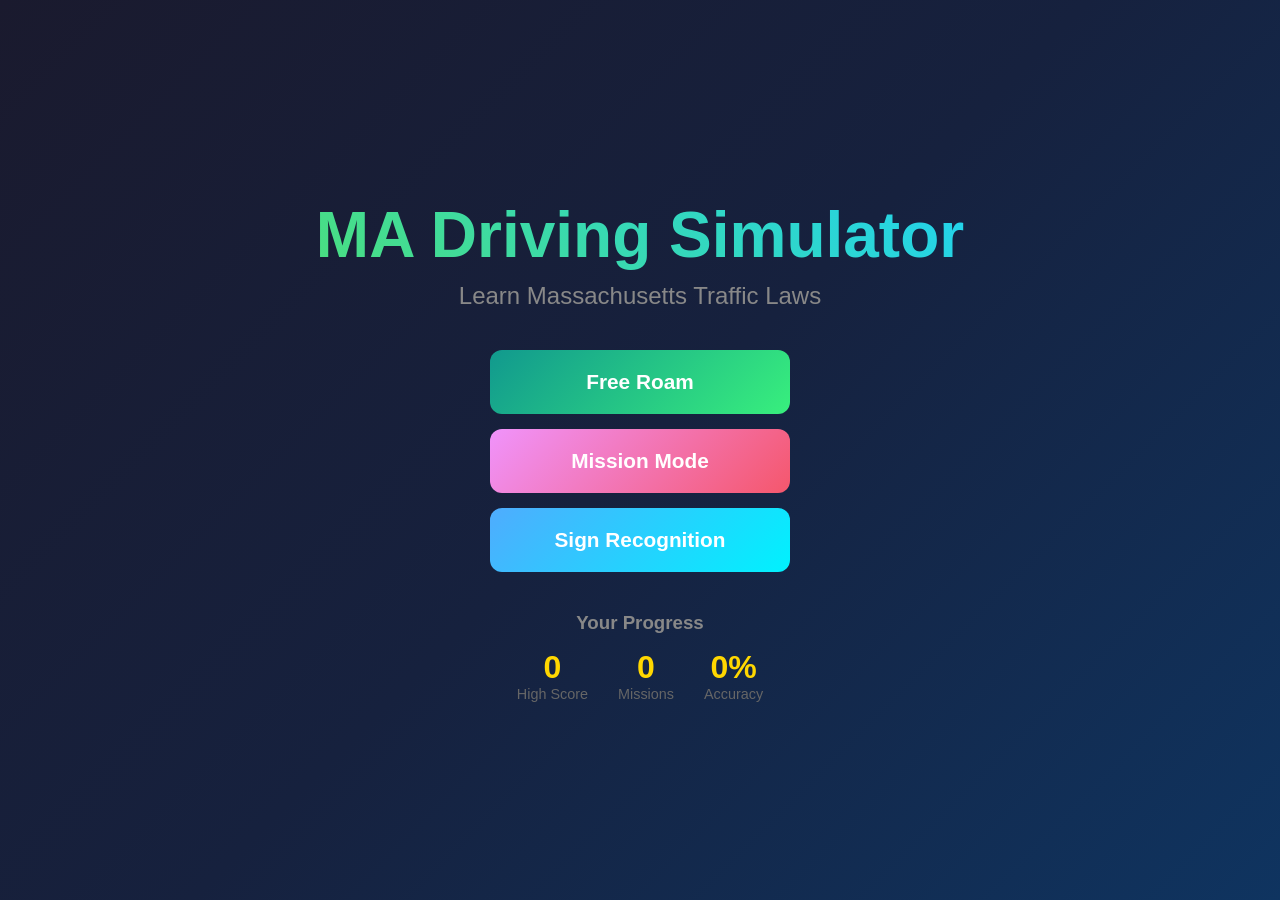
==== driving-simulator.html @ 4d9cb614 "Add realistic MA driving simulator game with pseudo-3D graphics This is a complete overhaul of the d" ====
<!DOCTYPE html>
<html lang="en">
<head>
    <meta charset="UTF-8">
    <meta name="viewport" content="width=device-width, initial-scale=1.0">
    <title>MA Driving Simulator - Learn to Drive</title>
    <style>
        * { margin: 0; padding: 0; box-sizing: border-box; }

        body {
            background: #1a1a2e;
            font-family: 'Segoe UI', Tahoma, Geneva, Verdana, sans-serif;
            overflow: hidden;
            color: #fff;
        }

        #gameContainer {
            position: relative;
            width: 100vw;
            height: 100vh;
            display: flex;
            justify-content: center;
            align-items: center;
        }

        #gameCanvas {
            border: 4px solid #333;
            border-radius: 8px;
            box-shadow: 0 0 50px rgba(0, 150, 255, 0.3);
        }

        /* HUD Overlay */
        #hud {
            position: absolute;
            top: 0;
            left: 0;
            right: 0;
            bottom: 0;
            pointer-events: none;
            font-family: 'Courier New', monospace;
        }

        .hud-panel {
            position: absolute;
            background: rgba(0, 0, 0, 0.75);
            border: 2px solid #444;
            border-radius: 10px;
            padding: 15px;
            backdrop-filter: blur(5px);
        }

        /* Top left - Score and streak */
        #scorePanel {
            top: 20px;
            left: 20px;
        }

        .score-value {
            font-size: 2.5rem;
            font-weight: bold;
            color: #ffd700;
            text-shadow: 0 0 10px rgba(255, 215, 0, 0.5);
        }

        .streak-value {
            font-size: 1.5rem;
            color: #ff6b6b;
        }

        .streak-value.hot {
            color: #ff4500;
            animation: pulse 0.5s infinite;
        }

        @keyframes pulse {
            0%, 100% { transform: scale(1); }
            50% { transform: scale(1.1); }
        }

        /* Top right - Speed and limits */
        #speedPanel {
            top: 20px;
            right: 20px;
            text-align: right;
        }

        .speedometer {
            font-size: 3rem;
            font-weight: bold;
        }

        .speed-ok { color: #4ade80; }
        .speed-warning { color: #fbbf24; }
        .speed-danger { color: #ef4444; animation: flash 0.3s infinite; }

        @keyframes flash {
            0%, 100% { opacity: 1; }
            50% { opacity: 0.5; }
        }

        .speed-limit {
            font-size: 1.2rem;
            color: #ccc;
            margin-top: 5px;
        }

        .speed-limit-sign {
            display: inline-block;
            background: #fff;
            color: #000;
            border: 3px solid #000;
            border-radius: 50%;
            width: 50px;
            height: 50px;
            line-height: 44px;
            text-align: center;
            font-weight: bold;
            font-size: 1.2rem;
            margin-left: 10px;
        }

        /* Bottom left - Controls hint */
        #controlsPanel {
            bottom: 20px;
            left: 20px;
            font-size: 0.85rem;
            color: #888;
        }

        #controlsPanel kbd {
            background: #333;
            border: 1px solid #555;
            border-radius: 4px;
            padding: 2px 6px;
            margin: 0 2px;
        }

        /* Bottom center - Current action/mission */
        #missionPanel {
            bottom: 20px;
            left: 50%;
            transform: translateX(-50%);
            text-align: center;
            max-width: 500px;
        }

        .mission-text {
            font-size: 1.1rem;
            color: #4ade80;
        }

        .mission-objective {
            font-size: 0.9rem;
            color: #888;
            margin-top: 5px;
        }

        /* Center - Violation/Rule popup */
        #violationPopup {
            position: absolute;
            top: 50%;
            left: 50%;
            transform: translate(-50%, -50%);
            background: rgba(220, 38, 38, 0.95);
            border: 3px solid #fff;
            border-radius: 15px;
            padding: 20px 40px;
            text-align: center;
            opacity: 0;
            transition: opacity 0.3s;
            pointer-events: none;
            z-index: 100;
        }

        #violationPopup.show {
            opacity: 1;
        }

        #violationPopup.correct {
            background: rgba(34, 197, 94, 0.95);
        }

        .violation-title {
            font-size: 1.5rem;
            font-weight: bold;
            margin-bottom: 10px;
        }

        .violation-text {
            font-size: 1rem;
            line-height: 1.4;
        }

        .points-change {
            font-size: 2rem;
            font-weight: bold;
            margin-top: 10px;
        }

        /* Right side - Current sign to follow */
        #signPanel {
            top: 50%;
            right: 20px;
            transform: translateY(-50%);
            text-align: center;
        }

        .current-sign {
            width: 100px;
            height: 100px;
            margin: 0 auto 10px;
        }

        .sign-instruction {
            font-size: 0.9rem;
            color: #ccc;
        }

        /* Menu screens */
        .menu-screen {
            position: absolute;
            top: 0;
            left: 0;
            right: 0;
            bottom: 0;
            background: linear-gradient(135deg, #1a1a2e 0%, #16213e 50%, #0f3460 100%);
            display: flex;
            flex-direction: column;
            justify-content: center;
            align-items: center;
            z-index: 200;
            transition: opacity 0.5s;
        }

        .menu-screen.hidden {
            opacity: 0;
            pointer-events: none;
        }

        .menu-title {
            font-size: 4rem;
            font-weight: bold;
            margin-bottom: 10px;
            background: linear-gradient(45deg, #4ade80, #22d3ee);
            -webkit-background-clip: text;
            -webkit-text-fill-color: transparent;
            text-shadow: none;
        }

        .menu-subtitle {
            font-size: 1.5rem;
            color: #888;
            margin-bottom: 40px;
        }

        .menu-buttons {
            display: flex;
            flex-direction: column;
            gap: 15px;
        }

        .menu-btn {
            background: linear-gradient(135deg, #667eea 0%, #764ba2 100%);
            border: none;
            border-radius: 12px;
            padding: 20px 60px;
            font-size: 1.3rem;
            font-weight: bold;
            color: #fff;
            cursor: pointer;
            transition: all 0.3s;
            min-width: 300px;
        }

        .menu-btn:hover {
            transform: translateY(-3px) scale(1.02);
            box-shadow: 0 10px 30px rgba(102, 126, 234, 0.4);
        }

        .menu-btn.free-roam {
            background: linear-gradient(135deg, #11998e 0%, #38ef7d 100%);
        }

        .menu-btn.missions {
            background: linear-gradient(135deg, #f093fb 0%, #f5576c 100%);
        }

        .menu-btn.practice {
            background: linear-gradient(135deg, #4facfe 0%, #00f2fe 100%);
        }

        .menu-stats {
            margin-top: 40px;
            text-align: center;
            color: #666;
        }

        .menu-stats h3 {
            color: #888;
            margin-bottom: 15px;
        }

        .stat-row {
            display: flex;
            gap: 30px;
            justify-content: center;
        }

        .stat-item {
            text-align: center;
        }

        .stat-value {
            font-size: 2rem;
            font-weight: bold;
            color: #ffd700;
        }

        .stat-label {
            font-size: 0.9rem;
            color: #666;
        }

        /* Pause overlay */
        #pauseOverlay {
            position: absolute;
            top: 0;
            left: 0;
            right: 0;
            bottom: 0;
            background: rgba(0, 0, 0, 0.8);
            display: flex;
            flex-direction: column;
            justify-content: center;
            align-items: center;
            z-index: 150;
            opacity: 0;
            pointer-events: none;
            transition: opacity 0.3s;
        }

        #pauseOverlay.show {
            opacity: 1;
            pointer-events: auto;
        }

        .pause-title {
            font-size: 3rem;
            margin-bottom: 30px;
        }

        /* Mini-map */
        #miniMap {
            position: absolute;
            bottom: 20px;
            right: 20px;
            width: 150px;
            height: 150px;
            background: rgba(0, 0, 0, 0.7);
            border: 2px solid #444;
            border-radius: 10px;
        }

        /* Turn signals indicator */
        #turnSignals {
            position: absolute;
            top: 120px;
            right: 20px;
            display: flex;
            gap: 20px;
        }

        .signal {
            width: 40px;
            height: 40px;
            background: #333;
            border: 2px solid #555;
            border-radius: 5px;
            display: flex;
            justify-content: center;
            align-items: center;
            font-size: 1.5rem;
            opacity: 0.3;
        }

        .signal.active {
            background: #fbbf24;
            opacity: 1;
            animation: blink 0.5s infinite;
        }

        @keyframes blink {
            0%, 100% { opacity: 1; }
            50% { opacity: 0.3; }
        }

        /* Gear indicator */
        #gearIndicator {
            position: absolute;
            top: 180px;
            right: 30px;
            font-size: 1.5rem;
            color: #4ade80;
        }
    </style>
</head>
<body>
    <div id="gameContainer">
        <canvas id="gameCanvas"></canvas>

        <!-- HUD Overlay -->
        <div id="hud">
            <!-- Score Panel -->
            <div id="scorePanel" class="hud-panel">
                <div>SCORE</div>
                <div class="score-value" id="scoreValue">0</div>
                <div>STREAK</div>
                <div class="streak-value" id="streakValue">0x</div>
            </div>

            <!-- Speed Panel -->
            <div id="speedPanel" class="hud-panel">
                <div class="speedometer">
                    <span id="currentSpeed" class="speed-ok">0</span>
                    <span style="font-size: 1rem;">MPH</span>
                </div>
                <div class="speed-limit">
                    LIMIT: <span class="speed-limit-sign" id="speedLimitSign">25</span>
                </div>
            </div>

            <!-- Turn Signals -->
            <div id="turnSignals">
                <div class="signal" id="leftSignal">&#9664;</div>
                <div class="signal" id="rightSignal">&#9654;</div>
            </div>

            <!-- Gear Indicator -->
            <div id="gearIndicator">D</div>

            <!-- Controls Panel -->
            <div id="controlsPanel" class="hud-panel">
                <div><kbd>W</kbd>/<kbd>&#8593;</kbd> Accelerate</div>
                <div><kbd>S</kbd>/<kbd>&#8595;</kbd> Brake/Reverse</div>
                <div><kbd>A</kbd>/<kbd>&#8592;</kbd> <kbd>D</kbd>/<kbd>&#8594;</kbd> Steer</div>
                <div><kbd>Q</kbd>/<kbd>E</kbd> Turn Signals</div>
                <div><kbd>H</kbd> Horn | <kbd>P</kbd> Pause</div>
            </div>

            <!-- Mission Panel -->
            <div id="missionPanel" class="hud-panel">
                <div class="mission-text" id="missionText">Free Roam Mode</div>
                <div class="mission-objective" id="missionObjective">Drive safely and follow all traffic rules</div>
            </div>

            <!-- Mini-map -->
            <canvas id="miniMap" width="150" height="150"></canvas>
        </div>

        <!-- Violation Popup -->
        <div id="violationPopup">
            <div class="violation-title" id="violationTitle">VIOLATION!</div>
            <div class="violation-text" id="violationText"></div>
            <div class="points-change" id="pointsChange">-50</div>
        </div>

        <!-- Main Menu -->
        <div id="mainMenu" class="menu-screen">
            <div class="menu-title">MA Driving Simulator</div>
            <div class="menu-subtitle">Learn Massachusetts Traffic Laws</div>

            <div class="menu-buttons">
                <button class="menu-btn free-roam" onclick="startGame('freeRoam')">
                    Free Roam
                </button>
                <button class="menu-btn missions" onclick="startGame('missions')">
                    Mission Mode
                </button>
                <button class="menu-btn practice" onclick="startGame('signPractice')">
                    Sign Recognition
                </button>
            </div>

            <div class="menu-stats">
                <h3>Your Progress</h3>
                <div class="stat-row">
                    <div class="stat-item">
                        <div class="stat-value" id="menuHighScore">0</div>
                        <div class="stat-label">High Score</div>
                    </div>
                    <div class="stat-item">
                        <div class="stat-value" id="menuMissionsComplete">0</div>
                        <div class="stat-label">Missions</div>
                    </div>
                    <div class="stat-item">
                        <div class="stat-value" id="menuAccuracy">0%</div>
                        <div class="stat-label">Accuracy</div>
                    </div>
                </div>
            </div>
        </div>

        <!-- Pause Overlay -->
        <div id="pauseOverlay">
            <div class="pause-title">PAUSED</div>
            <div class="menu-buttons">
                <button class="menu-btn" onclick="resumeGame()">Resume</button>
                <button class="menu-btn" onclick="returnToMenu()">Main Menu</button>
            </div>
        </div>
    </div>

<script>
// ============================================
// MA DRIVING SIMULATOR - GAME ENGINE
// ============================================

// Canvas setup
const canvas = document.getElementById('gameCanvas');
const ctx = canvas.getContext('2d');
const miniMapCanvas = document.getElementById('miniMap');
const miniCtx = miniMapCanvas.getContext('2d');

// Set canvas size
function resizeCanvas() {
    const maxWidth = window.innerWidth - 40;
    const maxHeight = window.innerHeight - 40;
    const aspectRatio = 16 / 9;

    if (maxWidth / maxHeight > aspectRatio) {
        canvas.height = maxHeight;
        canvas.width = maxHeight * aspectRatio;
    } else {
        canvas.width = maxWidth;
        canvas.height = maxWidth / aspectRatio;
    }
}
resizeCanvas();
window.addEventListener('resize', resizeCanvas);

// ============================================
// GAME STATE
// ============================================
const gameState = {
    mode: 'menu', // menu, freeRoam, missions, signPractice, paused
    previousMode: null,

    // Player car
    player: {
        x: 0,           // World X position
        z: 0,           // World Z position (forward)
        speed: 0,       // Current speed (mph)
        maxSpeed: 80,   // Max speed
        acceleration: 0.15,
        braking: 0.3,
        friction: 0.02,
        angle: 0,       // Rotation angle
        steerAngle: 0,  // Current steering
        turnSignal: 0,  // -1 left, 0 off, 1 right
        gear: 'D',      // D, R, P
        lane: 0,        // Current lane (-1 left, 0 center, 1 right)
    },

    // Camera
    camera: {
        height: 1000,
        depth: 0.84,
        fieldOfView: 100,
    },

    // Road segments
    road: {
        segments: [],
        segmentLength: 200,
        rumbleLength: 3,
        lanes: 2,
        roadWidth: 2000,
        shoulderWidth: 200,
        trackLength: null,
    },

    // Traffic
    traffic: [],
    pedestrians: [],

    // Road signs and events
    signs: [],
    events: [],
    activeEvent: null,

    // Scoring
    score: 0,
    streak: 0,
    violations: 0,
    correctActions: 0,

    // Current zone
    currentZone: {
        type: 'residential',
        speedLimit: 25,
        name: 'Residential Area'
    },

    // Missions
    currentMission: null,
    missionsCompleted: 0,

    // Timing
    lastTime: 0,
    deltaTime: 0,
};

// ============================================
// ROAD SEGMENT GENERATION
// ============================================
const ROAD = {
    LENGTH: { NONE: 0, SHORT: 25, MEDIUM: 50, LONG: 100 },
    CURVE: { NONE: 0, EASY: 2, MEDIUM: 4, HARD: 6 },
    HILL: { NONE: 0, LOW: 20, MEDIUM: 40, HIGH: 60 },
};

const ZONES = {
    residential: { speedLimit: 25, color: '#4a5568', name: 'Residential Area' },
    downtown: { speedLimit: 30, color: '#2d3748', name: 'Downtown' },
    school: { speedLimit: 20, color: '#f6e05e', name: 'School Zone' },
    highway: { speedLimit: 65, color: '#1a202c', name: 'Highway' },
    construction: { speedLimit: 15, color: '#ed8936', name: 'Construction Zone' },
};

// Road colors
const COLORS = {
    SKY: '#72c5e4',
    TREE: '#005108',
    FOG: '#d3d3d3',
    LIGHT: { road: '#6b6b6b', grass: '#10aa10', rumble: '#555555', lane: '#cccccc' },
    DARK: { road: '#696969', grass: '#009a00', rumble: '#bbbbbb', lane: '#696969' },
    START: { road: '#fff', grass: '#fff', rumble: '#fff' },
    FINISH: { road: '#000', grass: '#000', rumble: '#000' },
};

// Sign definitions
const SIGNS = {
    stop: {
        type: 'stop',
        shape: 'octagon',
        color: '#dc2626',
        text: 'STOP',
        action: 'must_stop',
        points: 100,
        penalty: -150,
        explanation: 'You must come to a COMPLETE stop at stop signs in Massachusetts.',
    },
    yield: {
        type: 'yield',
        shape: 'triangle',
        color: '#dc2626',
        text: 'YIELD',
        action: 'must_yield',
        points: 75,
        penalty: -100,
        explanation: 'Yield means slow down and give right-of-way to other traffic.',
    },
    speedLimit25: {
        type: 'speedLimit',
        shape: 'rectangle',
        color: '#ffffff',
        text: '25',
        limit: 25,
        action: 'speed_limit',
        points: 50,
        penalty: -100,
        explanation: 'Speed limit is 25 MPH in residential areas.',
    },
    speedLimit30: {
        type: 'speedLimit',
        shape: 'rectangle',
        color: '#ffffff',
        text: '30',
        limit: 30,
        action: 'speed_limit',
        points: 50,
        penalty: -100,
        explanation: 'Speed limit is 30 MPH in business/downtown areas.',
    },
    speedLimit65: {
        type: 'speedLimit',
        shape: 'rectangle',
        color: '#ffffff',
        text: '65',
        limit: 65,
        action: 'speed_limit',
        points: 50,
        penalty: -75,
        explanation: 'Maximum highway speed in MA is 65 MPH unless posted otherwise.',
    },
    schoolZone: {
        type: 'schoolZone',
        shape: 'pentagon',
        color: '#fbbf24',
        text: 'SCHOOL',
        limit: 20,
        action: 'school_zone',
        points: 100,
        penalty: -200,
        explanation: 'School zone speed is 20 MPH when children are present.',
    },
    noRightOnRed: {
        type: 'noRightOnRed',
        shape: 'rectangle',
        color: '#ffffff',
        text: 'NO TURN\nON RED',
        action: 'no_right_red',
        points: 75,
        penalty: -150,
        explanation: 'When this sign is posted, you cannot turn right on a red light.',
    },
    pedestrianCrossing: {
        type: 'pedestrianCrossing',
        shape: 'diamond',
        color: '#fbbf24',
        text: 'PED',
        action: 'ped_xing',
        points: 100,
        penalty: -200,
        explanation: 'You MUST yield to pedestrians in crosswalks.',
    },
    rightOfWay: {
        type: 'rightOfWay',
        shape: 'diamond',
        color: '#fbbf24',
        text: 'YIELD\nRIGHT',
        action: 'yield_right',
        points: 100,
        penalty: -150,
        explanation: 'At unmarked intersections, yield to vehicles on your RIGHT.',
    },
    railroad: {
        type: 'railroad',
        shape: 'circle',
        color: '#fbbf24',
        text: 'RR',
        action: 'railroad',
        points: 100,
        penalty: -200,
        explanation: 'Always slow down and look both ways at railroad crossings.',
    },
    doNotPass: {
        type: 'doNotPass',
        shape: 'rectangle',
        color: '#ffffff',
        text: 'DO NOT\nPASS',
        action: 'no_pass',
        points: 75,
        penalty: -100,
        explanation: 'Do not pass other vehicles in this zone.',
    },
    mergeRight: {
        type: 'mergeRight',
        shape: 'diamond',
        color: '#fbbf24',
        text: 'MERGE',
        action: 'merge',
        points: 50,
        penalty: -75,
        explanation: 'Traffic is merging - adjust speed and position.',
    },
    oneWay: {
        type: 'oneWay',
        shape: 'rectangle',
        color: '#000000',
        bgColor: '#ffffff',
        text: 'ONE WAY',
        action: 'one_way',
        points: 75,
        penalty: -200,
        explanation: 'This is a one-way street. Do not enter from the wrong direction.',
    },
    noUTurn: {
        type: 'noUTurn',
        shape: 'rectangle',
        color: '#dc2626',
        text: 'NO U',
        action: 'no_u_turn',
        points: 50,
        penalty: -100,
        explanation: 'U-turns are prohibited at this location.',
    },
    fireHydrant: {
        type: 'fireHydrant',
        shape: 'rectangle',
        color: '#dc2626',
        text: '10 FT',
        action: 'no_park_hydrant',
        points: 50,
        penalty: -100,
        explanation: 'No parking within 10 feet of a fire hydrant.',
    },
    crosswalk: {
        type: 'crosswalk',
        shape: 'rectangle',
        color: '#fbbf24',
        text: 'XWALK',
        action: 'crosswalk',
        points: 75,
        penalty: -150,
        explanation: 'No parking within 20 feet of a crosswalk.',
    }
};

// Traffic light states
const TRAFFIC_LIGHTS = {
    green: { color: '#22c55e', action: 'proceed' },
    yellow: { color: '#eab308', action: 'prepare_stop' },
    red: { color: '#ef4444', action: 'must_stop' },
};

// Massachusetts-specific rules database
const MA_RULES = {
    rightOnRed: "In MA, you CAN turn right on red AFTER stopping, unless a sign prohibits it.",
    fourWayStop: "At a 4-way stop, the vehicle that arrived FIRST goes first. If tied, yield to the RIGHT.",
    schoolBus: "You MUST stop for a school bus with flashing red lights. Violation = $250 fine + license suspension.",
    pedestrians: "Pedestrians in crosswalks ALWAYS have right-of-way. Yield completely.",
    emergency: "Move over or slow down for emergency vehicles. It's the law.",
    bicycle: "Pass bicycles with at least 3 feet of space when possible.",
    rotary: "Traffic IN the rotary has right-of-way. Yield before entering.",
    speedZones: {
        residential: "25 mph in residential areas unless posted otherwise.",
        school: "20 mph in school zones when children are present.",
        highway: "65 mph max on highways unless posted otherwise.",
        downtown: "30 mph in business districts unless posted otherwise.",
    },
    parking: {
        hydrant: "No parking within 10 feet of a fire hydrant.",
        crosswalk: "No parking within 20 feet of a crosswalk.",
        intersection: "No parking within 20 feet of an intersection.",
        driveway: "No parking in front of a driveway.",
    }
};

// Traffic vehicle types
const VEHICLE_TYPES = {
    car: { width: 80, height: 100, color: '#3b82f6', speed: 25, name: 'Car' },
    truck: { width: 90, height: 140, color: '#64748b', speed: 20, name: 'Truck' },
    schoolBus: { width: 100, height: 160, color: '#fbbf24', speed: 15, name: 'School Bus', special: 'school_bus' },
    emergency: { width: 85, height: 110, color: '#dc2626', speed: 40, name: 'Emergency', special: 'emergency' },
    bicycle: { width: 30, height: 50, color: '#22c55e', speed: 12, name: 'Bicycle', special: 'bicycle' },
};

// Mission definitions
const MISSIONS = [
    {
        id: 'school_run',
        name: 'School Safety Run',
        description: 'Navigate through the school zone without any violations',
        objectives: [
            { type: 'reach_zone', zone: 'school', description: 'Reach the school zone' },
            { type: 'no_violations', count: 0, description: 'No speeding in school zone' },
            { type: 'stop_for_pedestrian', count: 1, description: 'Yield to pedestrians' },
        ],
        reward: 500,
        timeLimit: 120,
    },
    {
        id: 'highway_merge',
        name: 'Highway Journey',
        description: 'Safely merge onto the highway and maintain proper speed',
        objectives: [
            { type: 'reach_zone', zone: 'highway', description: 'Reach the highway' },
            { type: 'maintain_speed', min: 55, max: 65, duration: 15, description: 'Maintain highway speed for 15 seconds' },
        ],
        reward: 400,
        timeLimit: 90,
    },
    {
        id: 'downtown_navigation',
        name: 'Downtown Navigation',
        description: 'Navigate busy downtown streets following all traffic rules',
        objectives: [
            { type: 'reach_zone', zone: 'downtown', description: 'Enter downtown' },
            { type: 'complete_stops', count: 2, description: 'Complete 2 proper stops' },
            { type: 'correct_yields', count: 1, description: 'Yield correctly at intersection' },
        ],
        reward: 450,
        timeLimit: 150,
    },
    {
        id: 'sign_master',
        name: 'Sign Recognition Master',
        description: 'Correctly respond to 10 different road signs',
        objectives: [
            { type: 'correct_sign_responses', count: 10, description: 'Respond correctly to 10 signs' },
        ],
        reward: 600,
        timeLimit: 180,
    },
    {
        id: 'perfect_driver',
        name: 'Perfect Driver',
        description: 'Complete a full lap with no violations and a 10+ streak',
        objectives: [
            { type: 'no_violations', count: 0, description: 'Zero violations' },
            { type: 'streak', count: 10, description: 'Achieve 10+ streak' },
        ],
        reward: 1000,
        timeLimit: 300,
    },
    {
        id: 'emergency_response',
        name: 'Emergency Response',
        description: 'Properly respond to emergency vehicles',
        objectives: [
            { type: 'yield_emergency', count: 2, description: 'Yield to 2 emergency vehicles' },
        ],
        reward: 350,
        timeLimit: 120,
    },
];

// ============================================
// INITIALIZE ROAD
// ============================================
function initRoad() {
    gameState.road.segments = [];

    // Create a varied road with different zones
    addStraight(ROAD.LENGTH.SHORT, 'residential');
    addSign('speedLimit25', 20);
    addStraight(ROAD.LENGTH.MEDIUM, 'residential');
    addSign('stop', 40);
    addStraight(ROAD.LENGTH.SHORT, 'residential');
    addCurve(ROAD.LENGTH.MEDIUM, ROAD.CURVE.EASY, 'residential');
    addSign('pedestrianCrossing', 60);
    addStraight(ROAD.LENGTH.SHORT, 'residential');

    // School zone
    addSign('schoolZone', 80);
    addStraight(ROAD.LENGTH.MEDIUM, 'school');
    addSign('pedestrianCrossing', 100);
    addStraight(ROAD.LENGTH.SHORT, 'school');

    // Downtown
    addSign('speedLimit30', 130);
    addStraight(ROAD.LENGTH.MEDIUM, 'downtown');
    addCurve(ROAD.LENGTH.SHORT, ROAD.CURVE.MEDIUM, 'downtown');
    addSign('rightOfWay', 160);
    addStraight(ROAD.LENGTH.SHORT, 'downtown');
    addSign('yield', 180);
    addCurve(ROAD.LENGTH.MEDIUM, -ROAD.CURVE.EASY, 'downtown');
    addSign('noRightOnRed', 210);
    addStraight(ROAD.LENGTH.MEDIUM, 'downtown');

    // Highway entrance
    addSign('mergeRight', 250);
    addHill(ROAD.LENGTH.SHORT, ROAD.HILL.MEDIUM);
    addSign('speedLimit65', 270);
    addStraight(ROAD.LENGTH.LONG, 'highway');
    addCurve(ROAD.LENGTH.LONG, ROAD.CURVE.EASY, 'highway');
    addSign('doNotPass', 330);
    addStraight(ROAD.LENGTH.MEDIUM, 'highway');
    addCurve(ROAD.LENGTH.MEDIUM, -ROAD.CURVE.MEDIUM, 'highway');
    addSign('railroad', 380);
    addStraight(ROAD.LENGTH.SHORT, 'highway');

    // Construction zone
    addSign('speedLimit25', 400);
    addStraight(ROAD.LENGTH.MEDIUM, 'construction');
    addCurve(ROAD.LENGTH.SHORT, ROAD.CURVE.HARD, 'construction');
    addStraight(ROAD.LENGTH.SHORT, 'construction');

    // Back to residential (loop)
    addHill(ROAD.LENGTH.MEDIUM, -ROAD.HILL.LOW);
    addSign('speedLimit25', 450);
    addStraight(ROAD.LENGTH.LONG, 'residential');

    gameState.road.trackLength = gameState.road.segments.length * gameState.road.segmentLength;
}

function addSegment(curve, y, zone) {
    const n = gameState.road.segments.length;
    const zoneData = ZONES[zone] || ZONES.residential;

    gameState.road.segments.push({
        index: n,
        p1: { world: { y: lastY(), z: n * gameState.road.segmentLength }, camera: {}, screen: {} },
        p2: { world: { y: y, z: (n + 1) * gameState.road.segmentLength }, camera: {}, screen: {} },
        curve: curve,
        zone: zone,
        speedLimit: zoneData.speedLimit,
        signs: [],
        sprites: [],
        traffic: [],
        color: Math.floor(n / gameState.road.rumbleLength) % 2 ? COLORS.DARK : COLORS.LIGHT,
    });
}

function lastY() {
    return gameState.road.segments.length === 0 ? 0 : gameState.road.segments[gameState.road.segments.length - 1].p2.world.y;
}

function addStraight(num, zone) {
    for (let i = 0; i < num; i++) {
        addSegment(0, lastY(), zone);
    }
}

function addCurve(num, curve, zone) {
    for (let i = 0; i < num; i++) {
        addSegment(curve, lastY(), zone);
    }
}

function addHill(num, height) {
    const zone = gameState.road.segments.length > 0 ?
        gameState.road.segments[gameState.road.segments.length - 1].zone : 'residential';
    for (let i = 0; i < num; i++) {
        addSegment(0, lastY() + height / num, zone);
    }
}

function addSign(signType, segmentIndex) {
    if (segmentIndex < gameState.road.segments.length && SIGNS[signType]) {
        gameState.road.segments[segmentIndex].signs.push({
            ...SIGNS[signType],
            triggered: false,
            handled: false,
        });
    }
}

// ============================================
// INPUT HANDLING
// ============================================
const keys = {
    left: false,
    right: false,
    up: false,
    down: false,
    signalLeft: false,
    signalRight: false,
    horn: false,
    pause: false,
};

document.addEventListener('keydown', (e) => {
    switch(e.key.toLowerCase()) {
        case 'arrowleft':
        case 'a':
            keys.left = true;
            break;
        case 'arrowright':
        case 'd':
            keys.right = true;
            break;
        case 'arrowup':
        case 'w':
            keys.up = true;
            break;
        case 'arrowdown':
        case 's':
            keys.down = true;
            break;
        case 'q':
            toggleTurnSignal(-1);
            break;
        case 'e':
            toggleTurnSignal(1);
            break;
        case 'h':
            playHorn();
            break;
        case 'p':
        case 'escape':
            togglePause();
            break;
    }
});

document.addEventListener('keyup', (e) => {
    switch(e.key.toLowerCase()) {
        case 'arrowleft':
        case 'a':
            keys.left = false;
            break;
        case 'arrowright':
        case 'd':
            keys.right = false;
            break;
        case 'arrowup':
        case 'w':
            keys.up = false;
            break;
        case 'arrowdown':
        case 's':
            keys.down = false;
            break;
    }
});

function toggleTurnSignal(direction) {
    const player = gameState.player;
    if (player.turnSignal === direction) {
        player.turnSignal = 0;
    } else {
        player.turnSignal = direction;
    }
    updateTurnSignalUI();
}

function updateTurnSignalUI() {
    const leftSignal = document.getElementById('leftSignal');
    const rightSignal = document.getElementById('rightSignal');

    leftSignal.classList.toggle('active', gameState.player.turnSignal === -1);
    rightSignal.classList.toggle('active', gameState.player.turnSignal === 1);
}

function playHorn() {
    playSound('horn');
}

// ============================================
// GAME LOGIC UPDATE
// ============================================
function update(dt) {
    if (gameState.mode === 'menu' || gameState.mode === 'paused') return;

    const player = gameState.player;
    const road = gameState.road;

    // Update position on track
    const oldZ = player.z;

    // Acceleration/braking
    if (keys.up) {
        player.speed += player.acceleration * dt * 60;
    } else if (keys.down) {
        if (player.speed > 0) {
            player.speed -= player.braking * dt * 60;
        } else {
            player.speed -= player.acceleration * 0.5 * dt * 60; // Reverse
        }
    } else {
        // Friction
        if (player.speed > 0) {
            player.speed -= player.friction * dt * 60;
            if (player.speed < 0) player.speed = 0;
        } else if (player.speed < 0) {
            player.speed += player.friction * dt * 60;
            if (player.speed > 0) player.speed = 0;
        }
    }

    // Clamp speed
    player.speed = Math.max(-20, Math.min(player.speed, player.maxSpeed));

    // Steering
    const steerSpeed = 0.03 * dt * 60;
    if (keys.left) {
        player.steerAngle -= steerSpeed;
    } else if (keys.right) {
        player.steerAngle += steerSpeed;
    } else {
        // Return to center
        player.steerAngle *= 0.9;
    }
    player.steerAngle = Math.max(-1, Math.min(1, player.steerAngle));

    // Apply steering to X position based on speed
    const speedFactor = Math.abs(player.speed) / player.maxSpeed;
    player.x += player.steerAngle * speedFactor * 200 * dt;

    // Clamp X position (stay on road)
    const maxX = road.roadWidth * 0.8;
    if (Math.abs(player.x) > maxX) {
        player.x = Math.sign(player.x) * maxX;
        // Off-road penalty - slow down
        if (Math.abs(player.x) > road.roadWidth * 0.5) {
            player.speed *= 0.98;
        }
    }

    // Update Z position (forward movement)
    player.z += player.speed * dt * 50;

    // Wrap around track
    if (player.z >= road.trackLength) {
        player.z -= road.trackLength;
    } else if (player.z < 0) {
        player.z += road.trackLength;
    }

    // Get current segment
    const currentSegmentIndex = Math.floor(player.z / road.segmentLength) % road.segments.length;
    const currentSegment = road.segments[currentSegmentIndex];

    // Update current zone
    if (currentSegment && currentSegment.zone !== gameState.currentZone.type) {
        const newZone = ZONES[currentSegment.zone];
        const oldZone = gameState.currentZone.type;
        gameState.currentZone = {
            type: currentSegment.zone,
            speedLimit: newZone.speedLimit,
            name: newZone.name,
        };
        document.getElementById('speedLimitSign').textContent = newZone.speedLimit;

        // Notify zone change
        showEducationalPopup(
            'Entering ' + newZone.name,
            MA_RULES.speedZones[currentSegment.zone] || 'Follow posted speed limits.',
            25
        );

        // Check mission objective for reaching zones
        checkMissionObjective('reach_zone', currentSegment.zone);
    }

    // Random events in free roam
    if (gameState.mode === 'freeRoam') {
        if (!gameState.lastEventTime) gameState.lastEventTime = 0;
        gameState.lastEventTime += dt;

        if (gameState.lastEventTime > 20 + Math.random() * 30) {
            gameState.lastEventTime = 0;
            triggerRandomEvent();
        }
    }

    // Check mission time limit
    if (gameState.currentMission && gameState.currentMission.startTime) {
        const elapsed = (Date.now() - gameState.currentMission.startTime) / 1000;
        if (elapsed > gameState.currentMission.timeLimit) {
            // Mission failed due to time
            showViolation(
                'Mission Failed - Time Expired!',
                -100,
                'Try to complete objectives faster next time.'
            );
            gameState.currentMission = null;
            setTimeout(startMission, 3000);
        }
    }

    // Track speed maintenance for missions
    if (gameState.currentMission) {
        for (const obj of gameState.currentMission.objectives) {
            if (obj.type === 'maintain_speed' && !obj.completed) {
                if (player.speed >= obj.min && player.speed <= obj.max) {
                    obj.timeHeld = (obj.timeHeld || 0) + dt;
                    if (obj.timeHeld >= obj.duration) {
                        obj.completed = true;
                        showPositiveFeedback('Speed maintained correctly!', 100);
                        updateMissionProgress();
                    }
                } else {
                    obj.timeHeld = 0;
                }
            }
        }
    }

    // Update streak display
    if (gameState.streak >= 5) {
        document.getElementById('streakValue').classList.add('hot');
    } else {
        document.getElementById('streakValue').classList.remove('hot');
    }

    // Check for sign triggers
    checkSigns(currentSegmentIndex);

    // Check speed violations
    checkSpeedViolation();

    // Update traffic
    updateTraffic(dt);

    // Update gear indicator
    updateGearIndicator();

    // Update UI
    updateHUD();
}

function checkSigns(segmentIndex) {
    const segment = gameState.road.segments[segmentIndex];
    if (!segment) return;

    for (const sign of segment.signs) {
        if (sign.triggered) continue;

        sign.triggered = true;
        handleSign(sign);
    }
}

function handleSign(sign) {
    const player = gameState.player;
    let violation = false;
    let message = '';

    switch(sign.action) {
        case 'must_stop':
            // Check if player stopped (speed near 0)
            if (player.speed > 5) {
                violation = true;
                message = 'You ran a STOP sign!';
            } else {
                showPositiveFeedback('Good stop!', sign.points);
            }
            break;

        case 'must_yield':
            // Yield - should slow down significantly
            if (player.speed > 20) {
                violation = true;
                message = 'You failed to yield!';
            } else {
                showPositiveFeedback('Correct yield!', sign.points);
            }
            break;

        case 'speed_limit':
        case 'school_zone':
            // Update speed limit
            gameState.currentZone.speedLimit = sign.limit;
            document.getElementById('speedLimitSign').textContent = sign.limit;
            // Give a few seconds to adjust
            setTimeout(() => {
                if (player.speed > sign.limit + 10) {
                    showViolation('Speeding in ' + (sign.action === 'school_zone' ? 'school zone' : 'this area') + '!',
                        sign.penalty, sign.explanation);
                }
            }, 3000);
            break;

        case 'ped_xing':
        case 'crosswalk':
            // Should slow down
            if (player.speed > 15) {
                violation = true;
                message = 'Slow down for pedestrian crossing!';
            } else {
                showPositiveFeedback('Good awareness!', sign.points);
            }
            break;

        case 'yield_right':
            // Educational popup
            showEducationalPopup('Right-of-Way', sign.explanation, 50);
            break;

        case 'railroad':
            if (player.speed > 15) {
                violation = true;
                message = 'Slow down at railroad crossing!';
            } else {
                showPositiveFeedback('Safe railroad crossing!', sign.points);
            }
            break;

        case 'no_pass':
        case 'merge':
            showEducationalPopup(sign.type, sign.explanation, 25);
            break;

        default:
            showEducationalPopup(sign.type, sign.explanation, 25);
    }

    if (violation) {
        showViolation(message, sign.penalty, sign.explanation);
    }
}

function checkSpeedViolation() {
    const player = gameState.player;
    const limit = gameState.currentZone.speedLimit;

    // Check every few seconds
    if (!gameState.lastSpeedCheck) gameState.lastSpeedCheck = 0;
    gameState.lastSpeedCheck += gameState.deltaTime;

    if (gameState.lastSpeedCheck > 5) { // Check every 5 seconds
        gameState.lastSpeedCheck = 0;

        if (player.speed > limit + 15) {
            showViolation(
                'Excessive speeding! ' + Math.floor(player.speed) + ' in a ' + limit + ' zone',
                -100,
                'In MA, fines double in construction and school zones.'
            );
        } else if (player.speed > limit + 5) {
            showViolation(
                'Speeding: ' + Math.floor(player.speed) + ' mph in a ' + limit + ' mph zone',
                -50,
                'Keep your speed at or below the posted limit.'
            );
        }
    }
}

function showPositiveFeedback(message, points) {
    const streakBonus = 1 + gameState.streak * 0.1;
    const totalPoints = Math.floor(points * streakBonus);
    gameState.score += totalPoints;
    gameState.streak++;
    gameState.correctActions++;

    // Track for missions
    checkMissionObjective('correct_sign_responses');
    checkMissionObjective('complete_stops');
    checkMissionObjective('correct_yields');

    // Check streak objective
    if (gameState.currentMission) {
        for (const obj of gameState.currentMission.objectives) {
            if (obj.type === 'streak' && !obj.completed && gameState.streak >= obj.count) {
                obj.completed = true;
                showEducationalPopup('Streak Achieved!', `${obj.count}+ correct actions in a row!`, 200);
                updateMissionProgress();
            }
        }
    }

    const popup = document.getElementById('violationPopup');
    popup.classList.add('correct');
    document.getElementById('violationTitle').textContent = gameState.streak >= 3 ? 'STREAK x' + gameState.streak + '!' : 'CORRECT!';
    document.getElementById('violationText').textContent = message;
    document.getElementById('pointsChange').textContent = '+' + totalPoints + (streakBonus > 1 ? ' (streak bonus!)' : '');
    document.getElementById('pointsChange').style.color = '#22c55e';

    popup.classList.add('show');
    setTimeout(() => popup.classList.remove('show'), 2000);

    // Play success sound
    playSound('correct');

    updateHUD();
}

function showViolation(title, points, explanation) {
    gameState.score += points;
    gameState.streak = 0;
    gameState.violations++;

    // Check no_violations objective failure
    if (gameState.currentMission) {
        for (const obj of gameState.currentMission.objectives) {
            if (obj.type === 'no_violations') {
                obj.failed = true;
            }
        }
    }

    const popup = document.getElementById('violationPopup');
    popup.classList.remove('correct');
    document.getElementById('violationTitle').textContent = 'VIOLATION!';
    document.getElementById('violationText').textContent = title + '\n\n' + explanation;
    document.getElementById('pointsChange').textContent = points;
    document.getElementById('pointsChange').style.color = '#ef4444';

    popup.classList.add('show');
    setTimeout(() => popup.classList.remove('show'), 3000);

    // Play error sound
    playSound('violation');

    updateHUD();
}

// Sound effects
function playSound(type) {
    try {
        const audioCtx = new (window.AudioContext || window.webkitAudioContext)();
        const osc = audioCtx.createOscillator();
        const gain = audioCtx.createGain();
        osc.connect(gain);
        gain.connect(audioCtx.destination);

        switch(type) {
            case 'correct':
                osc.frequency.value = 523.25; // C5
                osc.type = 'sine';
                gain.gain.value = 0.15;
                osc.start();
                setTimeout(() => {
                    osc.frequency.value = 659.25; // E5
                }, 100);
                setTimeout(() => {
                    osc.frequency.value = 783.99; // G5
                }, 200);
                gain.gain.exponentialRampToValueAtTime(0.01, audioCtx.currentTime + 0.4);
                osc.stop(audioCtx.currentTime + 0.4);
                break;

            case 'violation':
                osc.frequency.value = 200;
                osc.type = 'sawtooth';
                gain.gain.value = 0.15;
                osc.start();
                gain.gain.exponentialRampToValueAtTime(0.01, audioCtx.currentTime + 0.3);
                osc.stop(audioCtx.currentTime + 0.3);
                break;

            case 'horn':
                osc.frequency.value = 350;
                osc.type = 'sawtooth';
                gain.gain.value = 0.2;
                osc.start();
                gain.gain.exponentialRampToValueAtTime(0.01, audioCtx.currentTime + 0.3);
                osc.stop(audioCtx.currentTime + 0.3);
                break;
        }
    } catch(e) {
        // Audio not supported
    }
}

function showEducationalPopup(title, text, points) {
    gameState.score += points;

    const popup = document.getElementById('violationPopup');
    popup.classList.add('correct');
    document.getElementById('violationTitle').textContent = title.toUpperCase();
    document.getElementById('violationText').textContent = text;
    document.getElementById('pointsChange').textContent = '+' + points;
    document.getElementById('pointsChange').style.color = '#4ade80';

    popup.classList.add('show');
    setTimeout(() => popup.classList.remove('show'), 2500);

    updateHUD();
}

function updateTraffic(dt) {
    const player = gameState.player;
    const road = gameState.road;

    // Update existing traffic
    for (let i = gameState.traffic.length - 1; i >= 0; i--) {
        const vehicle = gameState.traffic[i];

        // Move vehicle
        vehicle.z += vehicle.speed * dt * 50;

        // Wrap around track
        if (vehicle.z >= road.trackLength) {
            vehicle.z -= road.trackLength;
        }

        // Check for special vehicle interactions
        const distanceToPlayer = vehicle.z - player.z;

        // School bus with flashing lights
        if (vehicle.type === 'schoolBus' && vehicle.stoppedForKids) {
            // Check if player is close and not stopped
            if (Math.abs(distanceToPlayer) < 500 && player.speed > 5) {
                if (!vehicle.violationTriggered) {
                    vehicle.violationTriggered = true;
                    showViolation(
                        'Failed to stop for school bus!',
                        -250,
                        MA_RULES.schoolBus
                    );
                }
            } else if (Math.abs(distanceToPlayer) < 500 && player.speed <= 5) {
                if (!vehicle.correctActionTriggered) {
                    vehicle.correctActionTriggered = true;
                    showPositiveFeedback('Correctly stopped for school bus!', 150);
                    checkMissionObjective('stop_for_school_bus');
                }
            }
        }

        // Emergency vehicle
        if (vehicle.type === 'emergency' && vehicle.sirenOn) {
            // Check if player yielded (moved right and slowed)
            if (distanceToPlayer > -300 && distanceToPlayer < 300) {
                if (player.x > 500 && player.speed < 20) {
                    if (!vehicle.yieldAcknowledged) {
                        vehicle.yieldAcknowledged = true;
                        showPositiveFeedback('Properly yielded to emergency vehicle!', 100);
                        checkMissionObjective('yield_emergency');
                    }
                } else if (!vehicle.yieldWarned && player.speed > 30) {
                    vehicle.yieldWarned = true;
                    showViolation(
                        'Failed to yield to emergency vehicle!',
                        -150,
                        MA_RULES.emergency
                    );
                }
            }
        }

        // Bicycle - check safe passing distance
        if (vehicle.type === 'bicycle') {
            if (distanceToPlayer > -100 && distanceToPlayer < 100) {
                const lateralDistance = Math.abs(player.x - vehicle.x);
                if (lateralDistance < 400 && player.speed > vehicle.speed + 10) {
                    if (!vehicle.passWarned) {
                        vehicle.passWarned = true;
                        showViolation(
                            'Pass bicycles with more space!',
                            -75,
                            MA_RULES.bicycle
                        );
                    }
                } else if (lateralDistance >= 400 && player.speed > vehicle.speed) {
                    if (!vehicle.passCorrect) {
                        vehicle.passCorrect = true;
                        showPositiveFeedback('Safe bicycle pass!', 50);
                    }
                }
            }
        }

        // Remove vehicles that are too far behind
        if (distanceToPlayer < -2000) {
            gameState.traffic.splice(i, 1);
        }
    }

    // Spawn new traffic periodically
    if (!gameState.lastTrafficSpawn) gameState.lastTrafficSpawn = 0;
    gameState.lastTrafficSpawn += dt;

    if (gameState.lastTrafficSpawn > 3 + Math.random() * 5) {
        gameState.lastTrafficSpawn = 0;
        spawnTraffic();
    }

    // Update pedestrians
    updatePedestrians(dt);
}

function spawnTraffic() {
    const player = gameState.player;
    const road = gameState.road;

    // Determine what type to spawn
    const roll = Math.random();
    let type;
    if (roll < 0.6) type = 'car';
    else if (roll < 0.75) type = 'truck';
    else if (roll < 0.85) type = 'schoolBus';
    else if (roll < 0.92) type = 'emergency';
    else type = 'bicycle';

    const vehicleType = VEHICLE_TYPES[type];

    // Spawn ahead of player
    const spawnDistance = 1500 + Math.random() * 2000;
    let spawnZ = player.z + spawnDistance;
    if (spawnZ >= road.trackLength) spawnZ -= road.trackLength;

    // Lane position
    const lane = Math.random() > 0.5 ? -600 : 600;

    const vehicle = {
        type: type,
        x: lane,
        z: spawnZ,
        speed: vehicleType.speed + (Math.random() - 0.5) * 10,
        width: vehicleType.width,
        height: vehicleType.height,
        color: vehicleType.color,
        special: vehicleType.special,

        // Special states
        stoppedForKids: type === 'schoolBus' && Math.random() > 0.7,
        sirenOn: type === 'emergency',

        // Tracking
        violationTriggered: false,
        correctActionTriggered: false,
        yieldAcknowledged: false,
        yieldWarned: false,
        passWarned: false,
        passCorrect: false,
    };

    gameState.traffic.push(vehicle);
}

function updatePedestrians(dt) {
    const player = gameState.player;

    // Update existing pedestrians
    for (let i = gameState.pedestrians.length - 1; i >= 0; i--) {
        const ped = gameState.pedestrians[i];

        // Move across road
        if (ped.crossing) {
            ped.x += ped.direction * 100 * dt;

            // Check if crossed
            if (Math.abs(ped.x) > 1500) {
                gameState.pedestrians.splice(i, 1);
                continue;
            }
        }

        // Check player interaction
        const distanceToPlayer = ped.z - player.z;
        if (Math.abs(distanceToPlayer) < 300 && Math.abs(ped.x) < 800) {
            if (player.speed > 10 && !ped.violationTriggered) {
                ped.violationTriggered = true;
                showViolation(
                    'Failed to yield to pedestrian!',
                    -200,
                    MA_RULES.pedestrians
                );
            } else if (player.speed <= 10 && !ped.yieldCorrect) {
                ped.yieldCorrect = true;
                showPositiveFeedback('Yielded to pedestrian!', 100);
                checkMissionObjective('stop_for_pedestrian');
            }
        }
    }

    // Spawn pedestrians at crosswalks
    if (!gameState.lastPedSpawn) gameState.lastPedSpawn = 0;
    gameState.lastPedSpawn += dt;

    if (gameState.lastPedSpawn > 8 + Math.random() * 10) {
        gameState.lastPedSpawn = 0;
        spawnPedestrian();
    }
}

function spawnPedestrian() {
    const player = gameState.player;
    const road = gameState.road;

    // Find a crosswalk sign ahead
    const playerSegment = Math.floor(player.z / road.segmentLength);

    for (let i = 10; i < 50; i++) {
        const segmentIndex = (playerSegment + i) % road.segments.length;
        const segment = road.segments[segmentIndex];

        for (const sign of segment.signs) {
            if (sign.type === 'pedestrianCrossing' || sign.type === 'crosswalk') {
                const ped = {
                    x: Math.random() > 0.5 ? -1200 : 1200,
                    z: segmentIndex * road.segmentLength,
                    crossing: true,
                    direction: Math.random() > 0.5 ? 1 : -1,
                    color: `hsl(${Math.random() * 360}, 70%, 50%)`,
                    violationTriggered: false,
                    yieldCorrect: false,
                };
                gameState.pedestrians.push(ped);
                return;
            }
        }
    }
}

function checkMissionObjective(type, value) {
    if (!gameState.currentMission) return;

    const mission = gameState.currentMission;

    for (const obj of mission.objectives) {
        if (obj.type === type && !obj.completed) {
            if (obj.count !== undefined) {
                obj.progress = (obj.progress || 0) + 1;
                if (obj.progress >= obj.count) {
                    obj.completed = true;
                    showEducationalPopup('Objective Complete!', obj.description, 100);
                }
            } else {
                obj.completed = true;
                showEducationalPopup('Objective Complete!', obj.description, 100);
            }
            updateMissionProgress();
            break;
        }
    }

    // Check if mission complete
    if (mission.objectives.every(obj => obj.completed)) {
        completeMission();
    }
}

function updateMissionProgress() {
    if (!gameState.currentMission) return;

    const mission = gameState.currentMission;
    const completed = mission.objectives.filter(o => o.completed).length;
    const total = mission.objectives.length;

    document.getElementById('missionObjective').textContent =
        `Progress: ${completed}/${total} objectives - ` +
        mission.objectives.find(o => !o.completed)?.description || 'Complete!';
}

function completeMission() {
    const mission = gameState.currentMission;

    gameState.score += mission.reward;
    gameState.missionsCompleted++;

    showEducationalPopup(
        'MISSION COMPLETE!',
        `${mission.name} - Reward: +${mission.reward} points`,
        mission.reward
    );

    // Start next mission after delay
    setTimeout(() => {
        const nextMission = MISSIONS[Math.floor(Math.random() * MISSIONS.length)];
        startSpecificMission(nextMission);
    }, 5000);
}

function startSpecificMission(mission) {
    // Deep copy to avoid mutating original
    gameState.currentMission = JSON.parse(JSON.stringify(mission));
    gameState.currentMission.startTime = Date.now();

    document.getElementById('missionText').textContent = mission.name;
    document.getElementById('missionObjective').textContent = mission.description;

    updateMissionProgress();
}

function updateGearIndicator() {
    const player = gameState.player;
    let gear = 'D';
    if (player.speed < 0) gear = 'R';
    else if (player.speed === 0 && !keys.up) gear = 'P';

    player.gear = gear;
    document.getElementById('gearIndicator').textContent = gear;
}

function updateHUD() {
    const player = gameState.player;
    const limit = gameState.currentZone.speedLimit;

    // Score
    document.getElementById('scoreValue').textContent = Math.floor(gameState.score);

    // Streak
    const streakEl = document.getElementById('streakValue');
    streakEl.textContent = gameState.streak + 'x';
    streakEl.classList.toggle('hot', gameState.streak >= 5);

    // Speed
    const speedEl = document.getElementById('currentSpeed');
    const speed = Math.abs(Math.floor(player.speed));
    speedEl.textContent = speed;

    speedEl.classList.remove('speed-ok', 'speed-warning', 'speed-danger');
    if (speed > limit + 10) {
        speedEl.classList.add('speed-danger');
    } else if (speed > limit) {
        speedEl.classList.add('speed-warning');
    } else {
        speedEl.classList.add('speed-ok');
    }
}

// ============================================
// RENDERING
// ============================================
function render() {
    ctx.clearRect(0, 0, canvas.width, canvas.height);

    if (gameState.mode === 'menu') return;

    const player = gameState.player;
    const road = gameState.road;
    const camera = gameState.camera;

    const baseSegment = findSegment(player.z);
    const basePercent = (player.z % road.segmentLength) / road.segmentLength;
    const playerSegment = findSegment(player.z + 500); // Look-ahead
    const playerY = interpolate(playerSegment.p1.world.y, playerSegment.p2.world.y, basePercent);

    let maxy = canvas.height;
    let x = 0;
    let dx = -(baseSegment.curve * basePercent);

    // Draw sky gradient
    const skyGradient = ctx.createLinearGradient(0, 0, 0, canvas.height / 2);
    skyGradient.addColorStop(0, '#1e3a5f');
    skyGradient.addColorStop(0.5, '#87ceeb');
    skyGradient.addColorStop(1, '#b0d4e3');
    ctx.fillStyle = skyGradient;
    ctx.fillRect(0, 0, canvas.width, canvas.height / 2);

    // Draw ground
    ctx.fillStyle = '#228b22';
    ctx.fillRect(0, canvas.height / 2, canvas.width, canvas.height / 2);

    // Draw road segments from back to front
    const drawDistance = 300;

    for (let n = 0; n < drawDistance; n++) {
        const segmentIndex = (baseSegment.index + n) % road.segments.length;
        const segment = road.segments[segmentIndex];

        const looped = segment.index < baseSegment.index;
        const fog = exponentialFog(n / drawDistance, 0.7);

        // Project segment points
        const camZ = player.z - (looped ? road.trackLength : 0);

        project(segment.p1, player.x * road.roadWidth - x, playerY + camera.height, camZ, camera.depth, canvas.width, canvas.height, road.roadWidth);
        project(segment.p2, player.x * road.roadWidth - x - dx, playerY + camera.height, camZ, camera.depth, canvas.width, canvas.height, road.roadWidth);

        x += dx;
        dx += segment.curve;

        // Skip if behind camera or above horizon
        if (segment.p1.camera.z <= camera.depth || segment.p2.screen.y >= maxy) continue;

        // Draw segment
        renderSegment(
            canvas.width, road.lanes,
            segment.p1.screen.x, segment.p1.screen.y, segment.p1.screen.w,
            segment.p2.screen.x, segment.p2.screen.y, segment.p2.screen.w,
            segment.color, fog, segment.zone
        );

        maxy = segment.p2.screen.y;

        // Draw signs on this segment
        for (const sign of segment.signs) {
            renderSign(sign, segment, canvas.width);
        }
    }

    // Draw traffic vehicles
    renderTraffic(baseSegment.index);

    // Draw pedestrians
    renderPedestrians(baseSegment.index);

    // Draw player car (from behind, centered)
    renderPlayerCar();

    // Draw mini-map
    renderMiniMap();

    // Draw traffic light if at intersection
    renderTrafficLight();
}

function renderTraffic(baseSegmentIndex) {
    const player = gameState.player;
    const road = gameState.road;
    const camera = gameState.camera;

    // Sort traffic by distance (far to near)
    const sortedTraffic = [...gameState.traffic].sort((a, b) => b.z - a.z);

    for (const vehicle of sortedTraffic) {
        let relativeZ = vehicle.z - player.z;

        // Handle track wrapping
        if (relativeZ > road.trackLength / 2) relativeZ -= road.trackLength;
        if (relativeZ < -road.trackLength / 2) relativeZ += road.trackLength;

        // Only render vehicles ahead
        if (relativeZ < 100 || relativeZ > 3000) continue;

        // Project position
        const scale = camera.depth / (relativeZ * 0.01);
        if (scale < 0.05 || scale > 2) continue;

        const screenX = canvas.width / 2 + (vehicle.x - player.x * road.roadWidth) * scale * 0.3;
        const screenY = canvas.height / 2 + (100 / relativeZ) * canvas.height * 2;

        const width = vehicle.width * scale;
        const height = vehicle.height * scale;

        if (screenX < -100 || screenX > canvas.width + 100) continue;
        if (screenY < 0 || screenY > canvas.height) continue;

        ctx.save();

        // Vehicle shadow
        ctx.fillStyle = 'rgba(0, 0, 0, 0.3)';
        ctx.beginPath();
        ctx.ellipse(screenX, screenY + height * 0.1, width * 0.6, height * 0.1, 0, 0, Math.PI * 2);
        ctx.fill();

        // Vehicle body
        ctx.fillStyle = vehicle.color;

        if (vehicle.type === 'schoolBus') {
            // School bus shape
            ctx.fillRect(screenX - width / 2, screenY - height, width, height);
            ctx.fillStyle = '#000';
            ctx.fillRect(screenX - width / 2 + width * 0.1, screenY - height + height * 0.1, width * 0.3, height * 0.2);
            ctx.fillRect(screenX + width * 0.1, screenY - height + height * 0.1, width * 0.3, height * 0.2);

            // Flashing lights if stopped for kids
            if (vehicle.stoppedForKids) {
                const flashOn = Math.floor(Date.now() / 200) % 2 === 0;
                ctx.fillStyle = flashOn ? '#ff0000' : '#660000';
                ctx.beginPath();
                ctx.arc(screenX - width / 3, screenY - height - 5, width * 0.08, 0, Math.PI * 2);
                ctx.fill();
                ctx.fillStyle = flashOn ? '#660000' : '#ff0000';
                ctx.beginPath();
                ctx.arc(screenX + width / 3, screenY - height - 5, width * 0.08, 0, Math.PI * 2);
                ctx.fill();

                // STOP sign extended
                ctx.fillStyle = '#ff0000';
                ctx.fillRect(screenX - width / 2 - width * 0.3, screenY - height * 0.6, width * 0.25, width * 0.25);
                ctx.fillStyle = '#fff';
                ctx.font = `${width * 0.08}px Arial`;
                ctx.textAlign = 'center';
                ctx.fillText('STOP', screenX - width / 2 - width * 0.17, screenY - height * 0.5);
            }
        } else if (vehicle.type === 'emergency') {
            // Emergency vehicle
            ctx.fillRect(screenX - width / 2, screenY - height, width, height);

            // Light bar
            if (vehicle.sirenOn) {
                const flashOn = Math.floor(Date.now() / 150) % 2 === 0;
                ctx.fillStyle = flashOn ? '#ff0000' : '#0000ff';
                ctx.fillRect(screenX - width / 3, screenY - height - height * 0.15, width * 0.3, height * 0.12);
                ctx.fillStyle = flashOn ? '#0000ff' : '#ff0000';
                ctx.fillRect(screenX + width * 0.03, screenY - height - height * 0.15, width * 0.3, height * 0.12);
            }
        } else if (vehicle.type === 'bicycle') {
            // Bicycle - simple representation
            ctx.strokeStyle = vehicle.color;
            ctx.lineWidth = width * 0.1;
            // Wheels
            ctx.beginPath();
            ctx.arc(screenX - width * 0.2, screenY - height * 0.2, width * 0.3, 0, Math.PI * 2);
            ctx.stroke();
            ctx.beginPath();
            ctx.arc(screenX + width * 0.2, screenY - height * 0.2, width * 0.3, 0, Math.PI * 2);
            ctx.stroke();
            // Frame
            ctx.beginPath();
            ctx.moveTo(screenX - width * 0.2, screenY - height * 0.2);
            ctx.lineTo(screenX, screenY - height * 0.7);
            ctx.lineTo(screenX + width * 0.2, screenY - height * 0.2);
            ctx.stroke();
            // Rider
            ctx.fillStyle = '#333';
            ctx.beginPath();
            ctx.arc(screenX, screenY - height * 0.9, width * 0.15, 0, Math.PI * 2);
            ctx.fill();
        } else {
            // Regular car/truck
            ctx.beginPath();
            ctx.roundRect(screenX - width / 2, screenY - height, width, height, width * 0.1);
            ctx.fill();

            // Windows
            ctx.fillStyle = 'rgba(135, 206, 235, 0.6)';
            ctx.fillRect(screenX - width / 3, screenY - height + height * 0.15, width * 2 / 3, height * 0.25);

            // Tail lights
            ctx.fillStyle = '#ff4444';
            ctx.fillRect(screenX - width / 2 + 3, screenY - height * 0.1, width * 0.15, height * 0.08);
            ctx.fillRect(screenX + width / 2 - width * 0.15 - 3, screenY - height * 0.1, width * 0.15, height * 0.08);
        }

        ctx.restore();
    }
}

function renderPedestrians(baseSegmentIndex) {
    const player = gameState.player;
    const road = gameState.road;
    const camera = gameState.camera;

    for (const ped of gameState.pedestrians) {
        let relativeZ = ped.z - player.z;

        if (relativeZ > road.trackLength / 2) relativeZ -= road.trackLength;
        if (relativeZ < -road.trackLength / 2) relativeZ += road.trackLength;

        if (relativeZ < 50 || relativeZ > 2000) continue;

        const scale = camera.depth / (relativeZ * 0.01);
        if (scale < 0.05 || scale > 2) continue;

        const screenX = canvas.width / 2 + (ped.x - player.x * road.roadWidth) * scale * 0.3;
        const screenY = canvas.height / 2 + (100 / relativeZ) * canvas.height * 2;

        const size = 30 * scale;

        if (screenX < -50 || screenX > canvas.width + 50) continue;

        ctx.save();

        // Body
        ctx.fillStyle = ped.color;
        ctx.beginPath();
        ctx.arc(screenX, screenY - size * 1.5, size * 0.3, 0, Math.PI * 2); // Head
        ctx.fill();
        ctx.fillRect(screenX - size * 0.2, screenY - size * 1.2, size * 0.4, size * 0.8); // Body

        // Legs (animated)
        const legOffset = Math.sin(Date.now() / 100) * size * 0.1;
        ctx.fillRect(screenX - size * 0.15 + legOffset, screenY - size * 0.4, size * 0.12, size * 0.4);
        ctx.fillRect(screenX + size * 0.03 - legOffset, screenY - size * 0.4, size * 0.12, size * 0.4);

        ctx.restore();
    }
}

function renderTrafficLight() {
    // Check if there's a traffic light in current segment
    const player = gameState.player;
    const road = gameState.road;
    const segmentIndex = Math.floor(player.z / road.segmentLength) % road.segments.length;

    // Look ahead for intersections
    for (let i = 0; i < 20; i++) {
        const checkIndex = (segmentIndex + i) % road.segments.length;
        const segment = road.segments[checkIndex];

        for (const sign of segment.signs) {
            if (sign.type === 'stop' || sign.type === 'yield' || sign.type === 'rightOfWay') {
                // This could be an intersection - show traffic light visualization
                if (i < 10 && gameState.trafficLightState) {
                    const state = gameState.trafficLightState;
                    const x = canvas.width - 100;
                    const y = 250;

                    ctx.fillStyle = '#333';
                    ctx.fillRect(x - 25, y - 60, 50, 120);

                    // Red
                    ctx.fillStyle = state === 'red' ? '#ff0000' : '#440000';
                    ctx.beginPath();
                    ctx.arc(x, y - 35, 15, 0, Math.PI * 2);
                    ctx.fill();

                    // Yellow
                    ctx.fillStyle = state === 'yellow' ? '#ffff00' : '#444400';
                    ctx.beginPath();
                    ctx.arc(x, y, 15, 0, Math.PI * 2);
                    ctx.fill();

                    // Green
                    ctx.fillStyle = state === 'green' ? '#00ff00' : '#004400';
                    ctx.beginPath();
                    ctx.arc(x, y + 35, 15, 0, Math.PI * 2);
                    ctx.fill();
                }
                return;
            }
        }
    }
}

function findSegment(z) {
    const road = gameState.road;
    const index = Math.floor(z / road.segmentLength) % road.segments.length;
    return road.segments[index];
}

function interpolate(a, b, percent) {
    return a + (b - a) * percent;
}

function project(p, cameraX, cameraY, cameraZ, cameraDepth, width, height, roadWidth) {
    p.camera.x = (p.world.x || 0) - cameraX;
    p.camera.y = (p.world.y || 0) - cameraY;
    p.camera.z = (p.world.z || 0) - cameraZ;

    const scale = cameraDepth / p.camera.z;
    p.screen.scale = scale;
    p.screen.x = Math.round((width / 2) + (scale * p.camera.x * width / 2));
    p.screen.y = Math.round((height / 2) - (scale * p.camera.y * height / 2));
    p.screen.w = Math.round(scale * roadWidth * width / 2);
}

function exponentialFog(distance, density) {
    return 1 / Math.pow(Math.E, distance * distance * density);
}

function renderSegment(width, lanes, x1, y1, w1, x2, y2, w2, color, fog, zone) {
    const zoneColor = ZONES[zone]?.color || COLORS.LIGHT.road;

    // Grass
    ctx.fillStyle = color.grass;
    ctx.fillRect(0, y2, width, y1 - y2);

    // Rumble strips
    const rumbleW1 = w1 / 5;
    const rumbleW2 = w2 / 5;
    ctx.fillStyle = color.rumble;
    ctx.beginPath();
    ctx.moveTo(x1 - w1 - rumbleW1, y1);
    ctx.lineTo(x1 - w1, y1);
    ctx.lineTo(x2 - w2, y2);
    ctx.lineTo(x2 - w2 - rumbleW2, y2);
    ctx.fill();
    ctx.beginPath();
    ctx.moveTo(x1 + w1, y1);
    ctx.lineTo(x1 + w1 + rumbleW1, y1);
    ctx.lineTo(x2 + w2 + rumbleW2, y2);
    ctx.lineTo(x2 + w2, y2);
    ctx.fill();

    // Road surface
    ctx.fillStyle = zoneColor;
    ctx.beginPath();
    ctx.moveTo(x1 - w1, y1);
    ctx.lineTo(x1 + w1, y1);
    ctx.lineTo(x2 + w2, y2);
    ctx.lineTo(x2 - w2, y2);
    ctx.fill();

    // Lane markings
    if (color.lane !== color.road) {
        const lineW1 = w1 / 40;
        const lineW2 = w2 / 40;
        const laneW1 = w1 * 2 / lanes;
        const laneW2 = w2 * 2 / lanes;

        // Center line (yellow dashed)
        ctx.fillStyle = '#fbbf24';
        ctx.beginPath();
        ctx.moveTo(x1 - lineW1, y1);
        ctx.lineTo(x1 + lineW1, y1);
        ctx.lineTo(x2 + lineW2, y2);
        ctx.lineTo(x2 - lineW2, y2);
        ctx.fill();

        // Edge lines (white)
        ctx.fillStyle = '#ffffff';
        // Left edge
        ctx.beginPath();
        ctx.moveTo(x1 - w1 + lineW1 * 2, y1);
        ctx.lineTo(x1 - w1 + lineW1 * 4, y1);
        ctx.lineTo(x2 - w2 + lineW2 * 4, y2);
        ctx.lineTo(x2 - w2 + lineW2 * 2, y2);
        ctx.fill();
        // Right edge
        ctx.beginPath();
        ctx.moveTo(x1 + w1 - lineW1 * 4, y1);
        ctx.lineTo(x1 + w1 - lineW1 * 2, y1);
        ctx.lineTo(x2 + w2 - lineW2 * 2, y2);
        ctx.lineTo(x2 + w2 - lineW2 * 4, y2);
        ctx.fill();
    }
}

function renderSign(sign, segment, canvasWidth) {
    if (!segment.p1.screen.scale) return;

    const scale = segment.p1.screen.scale * 4000;
    if (scale < 20 || scale > 400) return; // Don't render too small or too large

    const x = segment.p1.screen.x + segment.p1.screen.w * 1.2;
    const y = segment.p1.screen.y - scale * 0.8;
    const size = scale * 0.4;

    if (x < 0 || x > canvasWidth || y < 0) return;

    ctx.save();

    // Draw sign based on shape
    switch(sign.shape) {
        case 'octagon': // Stop sign
            ctx.fillStyle = sign.color;
            ctx.beginPath();
            for (let i = 0; i < 8; i++) {
                const angle = (i * Math.PI / 4) - Math.PI / 8;
                const px = x + size * Math.cos(angle);
                const py = y + size * Math.sin(angle);
                if (i === 0) ctx.moveTo(px, py);
                else ctx.lineTo(px, py);
            }
            ctx.closePath();
            ctx.fill();
            ctx.strokeStyle = '#fff';
            ctx.lineWidth = size / 10;
            ctx.stroke();

            ctx.fillStyle = '#fff';
            ctx.font = `bold ${size * 0.5}px Arial`;
            ctx.textAlign = 'center';
            ctx.textBaseline = 'middle';
            ctx.fillText('STOP', x, y);
            break;

        case 'triangle': // Yield sign
            ctx.fillStyle = '#fff';
            ctx.beginPath();
            ctx.moveTo(x, y - size);
            ctx.lineTo(x - size, y + size * 0.7);
            ctx.lineTo(x + size, y + size * 0.7);
            ctx.closePath();
            ctx.fill();
            ctx.strokeStyle = sign.color;
            ctx.lineWidth = size / 5;
            ctx.stroke();

            ctx.fillStyle = sign.color;
            ctx.font = `bold ${size * 0.35}px Arial`;
            ctx.textAlign = 'center';
            ctx.fillText('YIELD', x, y + size * 0.2);
            break;

        case 'rectangle': // Speed limit, etc.
            ctx.fillStyle = sign.bgColor || '#fff';
            ctx.fillRect(x - size * 0.6, y - size * 0.8, size * 1.2, size * 1.6);
            ctx.strokeStyle = '#000';
            ctx.lineWidth = size / 15;
            ctx.strokeRect(x - size * 0.6, y - size * 0.8, size * 1.2, size * 1.6);

            if (sign.type === 'speedLimit') {
                ctx.fillStyle = '#000';
                ctx.font = `bold ${size * 0.25}px Arial`;
                ctx.textAlign = 'center';
                ctx.fillText('SPEED', x, y - size * 0.4);
                ctx.fillText('LIMIT', x, y - size * 0.15);
                ctx.font = `bold ${size * 0.6}px Arial`;
                ctx.fillText(sign.text, x, y + size * 0.4);
            } else {
                ctx.fillStyle = sign.color === '#ffffff' ? '#000' : sign.color;
                ctx.font = `bold ${size * 0.3}px Arial`;
                ctx.textAlign = 'center';
                const lines = sign.text.split('\n');
                lines.forEach((line, i) => {
                    ctx.fillText(line, x, y - size * 0.2 + i * size * 0.35);
                });
            }
            break;

        case 'diamond': // Warning signs
            ctx.save();
            ctx.translate(x, y);
            ctx.rotate(Math.PI / 4);
            ctx.fillStyle = sign.color;
            ctx.fillRect(-size * 0.7, -size * 0.7, size * 1.4, size * 1.4);
            ctx.strokeStyle = '#000';
            ctx.lineWidth = size / 15;
            ctx.strokeRect(-size * 0.7, -size * 0.7, size * 1.4, size * 1.4);
            ctx.restore();

            ctx.fillStyle = '#000';
            ctx.font = `bold ${size * 0.3}px Arial`;
            ctx.textAlign = 'center';
            const dLines = sign.text.split('\n');
            dLines.forEach((line, i) => {
                ctx.fillText(line, x, y - size * 0.1 + i * size * 0.35);
            });
            break;

        case 'circle': // Railroad
            ctx.fillStyle = sign.color;
            ctx.beginPath();
            ctx.arc(x, y, size, 0, Math.PI * 2);
            ctx.fill();
            ctx.strokeStyle = '#000';
            ctx.lineWidth = size / 10;
            ctx.stroke();

            ctx.fillStyle = '#000';
            ctx.font = `bold ${size * 0.6}px Arial`;
            ctx.textAlign = 'center';
            ctx.textBaseline = 'middle';
            ctx.fillText('RR', x, y);
            break;

        case 'pentagon': // School zone
            ctx.fillStyle = sign.color;
            ctx.beginPath();
            ctx.moveTo(x, y - size);
            ctx.lineTo(x + size, y - size * 0.3);
            ctx.lineTo(x + size * 0.6, y + size * 0.8);
            ctx.lineTo(x - size * 0.6, y + size * 0.8);
            ctx.lineTo(x - size, y - size * 0.3);
            ctx.closePath();
            ctx.fill();
            ctx.strokeStyle = '#000';
            ctx.lineWidth = size / 12;
            ctx.stroke();

            // School figures
            ctx.fillStyle = '#000';
            ctx.font = `bold ${size * 0.25}px Arial`;
            ctx.textAlign = 'center';
            ctx.fillText('SCHOOL', x, y + size * 0.4);

            // Simple stick figures
            ctx.beginPath();
            ctx.arc(x - size * 0.2, y - size * 0.3, size * 0.1, 0, Math.PI * 2);
            ctx.fill();
            ctx.fillRect(x - size * 0.25, y - size * 0.2, size * 0.1, size * 0.3);
            ctx.beginPath();
            ctx.arc(x + size * 0.2, y - size * 0.3, size * 0.1, 0, Math.PI * 2);
            ctx.fill();
            ctx.fillRect(x + size * 0.15, y - size * 0.2, size * 0.1, size * 0.3);
            break;
    }

    // Draw pole
    ctx.fillStyle = '#666';
    ctx.fillRect(x - size * 0.05, y + size * 0.8, size * 0.1, size * 2);

    ctx.restore();
}

function renderPlayerCar() {
    const player = gameState.player;
    const carWidth = 120;
    const carHeight = 80;
    const x = canvas.width / 2;
    const y = canvas.height - 150;

    ctx.save();

    // Apply steering tilt
    ctx.translate(x, y);
    ctx.rotate(player.steerAngle * 0.1);
    ctx.translate(-x, -y);

    // Car shadow
    ctx.fillStyle = 'rgba(0, 0, 0, 0.3)';
    ctx.beginPath();
    ctx.ellipse(x, y + carHeight / 2 + 10, carWidth / 2, 15, 0, 0, Math.PI * 2);
    ctx.fill();

    // Car body
    ctx.fillStyle = '#dc2626';
    ctx.beginPath();
    ctx.roundRect(x - carWidth / 2, y - carHeight / 2, carWidth, carHeight, 10);
    ctx.fill();

    // Car roof
    ctx.fillStyle = '#333';
    ctx.beginPath();
    ctx.roundRect(x - carWidth / 3, y - carHeight / 4, carWidth * 2 / 3, carHeight / 2, 5);
    ctx.fill();

    // Windshield reflection
    ctx.fillStyle = 'rgba(135, 206, 235, 0.4)';
    ctx.fillRect(x - carWidth / 3.5, y - carHeight / 6, carWidth * 2 / 3.5, carHeight / 4);

    // Wheels
    ctx.fillStyle = '#111';
    ctx.fillRect(x - carWidth / 2 - 5, y - carHeight / 3, 10, 25);
    ctx.fillRect(x + carWidth / 2 - 5, y - carHeight / 3, 10, 25);
    ctx.fillRect(x - carWidth / 2 - 5, y + carHeight / 6, 10, 25);
    ctx.fillRect(x + carWidth / 2 - 5, y + carHeight / 6, 10, 25);

    // Brake lights (if braking)
    if (keys.down) {
        ctx.fillStyle = '#ff0000';
        ctx.shadowColor = '#ff0000';
        ctx.shadowBlur = 20;
        ctx.fillRect(x - carWidth / 2 + 10, y + carHeight / 2 - 10, 20, 8);
        ctx.fillRect(x + carWidth / 2 - 30, y + carHeight / 2 - 10, 20, 8);
        ctx.shadowBlur = 0;
    }

    // Turn signals
    if (player.turnSignal !== 0) {
        const blinkOn = Math.floor(Date.now() / 300) % 2 === 0;
        if (blinkOn) {
            ctx.fillStyle = '#fbbf24';
            ctx.shadowColor = '#fbbf24';
            ctx.shadowBlur = 15;
            if (player.turnSignal === -1) {
                ctx.fillRect(x - carWidth / 2 + 5, y - carHeight / 2 + 5, 15, 8);
            } else {
                ctx.fillRect(x + carWidth / 2 - 20, y - carHeight / 2 + 5, 15, 8);
            }
            ctx.shadowBlur = 0;
        }
    }

    ctx.restore();
}

function renderMiniMap() {
    miniCtx.fillStyle = '#1a1a2e';
    miniCtx.fillRect(0, 0, 150, 150);

    const road = gameState.road;
    const player = gameState.player;
    const scale = 0.0003;
    const centerX = 75;
    const centerY = 75;

    // Draw road path
    miniCtx.strokeStyle = '#4a5568';
    miniCtx.lineWidth = 3;
    miniCtx.beginPath();

    let x = 0, y = 0, angle = 0;
    for (let i = 0; i < road.segments.length; i += 10) {
        const segment = road.segments[i];
        angle += segment.curve * 0.02;
        x += Math.sin(angle) * 10;
        y += Math.cos(angle) * 10;

        const mapX = centerX + x * scale * 1000;
        const mapY = centerY - y * scale * 1000;

        if (i === 0) miniCtx.moveTo(mapX, mapY);
        else miniCtx.lineTo(mapX, mapY);
    }
    miniCtx.stroke();

    // Draw player position
    const playerSegmentIndex = Math.floor(player.z / road.segmentLength);
    let px = 0, py = 0, pAngle = 0;
    for (let i = 0; i < playerSegmentIndex && i < road.segments.length; i += 10) {
        const segment = road.segments[i];
        pAngle += segment.curve * 0.02;
        px += Math.sin(pAngle) * 10;
        py += Math.cos(pAngle) * 10;
    }

    miniCtx.fillStyle = '#dc2626';
    miniCtx.beginPath();
    miniCtx.arc(centerX + px * scale * 1000, centerY - py * scale * 1000, 5, 0, Math.PI * 2);
    miniCtx.fill();

    // Border
    miniCtx.strokeStyle = '#4a5568';
    miniCtx.lineWidth = 2;
    miniCtx.strokeRect(0, 0, 150, 150);
}

// ============================================
// GAME LOOP
// ============================================
let lastTime = 0;

function gameLoop(timestamp) {
    gameState.deltaTime = (timestamp - lastTime) / 1000;
    lastTime = timestamp;

    // Clamp deltaTime to prevent huge jumps
    if (gameState.deltaTime > 0.1) gameState.deltaTime = 0.1;

    update(gameState.deltaTime);
    render();

    requestAnimationFrame(gameLoop);
}

// ============================================
// GAME CONTROL FUNCTIONS
// ============================================
function startGame(mode) {
    gameState.mode = mode;
    gameState.score = 0;
    gameState.streak = 0;
    gameState.violations = 0;
    gameState.correctActions = 0;
    gameState.player.x = 0;
    gameState.player.z = 0;
    gameState.player.speed = 0;
    gameState.player.steerAngle = 0;

    // Reset sign triggers
    for (const segment of gameState.road.segments) {
        for (const sign of segment.signs) {
            sign.triggered = false;
            sign.handled = false;
        }
    }

    // Set mission text based on mode
    switch(mode) {
        case 'freeRoam':
            document.getElementById('missionText').textContent = 'Free Roam Mode';
            document.getElementById('missionObjective').textContent = 'Explore and follow all traffic rules. Earn points for correct actions!';
            break;
        case 'missions':
            document.getElementById('missionText').textContent = 'Mission Mode';
            document.getElementById('missionObjective').textContent = 'Complete objectives while following traffic laws.';
            startMission();
            break;
        case 'signPractice':
            document.getElementById('missionText').textContent = 'Sign Recognition Practice';
            document.getElementById('missionObjective').textContent = 'Learn to identify and respond to road signs.';
            break;
    }

    document.getElementById('mainMenu').classList.add('hidden');
    updateHUD();
}

function startMission() {
    const mission = MISSIONS[Math.floor(Math.random() * MISSIONS.length)];
    startSpecificMission(mission);
}

// Initialize traffic light cycling
function initTrafficLights() {
    gameState.trafficLightState = 'green';
    gameState.trafficLightTimer = 0;

    setInterval(() => {
        switch(gameState.trafficLightState) {
            case 'green':
                gameState.trafficLightState = 'yellow';
                break;
            case 'yellow':
                gameState.trafficLightState = 'red';
                break;
            case 'red':
                gameState.trafficLightState = 'green';
                break;
        }
    }, 5000 + Math.random() * 3000);
}

// Random events system
function triggerRandomEvent() {
    const events = [
        {
            type: 'emergency_vehicle',
            message: 'Emergency vehicle approaching! Move to the right!',
            action: () => {
                const emergency = {
                    type: 'emergency',
                    x: -800,
                    z: gameState.player.z - 500,
                    speed: 50,
                    width: VEHICLE_TYPES.emergency.width,
                    height: VEHICLE_TYPES.emergency.height,
                    color: VEHICLE_TYPES.emergency.color,
                    sirenOn: true,
                    yieldAcknowledged: false,
                    yieldWarned: false,
                };
                gameState.traffic.push(emergency);
            }
        },
        {
            type: 'school_bus_stop',
            message: 'School bus stopping ahead!',
            action: () => {
                const bus = {
                    type: 'schoolBus',
                    x: 0,
                    z: gameState.player.z + 800,
                    speed: 0,
                    width: VEHICLE_TYPES.schoolBus.width,
                    height: VEHICLE_TYPES.schoolBus.height,
                    color: VEHICLE_TYPES.schoolBus.color,
                    stoppedForKids: true,
                    violationTriggered: false,
                    correctActionTriggered: false,
                };
                gameState.traffic.push(bus);
            }
        },
        {
            type: 'pedestrian_crossing',
            message: 'Pedestrians crossing ahead!',
            action: () => {
                spawnPedestrian();
                spawnPedestrian();
            }
        },
        {
            type: 'cyclist',
            message: 'Cyclist on the road - pass safely!',
            action: () => {
                const bike = {
                    type: 'bicycle',
                    x: 400,
                    z: gameState.player.z + 600,
                    speed: 12,
                    width: VEHICLE_TYPES.bicycle.width,
                    height: VEHICLE_TYPES.bicycle.height,
                    color: VEHICLE_TYPES.bicycle.color,
                    passWarned: false,
                    passCorrect: false,
                };
                gameState.traffic.push(bike);
            }
        },
    ];

    const event = events[Math.floor(Math.random() * events.length)];

    // Show event notification
    const popup = document.getElementById('violationPopup');
    popup.classList.add('correct');
    document.getElementById('violationTitle').textContent = 'ATTENTION!';
    document.getElementById('violationText').textContent = event.message;
    document.getElementById('pointsChange').textContent = '';
    popup.classList.add('show');
    setTimeout(() => popup.classList.remove('show'), 2500);

    // Trigger the event
    event.action();
}

function togglePause() {
    if (gameState.mode === 'menu') return;

    if (gameState.mode === 'paused') {
        resumeGame();
    } else {
        gameState.previousMode = gameState.mode;
        gameState.mode = 'paused';
        document.getElementById('pauseOverlay').classList.add('show');
    }
}

function resumeGame() {
    gameState.mode = gameState.previousMode || 'freeRoam';
    document.getElementById('pauseOverlay').classList.remove('show');
}

function returnToMenu() {
    gameState.mode = 'menu';
    document.getElementById('pauseOverlay').classList.remove('show');
    document.getElementById('mainMenu').classList.remove('hidden');

    // Save stats
    saveStats();
}

function saveStats() {
    const stats = loadStats();
    stats.highScore = Math.max(stats.highScore, gameState.score);
    stats.totalCorrect += gameState.correctActions;
    stats.totalViolations += gameState.violations;
    stats.totalSessions++;
    localStorage.setItem('maDrivingSimStats', JSON.stringify(stats));
    updateMenuStats();
}

function loadStats() {
    const saved = localStorage.getItem('maDrivingSimStats');
    return saved ? JSON.parse(saved) : {
        highScore: 0,
        missionsCompleted: 0,
        totalCorrect: 0,
        totalViolations: 0,
        totalSessions: 0,
    };
}

function updateMenuStats() {
    const stats = loadStats();
    document.getElementById('menuHighScore').textContent = stats.highScore;
    document.getElementById('menuMissionsComplete').textContent = stats.missionsCompleted;
    const total = stats.totalCorrect + stats.totalViolations;
    const accuracy = total > 0 ? Math.floor((stats.totalCorrect / total) * 100) : 0;
    document.getElementById('menuAccuracy').textContent = accuracy + '%';
}

// ============================================
// INITIALIZE
// ============================================
function init() {
    initRoad();
    initTrafficLights();
    updateMenuStats();
    requestAnimationFrame(gameLoop);

    // Spawn initial traffic
    for (let i = 0; i < 5; i++) {
        setTimeout(() => spawnTraffic(), i * 500);
    }
}

// Polyfill for roundRect if not available
if (!ctx.roundRect) {
    CanvasRenderingContext2D.prototype.roundRect = function(x, y, w, h, r) {
        if (w < 2 * r) r = w / 2;
        if (h < 2 * r) r = h / 2;
        this.beginPath();
        this.moveTo(x + r, y);
        this.arcTo(x + w, y, x + w, y + h, r);
        this.arcTo(x + w, y + h, x, y + h, r);
        this.arcTo(x, y + h, x, y, r);
        this.arcTo(x, y, x + w, y, r);
        this.closePath();
        return this;
    };
}

// ============================================
// INTERSECTION CHALLENGE SYSTEM
// ============================================
const intersectionState = {
    active: false,
    type: null, // '4way', 'yield', 'uncontrolled'
    otherCars: [], // Cars at the intersection
    playerArrivalTime: null,
    correctAction: null,
    waitingForAction: false,
    actionTaken: false,
};

function triggerIntersectionChallenge(type) {
    if (intersectionState.active) return;

    intersectionState.active = true;
    intersectionState.type = type;
    intersectionState.playerArrivalTime = Date.now();
    intersectionState.waitingForAction = true;
    intersectionState.actionTaken = false;

    // Generate other cars at intersection
    const numCars = type === '4way' ? Math.floor(Math.random() * 3) + 1 : Math.floor(Math.random() * 2);
    intersectionState.otherCars = [];

    const directions = ['left', 'right', 'opposite'];
    const shuffled = directions.sort(() => Math.random() - 0.5);

    for (let i = 0; i < numCars; i++) {
        intersectionState.otherCars.push({
            direction: shuffled[i],
            arrivalTime: Date.now() - Math.random() * 3000, // Arrived 0-3 seconds before player
            signaling: Math.random() > 0.5 ? (Math.random() > 0.5 ? 'left' : 'right') : null,
        });
    }

    // Determine correct action
    determineCorrectAction();

    // Show challenge UI
    showIntersectionChallenge();
}

function determineCorrectAction() {
    const state = intersectionState;

    if (state.type === '4way') {
        // 4-way stop rules
        if (state.otherCars.length === 0) {
            state.correctAction = 'proceed';
            state.explanation = 'No other cars - proceed after stopping.';
        } else {
            // Find who arrived first
            const playerTime = state.playerArrivalTime;
            const earlierCars = state.otherCars.filter(c => c.arrivalTime < playerTime);

            if (earlierCars.length > 0) {
                state.correctAction = 'wait';
                state.explanation = 'Other vehicles arrived first. Wait for them to proceed.';
            } else {
                // Check for ties - yield to right
                const carOnRight = state.otherCars.find(c => c.direction === 'right');
                if (carOnRight && Math.abs(carOnRight.arrivalTime - playerTime) < 500) {
                    state.correctAction = 'wait';
                    state.explanation = MA_RULES.fourWayStop;
                } else {
                    state.correctAction = 'proceed';
                    state.explanation = 'You arrived first or have right-of-way. Proceed carefully.';
                }
            }
        }
    } else if (state.type === 'yield') {
        if (state.otherCars.length === 0) {
            state.correctAction = 'proceed_slow';
            state.explanation = 'No cross traffic - proceed with caution.';
        } else {
            state.correctAction = 'wait';
            state.explanation = 'Cross traffic present. You must yield.';
        }
    } else { // uncontrolled
        const carOnRight = state.otherCars.find(c => c.direction === 'right');
        if (carOnRight) {
            state.correctAction = 'wait';
            state.explanation = 'At uncontrolled intersections, yield to vehicles on your RIGHT.';
        } else {
            state.correctAction = 'proceed_slow';
            state.explanation = 'No vehicle on your right. Proceed with caution.';
        }
    }
}

function showIntersectionChallenge() {
    // Create intersection visualization overlay
    const overlay = document.createElement('div');
    overlay.id = 'intersectionOverlay';
    overlay.innerHTML = `
        <div style="position: absolute; top: 50%; left: 50%; transform: translate(-50%, -50%);
                    background: rgba(0,0,0,0.9); padding: 30px; border-radius: 15px;
                    border: 3px solid #fbbf24; text-align: center; max-width: 500px;">
            <h2 style="color: #fbbf24; margin-bottom: 15px;">
                ${intersectionState.type === '4way' ? '4-WAY STOP' :
                  intersectionState.type === 'yield' ? 'YIELD INTERSECTION' : 'UNCONTROLLED INTERSECTION'}
            </h2>
            <div id="intersectionDiagram" style="width: 200px; height: 200px; margin: 20px auto;
                        background: #333; border-radius: 10px; position: relative;">
                <!-- Your car (bottom) -->
                <div style="position: absolute; bottom: 10px; left: 50%; transform: translateX(-50%);
                            width: 30px; height: 40px; background: #dc2626; border-radius: 5px;
                            display: flex; align-items: center; justify-content: center; color: white; font-size: 12px;">YOU</div>
                ${intersectionState.otherCars.map(car => {
                    let style = '';
                    if (car.direction === 'left') {
                        style = 'left: 10px; top: 50%; transform: translateY(-50%);';
                    } else if (car.direction === 'right') {
                        style = 'right: 10px; top: 50%; transform: translateY(-50%);';
                    } else {
                        style = 'top: 10px; left: 50%; transform: translateX(-50%);';
                    }
                    const arrivalLabel = car.arrivalTime < intersectionState.playerArrivalTime ? '1st' : '2nd';
                    return `<div style="position: absolute; ${style}
                                width: 30px; height: 40px; background: #3b82f6; border-radius: 5px;
                                display: flex; align-items: center; justify-content: center;
                                color: white; font-size: 10px;">${arrivalLabel}</div>`;
                }).join('')}
            </div>
            <p style="color: #ccc; margin-bottom: 20px;">
                ${intersectionState.otherCars.length} other vehicle(s) at intersection.
                ${intersectionState.otherCars.find(c => c.direction === 'right') ?
                    '<br><span style="color: #fbbf24;">Vehicle on your RIGHT!</span>' : ''}
            </p>
            <p style="color: #fff; margin-bottom: 20px;">What should you do?</p>
            <div style="display: flex; gap: 10px; justify-content: center; flex-wrap: wrap;">
                <button onclick="handleIntersectionChoice('proceed')"
                        style="padding: 15px 25px; background: #22c55e; border: none; border-radius: 8px;
                               color: white; font-weight: bold; cursor: pointer;">
                    GO - Proceed
                </button>
                <button onclick="handleIntersectionChoice('wait')"
                        style="padding: 15px 25px; background: #ef4444; border: none; border-radius: 8px;
                               color: white; font-weight: bold; cursor: pointer;">
                    WAIT - Yield
                </button>
            </div>
        </div>
    `;
    overlay.style.cssText = `
        position: absolute; top: 0; left: 0; right: 0; bottom: 0;
        background: rgba(0,0,0,0.7); z-index: 300;
    `;
    document.getElementById('gameContainer').appendChild(overlay);

    // Pause game during challenge
    gameState.previousMode = gameState.mode;
    gameState.mode = 'intersection';
}

function handleIntersectionChoice(choice) {
    const state = intersectionState;
    const overlay = document.getElementById('intersectionOverlay');

    // Normalize choices
    const playerWaited = choice === 'wait';
    const shouldWait = state.correctAction === 'wait';

    if ((playerWaited && shouldWait) || (!playerWaited && !shouldWait)) {
        // Correct!
        showPositiveFeedback('Correct right-of-way decision!', 150);
        checkMissionObjective('correct_yields');
    } else {
        // Wrong
        showViolation(
            'Incorrect right-of-way!',
            -150,
            state.explanation
        );
    }

    // Remove overlay
    if (overlay) overlay.remove();

    // Reset state
    intersectionState.active = false;
    intersectionState.otherCars = [];

    // Resume game
    gameState.mode = gameState.previousMode || 'freeRoam';
}

// Trigger intersection challenges periodically
function checkForIntersection() {
    const player = gameState.player;
    const road = gameState.road;
    const segmentIndex = Math.floor(player.z / road.segmentLength) % road.segments.length;
    const segment = road.segments[segmentIndex];

    if (!segment || intersectionState.active) return;

    for (const sign of segment.signs) {
        if (sign.type === 'stop' && !sign.intersectionTriggered && Math.random() > 0.5) {
            sign.intersectionTriggered = true;
            if (player.speed < 5) { // Player has stopped
                setTimeout(() => triggerIntersectionChallenge('4way'), 500);
            }
        } else if (sign.type === 'yield' && !sign.intersectionTriggered && Math.random() > 0.6) {
            sign.intersectionTriggered = true;
            triggerIntersectionChallenge('yield');
        } else if (sign.type === 'rightOfWay' && !sign.intersectionTriggered && Math.random() > 0.5) {
            sign.intersectionTriggered = true;
            if (player.speed < 15) {
                triggerIntersectionChallenge('uncontrolled');
            }
        }
    }
}

// Add to update loop
const originalUpdate = update;
update = function(dt) {
    if (gameState.mode === 'intersection' || gameState.mode === 'signPractice') return;
    originalUpdate(dt);
    checkForIntersection();
};

// ============================================
// SIGN PRACTICE MODE
// ============================================
const SIGN_QUIZ = [
    {
        sign: 'stop',
        question: 'What does this sign mean?',
        options: ['Slow down and proceed', 'Come to a complete stop', 'Yield to traffic', 'Speed up'],
        correct: 1,
        explanation: 'An octagonal red STOP sign means you must come to a COMPLETE stop before proceeding.',
    },
    {
        sign: 'yield',
        question: 'What action should you take at this sign?',
        options: ['Stop completely', 'Slow down and yield right-of-way', 'Proceed at normal speed', 'Honk your horn'],
        correct: 1,
        explanation: 'A triangular YIELD sign means slow down and give right-of-way to other vehicles and pedestrians.',
    },
    {
        sign: 'speedLimit25',
        question: 'What does this speed limit sign indicate?',
        options: ['Minimum speed', 'Maximum speed', 'Suggested speed', 'Average speed'],
        correct: 1,
        explanation: 'Speed limit signs show the MAXIMUM legal speed. Going faster is a violation.',
    },
    {
        sign: 'schoolZone',
        question: 'When entering a school zone in MA, what is the speed limit when children are present?',
        options: ['15 mph', '20 mph', '25 mph', '30 mph'],
        correct: 1,
        explanation: 'In Massachusetts, the speed limit in school zones is 20 mph when children are present.',
    },
    {
        sign: 'pedestrianCrossing',
        question: 'What must you do when you see this sign?',
        options: ['Speed up to clear the area', 'Honk to warn pedestrians', 'Be prepared to stop for pedestrians', 'Flash your lights'],
        correct: 2,
        explanation: 'Pedestrian crossing signs warn you to be prepared to stop. Pedestrians have right-of-way in crosswalks.',
    },
    {
        sign: 'railroad',
        question: 'What should you do at a railroad crossing?',
        options: ['Speed up to cross quickly', 'Stop only if you see a train', 'Slow down and look both ways', 'Ignore if no gate is down'],
        correct: 2,
        explanation: 'Always slow down and look both ways at railroad crossings. Trains cannot stop quickly.',
    },
    {
        sign: 'noRightOnRed',
        question: 'What does this sign prohibit?',
        options: ['All right turns', 'Right turns on red light', 'U-turns', 'Left turns'],
        correct: 1,
        explanation: 'This sign prohibits turning right when the traffic light is red. You must wait for green.',
    },
    {
        sign: 'doNotPass',
        question: 'What does this sign mean?',
        options: ['Pass only on the left', 'Pass only when clear', 'Do not overtake other vehicles', 'Pass at reduced speed'],
        correct: 2,
        explanation: 'Do Not Pass signs prohibit overtaking other vehicles in that zone.',
    },
    {
        sign: 'mergeRight',
        question: 'What should you do when you see a merge sign?',
        options: ['Speed up to get ahead', 'Maintain speed and adjust position', 'Stop and wait', 'Ignore other vehicles'],
        correct: 1,
        explanation: 'Merge signs warn of lanes combining. Adjust speed and position to merge safely.',
    },
    {
        sign: 'oneWay',
        question: 'What does a ONE WAY sign indicate?',
        options: ['Preferred direction', 'Only direction traffic can flow', 'One lane road', 'Temporary direction'],
        correct: 1,
        explanation: 'ONE WAY signs indicate that traffic flows in only one direction on that street.',
    },
    {
        sign: 'rightOfWay',
        question: 'At an uncontrolled intersection, who has the right-of-way?',
        options: ['The larger vehicle', 'The vehicle on the left', 'The vehicle on the right', 'Whoever arrives first'],
        correct: 2,
        explanation: 'At uncontrolled intersections, yield to the vehicle on your RIGHT.',
    },
    {
        sign: 'noUTurn',
        question: 'What does this sign prohibit?',
        options: ['Left turns', 'Right turns', 'U-turns', 'All turns'],
        correct: 2,
        explanation: 'No U-Turn signs prohibit making a U-turn at that location.',
    },
];

let signPracticeState = {
    currentQuestion: 0,
    score: 0,
    total: 0,
    questions: [],
};

function startSignPractice() {
    // Shuffle and select questions
    signPracticeState.questions = [...SIGN_QUIZ].sort(() => Math.random() - 0.5);
    signPracticeState.currentQuestion = 0;
    signPracticeState.score = 0;
    signPracticeState.total = 0;

    gameState.mode = 'signPractice';
    document.getElementById('mainMenu').classList.add('hidden');

    showSignQuestion();
}

function showSignQuestion() {
    if (signPracticeState.currentQuestion >= signPracticeState.questions.length) {
        endSignPractice();
        return;
    }

    const q = signPracticeState.questions[signPracticeState.currentQuestion];
    const sign = SIGNS[q.sign];

    // Create quiz overlay
    let overlay = document.getElementById('signPracticeOverlay');
    if (!overlay) {
        overlay = document.createElement('div');
        overlay.id = 'signPracticeOverlay';
        document.getElementById('gameContainer').appendChild(overlay);
    }

    overlay.style.cssText = `
        position: absolute; top: 0; left: 0; right: 0; bottom: 0;
        background: linear-gradient(135deg, #1a1a2e 0%, #16213e 100%);
        z-index: 300; display: flex; justify-content: center; align-items: center;
    `;

    overlay.innerHTML = `
        <div style="text-align: center; max-width: 700px; padding: 40px;">
            <div style="margin-bottom: 20px; color: #888;">
                Question ${signPracticeState.currentQuestion + 1} of ${signPracticeState.questions.length}
                | Score: ${signPracticeState.score}/${signPracticeState.total}
            </div>

            <div style="margin-bottom: 30px;">
                <canvas id="signCanvas" width="200" height="200" style="background: #2d3748; border-radius: 10px;"></canvas>
            </div>

            <h2 style="color: #fff; margin-bottom: 25px; font-size: 1.5rem;">${q.question}</h2>

            <div style="display: grid; gap: 15px; max-width: 500px; margin: 0 auto;">
                ${q.options.map((opt, i) => `
                    <button onclick="answerSignQuestion(${i})" class="sign-option"
                            style="padding: 15px 25px; background: #374151; border: 2px solid #4b5563;
                                   border-radius: 10px; color: #fff; font-size: 1.1rem; cursor: pointer;
                                   transition: all 0.2s; text-align: left;">
                        ${String.fromCharCode(65 + i)}. ${opt}
                    </button>
                `).join('')}
            </div>

            <button onclick="exitSignPractice()" style="margin-top: 30px; padding: 10px 20px;
                    background: transparent; border: 1px solid #666; border-radius: 5px;
                    color: #888; cursor: pointer;">
                Exit to Menu
            </button>
        </div>
    `;

    // Draw the sign
    setTimeout(() => drawQuizSign(q.sign), 50);
}

function drawQuizSign(signType) {
    const canvas = document.getElementById('signCanvas');
    if (!canvas) return;
    const ctx = canvas.getContext('2d');
    const sign = SIGNS[signType];

    ctx.fillStyle = '#2d3748';
    ctx.fillRect(0, 0, 200, 200);

    const x = 100, y = 100, size = 60;

    switch(sign.shape) {
        case 'octagon':
            ctx.fillStyle = sign.color;
            ctx.beginPath();
            for (let i = 0; i < 8; i++) {
                const angle = (i * Math.PI / 4) - Math.PI / 8;
                const px = x + size * Math.cos(angle);
                const py = y + size * Math.sin(angle);
                if (i === 0) ctx.moveTo(px, py);
                else ctx.lineTo(px, py);
            }
            ctx.closePath();
            ctx.fill();
            ctx.strokeStyle = '#fff';
            ctx.lineWidth = 4;
            ctx.stroke();
            ctx.fillStyle = '#fff';
            ctx.font = 'bold 24px Arial';
            ctx.textAlign = 'center';
            ctx.textBaseline = 'middle';
            ctx.fillText('STOP', x, y);
            break;

        case 'triangle':
            ctx.fillStyle = '#fff';
            ctx.beginPath();
            ctx.moveTo(x, y - size);
            ctx.lineTo(x - size, y + size * 0.7);
            ctx.lineTo(x + size, y + size * 0.7);
            ctx.closePath();
            ctx.fill();
            ctx.strokeStyle = sign.color;
            ctx.lineWidth = 6;
            ctx.stroke();
            ctx.fillStyle = sign.color;
            ctx.font = 'bold 20px Arial';
            ctx.textAlign = 'center';
            ctx.fillText('YIELD', x, y + 15);
            break;

        case 'rectangle':
            ctx.fillStyle = sign.bgColor || '#fff';
            ctx.fillRect(x - size * 0.7, y - size * 0.9, size * 1.4, size * 1.8);
            ctx.strokeStyle = '#000';
            ctx.lineWidth = 3;
            ctx.strokeRect(x - size * 0.7, y - size * 0.9, size * 1.4, size * 1.8);

            ctx.fillStyle = '#000';
            ctx.font = 'bold 14px Arial';
            ctx.textAlign = 'center';

            if (signType.includes('speedLimit')) {
                ctx.fillText('SPEED', x, y - 25);
                ctx.fillText('LIMIT', x, y - 8);
                ctx.font = 'bold 32px Arial';
                ctx.fillText(sign.text, x, y + 30);
            } else {
                const lines = sign.text.split('\n');
                lines.forEach((line, i) => {
                    ctx.fillText(line, x, y - 10 + i * 20);
                });
            }
            break;

        case 'diamond':
            ctx.save();
            ctx.translate(x, y);
            ctx.rotate(Math.PI / 4);
            ctx.fillStyle = sign.color;
            ctx.fillRect(-size * 0.6, -size * 0.6, size * 1.2, size * 1.2);
            ctx.strokeStyle = '#000';
            ctx.lineWidth = 3;
            ctx.strokeRect(-size * 0.6, -size * 0.6, size * 1.2, size * 1.2);
            ctx.restore();

            ctx.fillStyle = '#000';
            ctx.font = 'bold 16px Arial';
            ctx.textAlign = 'center';
            ctx.textBaseline = 'middle';
            const dLines = sign.text.split('\n');
            dLines.forEach((line, i) => {
                ctx.fillText(line, x, y - 8 + i * 18);
            });
            break;

        case 'circle':
            ctx.fillStyle = sign.color;
            ctx.beginPath();
            ctx.arc(x, y, size, 0, Math.PI * 2);
            ctx.fill();
            ctx.strokeStyle = '#000';
            ctx.lineWidth = 4;
            ctx.stroke();
            ctx.fillStyle = '#000';
            ctx.font = 'bold 28px Arial';
            ctx.textAlign = 'center';
            ctx.textBaseline = 'middle';
            ctx.fillText('RR', x, y);
            break;

        case 'pentagon':
            ctx.fillStyle = sign.color;
            ctx.beginPath();
            ctx.moveTo(x, y - size);
            ctx.lineTo(x + size, y - size * 0.2);
            ctx.lineTo(x + size * 0.6, y + size * 0.8);
            ctx.lineTo(x - size * 0.6, y + size * 0.8);
            ctx.lineTo(x - size, y - size * 0.2);
            ctx.closePath();
            ctx.fill();
            ctx.strokeStyle = '#000';
            ctx.lineWidth = 3;
            ctx.stroke();
            ctx.fillStyle = '#000';
            ctx.font = 'bold 14px Arial';
            ctx.textAlign = 'center';
            ctx.fillText('SCHOOL', x, y + 35);
            // Stick figures
            ctx.beginPath();
            ctx.arc(x - 15, y - 10, 8, 0, Math.PI * 2);
            ctx.arc(x + 15, y - 10, 8, 0, Math.PI * 2);
            ctx.fill();
            break;
    }
}

function answerSignQuestion(answerIndex) {
    const q = signPracticeState.questions[signPracticeState.currentQuestion];
    const isCorrect = answerIndex === q.correct;

    signPracticeState.total++;
    if (isCorrect) {
        signPracticeState.score++;
        gameState.score += 50;
        gameState.streak++;
        playSound('correct');
    } else {
        gameState.streak = 0;
        playSound('violation');
    }

    // Show feedback
    const overlay = document.getElementById('signPracticeOverlay');
    const buttons = overlay.querySelectorAll('.sign-option');

    buttons.forEach((btn, i) => {
        btn.disabled = true;
        if (i === q.correct) {
            btn.style.background = '#22c55e';
            btn.style.borderColor = '#22c55e';
        } else if (i === answerIndex && !isCorrect) {
            btn.style.background = '#ef4444';
            btn.style.borderColor = '#ef4444';
        }
    });

    // Show explanation
    const explanationDiv = document.createElement('div');
    explanationDiv.style.cssText = `
        margin-top: 20px; padding: 20px; background: ${isCorrect ? 'rgba(34, 197, 94, 0.2)' : 'rgba(239, 68, 68, 0.2)'};
        border-radius: 10px; border: 2px solid ${isCorrect ? '#22c55e' : '#ef4444'};
    `;
    explanationDiv.innerHTML = `
        <div style="font-size: 1.3rem; font-weight: bold; margin-bottom: 10px; color: ${isCorrect ? '#22c55e' : '#ef4444'};">
            ${isCorrect ? 'Correct!' : 'Incorrect!'}
        </div>
        <div style="color: #ccc;">${q.explanation}</div>
        <button onclick="nextSignQuestion()" style="margin-top: 15px; padding: 12px 30px;
                background: #4f46e5; border: none; border-radius: 8px; color: #fff;
                font-weight: bold; cursor: pointer;">
            Next Question
        </button>
    `;

    overlay.querySelector('div').appendChild(explanationDiv);
}

function nextSignQuestion() {
    signPracticeState.currentQuestion++;
    showSignQuestion();
}

function endSignPractice() {
    const overlay = document.getElementById('signPracticeOverlay');
    const percentage = Math.floor((signPracticeState.score / signPracticeState.total) * 100);

    overlay.innerHTML = `
        <div style="text-align: center; max-width: 500px; padding: 40px;">
            <h1 style="color: #ffd700; font-size: 3rem; margin-bottom: 20px;">
                Sign Practice Complete!
            </h1>

            <div style="font-size: 4rem; font-weight: bold; color: ${percentage >= 80 ? '#22c55e' : percentage >= 60 ? '#fbbf24' : '#ef4444'};">
                ${percentage}%
            </div>

            <div style="font-size: 1.2rem; color: #888; margin: 20px 0;">
                ${signPracticeState.score} out of ${signPracticeState.total} correct
            </div>

            <div style="font-size: 1.5rem; color: #fff; margin: 30px 0;">
                ${percentage >= 80 ? 'Excellent! You know your signs!' :
                  percentage >= 60 ? 'Good job! Keep practicing!' :
                  'Keep studying those signs!'}
            </div>

            <div style="display: flex; gap: 15px; justify-content: center; margin-top: 30px;">
                <button onclick="startSignPractice()" style="padding: 15px 30px; background: #4f46e5;
                        border: none; border-radius: 10px; color: #fff; font-weight: bold; cursor: pointer;">
                    Practice Again
                </button>
                <button onclick="exitSignPractice()" style="padding: 15px 30px; background: #374151;
                        border: none; border-radius: 10px; color: #fff; font-weight: bold; cursor: pointer;">
                    Main Menu
                </button>
            </div>
        </div>
    `;

    saveStats();
}

function exitSignPractice() {
    const overlay = document.getElementById('signPracticeOverlay');
    if (overlay) overlay.remove();

    gameState.mode = 'menu';
    document.getElementById('mainMenu').classList.remove('hidden');
}

// Start the game
init();
</script>
</body>
</html>
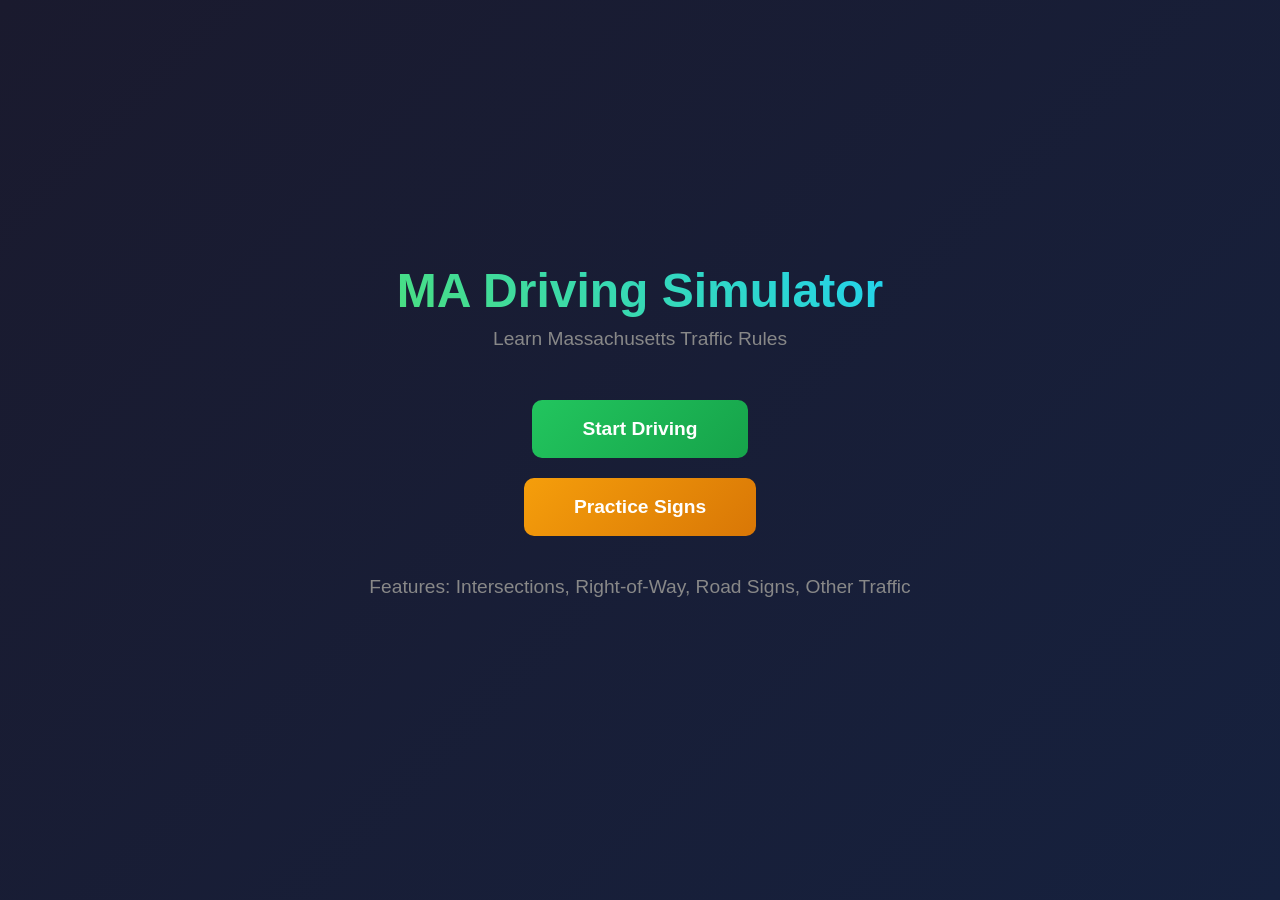
==== commit d662b299: "Fix driving simulator with proper intersections, traffic, signs, and lane-based controls Major impro" ====
--- a/driving-simulator.html
+++ b/driving-simulator.html
@@ -3,1474 +3,966 @@
 <head>
     <meta charset="UTF-8">
     <meta name="viewport" content="width=device-width, initial-scale=1.0">
-    <title>MA Driving Simulator - Learn to Drive</title>
+    <title>MA Driving Simulator</title>
     <style>
         * { margin: 0; padding: 0; box-sizing: border-box; }
-
         body {
             background: #1a1a2e;
-            font-family: 'Segoe UI', Tahoma, Geneva, Verdana, sans-serif;
+            font-family: 'Segoe UI', Tahoma, sans-serif;
             overflow: hidden;
             color: #fff;
         }
-
         #gameContainer {
             position: relative;
             width: 100vw;
             height: 100vh;
-            display: flex;
-            justify-content: center;
-            align-items: center;
-        }
-
+        }
         #gameCanvas {
-            border: 4px solid #333;
-            border-radius: 8px;
-            box-shadow: 0 0 50px rgba(0, 150, 255, 0.3);
-        }
-
-        /* HUD Overlay */
+            display: block;
+            margin: 0 auto;
+        }
+
+        /* HUD */
         #hud {
             position: absolute;
-            top: 0;
-            left: 0;
-            right: 0;
-            bottom: 0;
+            top: 0; left: 0; right: 0; bottom: 0;
             pointer-events: none;
-            font-family: 'Courier New', monospace;
-        }
-
-        .hud-panel {
+        }
+
+        .hud-box {
             position: absolute;
-            background: rgba(0, 0, 0, 0.75);
+            background: rgba(0,0,0,0.8);
             border: 2px solid #444;
             border-radius: 10px;
             padding: 15px;
-            backdrop-filter: blur(5px);
-        }
-
-        /* Top left - Score and streak */
-        #scorePanel {
-            top: 20px;
-            left: 20px;
-        }
-
-        .score-value {
-            font-size: 2.5rem;
-            font-weight: bold;
-            color: #ffd700;
-            text-shadow: 0 0 10px rgba(255, 215, 0, 0.5);
-        }
-
-        .streak-value {
-            font-size: 1.5rem;
-            color: #ff6b6b;
-        }
-
-        .streak-value.hot {
-            color: #ff4500;
-            animation: pulse 0.5s infinite;
-        }
-
-        @keyframes pulse {
-            0%, 100% { transform: scale(1); }
-            50% { transform: scale(1.1); }
-        }
-
-        /* Top right - Speed and limits */
-        #speedPanel {
-            top: 20px;
-            right: 20px;
-            text-align: right;
-        }
-
-        .speedometer {
+        }
+
+        #speedBox {
+            top: 20px; right: 20px;
+            text-align: center;
+        }
+        #speedValue {
             font-size: 3rem;
             font-weight: bold;
-        }
-
-        .speed-ok { color: #4ade80; }
-        .speed-warning { color: #fbbf24; }
-        .speed-danger { color: #ef4444; animation: flash 0.3s infinite; }
-
-        @keyframes flash {
-            0%, 100% { opacity: 1; }
-            50% { opacity: 0.5; }
-        }
-
-        .speed-limit {
+            color: #4ade80;
+        }
+        #speedValue.warning { color: #fbbf24; }
+        #speedValue.danger { color: #ef4444; }
+
+        #limitSign {
+            width: 60px; height: 60px;
+            background: #fff;
+            border: 4px solid #000;
+            border-radius: 50%;
+            color: #000;
+            font-size: 1.5rem;
+            font-weight: bold;
+            display: flex;
+            align-items: center;
+            justify-content: center;
+            margin: 10px auto 0;
+        }
+
+        #scoreBox {
+            top: 20px; left: 20px;
+        }
+        #scoreValue {
+            font-size: 2rem;
+            color: #ffd700;
+        }
+        #streakValue {
+            color: #ff6b6b;
             font-size: 1.2rem;
-            color: #ccc;
-            margin-top: 5px;
-        }
-
-        .speed-limit-sign {
-            display: inline-block;
-            background: #fff;
-            color: #000;
-            border: 3px solid #000;
-            border-radius: 50%;
-            width: 50px;
-            height: 50px;
-            line-height: 44px;
-            text-align: center;
-            font-weight: bold;
-            font-size: 1.2rem;
-            margin-left: 10px;
-        }
-
-        /* Bottom left - Controls hint */
-        #controlsPanel {
-            bottom: 20px;
-            left: 20px;
+        }
+
+        #controlsBox {
+            bottom: 20px; left: 20px;
             font-size: 0.85rem;
             color: #888;
         }
-
-        #controlsPanel kbd {
+        #controlsBox kbd {
             background: #333;
+            padding: 2px 6px;
+            border-radius: 3px;
             border: 1px solid #555;
-            border-radius: 4px;
-            padding: 2px 6px;
-            margin: 0 2px;
-        }
-
-        /* Bottom center - Current action/mission */
-        #missionPanel {
+        }
+
+        #messageBox {
             bottom: 20px;
             left: 50%;
             transform: translateX(-50%);
             text-align: center;
+            font-size: 1.1rem;
+        }
+
+        /* Road Sign Display - BIG and visible */
+        #signDisplay {
+            top: 120px;
+            right: 20px;
+            text-align: center;
+            display: none;
+            padding: 20px;
+            border: 3px solid #fbbf24;
+        }
+        #signDisplay.show { display: block; }
+        #signCanvas {
+            border-radius: 8px;
+            margin-bottom: 10px;
+        }
+        #signInstruction {
+            color: #fbbf24;
+            font-weight: bold;
+            font-size: 1.1rem;
+        }
+        #signAction {
+            color: #fff;
+            margin-top: 8px;
+            font-size: 0.9rem;
+        }
+
+        /* Popup */
+        #popup {
+            position: absolute;
+            top: 50%; left: 50%;
+            transform: translate(-50%, -50%);
+            background: rgba(0,0,0,0.95);
+            border: 3px solid #fbbf24;
+            border-radius: 15px;
+            padding: 30px 50px;
+            text-align: center;
+            display: none;
+            z-index: 100;
             max-width: 500px;
         }
-
-        .mission-text {
+        #popup.show { display: block; }
+        #popup.correct { border-color: #22c55e; }
+        #popup.wrong { border-color: #ef4444; }
+        #popupTitle {
+            font-size: 1.8rem;
+            font-weight: bold;
+            margin-bottom: 15px;
+        }
+        #popup.correct #popupTitle { color: #22c55e; }
+        #popup.wrong #popupTitle { color: #ef4444; }
+        #popupText {
             font-size: 1.1rem;
-            color: #4ade80;
-        }
-
-        .mission-objective {
-            font-size: 0.9rem;
-            color: #888;
-            margin-top: 5px;
-        }
-
-        /* Center - Violation/Rule popup */
-        #violationPopup {
-            position: absolute;
-            top: 50%;
-            left: 50%;
-            transform: translate(-50%, -50%);
-            background: rgba(220, 38, 38, 0.95);
-            border: 3px solid #fff;
-            border-radius: 15px;
-            padding: 20px 40px;
-            text-align: center;
-            opacity: 0;
-            transition: opacity 0.3s;
-            pointer-events: none;
-            z-index: 100;
-        }
-
-        #violationPopup.show {
-            opacity: 1;
-        }
-
-        #violationPopup.correct {
-            background: rgba(34, 197, 94, 0.95);
-        }
-
-        .violation-title {
-            font-size: 1.5rem;
-            font-weight: bold;
-            margin-bottom: 10px;
-        }
-
-        .violation-text {
-            font-size: 1rem;
-            line-height: 1.4;
-        }
-
-        .points-change {
+            margin-bottom: 15px;
+            line-height: 1.5;
+        }
+        #popupPoints {
             font-size: 2rem;
             font-weight: bold;
-            margin-top: 10px;
-        }
-
-        /* Right side - Current sign to follow */
-        #signPanel {
-            top: 50%;
-            right: 20px;
-            transform: translateY(-50%);
-            text-align: center;
-        }
-
-        .current-sign {
-            width: 100px;
-            height: 100px;
-            margin: 0 auto 10px;
-        }
-
-        .sign-instruction {
-            font-size: 0.9rem;
-            color: #ccc;
-        }
-
-        /* Menu screens */
-        .menu-screen {
+        }
+
+        /* Menu */
+        #menu {
             position: absolute;
-            top: 0;
-            left: 0;
-            right: 0;
-            bottom: 0;
-            background: linear-gradient(135deg, #1a1a2e 0%, #16213e 50%, #0f3460 100%);
+            top: 0; left: 0; right: 0; bottom: 0;
+            background: linear-gradient(135deg, #1a1a2e, #16213e);
             display: flex;
             flex-direction: column;
+            align-items: center;
             justify-content: center;
-            align-items: center;
             z-index: 200;
-            transition: opacity 0.5s;
-        }
-
-        .menu-screen.hidden {
-            opacity: 0;
-            pointer-events: none;
-        }
-
-        .menu-title {
-            font-size: 4rem;
-            font-weight: bold;
+        }
+        #menu.hidden { display: none; }
+        #menu h1 {
+            font-size: 3rem;
             margin-bottom: 10px;
             background: linear-gradient(45deg, #4ade80, #22d3ee);
             -webkit-background-clip: text;
             -webkit-text-fill-color: transparent;
-            text-shadow: none;
-        }
-
-        .menu-subtitle {
-            font-size: 1.5rem;
+        }
+        #menu p {
             color: #888;
             margin-bottom: 40px;
-        }
-
-        .menu-buttons {
-            display: flex;
+            font-size: 1.2rem;
+        }
+        .menuBtn {
+            padding: 18px 50px;
+            margin: 10px;
+            font-size: 1.2rem;
+            font-weight: bold;
+            border: none;
+            border-radius: 10px;
+            cursor: pointer;
+            transition: transform 0.2s, box-shadow 0.2s;
+            color: #fff;
+        }
+        .menuBtn:hover {
+            transform: translateY(-3px);
+            box-shadow: 0 10px 30px rgba(0,0,0,0.3);
+        }
+        .menuBtn.drive { background: linear-gradient(135deg, #22c55e, #16a34a); }
+        .menuBtn.signs { background: linear-gradient(135deg, #f59e0b, #d97706); }
+
+        /* Intersection Decision UI */
+        #intersectionUI {
+            position: absolute;
+            top: 0; left: 0; right: 0; bottom: 0;
+            background: rgba(0,0,0,0.9);
+            display: none;
             flex-direction: column;
-            gap: 15px;
-        }
-
-        .menu-btn {
-            background: linear-gradient(135deg, #667eea 0%, #764ba2 100%);
-            border: none;
-            border-radius: 12px;
-            padding: 20px 60px;
+            align-items: center;
+            justify-content: center;
+            z-index: 150;
+        }
+        #intersectionUI.show { display: flex; }
+        #intersectionTitle {
+            font-size: 2rem;
+            color: #fbbf24;
+            margin-bottom: 20px;
+        }
+        #intersectionQuestion {
+            font-size: 1.4rem;
+            margin: 20px 0;
+            text-align: center;
+            max-width: 600px;
+            line-height: 1.5;
+        }
+        .choiceBtn {
+            padding: 20px 50px;
+            margin: 15px;
             font-size: 1.3rem;
             font-weight: bold;
+            border: none;
+            border-radius: 10px;
+            cursor: pointer;
             color: #fff;
-            cursor: pointer;
-            transition: all 0.3s;
-            min-width: 300px;
-        }
-
-        .menu-btn:hover {
-            transform: translateY(-3px) scale(1.02);
-            box-shadow: 0 10px 30px rgba(102, 126, 234, 0.4);
-        }
-
-        .menu-btn.free-roam {
-            background: linear-gradient(135deg, #11998e 0%, #38ef7d 100%);
-        }
-
-        .menu-btn.missions {
-            background: linear-gradient(135deg, #f093fb 0%, #f5576c 100%);
-        }
-
-        .menu-btn.practice {
-            background: linear-gradient(135deg, #4facfe 0%, #00f2fe 100%);
-        }
-
-        .menu-stats {
-            margin-top: 40px;
+            min-width: 200px;
+        }
+        .choiceBtn.go { background: #22c55e; }
+        .choiceBtn.wait { background: #ef4444; }
+        .choiceBtn:hover { filter: brightness(1.1); transform: scale(1.05); }
+        #intersectionHint {
+            color: #888;
+            margin-top: 20px;
+            font-size: 1rem;
+            max-width: 500px;
             text-align: center;
-            color: #666;
-        }
-
-        .menu-stats h3 {
-            color: #888;
-            margin-bottom: 15px;
-        }
-
-        .stat-row {
-            display: flex;
-            gap: 30px;
-            justify-content: center;
-        }
-
-        .stat-item {
-            text-align: center;
-        }
-
-        .stat-value {
-            font-size: 2rem;
-            font-weight: bold;
-            color: #ffd700;
-        }
-
-        .stat-label {
-            font-size: 0.9rem;
-            color: #666;
-        }
-
-        /* Pause overlay */
-        #pauseOverlay {
-            position: absolute;
-            top: 0;
-            left: 0;
-            right: 0;
-            bottom: 0;
-            background: rgba(0, 0, 0, 0.8);
-            display: flex;
-            flex-direction: column;
-            justify-content: center;
-            align-items: center;
-            z-index: 150;
-            opacity: 0;
-            pointer-events: none;
-            transition: opacity 0.3s;
-        }
-
-        #pauseOverlay.show {
-            opacity: 1;
-            pointer-events: auto;
-        }
-
-        .pause-title {
-            font-size: 3rem;
-            margin-bottom: 30px;
-        }
-
-        /* Mini-map */
-        #miniMap {
-            position: absolute;
-            bottom: 20px;
-            right: 20px;
-            width: 150px;
-            height: 150px;
-            background: rgba(0, 0, 0, 0.7);
-            border: 2px solid #444;
-            border-radius: 10px;
-        }
-
-        /* Turn signals indicator */
-        #turnSignals {
-            position: absolute;
-            top: 120px;
-            right: 20px;
-            display: flex;
-            gap: 20px;
-        }
-
-        .signal {
-            width: 40px;
-            height: 40px;
-            background: #333;
-            border: 2px solid #555;
-            border-radius: 5px;
-            display: flex;
-            justify-content: center;
-            align-items: center;
-            font-size: 1.5rem;
-            opacity: 0.3;
-        }
-
-        .signal.active {
-            background: #fbbf24;
-            opacity: 1;
-            animation: blink 0.5s infinite;
-        }
-
-        @keyframes blink {
-            0%, 100% { opacity: 1; }
-            50% { opacity: 0.3; }
-        }
-
-        /* Gear indicator */
-        #gearIndicator {
-            position: absolute;
-            top: 180px;
-            right: 30px;
-            font-size: 1.5rem;
-            color: #4ade80;
         }
     </style>
 </head>
 <body>
-    <div id="gameContainer">
-        <canvas id="gameCanvas"></canvas>
-
-        <!-- HUD Overlay -->
-        <div id="hud">
-            <!-- Score Panel -->
-            <div id="scorePanel" class="hud-panel">
-                <div>SCORE</div>
-                <div class="score-value" id="scoreValue">0</div>
-                <div>STREAK</div>
-                <div class="streak-value" id="streakValue">0x</div>
-            </div>
-
-            <!-- Speed Panel -->
-            <div id="speedPanel" class="hud-panel">
-                <div class="speedometer">
-                    <span id="currentSpeed" class="speed-ok">0</span>
-                    <span style="font-size: 1rem;">MPH</span>
-                </div>
-                <div class="speed-limit">
-                    LIMIT: <span class="speed-limit-sign" id="speedLimitSign">25</span>
-                </div>
-            </div>
-
-            <!-- Turn Signals -->
-            <div id="turnSignals">
-                <div class="signal" id="leftSignal">&#9664;</div>
-                <div class="signal" id="rightSignal">&#9654;</div>
-            </div>
-
-            <!-- Gear Indicator -->
-            <div id="gearIndicator">D</div>
-
-            <!-- Controls Panel -->
-            <div id="controlsPanel" class="hud-panel">
-                <div><kbd>W</kbd>/<kbd>&#8593;</kbd> Accelerate</div>
-                <div><kbd>S</kbd>/<kbd>&#8595;</kbd> Brake/Reverse</div>
-                <div><kbd>A</kbd>/<kbd>&#8592;</kbd> <kbd>D</kbd>/<kbd>&#8594;</kbd> Steer</div>
-                <div><kbd>Q</kbd>/<kbd>E</kbd> Turn Signals</div>
-                <div><kbd>H</kbd> Horn | <kbd>P</kbd> Pause</div>
-            </div>
-
-            <!-- Mission Panel -->
-            <div id="missionPanel" class="hud-panel">
-                <div class="mission-text" id="missionText">Free Roam Mode</div>
-                <div class="mission-objective" id="missionObjective">Drive safely and follow all traffic rules</div>
-            </div>
-
-            <!-- Mini-map -->
-            <canvas id="miniMap" width="150" height="150"></canvas>
+<div id="gameContainer">
+    <canvas id="gameCanvas"></canvas>
+
+    <div id="hud">
+        <div id="speedBox" class="hud-box">
+            <div id="speedValue">0</div>
+            <div>MPH</div>
+            <div id="limitSign">25</div>
         </div>
 
-        <!-- Violation Popup -->
-        <div id="violationPopup">
-            <div class="violation-title" id="violationTitle">VIOLATION!</div>
-            <div class="violation-text" id="violationText"></div>
-            <div class="points-change" id="pointsChange">-50</div>
+        <div id="scoreBox" class="hud-box">
+            <div>SCORE</div>
+            <div id="scoreValue">0</div>
+            <div id="streakValue">Streak: 0</div>
         </div>
 
-        <!-- Main Menu -->
-        <div id="mainMenu" class="menu-screen">
-            <div class="menu-title">MA Driving Simulator</div>
-            <div class="menu-subtitle">Learn Massachusetts Traffic Laws</div>
-
-            <div class="menu-buttons">
-                <button class="menu-btn free-roam" onclick="startGame('freeRoam')">
-                    Free Roam
-                </button>
-                <button class="menu-btn missions" onclick="startGame('missions')">
-                    Mission Mode
-                </button>
-                <button class="menu-btn practice" onclick="startGame('signPractice')">
-                    Sign Recognition
-                </button>
-            </div>
-
-            <div class="menu-stats">
-                <h3>Your Progress</h3>
-                <div class="stat-row">
-                    <div class="stat-item">
-                        <div class="stat-value" id="menuHighScore">0</div>
-                        <div class="stat-label">High Score</div>
-                    </div>
-                    <div class="stat-item">
-                        <div class="stat-value" id="menuMissionsComplete">0</div>
-                        <div class="stat-label">Missions</div>
-                    </div>
-                    <div class="stat-item">
-                        <div class="stat-value" id="menuAccuracy">0%</div>
-                        <div class="stat-label">Accuracy</div>
-                    </div>
-                </div>
-            </div>
+        <div id="signDisplay" class="hud-box">
+            <canvas id="signCanvas" width="150" height="150"></canvas>
+            <div id="signInstruction">SIGN AHEAD!</div>
+            <div id="signAction"></div>
         </div>
 
-        <!-- Pause Overlay -->
-        <div id="pauseOverlay">
-            <div class="pause-title">PAUSED</div>
-            <div class="menu-buttons">
-                <button class="menu-btn" onclick="resumeGame()">Resume</button>
-                <button class="menu-btn" onclick="returnToMenu()">Main Menu</button>
-            </div>
+        <div id="controlsBox" class="hud-box">
+            <div><kbd>W</kbd> / <kbd>↑</kbd> Accelerate</div>
+            <div><kbd>S</kbd> / <kbd>↓</kbd> Brake</div>
+            <div><kbd>A</kbd> / <kbd>←</kbd> Left Lane</div>
+            <div><kbd>D</kbd> / <kbd>→</kbd> Right Lane</div>
+            <div><kbd>SPACE</kbd> Emergency Stop</div>
+        </div>
+
+        <div id="messageBox" class="hud-box">
+            <div id="messageText">Drive safely and follow all traffic rules!</div>
         </div>
     </div>
 
+    <div id="popup">
+        <div id="popupTitle">CORRECT!</div>
+        <div id="popupText"></div>
+        <div id="popupPoints">+100</div>
+    </div>
+
+    <div id="intersectionUI">
+        <div id="intersectionTitle">INTERSECTION</div>
+        <canvas id="intersectionDiagram" width="350" height="350"></canvas>
+        <div id="intersectionQuestion">What should you do?</div>
+        <div>
+            <button class="choiceBtn go" onclick="makeChoice('go')">GO - I Have Right of Way</button>
+            <button class="choiceBtn wait" onclick="makeChoice('wait')">WAIT - Yield to Others</button>
+        </div>
+        <div id="intersectionHint"></div>
+    </div>
+
+    <div id="menu">
+        <h1>MA Driving Simulator</h1>
+        <p>Learn Massachusetts Traffic Rules</p>
+        <button class="menuBtn drive" onclick="startGame('drive')">Start Driving</button>
+        <button class="menuBtn signs" onclick="startGame('signs')">Practice Signs</button>
+        <div style="margin-top: 30px; color: #666; font-size: 0.9rem;">
+            <p>Features: Intersections, Right-of-Way, Road Signs, Other Traffic</p>
+        </div>
+    </div>
+</div>
+
 <script>
-// ============================================
-// MA DRIVING SIMULATOR - GAME ENGINE
-// ============================================
-
-// Canvas setup
+// =====================
+// CANVAS SETUP
+// =====================
 const canvas = document.getElementById('gameCanvas');
 const ctx = canvas.getContext('2d');
-const miniMapCanvas = document.getElementById('miniMap');
-const miniCtx = miniMapCanvas.getContext('2d');
-
-// Set canvas size
-function resizeCanvas() {
-    const maxWidth = window.innerWidth - 40;
-    const maxHeight = window.innerHeight - 40;
-    const aspectRatio = 16 / 9;
-
-    if (maxWidth / maxHeight > aspectRatio) {
-        canvas.height = maxHeight;
-        canvas.width = maxHeight * aspectRatio;
-    } else {
-        canvas.width = maxWidth;
-        canvas.height = maxWidth / aspectRatio;
-    }
-}
-resizeCanvas();
-window.addEventListener('resize', resizeCanvas);
-
-// ============================================
+
+function resize() {
+    canvas.width = window.innerWidth;
+    canvas.height = window.innerHeight;
+}
+resize();
+window.addEventListener('resize', resize);
+
+// =====================
 // GAME STATE
-// ============================================
-const gameState = {
-    mode: 'menu', // menu, freeRoam, missions, signPractice, paused
-    previousMode: null,
-
-    // Player car
-    player: {
-        x: 0,           // World X position
-        z: 0,           // World Z position (forward)
-        speed: 0,       // Current speed (mph)
-        maxSpeed: 80,   // Max speed
-        acceleration: 0.15,
-        braking: 0.3,
-        friction: 0.02,
-        angle: 0,       // Rotation angle
-        steerAngle: 0,  // Current steering
-        turnSignal: 0,  // -1 left, 0 off, 1 right
-        gear: 'D',      // D, R, P
-        lane: 0,        // Current lane (-1 left, 0 center, 1 right)
-    },
-
-    // Camera
-    camera: {
-        height: 1000,
-        depth: 0.84,
-        fieldOfView: 100,
-    },
-
-    // Road segments
-    road: {
-        segments: [],
-        segmentLength: 200,
-        rumbleLength: 3,
-        lanes: 2,
-        roadWidth: 2000,
-        shoulderWidth: 200,
-        trackLength: null,
-    },
+// =====================
+const game = {
+    mode: 'menu', // menu, driving, intersection, signs, signQuiz
+    score: 0,
+    streak: 0,
+
+    // Player
+    speed: 0,
+    maxSpeed: 70,
+    lane: 0, // -1 left, 0 center, 1 right (smooth value)
+    targetLane: 0, // -1, 0, or 1 (discrete)
+    distance: 0,
+
+    // Road
+    speedLimit: 25,
+    zone: 'residential',
 
     // Traffic
     traffic: [],
-    pedestrians: [],
-
-    // Road signs and events
-    signs: [],
-    events: [],
-    activeEvent: null,
-
-    // Scoring
-    score: 0,
-    streak: 0,
-    violations: 0,
-    correctActions: 0,
-
-    // Current zone
-    currentZone: {
-        type: 'residential',
-        speedLimit: 25,
-        name: 'Residential Area'
-    },
-
-    // Missions
-    currentMission: null,
-    missionsCompleted: 0,
-
-    // Timing
-    lastTime: 0,
-    deltaTime: 0,
+
+    // Current sign
+    currentSign: null,
+    signTimer: 0,
+    signHandled: false,
+
+    // Intersection
+    intersection: null,
+
+    // Events
+    nextEventDistance: 400,
+    eventCount: 0,
 };
 
-// ============================================
-// ROAD SEGMENT GENERATION
-// ============================================
-const ROAD = {
-    LENGTH: { NONE: 0, SHORT: 25, MEDIUM: 50, LONG: 100 },
-    CURVE: { NONE: 0, EASY: 2, MEDIUM: 4, HARD: 6 },
-    HILL: { NONE: 0, LOW: 20, MEDIUM: 40, HIGH: 60 },
-};
-
-const ZONES = {
-    residential: { speedLimit: 25, color: '#4a5568', name: 'Residential Area' },
-    downtown: { speedLimit: 30, color: '#2d3748', name: 'Downtown' },
-    school: { speedLimit: 20, color: '#f6e05e', name: 'School Zone' },
-    highway: { speedLimit: 65, color: '#1a202c', name: 'Highway' },
-    construction: { speedLimit: 15, color: '#ed8936', name: 'Construction Zone' },
-};
-
-// Road colors
-const COLORS = {
-    SKY: '#72c5e4',
-    TREE: '#005108',
-    FOG: '#d3d3d3',
-    LIGHT: { road: '#6b6b6b', grass: '#10aa10', rumble: '#555555', lane: '#cccccc' },
-    DARK: { road: '#696969', grass: '#009a00', rumble: '#bbbbbb', lane: '#696969' },
-    START: { road: '#fff', grass: '#fff', rumble: '#fff' },
-    FINISH: { road: '#000', grass: '#000', rumble: '#000' },
-};
-
-// Sign definitions
+// =====================
+// SIGN DEFINITIONS - All MA Signs
+// =====================
 const SIGNS = {
     stop: {
-        type: 'stop',
+        name: 'STOP',
         shape: 'octagon',
         color: '#dc2626',
-        text: 'STOP',
-        action: 'must_stop',
+        textColor: '#fff',
+        action: 'stop',
+        required: 'Come to a COMPLETE STOP',
         points: 100,
         penalty: -150,
-        explanation: 'You must come to a COMPLETE stop at stop signs in Massachusetts.',
+        rule: 'STOP sign: You must come to a COMPLETE STOP. Look both ways before proceeding.',
     },
     yield: {
-        type: 'yield',
+        name: 'YIELD',
         shape: 'triangle',
-        color: '#dc2626',
-        text: 'YIELD',
-        action: 'must_yield',
+        color: '#fff',
+        borderColor: '#dc2626',
+        textColor: '#dc2626',
+        action: 'slow',
+        required: 'Slow down and prepare to stop',
         points: 75,
         penalty: -100,
-        explanation: 'Yield means slow down and give right-of-way to other traffic.',
-    },
-    speedLimit25: {
-        type: 'speedLimit',
-        shape: 'rectangle',
-        color: '#ffffff',
-        text: '25',
+        rule: 'YIELD: Slow down and give right-of-way to other traffic. Stop if necessary.',
+    },
+    speed25: {
+        name: '25',
+        shape: 'rect',
+        color: '#fff',
+        textColor: '#000',
+        label: 'SPEED LIMIT',
+        action: 'speedLimit',
         limit: 25,
-        action: 'speed_limit',
-        points: 50,
-        penalty: -100,
-        explanation: 'Speed limit is 25 MPH in residential areas.',
-    },
-    speedLimit30: {
-        type: 'speedLimit',
-        shape: 'rectangle',
-        color: '#ffffff',
-        text: '30',
-        limit: 30,
-        action: 'speed_limit',
-        points: 50,
-        penalty: -100,
-        explanation: 'Speed limit is 30 MPH in business/downtown areas.',
-    },
-    speedLimit65: {
-        type: 'speedLimit',
-        shape: 'rectangle',
-        color: '#ffffff',
-        text: '65',
-        limit: 65,
-        action: 'speed_limit',
+        required: 'Adjust speed to 25 mph or below',
         points: 50,
         penalty: -75,
-        explanation: 'Maximum highway speed in MA is 65 MPH unless posted otherwise.',
+        rule: 'Residential area speed limit: 25 mph. Fines double in some zones.',
+    },
+    speed20: {
+        name: '20',
+        shape: 'rect',
+        color: '#fff',
+        textColor: '#000',
+        label: 'SPEED LIMIT',
+        action: 'speedLimit',
+        limit: 20,
+        required: 'Slow to 20 mph - SCHOOL ZONE',
+        points: 75,
+        penalty: -150,
+        rule: 'SCHOOL ZONE: 20 mph when children are present. Heavy fines for violations!',
+    },
+    speed30: {
+        name: '30',
+        shape: 'rect',
+        color: '#fff',
+        textColor: '#000',
+        label: 'SPEED LIMIT',
+        action: 'speedLimit',
+        limit: 30,
+        required: 'Speed limit is 30 mph',
+        points: 50,
+        penalty: -75,
+        rule: 'Business/downtown area: 30 mph speed limit.',
+    },
+    speed65: {
+        name: '65',
+        shape: 'rect',
+        color: '#fff',
+        textColor: '#000',
+        label: 'SPEED LIMIT',
+        action: 'speedLimit',
+        limit: 65,
+        required: 'Highway speed - up to 65 mph',
+        points: 50,
+        penalty: -75,
+        rule: 'MA Highway maximum: 65 mph. Stay in right lane except to pass.',
     },
     schoolZone: {
-        type: 'schoolZone',
+        name: 'SCHOOL',
         shape: 'pentagon',
         color: '#fbbf24',
-        text: 'SCHOOL',
-        limit: 20,
-        action: 'school_zone',
+        textColor: '#000',
+        action: 'slowSchool',
+        required: 'SLOW DOWN - School Zone Ahead',
         points: 100,
         penalty: -200,
-        explanation: 'School zone speed is 20 MPH when children are present.',
-    },
-    noRightOnRed: {
-        type: 'noRightOnRed',
-        shape: 'rectangle',
-        color: '#ffffff',
-        text: 'NO TURN\nON RED',
-        action: 'no_right_red',
+        rule: 'SCHOOL ZONE ahead! Reduce speed to 20 mph. Watch for children!',
+    },
+    pedestrian: {
+        name: 'PED XING',
+        shape: 'diamond',
+        color: '#fbbf24',
+        textColor: '#000',
+        action: 'slow',
+        required: 'Watch for pedestrians - slow down',
         points: 75,
         penalty: -150,
-        explanation: 'When this sign is posted, you cannot turn right on a red light.',
-    },
-    pedestrianCrossing: {
-        type: 'pedestrianCrossing',
+        rule: 'PEDESTRIAN CROSSING: Yield to all pedestrians in crosswalk. They have right-of-way!',
+    },
+    railroad: {
+        name: 'RR',
+        shape: 'circle',
+        color: '#fbbf24',
+        textColor: '#000',
+        action: 'slow',
+        required: 'Slow down - Railroad Crossing',
+        points: 75,
+        penalty: -150,
+        rule: 'RAILROAD CROSSING: Slow down, look both ways, listen for trains!',
+    },
+    noUTurn: {
+        name: 'NO U-TURN',
+        shape: 'rect',
+        color: '#fff',
+        textColor: '#dc2626',
+        action: 'info',
+        required: 'No U-turns permitted here',
+        points: 25,
+        penalty: -50,
+        rule: 'NO U-TURN: U-turns prohibited at this location.',
+    },
+    doNotEnter: {
+        name: 'DO NOT ENTER',
+        shape: 'rect',
+        color: '#dc2626',
+        textColor: '#fff',
+        action: 'stop',
+        required: 'STOP - Wrong way!',
+        points: 100,
+        penalty: -200,
+        rule: 'DO NOT ENTER: Wrong way! Turn around immediately.',
+    },
+    oneWay: {
+        name: 'ONE WAY →',
+        shape: 'rect',
+        color: '#000',
+        textColor: '#fff',
+        action: 'info',
+        required: 'One-way street',
+        points: 25,
+        penalty: -100,
+        rule: 'ONE WAY street. Traffic flows in one direction only.',
+    },
+    noParking: {
+        name: 'NO PARKING',
+        shape: 'rect',
+        color: '#fff',
+        textColor: '#dc2626',
+        action: 'info',
+        required: 'No parking in this area',
+        points: 25,
+        penalty: -50,
+        rule: 'NO PARKING zone. Violators will be towed.',
+    },
+    merge: {
+        name: 'MERGE',
         shape: 'diamond',
         color: '#fbbf24',
-        text: 'PED',
-        action: 'ped_xing',
-        points: 100,
-        penalty: -200,
-        explanation: 'You MUST yield to pedestrians in crosswalks.',
-    },
-    rightOfWay: {
-        type: 'rightOfWay',
-        shape: 'diamond',
-        color: '#fbbf24',
-        text: 'YIELD\nRIGHT',
-        action: 'yield_right',
-        points: 100,
-        penalty: -150,
-        explanation: 'At unmarked intersections, yield to vehicles on your RIGHT.',
-    },
-    railroad: {
-        type: 'railroad',
-        shape: 'circle',
-        color: '#fbbf24',
-        text: 'RR',
-        action: 'railroad',
-        points: 100,
-        penalty: -200,
-        explanation: 'Always slow down and look both ways at railroad crossings.',
-    },
-    doNotPass: {
-        type: 'doNotPass',
-        shape: 'rectangle',
-        color: '#ffffff',
-        text: 'DO NOT\nPASS',
-        action: 'no_pass',
-        points: 75,
-        penalty: -100,
-        explanation: 'Do not pass other vehicles in this zone.',
-    },
-    mergeRight: {
-        type: 'mergeRight',
-        shape: 'diamond',
-        color: '#fbbf24',
-        text: 'MERGE',
-        action: 'merge',
+        textColor: '#000',
+        action: 'info',
+        required: 'Prepare to merge',
         points: 50,
-        penalty: -75,
-        explanation: 'Traffic is merging - adjust speed and position.',
-    },
-    oneWay: {
-        type: 'oneWay',
-        shape: 'rectangle',
-        color: '#000000',
-        bgColor: '#ffffff',
-        text: 'ONE WAY',
-        action: 'one_way',
-        points: 75,
-        penalty: -200,
-        explanation: 'This is a one-way street. Do not enter from the wrong direction.',
-    },
-    noUTurn: {
-        type: 'noUTurn',
-        shape: 'rectangle',
-        color: '#dc2626',
-        text: 'NO U',
-        action: 'no_u_turn',
-        points: 50,
-        penalty: -100,
-        explanation: 'U-turns are prohibited at this location.',
-    },
-    fireHydrant: {
-        type: 'fireHydrant',
-        shape: 'rectangle',
-        color: '#dc2626',
-        text: '10 FT',
-        action: 'no_park_hydrant',
-        points: 50,
-        penalty: -100,
-        explanation: 'No parking within 10 feet of a fire hydrant.',
-    },
-    crosswalk: {
-        type: 'crosswalk',
-        shape: 'rectangle',
-        color: '#fbbf24',
-        text: 'XWALK',
-        action: 'crosswalk',
-        points: 75,
-        penalty: -150,
-        explanation: 'No parking within 20 feet of a crosswalk.',
-    }
+        penalty: -50,
+        rule: 'MERGE ahead: Adjust speed and position to merge safely.',
+    },
 };
 
-// Traffic light states
-const TRAFFIC_LIGHTS = {
-    green: { color: '#22c55e', action: 'proceed' },
-    yellow: { color: '#eab308', action: 'prepare_stop' },
-    red: { color: '#ef4444', action: 'must_stop' },
-};
-
-// Massachusetts-specific rules database
-const MA_RULES = {
-    rightOnRed: "In MA, you CAN turn right on red AFTER stopping, unless a sign prohibits it.",
-    fourWayStop: "At a 4-way stop, the vehicle that arrived FIRST goes first. If tied, yield to the RIGHT.",
-    schoolBus: "You MUST stop for a school bus with flashing red lights. Violation = $250 fine + license suspension.",
-    pedestrians: "Pedestrians in crosswalks ALWAYS have right-of-way. Yield completely.",
-    emergency: "Move over or slow down for emergency vehicles. It's the law.",
-    bicycle: "Pass bicycles with at least 3 feet of space when possible.",
-    rotary: "Traffic IN the rotary has right-of-way. Yield before entering.",
-    speedZones: {
-        residential: "25 mph in residential areas unless posted otherwise.",
-        school: "20 mph in school zones when children are present.",
-        highway: "65 mph max on highways unless posted otherwise.",
-        downtown: "30 mph in business districts unless posted otherwise.",
-    },
-    parking: {
-        hydrant: "No parking within 10 feet of a fire hydrant.",
-        crosswalk: "No parking within 20 feet of a crosswalk.",
-        intersection: "No parking within 20 feet of an intersection.",
-        driveway: "No parking in front of a driveway.",
-    }
-};
-
-// Traffic vehicle types
-const VEHICLE_TYPES = {
-    car: { width: 80, height: 100, color: '#3b82f6', speed: 25, name: 'Car' },
-    truck: { width: 90, height: 140, color: '#64748b', speed: 20, name: 'Truck' },
-    schoolBus: { width: 100, height: 160, color: '#fbbf24', speed: 15, name: 'School Bus', special: 'school_bus' },
-    emergency: { width: 85, height: 110, color: '#dc2626', speed: 40, name: 'Emergency', special: 'emergency' },
-    bicycle: { width: 30, height: 50, color: '#22c55e', speed: 12, name: 'Bicycle', special: 'bicycle' },
-};
-
-// Mission definitions
-const MISSIONS = [
+// =====================
+// INTERSECTION SCENARIOS - Right of Way Practice
+// =====================
+const INTERSECTIONS = [
     {
-        id: 'school_run',
-        name: 'School Safety Run',
-        description: 'Navigate through the school zone without any violations',
-        objectives: [
-            { type: 'reach_zone', zone: 'school', description: 'Reach the school zone' },
-            { type: 'no_violations', count: 0, description: 'No speeding in school zone' },
-            { type: 'stop_for_pedestrian', count: 1, description: 'Yield to pedestrians' },
+        type: '4way',
+        title: '4-WAY STOP INTERSECTION',
+        question: 'You and another car arrived at the SAME TIME.\nThe other car is on your RIGHT.\nWho has the right-of-way?',
+        correctAnswer: 'wait',
+        cars: [{dir: 'right', label: 'Same time', color: '#3b82f6'}],
+        rule: 'At a 4-way stop when arriving at the same time, yield to the vehicle on your RIGHT.',
+    },
+    {
+        type: '4way',
+        title: '4-WAY STOP INTERSECTION',
+        question: 'You arrived at the intersection FIRST.\nAnother car arrived after you.\nWho should go first?',
+        correctAnswer: 'go',
+        cars: [{dir: 'left', label: '2nd', color: '#3b82f6'}],
+        rule: 'First to arrive = first to go. You have the right-of-way.',
+    },
+    {
+        type: '4way',
+        title: '4-WAY STOP INTERSECTION',
+        question: 'Another car arrived BEFORE you did.\nThey are waiting at the intersection.\nWho goes first?',
+        correctAnswer: 'wait',
+        cars: [{dir: 'ahead', label: '1st', color: '#3b82f6'}],
+        rule: 'The vehicle that arrived first has right-of-way. Wait your turn.',
+    },
+    {
+        type: '4way',
+        title: '4-WAY STOP INTERSECTION',
+        question: 'Three cars arrived before you.\nYou are the last one to arrive.\nWhat should you do?',
+        correctAnswer: 'wait',
+        cars: [
+            {dir: 'left', label: '1st', color: '#3b82f6'},
+            {dir: 'right', label: '2nd', color: '#22c55e'},
+            {dir: 'ahead', label: '3rd', color: '#f59e0b'}
         ],
-        reward: 500,
-        timeLimit: 120,
+        rule: 'Wait for all vehicles that arrived before you to proceed.',
     },
     {
-        id: 'highway_merge',
-        name: 'Highway Journey',
-        description: 'Safely merge onto the highway and maintain proper speed',
-        objectives: [
-            { type: 'reach_zone', zone: 'highway', description: 'Reach the highway' },
-            { type: 'maintain_speed', min: 55, max: 65, duration: 15, description: 'Maintain highway speed for 15 seconds' },
-        ],
-        reward: 400,
-        timeLimit: 90,
+        type: 'yield',
+        title: 'YIELD SIGN - YOU MUST YIELD',
+        question: 'You have a YIELD sign.\nCars are approaching on the cross street.\nWhat do you do?',
+        correctAnswer: 'wait',
+        cars: [{dir: 'left', label: '', color: '#3b82f6'}, {dir: 'right', label: '', color: '#22c55e'}],
+        rule: 'YIELD sign means you must give right-of-way to ALL cross traffic.',
     },
     {
-        id: 'downtown_navigation',
-        name: 'Downtown Navigation',
-        description: 'Navigate busy downtown streets following all traffic rules',
-        objectives: [
-            { type: 'reach_zone', zone: 'downtown', description: 'Enter downtown' },
-            { type: 'complete_stops', count: 2, description: 'Complete 2 proper stops' },
-            { type: 'correct_yields', count: 1, description: 'Yield correctly at intersection' },
-        ],
-        reward: 450,
-        timeLimit: 150,
+        type: 'yield',
+        title: 'YIELD SIGN - YOU MUST YIELD',
+        question: 'You have a YIELD sign.\nThe cross street is COMPLETELY CLEAR.\nWhat do you do?',
+        correctAnswer: 'go',
+        cars: [],
+        rule: 'If the way is clear and safe, you may proceed after yielding.',
     },
     {
-        id: 'sign_master',
-        name: 'Sign Recognition Master',
-        description: 'Correctly respond to 10 different road signs',
-        objectives: [
-            { type: 'correct_sign_responses', count: 10, description: 'Respond correctly to 10 signs' },
-        ],
-        reward: 600,
-        timeLimit: 180,
+        type: 'uncontrolled',
+        title: 'UNCONTROLLED INTERSECTION (No Signs)',
+        question: 'There are NO stop signs or signals.\nA car is approaching from your RIGHT.\nWho has right-of-way?',
+        correctAnswer: 'wait',
+        cars: [{dir: 'right', label: '', color: '#3b82f6'}],
+        rule: 'At uncontrolled intersections: YIELD to vehicles on your RIGHT.',
     },
     {
-        id: 'perfect_driver',
-        name: 'Perfect Driver',
-        description: 'Complete a full lap with no violations and a 10+ streak',
-        objectives: [
-            { type: 'no_violations', count: 0, description: 'Zero violations' },
-            { type: 'streak', count: 10, description: 'Achieve 10+ streak' },
-        ],
-        reward: 1000,
-        timeLimit: 300,
+        type: 'uncontrolled',
+        title: 'UNCONTROLLED INTERSECTION (No Signs)',
+        question: 'No signs or signals present.\nA car approaches from your LEFT.\nWho should go first?',
+        correctAnswer: 'go',
+        cars: [{dir: 'left', label: '', color: '#3b82f6'}],
+        rule: 'You are on their right, so YOU have the right-of-way.',
     },
     {
-        id: 'emergency_response',
-        name: 'Emergency Response',
-        description: 'Properly respond to emergency vehicles',
-        objectives: [
-            { type: 'yield_emergency', count: 2, description: 'Yield to 2 emergency vehicles' },
-        ],
-        reward: 350,
-        timeLimit: 120,
+        type: 'schoolBus',
+        title: 'SCHOOL BUS - RED LIGHTS FLASHING',
+        question: 'A school bus ahead has STOPPED.\nIts RED lights are FLASHING.\nThe STOP arm is extended.\nWhat must you do?',
+        correctAnswer: 'wait',
+        cars: [{dir: 'ahead', label: 'STOP', color: '#fbbf24', type: 'bus'}],
+        rule: 'You MUST STOP for a school bus with flashing red lights! $250 fine and possible license suspension for violations!',
+    },
+    {
+        type: 'emergency',
+        title: 'EMERGENCY VEHICLE APPROACHING',
+        question: 'An ambulance with SIRENS and LIGHTS\nis approaching from BEHIND you.\nWhat must you do?',
+        correctAnswer: 'wait',
+        cars: [{dir: 'behind', label: '🚨', color: '#dc2626', type: 'emergency'}],
+        rule: 'Pull to the RIGHT and STOP for emergency vehicles. It is the law in Massachusetts!',
+    },
+    {
+        type: 'pedestrian',
+        title: 'PEDESTRIAN IN CROSSWALK',
+        question: 'A pedestrian is CROSSING in the crosswalk.\nThey are walking across your path.\nWhat must you do?',
+        correctAnswer: 'wait',
+        cars: [{dir: 'crossing', label: '🚶', color: '#fff', type: 'pedestrian'}],
+        rule: 'Pedestrians in crosswalks ALWAYS have right-of-way. You MUST stop and wait.',
+    },
+    {
+        type: 'turning',
+        title: 'LEFT TURN AT INTERSECTION',
+        question: 'You want to turn LEFT.\nOncoming traffic is approaching.\nWhat should you do?',
+        correctAnswer: 'wait',
+        cars: [{dir: 'ahead', label: '', color: '#3b82f6'}],
+        rule: 'When turning left, you must YIELD to all oncoming traffic.',
+    },
+    {
+        type: 'turning',
+        title: 'RIGHT TURN ON RED',
+        question: 'The light is RED.\nYou want to turn RIGHT.\nThere is NO "No Turn on Red" sign.\nWhat should you do?',
+        correctAnswer: 'wait',
+        cars: [],
+        hint: 'Think about what you must do FIRST...',
+        rule: 'Right on red is allowed ONLY after coming to a COMPLETE STOP and yielding to traffic and pedestrians.',
     },
 ];
 
-// ============================================
-// INITIALIZE ROAD
-// ============================================
-function initRoad() {
-    gameState.road.segments = [];
-
-    // Create a varied road with different zones
-    addStraight(ROAD.LENGTH.SHORT, 'residential');
-    addSign('speedLimit25', 20);
-    addStraight(ROAD.LENGTH.MEDIUM, 'residential');
-    addSign('stop', 40);
-    addStraight(ROAD.LENGTH.SHORT, 'residential');
-    addCurve(ROAD.LENGTH.MEDIUM, ROAD.CURVE.EASY, 'residential');
-    addSign('pedestrianCrossing', 60);
-    addStraight(ROAD.LENGTH.SHORT, 'residential');
-
-    // School zone
-    addSign('schoolZone', 80);
-    addStraight(ROAD.LENGTH.MEDIUM, 'school');
-    addSign('pedestrianCrossing', 100);
-    addStraight(ROAD.LENGTH.SHORT, 'school');
-
-    // Downtown
-    addSign('speedLimit30', 130);
-    addStraight(ROAD.LENGTH.MEDIUM, 'downtown');
-    addCurve(ROAD.LENGTH.SHORT, ROAD.CURVE.MEDIUM, 'downtown');
-    addSign('rightOfWay', 160);
-    addStraight(ROAD.LENGTH.SHORT, 'downtown');
-    addSign('yield', 180);
-    addCurve(ROAD.LENGTH.MEDIUM, -ROAD.CURVE.EASY, 'downtown');
-    addSign('noRightOnRed', 210);
-    addStraight(ROAD.LENGTH.MEDIUM, 'downtown');
-
-    // Highway entrance
-    addSign('mergeRight', 250);
-    addHill(ROAD.LENGTH.SHORT, ROAD.HILL.MEDIUM);
-    addSign('speedLimit65', 270);
-    addStraight(ROAD.LENGTH.LONG, 'highway');
-    addCurve(ROAD.LENGTH.LONG, ROAD.CURVE.EASY, 'highway');
-    addSign('doNotPass', 330);
-    addStraight(ROAD.LENGTH.MEDIUM, 'highway');
-    addCurve(ROAD.LENGTH.MEDIUM, -ROAD.CURVE.MEDIUM, 'highway');
-    addSign('railroad', 380);
-    addStraight(ROAD.LENGTH.SHORT, 'highway');
-
-    // Construction zone
-    addSign('speedLimit25', 400);
-    addStraight(ROAD.LENGTH.MEDIUM, 'construction');
-    addCurve(ROAD.LENGTH.SHORT, ROAD.CURVE.HARD, 'construction');
-    addStraight(ROAD.LENGTH.SHORT, 'construction');
-
-    // Back to residential (loop)
-    addHill(ROAD.LENGTH.MEDIUM, -ROAD.HILL.LOW);
-    addSign('speedLimit25', 450);
-    addStraight(ROAD.LENGTH.LONG, 'residential');
-
-    gameState.road.trackLength = gameState.road.segments.length * gameState.road.segmentLength;
-}
-
-function addSegment(curve, y, zone) {
-    const n = gameState.road.segments.length;
-    const zoneData = ZONES[zone] || ZONES.residential;
-
-    gameState.road.segments.push({
-        index: n,
-        p1: { world: { y: lastY(), z: n * gameState.road.segmentLength }, camera: {}, screen: {} },
-        p2: { world: { y: y, z: (n + 1) * gameState.road.segmentLength }, camera: {}, screen: {} },
-        curve: curve,
-        zone: zone,
-        speedLimit: zoneData.speedLimit,
-        signs: [],
-        sprites: [],
-        traffic: [],
-        color: Math.floor(n / gameState.road.rumbleLength) % 2 ? COLORS.DARK : COLORS.LIGHT,
+// =====================
+// INPUT HANDLING
+// =====================
+const keys = { up: false, down: false, left: false, right: false, space: false };
+
+document.addEventListener('keydown', e => {
+    if (game.mode === 'menu') return;
+
+    switch(e.key.toLowerCase()) {
+        case 'w': case 'arrowup': keys.up = true; break;
+        case 's': case 'arrowdown': keys.down = true; break;
+        case 'a': case 'arrowleft':
+            keys.left = true;
+            if (game.mode === 'driving') {
+                game.targetLane = Math.max(-1, game.targetLane - 1);
+            }
+            break;
+        case 'd': case 'arrowright':
+            keys.right = true;
+            if (game.mode === 'driving') {
+                game.targetLane = Math.min(1, game.targetLane + 1);
+            }
+            break;
+        case ' ':
+            keys.space = true;
+            e.preventDefault();
+            break;
+    }
+});
+
+document.addEventListener('keyup', e => {
+    switch(e.key.toLowerCase()) {
+        case 'w': case 'arrowup': keys.up = false; break;
+        case 's': case 'arrowdown': keys.down = false; break;
+        case 'a': case 'arrowleft': keys.left = false; break;
+        case 'd': case 'arrowright': keys.right = false; break;
+        case ' ': keys.space = false; break;
+    }
+});
+
+// =====================
+// GAME FUNCTIONS
+// =====================
+function startGame(mode) {
+    document.getElementById('menu').classList.add('hidden');
+
+    game.score = 0;
+    game.streak = 0;
+    game.speed = 0;
+    game.lane = 0;
+    game.targetLane = 0;
+    game.distance = 0;
+    game.speedLimit = 25;
+    game.traffic = [];
+    game.currentSign = null;
+    game.intersection = null;
+    game.nextEventDistance = 300;
+    game.eventCount = 0;
+
+    if (mode === 'drive') {
+        game.mode = 'driving';
+        // Spawn initial traffic
+        for (let i = 0; i < 4; i++) {
+            spawnTraffic(300 + i * 200);
+        }
+        document.getElementById('messageText').textContent = 'Use W/S to control speed. A/D to change lanes. Watch for signs!';
+    } else {
+        startSignQuiz();
+    }
+
+    updateHUD();
+}
+
+function spawnTraffic(forcedDistance = null) {
+    const lanes = [-1, 1]; // Other cars in left or right lane
+    const lane = lanes[Math.floor(Math.random() * lanes.length)];
+
+    const distance = forcedDistance || (game.distance + 350 + Math.random() * 400);
+
+    game.traffic.push({
+        lane: lane,
+        distance: distance,
+        speed: 18 + Math.random() * 15,
+        color: ['#3b82f6', '#ef4444', '#22c55e', '#a855f7', '#f59e0b', '#ec4899'][Math.floor(Math.random() * 6)],
+        width: 50 + Math.random() * 20,
     });
 }
 
-function lastY() {
-    return gameState.road.segments.length === 0 ? 0 : gameState.road.segments[gameState.road.segments.length - 1].p2.world.y;
-}
-
-function addStraight(num, zone) {
-    for (let i = 0; i < num; i++) {
-        addSegment(0, lastY(), zone);
-    }
-}
-
-function addCurve(num, curve, zone) {
-    for (let i = 0; i < num; i++) {
-        addSegment(curve, lastY(), zone);
-    }
-}
-
-function addHill(num, height) {
-    const zone = gameState.road.segments.length > 0 ?
-        gameState.road.segments[gameState.road.segments.length - 1].zone : 'residential';
-    for (let i = 0; i < num; i++) {
-        addSegment(0, lastY() + height / num, zone);
-    }
-}
-
-function addSign(signType, segmentIndex) {
-    if (segmentIndex < gameState.road.segments.length && SIGNS[signType]) {
-        gameState.road.segments[segmentIndex].signs.push({
-            ...SIGNS[signType],
-            triggered: false,
-            handled: false,
-        });
-    }
-}
-
-// ============================================
-// INPUT HANDLING
-// ============================================
-const keys = {
-    left: false,
-    right: false,
-    up: false,
-    down: false,
-    signalLeft: false,
-    signalRight: false,
-    horn: false,
-    pause: false,
-};
-
-document.addEventListener('keydown', (e) => {
-    switch(e.key.toLowerCase()) {
-        case 'arrowleft':
-        case 'a':
-            keys.left = true;
-            break;
-        case 'arrowright':
-        case 'd':
-            keys.right = true;
-            break;
-        case 'arrowup':
-        case 'w':
-            keys.up = true;
-            break;
-        case 'arrowdown':
-        case 's':
-            keys.down = true;
-            break;
-        case 'q':
-            toggleTurnSignal(-1);
-            break;
-        case 'e':
-            toggleTurnSignal(1);
-            break;
-        case 'h':
-            playHorn();
-            break;
-        case 'p':
-        case 'escape':
-            togglePause();
-            break;
-    }
-});
-
-document.addEventListener('keyup', (e) => {
-    switch(e.key.toLowerCase()) {
-        case 'arrowleft':
-        case 'a':
-            keys.left = false;
-            break;
-        case 'arrowright':
-        case 'd':
-            keys.right = false;
-            break;
-        case 'arrowup':
-        case 'w':
-            keys.up = false;
-            break;
-        case 'arrowdown':
-        case 's':
-            keys.down = false;
-            break;
-    }
-});
-
-function toggleTurnSignal(direction) {
-    const player = gameState.player;
-    if (player.turnSignal === direction) {
-        player.turnSignal = 0;
+function triggerEvent() {
+    game.eventCount++;
+
+    // Alternate between signs and intersections
+    if (game.eventCount % 2 === 1) {
+        // Show a road sign
+        const signKeys = Object.keys(SIGNS);
+        const signKey = signKeys[Math.floor(Math.random() * signKeys.length)];
+        game.currentSign = { ...SIGNS[signKey], key: signKey };
+        game.signTimer = 0;
+        game.signHandled = false;
+
+        document.getElementById('signDisplay').classList.add('show');
+        document.getElementById('signAction').textContent = game.currentSign.required;
+        drawSign(game.currentSign);
+
+        if (game.currentSign.action === 'speedLimit') {
+            game.speedLimit = game.currentSign.limit;
+            document.getElementById('limitSign').textContent = game.speedLimit;
+        }
     } else {
-        player.turnSignal = direction;
-    }
-    updateTurnSignalUI();
-}
-
-function updateTurnSignalUI() {
-    const leftSignal = document.getElementById('leftSignal');
-    const rightSignal = document.getElementById('rightSignal');
-
-    leftSignal.classList.toggle('active', gameState.player.turnSignal === -1);
-    rightSignal.classList.toggle('active', gameState.player.turnSignal === 1);
-}
-
-function playHorn() {
-    playSound('horn');
-}
-
-// ============================================
-// GAME LOGIC UPDATE
-// ============================================
-function update(dt) {
-    if (gameState.mode === 'menu' || gameState.mode === 'paused') return;
-
-    const player = gameState.player;
-    const road = gameState.road;
-
-    // Update position on track
-    const oldZ = player.z;
-
-    // Acceleration/braking
-    if (keys.up) {
-        player.speed += player.acceleration * dt * 60;
-    } else if (keys.down) {
-        if (player.speed > 0) {
-            player.speed -= player.braking * dt * 60;
-        } else {
-            player.speed -= player.acceleration * 0.5 * dt * 60; // Reverse
-        }
+        // Show intersection challenge
+        const scenario = INTERSECTIONS[Math.floor(Math.random() * INTERSECTIONS.length)];
+        game.intersection = JSON.parse(JSON.stringify(scenario));
+        showIntersection();
+    }
+
+    game.nextEventDistance = game.distance + 350 + Math.random() * 300;
+}
+
+function showIntersection() {
+    game.mode = 'intersection';
+
+    const ui = document.getElementById('intersectionUI');
+    document.getElementById('intersectionTitle').textContent = game.intersection.title;
+    document.getElementById('intersectionQuestion').textContent = game.intersection.question;
+    document.getElementById('intersectionHint').textContent = game.intersection.hint || '';
+
+    ui.classList.add('show');
+    drawIntersectionDiagram();
+}
+
+function drawIntersectionDiagram() {
+    const canvas = document.getElementById('intersectionDiagram');
+    const ctx = canvas.getContext('2d');
+    const w = canvas.width, h = canvas.height;
+
+    // Clear
+    ctx.fillStyle = '#1a1a2e';
+    ctx.fillRect(0, 0, w, h);
+
+    // Grass
+    ctx.fillStyle = '#228b22';
+    ctx.fillRect(0, 0, w, h);
+
+    // Roads
+    ctx.fillStyle = '#444';
+    // Vertical road
+    ctx.fillRect(w/2 - 50, 0, 100, h);
+    // Horizontal road
+    ctx.fillRect(0, h/2 - 50, w, 100);
+
+    // Lane markings
+    ctx.strokeStyle = '#fbbf24';
+    ctx.lineWidth = 3;
+    ctx.setLineDash([15, 15]);
+
+    // Vertical center line
+    ctx.beginPath();
+    ctx.moveTo(w/2, 0);
+    ctx.lineTo(w/2, h/2 - 50);
+    ctx.moveTo(w/2, h/2 + 50);
+    ctx.lineTo(w/2, h);
+    ctx.stroke();
+
+    // Horizontal center line
+    ctx.beginPath();
+    ctx.moveTo(0, h/2);
+    ctx.lineTo(w/2 - 50, h/2);
+    ctx.moveTo(w/2 + 50, h/2);
+    ctx.lineTo(w, h/2);
+    ctx.stroke();
+
+    ctx.setLineDash([]);
+
+    // Edge lines
+    ctx.strokeStyle = '#fff';
+    ctx.lineWidth = 2;
+    ctx.strokeRect(w/2 - 50, 0, 100, h/2 - 50);
+    ctx.strokeRect(w/2 - 50, h/2 + 50, 100, h/2 - 50);
+    ctx.strokeRect(0, h/2 - 50, w/2 - 50, 100);
+    ctx.strokeRect(w/2 + 50, h/2 - 50, w/2 - 50, 100);
+
+    // YOUR CAR (green, at bottom)
+    ctx.fillStyle = '#22c55e';
+    ctx.fillRect(w/2 + 5, h - 70, 35, 55);
+    ctx.fillStyle = '#fff';
+    ctx.font = 'bold 12px Arial';
+    ctx.textAlign = 'center';
+    ctx.fillText('YOU', w/2 + 22, h - 38);
+
+    // Arrow showing your direction
+    ctx.fillStyle = '#22c55e';
+    ctx.beginPath();
+    ctx.moveTo(w/2 + 22, h - 85);
+    ctx.lineTo(w/2 + 12, h - 75);
+    ctx.lineTo(w/2 + 32, h - 75);
+    ctx.closePath();
+    ctx.fill();
+
+    // Other cars
+    if (game.intersection && game.intersection.cars) {
+        for (const car of game.intersection.cars) {
+            let x, y, cw, ch;
+
+            // Determine position based on direction
+            switch(car.dir) {
+                case 'right':
+                    x = w - 70;
+                    y = h/2 - 45;
+                    cw = 55;
+                    ch = 35;
+                    break;
+                case 'left':
+                    x = 15;
+                    y = h/2 + 10;
+                    cw = 55;
+                    ch = 35;
+                    break;
+                case 'ahead':
+                    x = w/2 - 40;
+                    y = 15;
+                    cw = 35;
+                    ch = 55;
+                    break;
+                case 'behind':
+                    x = w/2 + 5;
+                    y = h - 130;
+                    cw = 35;
+                    ch = 55;
+                    break;
+                case 'crossing':
+                    // Pedestrian
+                    ctx.fillStyle = '#fff';
+                    ctx.beginPath();
+                    ctx.arc(w/2 - 25, h/2, 12, 0, Math.PI * 2);
+                    ctx.fill();
+                    ctx.fillRect(w/2 - 30, h/2 + 12, 10, 25);
+                    ctx.font = '16px Arial';
+                    ctx.fillText('🚶', w/2 - 25, h/2 + 5);
+                    continue;
+            }
+
+            // Draw vehicle
+            if (car.type === 'bus') {
+                ctx.fillStyle = '#fbbf24';
+                ctx.fillRect(x, y, cw * 1.3, ch * 1.2);
+                ctx.fillStyle = '#000';
+                ctx.font = 'bold 10px Arial';
+                ctx.textAlign = 'center';
+                ctx.fillText('SCHOOL', x + cw * 0.65, y + ch * 0.5);
+                ctx.fillText('BUS', x + cw * 0.65, y + ch * 0.8);
+                // Flashing lights
+                ctx.fillStyle = '#dc2626';
+                ctx.beginPath();
+                ctx.arc(x + 8, y - 5, 6, 0, Math.PI * 2);
+                ctx.arc(x + cw * 1.3 - 8, y - 5, 6, 0, Math.PI * 2);
+                ctx.fill();
+            } else if (car.type === 'emergency') {
+                ctx.fillStyle = '#dc2626';
+                ctx.fillRect(x, y, cw, ch);
+                ctx.fillStyle = '#fff';
+                ctx.font = '14px Arial';
+                ctx.textAlign = 'center';
+                ctx.fillText('🚨', x + cw/2, y + ch/2 + 5);
+            } else {
+                ctx.fillStyle = car.color;
+                ctx.fillRect(x, y, cw, ch);
+            }
+
+            // Label
+            if (car.label) {
+                ctx.fillStyle = '#fff';
+                ctx.font = 'bold 11px Arial';
+                ctx.textAlign = 'center';
+                ctx.fillText(car.label, x + cw/2, y + ch/2 + 4);
+            }
+        }
+    }
+
+    // Add context label
+    ctx.fillStyle = '#fff';
+    ctx.font = '14px Arial';
+    ctx.textAlign = 'center';
+    ctx.fillText('Intersection View (from above)', w/2, h - 10);
+}
+
+function makeChoice(choice) {
+    if (!game.intersection) return;
+
+    const correct = choice === game.intersection.correctAnswer;
+
+    if (correct) {
+        game.score += 100;
+        game.streak++;
+        showPopup(true, 'CORRECT!', game.intersection.rule, '+100');
+        playSound(true);
     } else {
-        // Friction
-        if (player.speed > 0) {
-            player.speed -= player.friction * dt * 60;
-            if (player.speed < 0) player.speed = 0;
-        } else if (player.speed < 0) {
-            player.speed += player.friction * dt * 60;
-            if (player.speed > 0) player.speed = 0;
-        }
-    }
-
-    // Clamp speed
-    player.speed = Math.max(-20, Math.min(player.speed, player.maxSpeed));
-
-    // Steering
-    const steerSpeed = 0.03 * dt * 60;
-    if (keys.left) {
-        player.steerAngle -= steerSpeed;
-    } else if (keys.right) {
-        player.steerAngle += steerSpeed;
-    } else {
-        // Return to center
-        player.steerAngle *= 0.9;
-    }
-    player.steerAngle = Math.max(-1, Math.min(1, player.steerAngle));
-
-    // Apply steering to X position based on speed
-    const speedFactor = Math.abs(player.speed) / player.maxSpeed;
-    player.x += player.steerAngle * speedFactor * 200 * dt;
-
-    // Clamp X position (stay on road)
-    const maxX = road.roadWidth * 0.8;
-    if (Math.abs(player.x) > maxX) {
-        player.x = Math.sign(player.x) * maxX;
-        // Off-road penalty - slow down
-        if (Math.abs(player.x) > road.roadWidth * 0.5) {
-            player.speed *= 0.98;
-        }
-    }
-
-    // Update Z position (forward movement)
-    player.z += player.speed * dt * 50;
-
-    // Wrap around track
-    if (player.z >= road.trackLength) {
-        player.z -= road.trackLength;
-    } else if (player.z < 0) {
-        player.z += road.trackLength;
-    }
-
-    // Get current segment
-    const currentSegmentIndex = Math.floor(player.z / road.segmentLength) % road.segments.length;
-    const currentSegment = road.segments[currentSegmentIndex];
-
-    // Update current zone
-    if (currentSegment && currentSegment.zone !== gameState.currentZone.type) {
-        const newZone = ZONES[currentSegment.zone];
-        const oldZone = gameState.currentZone.type;
-        gameState.currentZone = {
-            type: currentSegment.zone,
-            speedLimit: newZone.speedLimit,
-            name: newZone.name,
-        };
-        document.getElementById('speedLimitSign').textContent = newZone.speedLimit;
-
-        // Notify zone change
-        showEducationalPopup(
-            'Entering ' + newZone.name,
-            MA_RULES.speedZones[currentSegment.zone] || 'Follow posted speed limits.',
-            25
-        );
-
-        // Check mission objective for reaching zones
-        checkMissionObjective('reach_zone', currentSegment.zone);
-    }
-
-    // Random events in free roam
-    if (gameState.mode === 'freeRoam') {
-        if (!gameState.lastEventTime) gameState.lastEventTime = 0;
-        gameState.lastEventTime += dt;
-
-        if (gameState.lastEventTime > 20 + Math.random() * 30) {
-            gameState.lastEventTime = 0;
-            triggerRandomEvent();
-        }
-    }
-
-    // Check mission time limit
-    if (gameState.currentMission && gameState.currentMission.startTime) {
-        const elapsed = (Date.now() - gameState.currentMission.startTime) / 1000;
-        if (elapsed > gameState.currentMission.timeLimit) {
-            // Mission failed due to time
-            showViolation(
-                'Mission Failed - Time Expired!',
-                -100,
-                'Try to complete objectives faster next time.'
-            );
-            gameState.currentMission = null;
-            setTimeout(startMission, 3000);
-        }
-    }
-
-    // Track speed maintenance for missions
-    if (gameState.currentMission) {
-        for (const obj of gameState.currentMission.objectives) {
-            if (obj.type === 'maintain_speed' && !obj.completed) {
-                if (player.speed >= obj.min && player.speed <= obj.max) {
-                    obj.timeHeld = (obj.timeHeld || 0) + dt;
-                    if (obj.timeHeld >= obj.duration) {
-                        obj.completed = true;
-                        showPositiveFeedback('Speed maintained correctly!', 100);
-                        updateMissionProgress();
-                    }
-                } else {
-                    obj.timeHeld = 0;
-                }
-            }
-        }
-    }
-
-    // Update streak display
-    if (gameState.streak >= 5) {
-        document.getElementById('streakValue').classList.add('hot');
-    } else {
-        document.getElementById('streakValue').classList.remove('hot');
-    }
-
-    // Check for sign triggers
-    checkSigns(currentSegmentIndex);
-
-    // Check speed violations
-    checkSpeedViolation();
-
-    // Update traffic
-    updateTraffic(dt);
-
-    // Update gear indicator
-    updateGearIndicator();
-
-    // Update UI
-    updateHUD();
-}
-
-function checkSigns(segmentIndex) {
-    const segment = gameState.road.segments[segmentIndex];
-    if (!segment) return;
-
-    for (const sign of segment.signs) {
-        if (sign.triggered) continue;
-
-        sign.triggered = true;
-        handleSign(sign);
-    }
-}
-
-function handleSign(sign) {
-    const player = gameState.player;
-    let violation = false;
-    let message = '';
-
-    switch(sign.action) {
-        case 'must_stop':
-            // Check if player stopped (speed near 0)
-            if (player.speed > 5) {
-                violation = true;
-                message = 'You ran a STOP sign!';
-            } else {
-                showPositiveFeedback('Good stop!', sign.points);
-            }
-            break;
-
-        case 'must_yield':
-            // Yield - should slow down significantly
-            if (player.speed > 20) {
-                violation = true;
-                message = 'You failed to yield!';
-            } else {
-                showPositiveFeedback('Correct yield!', sign.points);
-            }
-            break;
-
-        case 'speed_limit':
-        case 'school_zone':
-            // Update speed limit
-            gameState.currentZone.speedLimit = sign.limit;
-            document.getElementById('speedLimitSign').textContent = sign.limit;
-            // Give a few seconds to adjust
-            setTimeout(() => {
-                if (player.speed > sign.limit + 10) {
-                    showViolation('Speeding in ' + (sign.action === 'school_zone' ? 'school zone' : 'this area') + '!',
-                        sign.penalty, sign.explanation);
-                }
-            }, 3000);
-            break;
-
-        case 'ped_xing':
-        case 'crosswalk':
-            // Should slow down
-            if (player.speed > 15) {
-                violation = true;
-                message = 'Slow down for pedestrian crossing!';
-            } else {
-                showPositiveFeedback('Good awareness!', sign.points);
-            }
-            break;
-
-        case 'yield_right':
-            // Educational popup
-            showEducationalPopup('Right-of-Way', sign.explanation, 50);
-            break;
-
-        case 'railroad':
-            if (player.speed > 15) {
-                violation = true;
-                message = 'Slow down at railroad crossing!';
-            } else {
-                showPositiveFeedback('Safe railroad crossing!', sign.points);
-            }
-            break;
-
-        case 'no_pass':
-        case 'merge':
-            showEducationalPopup(sign.type, sign.explanation, 25);
-            break;
-
-        default:
-            showEducationalPopup(sign.type, sign.explanation, 25);
-    }
-
-    if (violation) {
-        showViolation(message, sign.penalty, sign.explanation);
-    }
-}
-
-function checkSpeedViolation() {
-    const player = gameState.player;
-    const limit = gameState.currentZone.speedLimit;
-
-    // Check every few seconds
-    if (!gameState.lastSpeedCheck) gameState.lastSpeedCheck = 0;
-    gameState.lastSpeedCheck += gameState.deltaTime;
-
-    if (gameState.lastSpeedCheck > 5) { // Check every 5 seconds
-        gameState.lastSpeedCheck = 0;
-
-        if (player.speed > limit + 15) {
-            showViolation(
-                'Excessive speeding! ' + Math.floor(player.speed) + ' in a ' + limit + ' zone',
-                -100,
-                'In MA, fines double in construction and school zones.'
-            );
-        } else if (player.speed > limit + 5) {
-            showViolation(
-                'Speeding: ' + Math.floor(player.speed) + ' mph in a ' + limit + ' mph zone',
-                -50,
-                'Keep your speed at or below the posted limit.'
-            );
-        }
-    }
-}
-
-function showPositiveFeedback(message, points) {
-    const streakBonus = 1 + gameState.streak * 0.1;
-    const totalPoints = Math.floor(points * streakBonus);
-    gameState.score += totalPoints;
-    gameState.streak++;
-    gameState.correctActions++;
-
-    // Track for missions
-    checkMissionObjective('correct_sign_responses');
-    checkMissionObjective('complete_stops');
-    checkMissionObjective('correct_yields');
-
-    // Check streak objective
-    if (gameState.currentMission) {
-        for (const obj of gameState.currentMission.objectives) {
-            if (obj.type === 'streak' && !obj.completed && gameState.streak >= obj.count) {
-                obj.completed = true;
-                showEducationalPopup('Streak Achieved!', `${obj.count}+ correct actions in a row!`, 200);
-                updateMissionProgress();
-            }
-        }
-    }
-
-    const popup = document.getElementById('violationPopup');
-    popup.classList.add('correct');
-    document.getElementById('violationTitle').textContent = gameState.streak >= 3 ? 'STREAK x' + gameState.streak + '!' : 'CORRECT!';
-    document.getElementById('violationText').textContent = message;
-    document.getElementById('pointsChange').textContent = '+' + totalPoints + (streakBonus > 1 ? ' (streak bonus!)' : '');
-    document.getElementById('pointsChange').style.color = '#22c55e';
-
-    popup.classList.add('show');
-    setTimeout(() => popup.classList.remove('show'), 2000);
-
-    // Play success sound
-    playSound('correct');
-
-    updateHUD();
-}
-
-function showViolation(title, points, explanation) {
-    gameState.score += points;
-    gameState.streak = 0;
-    gameState.violations++;
-
-    // Check no_violations objective failure
-    if (gameState.currentMission) {
-        for (const obj of gameState.currentMission.objectives) {
-            if (obj.type === 'no_violations') {
-                obj.failed = true;
-            }
-        }
-    }
-
-    const popup = document.getElementById('violationPopup');
-    popup.classList.remove('correct');
-    document.getElementById('violationTitle').textContent = 'VIOLATION!';
-    document.getElementById('violationText').textContent = title + '\n\n' + explanation;
-    document.getElementById('pointsChange').textContent = points;
-    document.getElementById('pointsChange').style.color = '#ef4444';
-
-    popup.classList.add('show');
+        game.score = Math.max(0, game.score - 100);
+        game.streak = 0;
+        showPopup(false, 'INCORRECT!', game.intersection.rule, '-100');
+        playSound(false);
+    }
+
+    document.getElementById('intersectionUI').classList.remove('show');
+
+    setTimeout(() => {
+        game.intersection = null;
+        game.mode = 'driving';
+        updateHUD();
+    }, 3000);
+}
+
+function showPopup(correct, title, text, points) {
+    const popup = document.getElementById('popup');
+    popup.className = 'show ' + (correct ? 'correct' : 'wrong');
+    document.getElementById('popupTitle').textContent = title;
+    document.getElementById('popupText').textContent = text;
+    document.getElementById('popupPoints').textContent = points;
+    document.getElementById('popupPoints').style.color = correct ? '#22c55e' : '#ef4444';
+
     setTimeout(() => popup.classList.remove('show'), 3000);
-
-    // Play error sound
-    playSound('violation');
-
-    updateHUD();
-}
-
-// Sound effects
-function playSound(type) {
+}
+
+function playSound(success) {
     try {
         const audioCtx = new (window.AudioContext || window.webkitAudioContext)();
         const osc = audioCtx.createOscillator();
@@ -1478,1312 +970,506 @@
         osc.connect(gain);
         gain.connect(audioCtx.destination);
 
-        switch(type) {
-            case 'correct':
-                osc.frequency.value = 523.25; // C5
-                osc.type = 'sine';
-                gain.gain.value = 0.15;
-                osc.start();
-                setTimeout(() => {
-                    osc.frequency.value = 659.25; // E5
-                }, 100);
-                setTimeout(() => {
-                    osc.frequency.value = 783.99; // G5
-                }, 200);
-                gain.gain.exponentialRampToValueAtTime(0.01, audioCtx.currentTime + 0.4);
-                osc.stop(audioCtx.currentTime + 0.4);
-                break;
-
-            case 'violation':
-                osc.frequency.value = 200;
-                osc.type = 'sawtooth';
-                gain.gain.value = 0.15;
-                osc.start();
-                gain.gain.exponentialRampToValueAtTime(0.01, audioCtx.currentTime + 0.3);
-                osc.stop(audioCtx.currentTime + 0.3);
-                break;
-
-            case 'horn':
-                osc.frequency.value = 350;
-                osc.type = 'sawtooth';
-                gain.gain.value = 0.2;
-                osc.start();
-                gain.gain.exponentialRampToValueAtTime(0.01, audioCtx.currentTime + 0.3);
-                osc.stop(audioCtx.currentTime + 0.3);
-                break;
-        }
-    } catch(e) {
-        // Audio not supported
-    }
-}
-
-function showEducationalPopup(title, text, points) {
-    gameState.score += points;
-
-    const popup = document.getElementById('violationPopup');
-    popup.classList.add('correct');
-    document.getElementById('violationTitle').textContent = title.toUpperCase();
-    document.getElementById('violationText').textContent = text;
-    document.getElementById('pointsChange').textContent = '+' + points;
-    document.getElementById('pointsChange').style.color = '#4ade80';
-
-    popup.classList.add('show');
-    setTimeout(() => popup.classList.remove('show'), 2500);
-
-    updateHUD();
-}
-
-function updateTraffic(dt) {
-    const player = gameState.player;
-    const road = gameState.road;
-
-    // Update existing traffic
-    for (let i = gameState.traffic.length - 1; i >= 0; i--) {
-        const vehicle = gameState.traffic[i];
-
-        // Move vehicle
-        vehicle.z += vehicle.speed * dt * 50;
-
-        // Wrap around track
-        if (vehicle.z >= road.trackLength) {
-            vehicle.z -= road.trackLength;
-        }
-
-        // Check for special vehicle interactions
-        const distanceToPlayer = vehicle.z - player.z;
-
-        // School bus with flashing lights
-        if (vehicle.type === 'schoolBus' && vehicle.stoppedForKids) {
-            // Check if player is close and not stopped
-            if (Math.abs(distanceToPlayer) < 500 && player.speed > 5) {
-                if (!vehicle.violationTriggered) {
-                    vehicle.violationTriggered = true;
-                    showViolation(
-                        'Failed to stop for school bus!',
-                        -250,
-                        MA_RULES.schoolBus
-                    );
-                }
-            } else if (Math.abs(distanceToPlayer) < 500 && player.speed <= 5) {
-                if (!vehicle.correctActionTriggered) {
-                    vehicle.correctActionTriggered = true;
-                    showPositiveFeedback('Correctly stopped for school bus!', 150);
-                    checkMissionObjective('stop_for_school_bus');
-                }
-            }
-        }
-
-        // Emergency vehicle
-        if (vehicle.type === 'emergency' && vehicle.sirenOn) {
-            // Check if player yielded (moved right and slowed)
-            if (distanceToPlayer > -300 && distanceToPlayer < 300) {
-                if (player.x > 500 && player.speed < 20) {
-                    if (!vehicle.yieldAcknowledged) {
-                        vehicle.yieldAcknowledged = true;
-                        showPositiveFeedback('Properly yielded to emergency vehicle!', 100);
-                        checkMissionObjective('yield_emergency');
-                    }
-                } else if (!vehicle.yieldWarned && player.speed > 30) {
-                    vehicle.yieldWarned = true;
-                    showViolation(
-                        'Failed to yield to emergency vehicle!',
-                        -150,
-                        MA_RULES.emergency
-                    );
-                }
-            }
-        }
-
-        // Bicycle - check safe passing distance
-        if (vehicle.type === 'bicycle') {
-            if (distanceToPlayer > -100 && distanceToPlayer < 100) {
-                const lateralDistance = Math.abs(player.x - vehicle.x);
-                if (lateralDistance < 400 && player.speed > vehicle.speed + 10) {
-                    if (!vehicle.passWarned) {
-                        vehicle.passWarned = true;
-                        showViolation(
-                            'Pass bicycles with more space!',
-                            -75,
-                            MA_RULES.bicycle
-                        );
-                    }
-                } else if (lateralDistance >= 400 && player.speed > vehicle.speed) {
-                    if (!vehicle.passCorrect) {
-                        vehicle.passCorrect = true;
-                        showPositiveFeedback('Safe bicycle pass!', 50);
-                    }
-                }
-            }
-        }
-
-        // Remove vehicles that are too far behind
-        if (distanceToPlayer < -2000) {
-            gameState.traffic.splice(i, 1);
-        }
-    }
-
-    // Spawn new traffic periodically
-    if (!gameState.lastTrafficSpawn) gameState.lastTrafficSpawn = 0;
-    gameState.lastTrafficSpawn += dt;
-
-    if (gameState.lastTrafficSpawn > 3 + Math.random() * 5) {
-        gameState.lastTrafficSpawn = 0;
-        spawnTraffic();
-    }
-
-    // Update pedestrians
-    updatePedestrians(dt);
-}
-
-function spawnTraffic() {
-    const player = gameState.player;
-    const road = gameState.road;
-
-    // Determine what type to spawn
-    const roll = Math.random();
-    let type;
-    if (roll < 0.6) type = 'car';
-    else if (roll < 0.75) type = 'truck';
-    else if (roll < 0.85) type = 'schoolBus';
-    else if (roll < 0.92) type = 'emergency';
-    else type = 'bicycle';
-
-    const vehicleType = VEHICLE_TYPES[type];
-
-    // Spawn ahead of player
-    const spawnDistance = 1500 + Math.random() * 2000;
-    let spawnZ = player.z + spawnDistance;
-    if (spawnZ >= road.trackLength) spawnZ -= road.trackLength;
-
-    // Lane position
-    const lane = Math.random() > 0.5 ? -600 : 600;
-
-    const vehicle = {
-        type: type,
-        x: lane,
-        z: spawnZ,
-        speed: vehicleType.speed + (Math.random() - 0.5) * 10,
-        width: vehicleType.width,
-        height: vehicleType.height,
-        color: vehicleType.color,
-        special: vehicleType.special,
-
-        // Special states
-        stoppedForKids: type === 'schoolBus' && Math.random() > 0.7,
-        sirenOn: type === 'emergency',
-
-        // Tracking
-        violationTriggered: false,
-        correctActionTriggered: false,
-        yieldAcknowledged: false,
-        yieldWarned: false,
-        passWarned: false,
-        passCorrect: false,
-    };
-
-    gameState.traffic.push(vehicle);
-}
-
-function updatePedestrians(dt) {
-    const player = gameState.player;
-
-    // Update existing pedestrians
-    for (let i = gameState.pedestrians.length - 1; i >= 0; i--) {
-        const ped = gameState.pedestrians[i];
-
-        // Move across road
-        if (ped.crossing) {
-            ped.x += ped.direction * 100 * dt;
-
-            // Check if crossed
-            if (Math.abs(ped.x) > 1500) {
-                gameState.pedestrians.splice(i, 1);
-                continue;
-            }
-        }
-
-        // Check player interaction
-        const distanceToPlayer = ped.z - player.z;
-        if (Math.abs(distanceToPlayer) < 300 && Math.abs(ped.x) < 800) {
-            if (player.speed > 10 && !ped.violationTriggered) {
-                ped.violationTriggered = true;
-                showViolation(
-                    'Failed to yield to pedestrian!',
-                    -200,
-                    MA_RULES.pedestrians
-                );
-            } else if (player.speed <= 10 && !ped.yieldCorrect) {
-                ped.yieldCorrect = true;
-                showPositiveFeedback('Yielded to pedestrian!', 100);
-                checkMissionObjective('stop_for_pedestrian');
-            }
-        }
-    }
-
-    // Spawn pedestrians at crosswalks
-    if (!gameState.lastPedSpawn) gameState.lastPedSpawn = 0;
-    gameState.lastPedSpawn += dt;
-
-    if (gameState.lastPedSpawn > 8 + Math.random() * 10) {
-        gameState.lastPedSpawn = 0;
-        spawnPedestrian();
-    }
-}
-
-function spawnPedestrian() {
-    const player = gameState.player;
-    const road = gameState.road;
-
-    // Find a crosswalk sign ahead
-    const playerSegment = Math.floor(player.z / road.segmentLength);
-
-    for (let i = 10; i < 50; i++) {
-        const segmentIndex = (playerSegment + i) % road.segments.length;
-        const segment = road.segments[segmentIndex];
-
-        for (const sign of segment.signs) {
-            if (sign.type === 'pedestrianCrossing' || sign.type === 'crosswalk') {
-                const ped = {
-                    x: Math.random() > 0.5 ? -1200 : 1200,
-                    z: segmentIndex * road.segmentLength,
-                    crossing: true,
-                    direction: Math.random() > 0.5 ? 1 : -1,
-                    color: `hsl(${Math.random() * 360}, 70%, 50%)`,
-                    violationTriggered: false,
-                    yieldCorrect: false,
-                };
-                gameState.pedestrians.push(ped);
-                return;
-            }
-        }
-    }
-}
-
-function checkMissionObjective(type, value) {
-    if (!gameState.currentMission) return;
-
-    const mission = gameState.currentMission;
-
-    for (const obj of mission.objectives) {
-        if (obj.type === type && !obj.completed) {
-            if (obj.count !== undefined) {
-                obj.progress = (obj.progress || 0) + 1;
-                if (obj.progress >= obj.count) {
-                    obj.completed = true;
-                    showEducationalPopup('Objective Complete!', obj.description, 100);
-                }
-            } else {
-                obj.completed = true;
-                showEducationalPopup('Objective Complete!', obj.description, 100);
-            }
-            updateMissionProgress();
-            break;
-        }
-    }
-
-    // Check if mission complete
-    if (mission.objectives.every(obj => obj.completed)) {
-        completeMission();
-    }
-}
-
-function updateMissionProgress() {
-    if (!gameState.currentMission) return;
-
-    const mission = gameState.currentMission;
-    const completed = mission.objectives.filter(o => o.completed).length;
-    const total = mission.objectives.length;
-
-    document.getElementById('missionObjective').textContent =
-        `Progress: ${completed}/${total} objectives - ` +
-        mission.objectives.find(o => !o.completed)?.description || 'Complete!';
-}
-
-function completeMission() {
-    const mission = gameState.currentMission;
-
-    gameState.score += mission.reward;
-    gameState.missionsCompleted++;
-
-    showEducationalPopup(
-        'MISSION COMPLETE!',
-        `${mission.name} - Reward: +${mission.reward} points`,
-        mission.reward
-    );
-
-    // Start next mission after delay
-    setTimeout(() => {
-        const nextMission = MISSIONS[Math.floor(Math.random() * MISSIONS.length)];
-        startSpecificMission(nextMission);
-    }, 5000);
-}
-
-function startSpecificMission(mission) {
-    // Deep copy to avoid mutating original
-    gameState.currentMission = JSON.parse(JSON.stringify(mission));
-    gameState.currentMission.startTime = Date.now();
-
-    document.getElementById('missionText').textContent = mission.name;
-    document.getElementById('missionObjective').textContent = mission.description;
-
-    updateMissionProgress();
-}
-
-function updateGearIndicator() {
-    const player = gameState.player;
-    let gear = 'D';
-    if (player.speed < 0) gear = 'R';
-    else if (player.speed === 0 && !keys.up) gear = 'P';
-
-    player.gear = gear;
-    document.getElementById('gearIndicator').textContent = gear;
-}
-
-function updateHUD() {
-    const player = gameState.player;
-    const limit = gameState.currentZone.speedLimit;
-
-    // Score
-    document.getElementById('scoreValue').textContent = Math.floor(gameState.score);
-
-    // Streak
-    const streakEl = document.getElementById('streakValue');
-    streakEl.textContent = gameState.streak + 'x';
-    streakEl.classList.toggle('hot', gameState.streak >= 5);
-
-    // Speed
-    const speedEl = document.getElementById('currentSpeed');
-    const speed = Math.abs(Math.floor(player.speed));
-    speedEl.textContent = speed;
-
-    speedEl.classList.remove('speed-ok', 'speed-warning', 'speed-danger');
-    if (speed > limit + 10) {
-        speedEl.classList.add('speed-danger');
-    } else if (speed > limit) {
-        speedEl.classList.add('speed-warning');
-    } else {
-        speedEl.classList.add('speed-ok');
-    }
-}
-
-// ============================================
-// RENDERING
-// ============================================
-function render() {
-    ctx.clearRect(0, 0, canvas.width, canvas.height);
-
-    if (gameState.mode === 'menu') return;
-
-    const player = gameState.player;
-    const road = gameState.road;
-    const camera = gameState.camera;
-
-    const baseSegment = findSegment(player.z);
-    const basePercent = (player.z % road.segmentLength) / road.segmentLength;
-    const playerSegment = findSegment(player.z + 500); // Look-ahead
-    const playerY = interpolate(playerSegment.p1.world.y, playerSegment.p2.world.y, basePercent);
-
-    let maxy = canvas.height;
-    let x = 0;
-    let dx = -(baseSegment.curve * basePercent);
-
-    // Draw sky gradient
-    const skyGradient = ctx.createLinearGradient(0, 0, 0, canvas.height / 2);
-    skyGradient.addColorStop(0, '#1e3a5f');
-    skyGradient.addColorStop(0.5, '#87ceeb');
-    skyGradient.addColorStop(1, '#b0d4e3');
-    ctx.fillStyle = skyGradient;
-    ctx.fillRect(0, 0, canvas.width, canvas.height / 2);
-
-    // Draw ground
-    ctx.fillStyle = '#228b22';
-    ctx.fillRect(0, canvas.height / 2, canvas.width, canvas.height / 2);
-
-    // Draw road segments from back to front
-    const drawDistance = 300;
-
-    for (let n = 0; n < drawDistance; n++) {
-        const segmentIndex = (baseSegment.index + n) % road.segments.length;
-        const segment = road.segments[segmentIndex];
-
-        const looped = segment.index < baseSegment.index;
-        const fog = exponentialFog(n / drawDistance, 0.7);
-
-        // Project segment points
-        const camZ = player.z - (looped ? road.trackLength : 0);
-
-        project(segment.p1, player.x * road.roadWidth - x, playerY + camera.height, camZ, camera.depth, canvas.width, canvas.height, road.roadWidth);
-        project(segment.p2, player.x * road.roadWidth - x - dx, playerY + camera.height, camZ, camera.depth, canvas.width, canvas.height, road.roadWidth);
-
-        x += dx;
-        dx += segment.curve;
-
-        // Skip if behind camera or above horizon
-        if (segment.p1.camera.z <= camera.depth || segment.p2.screen.y >= maxy) continue;
-
-        // Draw segment
-        renderSegment(
-            canvas.width, road.lanes,
-            segment.p1.screen.x, segment.p1.screen.y, segment.p1.screen.w,
-            segment.p2.screen.x, segment.p2.screen.y, segment.p2.screen.w,
-            segment.color, fog, segment.zone
-        );
-
-        maxy = segment.p2.screen.y;
-
-        // Draw signs on this segment
-        for (const sign of segment.signs) {
-            renderSign(sign, segment, canvas.width);
-        }
-    }
-
-    // Draw traffic vehicles
-    renderTraffic(baseSegment.index);
-
-    // Draw pedestrians
-    renderPedestrians(baseSegment.index);
-
-    // Draw player car (from behind, centered)
-    renderPlayerCar();
-
-    // Draw mini-map
-    renderMiniMap();
-
-    // Draw traffic light if at intersection
-    renderTrafficLight();
-}
-
-function renderTraffic(baseSegmentIndex) {
-    const player = gameState.player;
-    const road = gameState.road;
-    const camera = gameState.camera;
-
-    // Sort traffic by distance (far to near)
-    const sortedTraffic = [...gameState.traffic].sort((a, b) => b.z - a.z);
-
-    for (const vehicle of sortedTraffic) {
-        let relativeZ = vehicle.z - player.z;
-
-        // Handle track wrapping
-        if (relativeZ > road.trackLength / 2) relativeZ -= road.trackLength;
-        if (relativeZ < -road.trackLength / 2) relativeZ += road.trackLength;
-
-        // Only render vehicles ahead
-        if (relativeZ < 100 || relativeZ > 3000) continue;
-
-        // Project position
-        const scale = camera.depth / (relativeZ * 0.01);
-        if (scale < 0.05 || scale > 2) continue;
-
-        const screenX = canvas.width / 2 + (vehicle.x - player.x * road.roadWidth) * scale * 0.3;
-        const screenY = canvas.height / 2 + (100 / relativeZ) * canvas.height * 2;
-
-        const width = vehicle.width * scale;
-        const height = vehicle.height * scale;
-
-        if (screenX < -100 || screenX > canvas.width + 100) continue;
-        if (screenY < 0 || screenY > canvas.height) continue;
-
-        ctx.save();
-
-        // Vehicle shadow
-        ctx.fillStyle = 'rgba(0, 0, 0, 0.3)';
-        ctx.beginPath();
-        ctx.ellipse(screenX, screenY + height * 0.1, width * 0.6, height * 0.1, 0, 0, Math.PI * 2);
-        ctx.fill();
-
-        // Vehicle body
-        ctx.fillStyle = vehicle.color;
-
-        if (vehicle.type === 'schoolBus') {
-            // School bus shape
-            ctx.fillRect(screenX - width / 2, screenY - height, width, height);
-            ctx.fillStyle = '#000';
-            ctx.fillRect(screenX - width / 2 + width * 0.1, screenY - height + height * 0.1, width * 0.3, height * 0.2);
-            ctx.fillRect(screenX + width * 0.1, screenY - height + height * 0.1, width * 0.3, height * 0.2);
-
-            // Flashing lights if stopped for kids
-            if (vehicle.stoppedForKids) {
-                const flashOn = Math.floor(Date.now() / 200) % 2 === 0;
-                ctx.fillStyle = flashOn ? '#ff0000' : '#660000';
-                ctx.beginPath();
-                ctx.arc(screenX - width / 3, screenY - height - 5, width * 0.08, 0, Math.PI * 2);
-                ctx.fill();
-                ctx.fillStyle = flashOn ? '#660000' : '#ff0000';
-                ctx.beginPath();
-                ctx.arc(screenX + width / 3, screenY - height - 5, width * 0.08, 0, Math.PI * 2);
-                ctx.fill();
-
-                // STOP sign extended
-                ctx.fillStyle = '#ff0000';
-                ctx.fillRect(screenX - width / 2 - width * 0.3, screenY - height * 0.6, width * 0.25, width * 0.25);
-                ctx.fillStyle = '#fff';
-                ctx.font = `${width * 0.08}px Arial`;
-                ctx.textAlign = 'center';
-                ctx.fillText('STOP', screenX - width / 2 - width * 0.17, screenY - height * 0.5);
-            }
-        } else if (vehicle.type === 'emergency') {
-            // Emergency vehicle
-            ctx.fillRect(screenX - width / 2, screenY - height, width, height);
-
-            // Light bar
-            if (vehicle.sirenOn) {
-                const flashOn = Math.floor(Date.now() / 150) % 2 === 0;
-                ctx.fillStyle = flashOn ? '#ff0000' : '#0000ff';
-                ctx.fillRect(screenX - width / 3, screenY - height - height * 0.15, width * 0.3, height * 0.12);
-                ctx.fillStyle = flashOn ? '#0000ff' : '#ff0000';
-                ctx.fillRect(screenX + width * 0.03, screenY - height - height * 0.15, width * 0.3, height * 0.12);
-            }
-        } else if (vehicle.type === 'bicycle') {
-            // Bicycle - simple representation
-            ctx.strokeStyle = vehicle.color;
-            ctx.lineWidth = width * 0.1;
-            // Wheels
-            ctx.beginPath();
-            ctx.arc(screenX - width * 0.2, screenY - height * 0.2, width * 0.3, 0, Math.PI * 2);
-            ctx.stroke();
-            ctx.beginPath();
-            ctx.arc(screenX + width * 0.2, screenY - height * 0.2, width * 0.3, 0, Math.PI * 2);
-            ctx.stroke();
-            // Frame
-            ctx.beginPath();
-            ctx.moveTo(screenX - width * 0.2, screenY - height * 0.2);
-            ctx.lineTo(screenX, screenY - height * 0.7);
-            ctx.lineTo(screenX + width * 0.2, screenY - height * 0.2);
-            ctx.stroke();
-            // Rider
-            ctx.fillStyle = '#333';
-            ctx.beginPath();
-            ctx.arc(screenX, screenY - height * 0.9, width * 0.15, 0, Math.PI * 2);
-            ctx.fill();
+        if (success) {
+            osc.frequency.value = 523;
+            osc.type = 'sine';
+            gain.gain.value = 0.15;
+            osc.start();
+            setTimeout(() => osc.frequency.value = 659, 100);
+            setTimeout(() => osc.frequency.value = 784, 200);
         } else {
-            // Regular car/truck
-            ctx.beginPath();
-            ctx.roundRect(screenX - width / 2, screenY - height, width, height, width * 0.1);
-            ctx.fill();
-
-            // Windows
-            ctx.fillStyle = 'rgba(135, 206, 235, 0.6)';
-            ctx.fillRect(screenX - width / 3, screenY - height + height * 0.15, width * 2 / 3, height * 0.25);
-
-            // Tail lights
-            ctx.fillStyle = '#ff4444';
-            ctx.fillRect(screenX - width / 2 + 3, screenY - height * 0.1, width * 0.15, height * 0.08);
-            ctx.fillRect(screenX + width / 2 - width * 0.15 - 3, screenY - height * 0.1, width * 0.15, height * 0.08);
-        }
-
-        ctx.restore();
-    }
-}
-
-function renderPedestrians(baseSegmentIndex) {
-    const player = gameState.player;
-    const road = gameState.road;
-    const camera = gameState.camera;
-
-    for (const ped of gameState.pedestrians) {
-        let relativeZ = ped.z - player.z;
-
-        if (relativeZ > road.trackLength / 2) relativeZ -= road.trackLength;
-        if (relativeZ < -road.trackLength / 2) relativeZ += road.trackLength;
-
-        if (relativeZ < 50 || relativeZ > 2000) continue;
-
-        const scale = camera.depth / (relativeZ * 0.01);
-        if (scale < 0.05 || scale > 2) continue;
-
-        const screenX = canvas.width / 2 + (ped.x - player.x * road.roadWidth) * scale * 0.3;
-        const screenY = canvas.height / 2 + (100 / relativeZ) * canvas.height * 2;
-
-        const size = 30 * scale;
-
-        if (screenX < -50 || screenX > canvas.width + 50) continue;
-
-        ctx.save();
-
-        // Body
-        ctx.fillStyle = ped.color;
-        ctx.beginPath();
-        ctx.arc(screenX, screenY - size * 1.5, size * 0.3, 0, Math.PI * 2); // Head
-        ctx.fill();
-        ctx.fillRect(screenX - size * 0.2, screenY - size * 1.2, size * 0.4, size * 0.8); // Body
-
-        // Legs (animated)
-        const legOffset = Math.sin(Date.now() / 100) * size * 0.1;
-        ctx.fillRect(screenX - size * 0.15 + legOffset, screenY - size * 0.4, size * 0.12, size * 0.4);
-        ctx.fillRect(screenX + size * 0.03 - legOffset, screenY - size * 0.4, size * 0.12, size * 0.4);
-
-        ctx.restore();
-    }
-}
-
-function renderTrafficLight() {
-    // Check if there's a traffic light in current segment
-    const player = gameState.player;
-    const road = gameState.road;
-    const segmentIndex = Math.floor(player.z / road.segmentLength) % road.segments.length;
-
-    // Look ahead for intersections
-    for (let i = 0; i < 20; i++) {
-        const checkIndex = (segmentIndex + i) % road.segments.length;
-        const segment = road.segments[checkIndex];
-
-        for (const sign of segment.signs) {
-            if (sign.type === 'stop' || sign.type === 'yield' || sign.type === 'rightOfWay') {
-                // This could be an intersection - show traffic light visualization
-                if (i < 10 && gameState.trafficLightState) {
-                    const state = gameState.trafficLightState;
-                    const x = canvas.width - 100;
-                    const y = 250;
-
-                    ctx.fillStyle = '#333';
-                    ctx.fillRect(x - 25, y - 60, 50, 120);
-
-                    // Red
-                    ctx.fillStyle = state === 'red' ? '#ff0000' : '#440000';
-                    ctx.beginPath();
-                    ctx.arc(x, y - 35, 15, 0, Math.PI * 2);
-                    ctx.fill();
-
-                    // Yellow
-                    ctx.fillStyle = state === 'yellow' ? '#ffff00' : '#444400';
-                    ctx.beginPath();
-                    ctx.arc(x, y, 15, 0, Math.PI * 2);
-                    ctx.fill();
-
-                    // Green
-                    ctx.fillStyle = state === 'green' ? '#00ff00' : '#004400';
-                    ctx.beginPath();
-                    ctx.arc(x, y + 35, 15, 0, Math.PI * 2);
-                    ctx.fill();
-                }
-                return;
-            }
-        }
-    }
-}
-
-function findSegment(z) {
-    const road = gameState.road;
-    const index = Math.floor(z / road.segmentLength) % road.segments.length;
-    return road.segments[index];
-}
-
-function interpolate(a, b, percent) {
-    return a + (b - a) * percent;
-}
-
-function project(p, cameraX, cameraY, cameraZ, cameraDepth, width, height, roadWidth) {
-    p.camera.x = (p.world.x || 0) - cameraX;
-    p.camera.y = (p.world.y || 0) - cameraY;
-    p.camera.z = (p.world.z || 0) - cameraZ;
-
-    const scale = cameraDepth / p.camera.z;
-    p.screen.scale = scale;
-    p.screen.x = Math.round((width / 2) + (scale * p.camera.x * width / 2));
-    p.screen.y = Math.round((height / 2) - (scale * p.camera.y * height / 2));
-    p.screen.w = Math.round(scale * roadWidth * width / 2);
-}
-
-function exponentialFog(distance, density) {
-    return 1 / Math.pow(Math.E, distance * distance * density);
-}
-
-function renderSegment(width, lanes, x1, y1, w1, x2, y2, w2, color, fog, zone) {
-    const zoneColor = ZONES[zone]?.color || COLORS.LIGHT.road;
-
-    // Grass
-    ctx.fillStyle = color.grass;
-    ctx.fillRect(0, y2, width, y1 - y2);
-
-    // Rumble strips
-    const rumbleW1 = w1 / 5;
-    const rumbleW2 = w2 / 5;
-    ctx.fillStyle = color.rumble;
-    ctx.beginPath();
-    ctx.moveTo(x1 - w1 - rumbleW1, y1);
-    ctx.lineTo(x1 - w1, y1);
-    ctx.lineTo(x2 - w2, y2);
-    ctx.lineTo(x2 - w2 - rumbleW2, y2);
-    ctx.fill();
-    ctx.beginPath();
-    ctx.moveTo(x1 + w1, y1);
-    ctx.lineTo(x1 + w1 + rumbleW1, y1);
-    ctx.lineTo(x2 + w2 + rumbleW2, y2);
-    ctx.lineTo(x2 + w2, y2);
-    ctx.fill();
-
-    // Road surface
-    ctx.fillStyle = zoneColor;
-    ctx.beginPath();
-    ctx.moveTo(x1 - w1, y1);
-    ctx.lineTo(x1 + w1, y1);
-    ctx.lineTo(x2 + w2, y2);
-    ctx.lineTo(x2 - w2, y2);
-    ctx.fill();
-
-    // Lane markings
-    if (color.lane !== color.road) {
-        const lineW1 = w1 / 40;
-        const lineW2 = w2 / 40;
-        const laneW1 = w1 * 2 / lanes;
-        const laneW2 = w2 * 2 / lanes;
-
-        // Center line (yellow dashed)
-        ctx.fillStyle = '#fbbf24';
-        ctx.beginPath();
-        ctx.moveTo(x1 - lineW1, y1);
-        ctx.lineTo(x1 + lineW1, y1);
-        ctx.lineTo(x2 + lineW2, y2);
-        ctx.lineTo(x2 - lineW2, y2);
-        ctx.fill();
-
-        // Edge lines (white)
-        ctx.fillStyle = '#ffffff';
-        // Left edge
-        ctx.beginPath();
-        ctx.moveTo(x1 - w1 + lineW1 * 2, y1);
-        ctx.lineTo(x1 - w1 + lineW1 * 4, y1);
-        ctx.lineTo(x2 - w2 + lineW2 * 4, y2);
-        ctx.lineTo(x2 - w2 + lineW2 * 2, y2);
-        ctx.fill();
-        // Right edge
-        ctx.beginPath();
-        ctx.moveTo(x1 + w1 - lineW1 * 4, y1);
-        ctx.lineTo(x1 + w1 - lineW1 * 2, y1);
-        ctx.lineTo(x2 + w2 - lineW2 * 2, y2);
-        ctx.lineTo(x2 + w2 - lineW2 * 4, y2);
-        ctx.fill();
-    }
-}
-
-function renderSign(sign, segment, canvasWidth) {
-    if (!segment.p1.screen.scale) return;
-
-    const scale = segment.p1.screen.scale * 4000;
-    if (scale < 20 || scale > 400) return; // Don't render too small or too large
-
-    const x = segment.p1.screen.x + segment.p1.screen.w * 1.2;
-    const y = segment.p1.screen.y - scale * 0.8;
-    const size = scale * 0.4;
-
-    if (x < 0 || x > canvasWidth || y < 0) return;
-
-    ctx.save();
-
-    // Draw sign based on shape
+            osc.frequency.value = 200;
+            osc.type = 'sawtooth';
+            gain.gain.value = 0.15;
+            osc.start();
+        }
+
+        gain.gain.exponentialRampToValueAtTime(0.01, audioCtx.currentTime + 0.4);
+        osc.stop(audioCtx.currentTime + 0.4);
+    } catch(e) {}
+}
+
+function drawSign(sign) {
+    const canvas = document.getElementById('signCanvas');
+    const ctx = canvas.getContext('2d');
+    const w = canvas.width, h = canvas.height;
+    const cx = w/2, cy = h/2;
+
+    ctx.fillStyle = '#2d3748';
+    ctx.fillRect(0, 0, w, h);
+
+    const size = 55;
+
+    ctx.fillStyle = sign.color;
+    ctx.strokeStyle = sign.borderColor || '#000';
+    ctx.lineWidth = 4;
+
     switch(sign.shape) {
-        case 'octagon': // Stop sign
-            ctx.fillStyle = sign.color;
+        case 'octagon':
             ctx.beginPath();
             for (let i = 0; i < 8; i++) {
                 const angle = (i * Math.PI / 4) - Math.PI / 8;
-                const px = x + size * Math.cos(angle);
-                const py = y + size * Math.sin(angle);
-                if (i === 0) ctx.moveTo(px, py);
-                else ctx.lineTo(px, py);
+                const x = cx + size * Math.cos(angle);
+                const y = cy + size * Math.sin(angle);
+                if (i === 0) ctx.moveTo(x, y);
+                else ctx.lineTo(x, y);
             }
             ctx.closePath();
             ctx.fill();
             ctx.strokeStyle = '#fff';
-            ctx.lineWidth = size / 10;
             ctx.stroke();
-
-            ctx.fillStyle = '#fff';
-            ctx.font = `bold ${size * 0.5}px Arial`;
-            ctx.textAlign = 'center';
-            ctx.textBaseline = 'middle';
-            ctx.fillText('STOP', x, y);
-            break;
-
-        case 'triangle': // Yield sign
-            ctx.fillStyle = '#fff';
+            break;
+
+        case 'triangle':
             ctx.beginPath();
-            ctx.moveTo(x, y - size);
-            ctx.lineTo(x - size, y + size * 0.7);
-            ctx.lineTo(x + size, y + size * 0.7);
+            ctx.moveTo(cx, cy - size);
+            ctx.lineTo(cx - size, cy + size * 0.7);
+            ctx.lineTo(cx + size, cy + size * 0.7);
             ctx.closePath();
             ctx.fill();
-            ctx.strokeStyle = sign.color;
-            ctx.lineWidth = size / 5;
+            ctx.lineWidth = 6;
             ctx.stroke();
-
-            ctx.fillStyle = sign.color;
-            ctx.font = `bold ${size * 0.35}px Arial`;
-            ctx.textAlign = 'center';
-            ctx.fillText('YIELD', x, y + size * 0.2);
-            break;
-
-        case 'rectangle': // Speed limit, etc.
-            ctx.fillStyle = sign.bgColor || '#fff';
-            ctx.fillRect(x - size * 0.6, y - size * 0.8, size * 1.2, size * 1.6);
-            ctx.strokeStyle = '#000';
-            ctx.lineWidth = size / 15;
-            ctx.strokeRect(x - size * 0.6, y - size * 0.8, size * 1.2, size * 1.6);
-
-            if (sign.type === 'speedLimit') {
-                ctx.fillStyle = '#000';
-                ctx.font = `bold ${size * 0.25}px Arial`;
-                ctx.textAlign = 'center';
-                ctx.fillText('SPEED', x, y - size * 0.4);
-                ctx.fillText('LIMIT', x, y - size * 0.15);
-                ctx.font = `bold ${size * 0.6}px Arial`;
-                ctx.fillText(sign.text, x, y + size * 0.4);
-            } else {
-                ctx.fillStyle = sign.color === '#ffffff' ? '#000' : sign.color;
-                ctx.font = `bold ${size * 0.3}px Arial`;
-                ctx.textAlign = 'center';
-                const lines = sign.text.split('\n');
-                lines.forEach((line, i) => {
-                    ctx.fillText(line, x, y - size * 0.2 + i * size * 0.35);
-                });
-            }
-            break;
-
-        case 'diamond': // Warning signs
+            break;
+
+        case 'rect':
+            ctx.fillRect(cx - size * 0.8, cy - size, size * 1.6, size * 2);
+            ctx.strokeRect(cx - size * 0.8, cy - size, size * 1.6, size * 2);
+            break;
+
+        case 'diamond':
             ctx.save();
-            ctx.translate(x, y);
+            ctx.translate(cx, cy);
             ctx.rotate(Math.PI / 4);
-            ctx.fillStyle = sign.color;
             ctx.fillRect(-size * 0.7, -size * 0.7, size * 1.4, size * 1.4);
-            ctx.strokeStyle = '#000';
-            ctx.lineWidth = size / 15;
             ctx.strokeRect(-size * 0.7, -size * 0.7, size * 1.4, size * 1.4);
             ctx.restore();
-
-            ctx.fillStyle = '#000';
-            ctx.font = `bold ${size * 0.3}px Arial`;
-            ctx.textAlign = 'center';
-            const dLines = sign.text.split('\n');
-            dLines.forEach((line, i) => {
-                ctx.fillText(line, x, y - size * 0.1 + i * size * 0.35);
-            });
-            break;
-
-        case 'circle': // Railroad
-            ctx.fillStyle = sign.color;
+            break;
+
+        case 'circle':
             ctx.beginPath();
-            ctx.arc(x, y, size, 0, Math.PI * 2);
+            ctx.arc(cx, cy, size, 0, Math.PI * 2);
             ctx.fill();
-            ctx.strokeStyle = '#000';
-            ctx.lineWidth = size / 10;
             ctx.stroke();
-
-            ctx.fillStyle = '#000';
-            ctx.font = `bold ${size * 0.6}px Arial`;
-            ctx.textAlign = 'center';
-            ctx.textBaseline = 'middle';
-            ctx.fillText('RR', x, y);
-            break;
-
-        case 'pentagon': // School zone
-            ctx.fillStyle = sign.color;
+            break;
+
+        case 'pentagon':
             ctx.beginPath();
-            ctx.moveTo(x, y - size);
-            ctx.lineTo(x + size, y - size * 0.3);
-            ctx.lineTo(x + size * 0.6, y + size * 0.8);
-            ctx.lineTo(x - size * 0.6, y + size * 0.8);
-            ctx.lineTo(x - size, y - size * 0.3);
+            ctx.moveTo(cx, cy - size);
+            ctx.lineTo(cx + size, cy - size * 0.3);
+            ctx.lineTo(cx + size * 0.65, cy + size * 0.85);
+            ctx.lineTo(cx - size * 0.65, cy + size * 0.85);
+            ctx.lineTo(cx - size, cy - size * 0.3);
             ctx.closePath();
             ctx.fill();
-            ctx.strokeStyle = '#000';
-            ctx.lineWidth = size / 12;
             ctx.stroke();
-
-            // School figures
-            ctx.fillStyle = '#000';
-            ctx.font = `bold ${size * 0.25}px Arial`;
-            ctx.textAlign = 'center';
-            ctx.fillText('SCHOOL', x, y + size * 0.4);
-
-            // Simple stick figures
-            ctx.beginPath();
-            ctx.arc(x - size * 0.2, y - size * 0.3, size * 0.1, 0, Math.PI * 2);
-            ctx.fill();
-            ctx.fillRect(x - size * 0.25, y - size * 0.2, size * 0.1, size * 0.3);
-            ctx.beginPath();
-            ctx.arc(x + size * 0.2, y - size * 0.3, size * 0.1, 0, Math.PI * 2);
-            ctx.fill();
-            ctx.fillRect(x + size * 0.15, y - size * 0.2, size * 0.1, size * 0.3);
-            break;
-    }
-
-    // Draw pole
-    ctx.fillStyle = '#666';
-    ctx.fillRect(x - size * 0.05, y + size * 0.8, size * 0.1, size * 2);
-
-    ctx.restore();
-}
-
-function renderPlayerCar() {
-    const player = gameState.player;
-    const carWidth = 120;
-    const carHeight = 80;
-    const x = canvas.width / 2;
-    const y = canvas.height - 150;
-
-    ctx.save();
-
-    // Apply steering tilt
-    ctx.translate(x, y);
-    ctx.rotate(player.steerAngle * 0.1);
-    ctx.translate(-x, -y);
-
-    // Car shadow
-    ctx.fillStyle = 'rgba(0, 0, 0, 0.3)';
+            break;
+    }
+
+    // Text
+    ctx.fillStyle = sign.textColor;
+    ctx.textAlign = 'center';
+    ctx.textBaseline = 'middle';
+
+    if (sign.label) {
+        ctx.font = 'bold 11px Arial';
+        ctx.fillText(sign.label, cx, cy - 18);
+        ctx.font = 'bold 32px Arial';
+        ctx.fillText(sign.name, cx, cy + 12);
+    } else {
+        const fontSize = sign.name.length > 8 ? 16 : 22;
+        ctx.font = `bold ${fontSize}px Arial`;
+        ctx.fillText(sign.name, cx, cy);
+    }
+}
+
+function checkSignResponse() {
+    if (!game.currentSign || game.signHandled) return;
+
+    const sign = game.currentSign;
+    game.signTimer += 1/60;
+
+    let success = false;
+    let fail = false;
+
+    switch(sign.action) {
+        case 'stop':
+            if (game.speed < 2) {
+                success = true;
+            } else if (game.signTimer > 4 && game.speed > 15) {
+                fail = true;
+            }
+            break;
+
+        case 'slow':
+        case 'slowSchool':
+            if (game.speed < 18) {
+                success = true;
+            } else if (game.signTimer > 4 && game.speed > 35) {
+                fail = true;
+            }
+            break;
+
+        case 'speedLimit':
+            if (game.signTimer > 5) {
+                if (game.speed <= sign.limit + 5) {
+                    success = true;
+                } else {
+                    fail = true;
+                }
+            }
+            break;
+
+        case 'info':
+            if (game.signTimer > 3) {
+                success = true;
+            }
+            break;
+    }
+
+    if (success) {
+        game.score += sign.points;
+        game.streak++;
+        showPopup(true, 'GOOD!', sign.rule, '+' + sign.points);
+        playSound(true);
+        clearSign();
+        updateHUD();
+    } else if (fail) {
+        game.score = Math.max(0, game.score + sign.penalty);
+        game.streak = 0;
+        showPopup(false, 'VIOLATION!', sign.rule, sign.penalty.toString());
+        playSound(false);
+        clearSign();
+        updateHUD();
+    }
+}
+
+function clearSign() {
+    game.signHandled = true;
+    document.getElementById('signDisplay').classList.remove('show');
+    setTimeout(() => { game.currentSign = null; }, 500);
+}
+
+function updateHUD() {
+    document.getElementById('scoreValue').textContent = game.score;
+    document.getElementById('streakValue').textContent = 'Streak: ' + game.streak;
+
+    const speedEl = document.getElementById('speedValue');
+    speedEl.textContent = Math.floor(game.speed);
+    speedEl.className = game.speed > game.speedLimit + 10 ? 'danger' :
+                        game.speed > game.speedLimit ? 'warning' : '';
+}
+
+// =====================
+// SIGN QUIZ MODE
+// =====================
+let signQuizIndex = 0;
+let signQuizOrder = [];
+
+function startSignQuiz() {
+    signQuizOrder = Object.keys(SIGNS).sort(() => Math.random() - 0.5);
+    signQuizIndex = 0;
+    game.mode = 'signQuiz';
+    showNextQuizSign();
+}
+
+function showNextQuizSign() {
+    if (signQuizIndex >= signQuizOrder.length) {
+        showPopup(true, 'Quiz Complete!', `Final Score: ${game.score} | Best Streak: ${game.streak}`, 'Great job!');
+        setTimeout(() => {
+            document.getElementById('menu').classList.remove('hidden');
+            game.mode = 'menu';
+        }, 3000);
+        return;
+    }
+
+    const signKey = signQuizOrder[signQuizIndex];
+    const sign = SIGNS[signKey];
+
+    game.currentSign = { ...sign, key: signKey };
+    document.getElementById('signDisplay').classList.add('show');
+    document.getElementById('signAction').textContent = 'What should you do?';
+    drawSign(sign);
+
+    document.getElementById('messageText').textContent =
+        '[S] = Full STOP | [W] = Slow Down | [SPACE] = Continue/Info Sign';
+}
+
+document.addEventListener('keydown', e => {
+    if (game.mode !== 'signQuiz' || !game.currentSign) return;
+
+    const sign = game.currentSign;
+    let correct = false;
+    let answered = false;
+
+    switch(e.key.toLowerCase()) {
+        case 's':
+            correct = sign.action === 'stop';
+            answered = true;
+            break;
+        case 'w':
+            correct = ['slow', 'slowSchool'].includes(sign.action);
+            answered = true;
+            break;
+        case ' ':
+            correct = ['speedLimit', 'info'].includes(sign.action);
+            answered = true;
+            e.preventDefault();
+            break;
+    }
+
+    if (!answered) return;
+
+    if (correct) {
+        game.score += sign.points;
+        game.streak++;
+        showPopup(true, 'CORRECT!', sign.rule, '+' + sign.points);
+        playSound(true);
+    } else {
+        game.score = Math.max(0, game.score + (sign.penalty || -50));
+        game.streak = 0;
+        showPopup(false, 'WRONG!', sign.rule, (sign.penalty || -50).toString());
+        playSound(false);
+    }
+
+    updateHUD();
+    document.getElementById('signDisplay').classList.remove('show');
+
+    signQuizIndex++;
+    setTimeout(showNextQuizSign, 2500);
+});
+
+// =====================
+// UPDATE LOOP
+// =====================
+function update() {
+    if (game.mode !== 'driving') return;
+
+    // Speed control
+    if (keys.space) {
+        // Emergency brake
+        game.speed = Math.max(0, game.speed - 1.5);
+    } else if (keys.up) {
+        game.speed = Math.min(game.maxSpeed, game.speed + 0.4);
+    } else if (keys.down) {
+        game.speed = Math.max(0, game.speed - 0.6);
+    } else {
+        // Natural deceleration
+        game.speed = Math.max(0, game.speed - 0.08);
+    }
+
+    // Smooth lane change (constrained to road)
+    game.lane += (game.targetLane - game.lane) * 0.08;
+
+    // Distance traveled
+    game.distance += game.speed * 0.1;
+
+    // Trigger events
+    if (game.distance >= game.nextEventDistance && !game.currentSign && !game.intersection) {
+        triggerEvent();
+    }
+
+    // Check sign response
+    checkSignResponse();
+
+    // Update traffic
+    for (let i = game.traffic.length - 1; i >= 0; i--) {
+        const car = game.traffic[i];
+        car.distance += car.speed * 0.1;
+
+        if (car.distance < game.distance - 150) {
+            game.traffic.splice(i, 1);
+        }
+    }
+
+    // Respawn traffic
+    if (game.traffic.length < 5 && Math.random() < 0.02) {
+        spawnTraffic();
+    }
+
+    // Speeding penalty
+    if (game.speed > game.speedLimit + 15 && Math.random() < 0.003) {
+        game.score = Math.max(0, game.score - 50);
+        game.streak = 0;
+        showPopup(false, 'SPEEDING!', `Going ${Math.floor(game.speed)} mph in a ${game.speedLimit} mph zone!`, '-50');
+        playSound(false);
+    }
+
+    updateHUD();
+}
+
+// =====================
+// RENDER
+// =====================
+function render() {
+    const w = canvas.width, h = canvas.height;
+
+    // Sky gradient
+    const skyGrad = ctx.createLinearGradient(0, 0, 0, h * 0.45);
+    skyGrad.addColorStop(0, '#1e3a5f');
+    skyGrad.addColorStop(1, '#87ceeb');
+    ctx.fillStyle = skyGrad;
+    ctx.fillRect(0, 0, w, h * 0.45);
+
+    // Sun
+    ctx.fillStyle = '#fbbf24';
     ctx.beginPath();
-    ctx.ellipse(x, y + carHeight / 2 + 10, carWidth / 2, 15, 0, 0, Math.PI * 2);
+    ctx.arc(w * 0.8, h * 0.15, 40, 0, Math.PI * 2);
+    ctx.fill();
+
+    // Grass
+    ctx.fillStyle = '#228b22';
+    ctx.fillRect(0, h * 0.45, w, h * 0.55);
+
+    // Road
+    const roadWidth = w * 0.45;
+    const roadLeft = (w - roadWidth) / 2;
+
+    // Road surface
+    ctx.fillStyle = '#444';
+    ctx.fillRect(roadLeft, h * 0.45, roadWidth, h * 0.55);
+
+    // Road edges (white lines)
+    ctx.strokeStyle = '#fff';
+    ctx.lineWidth = 6;
+    ctx.beginPath();
+    ctx.moveTo(roadLeft, h * 0.45);
+    ctx.lineTo(roadLeft, h);
+    ctx.stroke();
+    ctx.beginPath();
+    ctx.moveTo(roadLeft + roadWidth, h * 0.45);
+    ctx.lineTo(roadLeft + roadWidth, h);
+    ctx.stroke();
+
+    // Lane markers
+    const laneWidth = roadWidth / 3;
+
+    // Center line (yellow dashed)
+    ctx.strokeStyle = '#fbbf24';
+    ctx.lineWidth = 4;
+    ctx.setLineDash([40, 30]);
+    ctx.beginPath();
+    ctx.moveTo(w/2, h * 0.45);
+    ctx.lineTo(w/2, h);
+    ctx.stroke();
+
+    // Lane dividers (white dashed)
+    ctx.strokeStyle = '#fff';
+    ctx.lineWidth = 3;
+    ctx.setLineDash([25, 35]);
+
+    ctx.beginPath();
+    ctx.moveTo(roadLeft + laneWidth, h * 0.45);
+    ctx.lineTo(roadLeft + laneWidth, h);
+    ctx.stroke();
+
+    ctx.beginPath();
+    ctx.moveTo(roadLeft + laneWidth * 2, h * 0.45);
+    ctx.lineTo(roadLeft + laneWidth * 2, h);
+    ctx.stroke();
+
+    ctx.setLineDash([]);
+
+    // Draw other traffic
+    for (const car of game.traffic) {
+        const relDist = car.distance - game.distance;
+        if (relDist < 50 || relDist > 600) continue;
+
+        const scale = Math.max(0.2, 1 - (relDist / 700));
+        const carW = car.width * scale;
+        const carH = 80 * scale;
+
+        const laneOffset = car.lane * laneWidth;
+        const carX = w/2 + laneOffset - carW/2;
+        const carY = h * 0.5 + (h * 0.35 * (1 - scale));
+
+        // Shadow
+        ctx.fillStyle = 'rgba(0,0,0,0.3)';
+        ctx.beginPath();
+        ctx.ellipse(carX + carW/2, carY + carH + 5, carW/2, 8 * scale, 0, 0, Math.PI * 2);
+        ctx.fill();
+
+        // Car body
+        ctx.fillStyle = car.color;
+        ctx.fillRect(carX, carY, carW, carH);
+
+        // Windows
+        ctx.fillStyle = 'rgba(100, 200, 255, 0.4)';
+        ctx.fillRect(carX + carW * 0.15, carY + carH * 0.1, carW * 0.7, carH * 0.25);
+
+        // Tail lights
+        ctx.fillStyle = '#dc2626';
+        ctx.fillRect(carX + 2, carY + carH - 8 * scale, 8 * scale, 5 * scale);
+        ctx.fillRect(carX + carW - 10 * scale, carY + carH - 8 * scale, 8 * scale, 5 * scale);
+    }
+
+    // Player car
+    const playerW = 70;
+    const playerH = 110;
+    const playerX = w/2 + (game.lane * laneWidth) - playerW/2;
+    const playerY = h - playerH - 40;
+
+    // Shadow
+    ctx.fillStyle = 'rgba(0,0,0,0.4)';
+    ctx.beginPath();
+    ctx.ellipse(playerX + playerW/2, playerY + playerH + 10, playerW/2 + 5, 12, 0, 0, Math.PI * 2);
     ctx.fill();
 
     // Car body
     ctx.fillStyle = '#dc2626';
     ctx.beginPath();
-    ctx.roundRect(x - carWidth / 2, y - carHeight / 2, carWidth, carHeight, 10);
+    ctx.roundRect(playerX, playerY, playerW, playerH, 8);
     ctx.fill();
 
-    // Car roof
+    // Roof
     ctx.fillStyle = '#333';
-    ctx.beginPath();
-    ctx.roundRect(x - carWidth / 3, y - carHeight / 4, carWidth * 2 / 3, carHeight / 2, 5);
-    ctx.fill();
-
-    // Windshield reflection
-    ctx.fillStyle = 'rgba(135, 206, 235, 0.4)';
-    ctx.fillRect(x - carWidth / 3.5, y - carHeight / 6, carWidth * 2 / 3.5, carHeight / 4);
+    ctx.fillRect(playerX + 8, playerY + 15, playerW - 16, 35);
+
+    // Rear window
+    ctx.fillStyle = '#555';
+    ctx.fillRect(playerX + 12, playerY + playerH - 40, playerW - 24, 22);
 
     // Wheels
     ctx.fillStyle = '#111';
-    ctx.fillRect(x - carWidth / 2 - 5, y - carHeight / 3, 10, 25);
-    ctx.fillRect(x + carWidth / 2 - 5, y - carHeight / 3, 10, 25);
-    ctx.fillRect(x - carWidth / 2 - 5, y + carHeight / 6, 10, 25);
-    ctx.fillRect(x + carWidth / 2 - 5, y + carHeight / 6, 10, 25);
-
-    // Brake lights (if braking)
-    if (keys.down) {
+    ctx.fillRect(playerX - 6, playerY + 12, 10, 25);
+    ctx.fillRect(playerX + playerW - 4, playerY + 12, 10, 25);
+    ctx.fillRect(playerX - 6, playerY + playerH - 35, 10, 25);
+    ctx.fillRect(playerX + playerW - 4, playerY + playerH - 35, 10, 25);
+
+    // Brake lights
+    if (keys.down || keys.space) {
         ctx.fillStyle = '#ff0000';
         ctx.shadowColor = '#ff0000';
         ctx.shadowBlur = 20;
-        ctx.fillRect(x - carWidth / 2 + 10, y + carHeight / 2 - 10, 20, 8);
-        ctx.fillRect(x + carWidth / 2 - 30, y + carHeight / 2 - 10, 20, 8);
+        ctx.fillRect(playerX + 5, playerY + playerH - 8, 18, 6);
+        ctx.fillRect(playerX + playerW - 23, playerY + playerH - 8, 18, 6);
         ctx.shadowBlur = 0;
     }
 
-    // Turn signals
-    if (player.turnSignal !== 0) {
-        const blinkOn = Math.floor(Date.now() / 300) % 2 === 0;
-        if (blinkOn) {
-            ctx.fillStyle = '#fbbf24';
-            ctx.shadowColor = '#fbbf24';
-            ctx.shadowBlur = 15;
-            if (player.turnSignal === -1) {
-                ctx.fillRect(x - carWidth / 2 + 5, y - carHeight / 2 + 5, 15, 8);
-            } else {
-                ctx.fillRect(x + carWidth / 2 - 20, y - carHeight / 2 + 5, 15, 8);
-            }
-            ctx.shadowBlur = 0;
-        }
-    }
-
-    ctx.restore();
-}
-
-function renderMiniMap() {
-    miniCtx.fillStyle = '#1a1a2e';
-    miniCtx.fillRect(0, 0, 150, 150);
-
-    const road = gameState.road;
-    const player = gameState.player;
-    const scale = 0.0003;
-    const centerX = 75;
-    const centerY = 75;
-
-    // Draw road path
-    miniCtx.strokeStyle = '#4a5568';
-    miniCtx.lineWidth = 3;
-    miniCtx.beginPath();
-
-    let x = 0, y = 0, angle = 0;
-    for (let i = 0; i < road.segments.length; i += 10) {
-        const segment = road.segments[i];
-        angle += segment.curve * 0.02;
-        x += Math.sin(angle) * 10;
-        y += Math.cos(angle) * 10;
-
-        const mapX = centerX + x * scale * 1000;
-        const mapY = centerY - y * scale * 1000;
-
-        if (i === 0) miniCtx.moveTo(mapX, mapY);
-        else miniCtx.lineTo(mapX, mapY);
-    }
-    miniCtx.stroke();
-
-    // Draw player position
-    const playerSegmentIndex = Math.floor(player.z / road.segmentLength);
-    let px = 0, py = 0, pAngle = 0;
-    for (let i = 0; i < playerSegmentIndex && i < road.segments.length; i += 10) {
-        const segment = road.segments[i];
-        pAngle += segment.curve * 0.02;
-        px += Math.sin(pAngle) * 10;
-        py += Math.cos(pAngle) * 10;
-    }
-
-    miniCtx.fillStyle = '#dc2626';
-    miniCtx.beginPath();
-    miniCtx.arc(centerX + px * scale * 1000, centerY - py * scale * 1000, 5, 0, Math.PI * 2);
-    miniCtx.fill();
-
-    // Border
-    miniCtx.strokeStyle = '#4a5568';
-    miniCtx.lineWidth = 2;
-    miniCtx.strokeRect(0, 0, 150, 150);
-}
-
-// ============================================
+    // Speed display above car
+    ctx.fillStyle = '#fff';
+    ctx.font = 'bold 18px Arial';
+    ctx.textAlign = 'center';
+    ctx.fillText(`${Math.floor(game.speed)} MPH`, playerX + playerW/2, playerY - 15);
+
+    // Lane indicator
+    const laneNames = ['LEFT', 'CENTER', 'RIGHT'];
+    ctx.font = '14px Arial';
+    ctx.fillStyle = '#aaa';
+    ctx.fillText(`Lane: ${laneNames[game.targetLane + 1]}`, playerX + playerW/2, playerY - 35);
+}
+
+// =====================
 // GAME LOOP
-// ============================================
-let lastTime = 0;
-
-function gameLoop(timestamp) {
-    gameState.deltaTime = (timestamp - lastTime) / 1000;
-    lastTime = timestamp;
-
-    // Clamp deltaTime to prevent huge jumps
-    if (gameState.deltaTime > 0.1) gameState.deltaTime = 0.1;
-
-    update(gameState.deltaTime);
+// =====================
+function gameLoop() {
+    update();
     render();
-
     requestAnimationFrame(gameLoop);
 }
 
-// ============================================
-// GAME CONTROL FUNCTIONS
-// ============================================
-function startGame(mode) {
-    gameState.mode = mode;
-    gameState.score = 0;
-    gameState.streak = 0;
-    gameState.violations = 0;
-    gameState.correctActions = 0;
-    gameState.player.x = 0;
-    gameState.player.z = 0;
-    gameState.player.speed = 0;
-    gameState.player.steerAngle = 0;
-
-    // Reset sign triggers
-    for (const segment of gameState.road.segments) {
-        for (const sign of segment.signs) {
-            sign.triggered = false;
-            sign.handled = false;
-        }
-    }
-
-    // Set mission text based on mode
-    switch(mode) {
-        case 'freeRoam':
-            document.getElementById('missionText').textContent = 'Free Roam Mode';
-            document.getElementById('missionObjective').textContent = 'Explore and follow all traffic rules. Earn points for correct actions!';
-            break;
-        case 'missions':
-            document.getElementById('missionText').textContent = 'Mission Mode';
-            document.getElementById('missionObjective').textContent = 'Complete objectives while following traffic laws.';
-            startMission();
-            break;
-        case 'signPractice':
-            document.getElementById('missionText').textContent = 'Sign Recognition Practice';
-            document.getElementById('missionObjective').textContent = 'Learn to identify and respond to road signs.';
-            break;
-    }
-
-    document.getElementById('mainMenu').classList.add('hidden');
-    updateHUD();
-}
-
-function startMission() {
-    const mission = MISSIONS[Math.floor(Math.random() * MISSIONS.length)];
-    startSpecificMission(mission);
-}
-
-// Initialize traffic light cycling
-function initTrafficLights() {
-    gameState.trafficLightState = 'green';
-    gameState.trafficLightTimer = 0;
-
-    setInterval(() => {
-        switch(gameState.trafficLightState) {
-            case 'green':
-                gameState.trafficLightState = 'yellow';
-                break;
-            case 'yellow':
-                gameState.trafficLightState = 'red';
-                break;
-            case 'red':
-                gameState.trafficLightState = 'green';
-                break;
-        }
-    }, 5000 + Math.random() * 3000);
-}
-
-// Random events system
-function triggerRandomEvent() {
-    const events = [
-        {
-            type: 'emergency_vehicle',
-            message: 'Emergency vehicle approaching! Move to the right!',
-            action: () => {
-                const emergency = {
-                    type: 'emergency',
-                    x: -800,
-                    z: gameState.player.z - 500,
-                    speed: 50,
-                    width: VEHICLE_TYPES.emergency.width,
-                    height: VEHICLE_TYPES.emergency.height,
-                    color: VEHICLE_TYPES.emergency.color,
-                    sirenOn: true,
-                    yieldAcknowledged: false,
-                    yieldWarned: false,
-                };
-                gameState.traffic.push(emergency);
-            }
-        },
-        {
-            type: 'school_bus_stop',
-            message: 'School bus stopping ahead!',
-            action: () => {
-                const bus = {
-                    type: 'schoolBus',
-                    x: 0,
-                    z: gameState.player.z + 800,
-                    speed: 0,
-                    width: VEHICLE_TYPES.schoolBus.width,
-                    height: VEHICLE_TYPES.schoolBus.height,
-                    color: VEHICLE_TYPES.schoolBus.color,
-                    stoppedForKids: true,
-                    violationTriggered: false,
-                    correctActionTriggered: false,
-                };
-                gameState.traffic.push(bus);
-            }
-        },
-        {
-            type: 'pedestrian_crossing',
-            message: 'Pedestrians crossing ahead!',
-            action: () => {
-                spawnPedestrian();
-                spawnPedestrian();
-            }
-        },
-        {
-            type: 'cyclist',
-            message: 'Cyclist on the road - pass safely!',
-            action: () => {
-                const bike = {
-                    type: 'bicycle',
-                    x: 400,
-                    z: gameState.player.z + 600,
-                    speed: 12,
-                    width: VEHICLE_TYPES.bicycle.width,
-                    height: VEHICLE_TYPES.bicycle.height,
-                    color: VEHICLE_TYPES.bicycle.color,
-                    passWarned: false,
-                    passCorrect: false,
-                };
-                gameState.traffic.push(bike);
-            }
-        },
-    ];
-
-    const event = events[Math.floor(Math.random() * events.length)];
-
-    // Show event notification
-    const popup = document.getElementById('violationPopup');
-    popup.classList.add('correct');
-    document.getElementById('violationTitle').textContent = 'ATTENTION!';
-    document.getElementById('violationText').textContent = event.message;
-    document.getElementById('pointsChange').textContent = '';
-    popup.classList.add('show');
-    setTimeout(() => popup.classList.remove('show'), 2500);
-
-    // Trigger the event
-    event.action();
-}
-
-function togglePause() {
-    if (gameState.mode === 'menu') return;
-
-    if (gameState.mode === 'paused') {
-        resumeGame();
-    } else {
-        gameState.previousMode = gameState.mode;
-        gameState.mode = 'paused';
-        document.getElementById('pauseOverlay').classList.add('show');
-    }
-}
-
-function resumeGame() {
-    gameState.mode = gameState.previousMode || 'freeRoam';
-    document.getElementById('pauseOverlay').classList.remove('show');
-}
-
-function returnToMenu() {
-    gameState.mode = 'menu';
-    document.getElementById('pauseOverlay').classList.remove('show');
-    document.getElementById('mainMenu').classList.remove('hidden');
-
-    // Save stats
-    saveStats();
-}
-
-function saveStats() {
-    const stats = loadStats();
-    stats.highScore = Math.max(stats.highScore, gameState.score);
-    stats.totalCorrect += gameState.correctActions;
-    stats.totalViolations += gameState.violations;
-    stats.totalSessions++;
-    localStorage.setItem('maDrivingSimStats', JSON.stringify(stats));
-    updateMenuStats();
-}
-
-function loadStats() {
-    const saved = localStorage.getItem('maDrivingSimStats');
-    return saved ? JSON.parse(saved) : {
-        highScore: 0,
-        missionsCompleted: 0,
-        totalCorrect: 0,
-        totalViolations: 0,
-        totalSessions: 0,
-    };
-}
-
-function updateMenuStats() {
-    const stats = loadStats();
-    document.getElementById('menuHighScore').textContent = stats.highScore;
-    document.getElementById('menuMissionsComplete').textContent = stats.missionsCompleted;
-    const total = stats.totalCorrect + stats.totalViolations;
-    const accuracy = total > 0 ? Math.floor((stats.totalCorrect / total) * 100) : 0;
-    document.getElementById('menuAccuracy').textContent = accuracy + '%';
-}
-
-// ============================================
-// INITIALIZE
-// ============================================
-function init() {
-    initRoad();
-    initTrafficLights();
-    updateMenuStats();
-    requestAnimationFrame(gameLoop);
-
-    // Spawn initial traffic
-    for (let i = 0; i < 5; i++) {
-        setTimeout(() => spawnTraffic(), i * 500);
-    }
-}
-
-// Polyfill for roundRect if not available
+// Polyfill for roundRect
 if (!ctx.roundRect) {
     CanvasRenderingContext2D.prototype.roundRect = function(x, y, w, h, r) {
-        if (w < 2 * r) r = w / 2;
-        if (h < 2 * r) r = h / 2;
         this.beginPath();
         this.moveTo(x + r, y);
         this.arcTo(x + w, y, x + w, y + h, r);
@@ -2791,646 +1477,10 @@
         this.arcTo(x, y + h, x, y, r);
         this.arcTo(x, y, x + w, y, r);
         this.closePath();
-        return this;
     };
 }
 
-// ============================================
-// INTERSECTION CHALLENGE SYSTEM
-// ============================================
-const intersectionState = {
-    active: false,
-    type: null, // '4way', 'yield', 'uncontrolled'
-    otherCars: [], // Cars at the intersection
-    playerArrivalTime: null,
-    correctAction: null,
-    waitingForAction: false,
-    actionTaken: false,
-};
-
-function triggerIntersectionChallenge(type) {
-    if (intersectionState.active) return;
-
-    intersectionState.active = true;
-    intersectionState.type = type;
-    intersectionState.playerArrivalTime = Date.now();
-    intersectionState.waitingForAction = true;
-    intersectionState.actionTaken = false;
-
-    // Generate other cars at intersection
-    const numCars = type === '4way' ? Math.floor(Math.random() * 3) + 1 : Math.floor(Math.random() * 2);
-    intersectionState.otherCars = [];
-
-    const directions = ['left', 'right', 'opposite'];
-    const shuffled = directions.sort(() => Math.random() - 0.5);
-
-    for (let i = 0; i < numCars; i++) {
-        intersectionState.otherCars.push({
-            direction: shuffled[i],
-            arrivalTime: Date.now() - Math.random() * 3000, // Arrived 0-3 seconds before player
-            signaling: Math.random() > 0.5 ? (Math.random() > 0.5 ? 'left' : 'right') : null,
-        });
-    }
-
-    // Determine correct action
-    determineCorrectAction();
-
-    // Show challenge UI
-    showIntersectionChallenge();
-}
-
-function determineCorrectAction() {
-    const state = intersectionState;
-
-    if (state.type === '4way') {
-        // 4-way stop rules
-        if (state.otherCars.length === 0) {
-            state.correctAction = 'proceed';
-            state.explanation = 'No other cars - proceed after stopping.';
-        } else {
-            // Find who arrived first
-            const playerTime = state.playerArrivalTime;
-            const earlierCars = state.otherCars.filter(c => c.arrivalTime < playerTime);
-
-            if (earlierCars.length > 0) {
-                state.correctAction = 'wait';
-                state.explanation = 'Other vehicles arrived first. Wait for them to proceed.';
-            } else {
-                // Check for ties - yield to right
-                const carOnRight = state.otherCars.find(c => c.direction === 'right');
-                if (carOnRight && Math.abs(carOnRight.arrivalTime - playerTime) < 500) {
-                    state.correctAction = 'wait';
-                    state.explanation = MA_RULES.fourWayStop;
-                } else {
-                    state.correctAction = 'proceed';
-                    state.explanation = 'You arrived first or have right-of-way. Proceed carefully.';
-                }
-            }
-        }
-    } else if (state.type === 'yield') {
-        if (state.otherCars.length === 0) {
-            state.correctAction = 'proceed_slow';
-            state.explanation = 'No cross traffic - proceed with caution.';
-        } else {
-            state.correctAction = 'wait';
-            state.explanation = 'Cross traffic present. You must yield.';
-        }
-    } else { // uncontrolled
-        const carOnRight = state.otherCars.find(c => c.direction === 'right');
-        if (carOnRight) {
-            state.correctAction = 'wait';
-            state.explanation = 'At uncontrolled intersections, yield to vehicles on your RIGHT.';
-        } else {
-            state.correctAction = 'proceed_slow';
-            state.explanation = 'No vehicle on your right. Proceed with caution.';
-        }
-    }
-}
-
-function showIntersectionChallenge() {
-    // Create intersection visualization overlay
-    const overlay = document.createElement('div');
-    overlay.id = 'intersectionOverlay';
-    overlay.innerHTML = `
-        <div style="position: absolute; top: 50%; left: 50%; transform: translate(-50%, -50%);
-                    background: rgba(0,0,0,0.9); padding: 30px; border-radius: 15px;
-                    border: 3px solid #fbbf24; text-align: center; max-width: 500px;">
-            <h2 style="color: #fbbf24; margin-bottom: 15px;">
-                ${intersectionState.type === '4way' ? '4-WAY STOP' :
-                  intersectionState.type === 'yield' ? 'YIELD INTERSECTION' : 'UNCONTROLLED INTERSECTION'}
-            </h2>
-            <div id="intersectionDiagram" style="width: 200px; height: 200px; margin: 20px auto;
-                        background: #333; border-radius: 10px; position: relative;">
-                <!-- Your car (bottom) -->
-                <div style="position: absolute; bottom: 10px; left: 50%; transform: translateX(-50%);
-                            width: 30px; height: 40px; background: #dc2626; border-radius: 5px;
-                            display: flex; align-items: center; justify-content: center; color: white; font-size: 12px;">YOU</div>
-                ${intersectionState.otherCars.map(car => {
-                    let style = '';
-                    if (car.direction === 'left') {
-                        style = 'left: 10px; top: 50%; transform: translateY(-50%);';
-                    } else if (car.direction === 'right') {
-                        style = 'right: 10px; top: 50%; transform: translateY(-50%);';
-                    } else {
-                        style = 'top: 10px; left: 50%; transform: translateX(-50%);';
-                    }
-                    const arrivalLabel = car.arrivalTime < intersectionState.playerArrivalTime ? '1st' : '2nd';
-                    return `<div style="position: absolute; ${style}
-                                width: 30px; height: 40px; background: #3b82f6; border-radius: 5px;
-                                display: flex; align-items: center; justify-content: center;
-                                color: white; font-size: 10px;">${arrivalLabel}</div>`;
-                }).join('')}
-            </div>
-            <p style="color: #ccc; margin-bottom: 20px;">
-                ${intersectionState.otherCars.length} other vehicle(s) at intersection.
-                ${intersectionState.otherCars.find(c => c.direction === 'right') ?
-                    '<br><span style="color: #fbbf24;">Vehicle on your RIGHT!</span>' : ''}
-            </p>
-            <p style="color: #fff; margin-bottom: 20px;">What should you do?</p>
-            <div style="display: flex; gap: 10px; justify-content: center; flex-wrap: wrap;">
-                <button onclick="handleIntersectionChoice('proceed')"
-                        style="padding: 15px 25px; background: #22c55e; border: none; border-radius: 8px;
-                               color: white; font-weight: bold; cursor: pointer;">
-                    GO - Proceed
-                </button>
-                <button onclick="handleIntersectionChoice('wait')"
-                        style="padding: 15px 25px; background: #ef4444; border: none; border-radius: 8px;
-                               color: white; font-weight: bold; cursor: pointer;">
-                    WAIT - Yield
-                </button>
-            </div>
-        </div>
-    `;
-    overlay.style.cssText = `
-        position: absolute; top: 0; left: 0; right: 0; bottom: 0;
-        background: rgba(0,0,0,0.7); z-index: 300;
-    `;
-    document.getElementById('gameContainer').appendChild(overlay);
-
-    // Pause game during challenge
-    gameState.previousMode = gameState.mode;
-    gameState.mode = 'intersection';
-}
-
-function handleIntersectionChoice(choice) {
-    const state = intersectionState;
-    const overlay = document.getElementById('intersectionOverlay');
-
-    // Normalize choices
-    const playerWaited = choice === 'wait';
-    const shouldWait = state.correctAction === 'wait';
-
-    if ((playerWaited && shouldWait) || (!playerWaited && !shouldWait)) {
-        // Correct!
-        showPositiveFeedback('Correct right-of-way decision!', 150);
-        checkMissionObjective('correct_yields');
-    } else {
-        // Wrong
-        showViolation(
-            'Incorrect right-of-way!',
-            -150,
-            state.explanation
-        );
-    }
-
-    // Remove overlay
-    if (overlay) overlay.remove();
-
-    // Reset state
-    intersectionState.active = false;
-    intersectionState.otherCars = [];
-
-    // Resume game
-    gameState.mode = gameState.previousMode || 'freeRoam';
-}
-
-// Trigger intersection challenges periodically
-function checkForIntersection() {
-    const player = gameState.player;
-    const road = gameState.road;
-    const segmentIndex = Math.floor(player.z / road.segmentLength) % road.segments.length;
-    const segment = road.segments[segmentIndex];
-
-    if (!segment || intersectionState.active) return;
-
-    for (const sign of segment.signs) {
-        if (sign.type === 'stop' && !sign.intersectionTriggered && Math.random() > 0.5) {
-            sign.intersectionTriggered = true;
-            if (player.speed < 5) { // Player has stopped
-                setTimeout(() => triggerIntersectionChallenge('4way'), 500);
-            }
-        } else if (sign.type === 'yield' && !sign.intersectionTriggered && Math.random() > 0.6) {
-            sign.intersectionTriggered = true;
-            triggerIntersectionChallenge('yield');
-        } else if (sign.type === 'rightOfWay' && !sign.intersectionTriggered && Math.random() > 0.5) {
-            sign.intersectionTriggered = true;
-            if (player.speed < 15) {
-                triggerIntersectionChallenge('uncontrolled');
-            }
-        }
-    }
-}
-
-// Add to update loop
-const originalUpdate = update;
-update = function(dt) {
-    if (gameState.mode === 'intersection' || gameState.mode === 'signPractice') return;
-    originalUpdate(dt);
-    checkForIntersection();
-};
-
-// ============================================
-// SIGN PRACTICE MODE
-// ============================================
-const SIGN_QUIZ = [
-    {
-        sign: 'stop',
-        question: 'What does this sign mean?',
-        options: ['Slow down and proceed', 'Come to a complete stop', 'Yield to traffic', 'Speed up'],
-        correct: 1,
-        explanation: 'An octagonal red STOP sign means you must come to a COMPLETE stop before proceeding.',
-    },
-    {
-        sign: 'yield',
-        question: 'What action should you take at this sign?',
-        options: ['Stop completely', 'Slow down and yield right-of-way', 'Proceed at normal speed', 'Honk your horn'],
-        correct: 1,
-        explanation: 'A triangular YIELD sign means slow down and give right-of-way to other vehicles and pedestrians.',
-    },
-    {
-        sign: 'speedLimit25',
-        question: 'What does this speed limit sign indicate?',
-        options: ['Minimum speed', 'Maximum speed', 'Suggested speed', 'Average speed'],
-        correct: 1,
-        explanation: 'Speed limit signs show the MAXIMUM legal speed. Going faster is a violation.',
-    },
-    {
-        sign: 'schoolZone',
-        question: 'When entering a school zone in MA, what is the speed limit when children are present?',
-        options: ['15 mph', '20 mph', '25 mph', '30 mph'],
-        correct: 1,
-        explanation: 'In Massachusetts, the speed limit in school zones is 20 mph when children are present.',
-    },
-    {
-        sign: 'pedestrianCrossing',
-        question: 'What must you do when you see this sign?',
-        options: ['Speed up to clear the area', 'Honk to warn pedestrians', 'Be prepared to stop for pedestrians', 'Flash your lights'],
-        correct: 2,
-        explanation: 'Pedestrian crossing signs warn you to be prepared to stop. Pedestrians have right-of-way in crosswalks.',
-    },
-    {
-        sign: 'railroad',
-        question: 'What should you do at a railroad crossing?',
-        options: ['Speed up to cross quickly', 'Stop only if you see a train', 'Slow down and look both ways', 'Ignore if no gate is down'],
-        correct: 2,
-        explanation: 'Always slow down and look both ways at railroad crossings. Trains cannot stop quickly.',
-    },
-    {
-        sign: 'noRightOnRed',
-        question: 'What does this sign prohibit?',
-        options: ['All right turns', 'Right turns on red light', 'U-turns', 'Left turns'],
-        correct: 1,
-        explanation: 'This sign prohibits turning right when the traffic light is red. You must wait for green.',
-    },
-    {
-        sign: 'doNotPass',
-        question: 'What does this sign mean?',
-        options: ['Pass only on the left', 'Pass only when clear', 'Do not overtake other vehicles', 'Pass at reduced speed'],
-        correct: 2,
-        explanation: 'Do Not Pass signs prohibit overtaking other vehicles in that zone.',
-    },
-    {
-        sign: 'mergeRight',
-        question: 'What should you do when you see a merge sign?',
-        options: ['Speed up to get ahead', 'Maintain speed and adjust position', 'Stop and wait', 'Ignore other vehicles'],
-        correct: 1,
-        explanation: 'Merge signs warn of lanes combining. Adjust speed and position to merge safely.',
-    },
-    {
-        sign: 'oneWay',
-        question: 'What does a ONE WAY sign indicate?',
-        options: ['Preferred direction', 'Only direction traffic can flow', 'One lane road', 'Temporary direction'],
-        correct: 1,
-        explanation: 'ONE WAY signs indicate that traffic flows in only one direction on that street.',
-    },
-    {
-        sign: 'rightOfWay',
-        question: 'At an uncontrolled intersection, who has the right-of-way?',
-        options: ['The larger vehicle', 'The vehicle on the left', 'The vehicle on the right', 'Whoever arrives first'],
-        correct: 2,
-        explanation: 'At uncontrolled intersections, yield to the vehicle on your RIGHT.',
-    },
-    {
-        sign: 'noUTurn',
-        question: 'What does this sign prohibit?',
-        options: ['Left turns', 'Right turns', 'U-turns', 'All turns'],
-        correct: 2,
-        explanation: 'No U-Turn signs prohibit making a U-turn at that location.',
-    },
-];
-
-let signPracticeState = {
-    currentQuestion: 0,
-    score: 0,
-    total: 0,
-    questions: [],
-};
-
-function startSignPractice() {
-    // Shuffle and select questions
-    signPracticeState.questions = [...SIGN_QUIZ].sort(() => Math.random() - 0.5);
-    signPracticeState.currentQuestion = 0;
-    signPracticeState.score = 0;
-    signPracticeState.total = 0;
-
-    gameState.mode = 'signPractice';
-    document.getElementById('mainMenu').classList.add('hidden');
-
-    showSignQuestion();
-}
-
-function showSignQuestion() {
-    if (signPracticeState.currentQuestion >= signPracticeState.questions.length) {
-        endSignPractice();
-        return;
-    }
-
-    const q = signPracticeState.questions[signPracticeState.currentQuestion];
-    const sign = SIGNS[q.sign];
-
-    // Create quiz overlay
-    let overlay = document.getElementById('signPracticeOverlay');
-    if (!overlay) {
-        overlay = document.createElement('div');
-        overlay.id = 'signPracticeOverlay';
-        document.getElementById('gameContainer').appendChild(overlay);
-    }
-
-    overlay.style.cssText = `
-        position: absolute; top: 0; left: 0; right: 0; bottom: 0;
-        background: linear-gradient(135deg, #1a1a2e 0%, #16213e 100%);
-        z-index: 300; display: flex; justify-content: center; align-items: center;
-    `;
-
-    overlay.innerHTML = `
-        <div style="text-align: center; max-width: 700px; padding: 40px;">
-            <div style="margin-bottom: 20px; color: #888;">
-                Question ${signPracticeState.currentQuestion + 1} of ${signPracticeState.questions.length}
-                | Score: ${signPracticeState.score}/${signPracticeState.total}
-            </div>
-
-            <div style="margin-bottom: 30px;">
-                <canvas id="signCanvas" width="200" height="200" style="background: #2d3748; border-radius: 10px;"></canvas>
-            </div>
-
-            <h2 style="color: #fff; margin-bottom: 25px; font-size: 1.5rem;">${q.question}</h2>
-
-            <div style="display: grid; gap: 15px; max-width: 500px; margin: 0 auto;">
-                ${q.options.map((opt, i) => `
-                    <button onclick="answerSignQuestion(${i})" class="sign-option"
-                            style="padding: 15px 25px; background: #374151; border: 2px solid #4b5563;
-                                   border-radius: 10px; color: #fff; font-size: 1.1rem; cursor: pointer;
-                                   transition: all 0.2s; text-align: left;">
-                        ${String.fromCharCode(65 + i)}. ${opt}
-                    </button>
-                `).join('')}
-            </div>
-
-            <button onclick="exitSignPractice()" style="margin-top: 30px; padding: 10px 20px;
-                    background: transparent; border: 1px solid #666; border-radius: 5px;
-                    color: #888; cursor: pointer;">
-                Exit to Menu
-            </button>
-        </div>
-    `;
-
-    // Draw the sign
-    setTimeout(() => drawQuizSign(q.sign), 50);
-}
-
-function drawQuizSign(signType) {
-    const canvas = document.getElementById('signCanvas');
-    if (!canvas) return;
-    const ctx = canvas.getContext('2d');
-    const sign = SIGNS[signType];
-
-    ctx.fillStyle = '#2d3748';
-    ctx.fillRect(0, 0, 200, 200);
-
-    const x = 100, y = 100, size = 60;
-
-    switch(sign.shape) {
-        case 'octagon':
-            ctx.fillStyle = sign.color;
-            ctx.beginPath();
-            for (let i = 0; i < 8; i++) {
-                const angle = (i * Math.PI / 4) - Math.PI / 8;
-                const px = x + size * Math.cos(angle);
-                const py = y + size * Math.sin(angle);
-                if (i === 0) ctx.moveTo(px, py);
-                else ctx.lineTo(px, py);
-            }
-            ctx.closePath();
-            ctx.fill();
-            ctx.strokeStyle = '#fff';
-            ctx.lineWidth = 4;
-            ctx.stroke();
-            ctx.fillStyle = '#fff';
-            ctx.font = 'bold 24px Arial';
-            ctx.textAlign = 'center';
-            ctx.textBaseline = 'middle';
-            ctx.fillText('STOP', x, y);
-            break;
-
-        case 'triangle':
-            ctx.fillStyle = '#fff';
-            ctx.beginPath();
-            ctx.moveTo(x, y - size);
-            ctx.lineTo(x - size, y + size * 0.7);
-            ctx.lineTo(x + size, y + size * 0.7);
-            ctx.closePath();
-            ctx.fill();
-            ctx.strokeStyle = sign.color;
-            ctx.lineWidth = 6;
-            ctx.stroke();
-            ctx.fillStyle = sign.color;
-            ctx.font = 'bold 20px Arial';
-            ctx.textAlign = 'center';
-            ctx.fillText('YIELD', x, y + 15);
-            break;
-
-        case 'rectangle':
-            ctx.fillStyle = sign.bgColor || '#fff';
-            ctx.fillRect(x - size * 0.7, y - size * 0.9, size * 1.4, size * 1.8);
-            ctx.strokeStyle = '#000';
-            ctx.lineWidth = 3;
-            ctx.strokeRect(x - size * 0.7, y - size * 0.9, size * 1.4, size * 1.8);
-
-            ctx.fillStyle = '#000';
-            ctx.font = 'bold 14px Arial';
-            ctx.textAlign = 'center';
-
-            if (signType.includes('speedLimit')) {
-                ctx.fillText('SPEED', x, y - 25);
-                ctx.fillText('LIMIT', x, y - 8);
-                ctx.font = 'bold 32px Arial';
-                ctx.fillText(sign.text, x, y + 30);
-            } else {
-                const lines = sign.text.split('\n');
-                lines.forEach((line, i) => {
-                    ctx.fillText(line, x, y - 10 + i * 20);
-                });
-            }
-            break;
-
-        case 'diamond':
-            ctx.save();
-            ctx.translate(x, y);
-            ctx.rotate(Math.PI / 4);
-            ctx.fillStyle = sign.color;
-            ctx.fillRect(-size * 0.6, -size * 0.6, size * 1.2, size * 1.2);
-            ctx.strokeStyle = '#000';
-            ctx.lineWidth = 3;
-            ctx.strokeRect(-size * 0.6, -size * 0.6, size * 1.2, size * 1.2);
-            ctx.restore();
-
-            ctx.fillStyle = '#000';
-            ctx.font = 'bold 16px Arial';
-            ctx.textAlign = 'center';
-            ctx.textBaseline = 'middle';
-            const dLines = sign.text.split('\n');
-            dLines.forEach((line, i) => {
-                ctx.fillText(line, x, y - 8 + i * 18);
-            });
-            break;
-
-        case 'circle':
-            ctx.fillStyle = sign.color;
-            ctx.beginPath();
-            ctx.arc(x, y, size, 0, Math.PI * 2);
-            ctx.fill();
-            ctx.strokeStyle = '#000';
-            ctx.lineWidth = 4;
-            ctx.stroke();
-            ctx.fillStyle = '#000';
-            ctx.font = 'bold 28px Arial';
-            ctx.textAlign = 'center';
-            ctx.textBaseline = 'middle';
-            ctx.fillText('RR', x, y);
-            break;
-
-        case 'pentagon':
-            ctx.fillStyle = sign.color;
-            ctx.beginPath();
-            ctx.moveTo(x, y - size);
-            ctx.lineTo(x + size, y - size * 0.2);
-            ctx.lineTo(x + size * 0.6, y + size * 0.8);
-            ctx.lineTo(x - size * 0.6, y + size * 0.8);
-            ctx.lineTo(x - size, y - size * 0.2);
-            ctx.closePath();
-            ctx.fill();
-            ctx.strokeStyle = '#000';
-            ctx.lineWidth = 3;
-            ctx.stroke();
-            ctx.fillStyle = '#000';
-            ctx.font = 'bold 14px Arial';
-            ctx.textAlign = 'center';
-            ctx.fillText('SCHOOL', x, y + 35);
-            // Stick figures
-            ctx.beginPath();
-            ctx.arc(x - 15, y - 10, 8, 0, Math.PI * 2);
-            ctx.arc(x + 15, y - 10, 8, 0, Math.PI * 2);
-            ctx.fill();
-            break;
-    }
-}
-
-function answerSignQuestion(answerIndex) {
-    const q = signPracticeState.questions[signPracticeState.currentQuestion];
-    const isCorrect = answerIndex === q.correct;
-
-    signPracticeState.total++;
-    if (isCorrect) {
-        signPracticeState.score++;
-        gameState.score += 50;
-        gameState.streak++;
-        playSound('correct');
-    } else {
-        gameState.streak = 0;
-        playSound('violation');
-    }
-
-    // Show feedback
-    const overlay = document.getElementById('signPracticeOverlay');
-    const buttons = overlay.querySelectorAll('.sign-option');
-
-    buttons.forEach((btn, i) => {
-        btn.disabled = true;
-        if (i === q.correct) {
-            btn.style.background = '#22c55e';
-            btn.style.borderColor = '#22c55e';
-        } else if (i === answerIndex && !isCorrect) {
-            btn.style.background = '#ef4444';
-            btn.style.borderColor = '#ef4444';
-        }
-    });
-
-    // Show explanation
-    const explanationDiv = document.createElement('div');
-    explanationDiv.style.cssText = `
-        margin-top: 20px; padding: 20px; background: ${isCorrect ? 'rgba(34, 197, 94, 0.2)' : 'rgba(239, 68, 68, 0.2)'};
-        border-radius: 10px; border: 2px solid ${isCorrect ? '#22c55e' : '#ef4444'};
-    `;
-    explanationDiv.innerHTML = `
-        <div style="font-size: 1.3rem; font-weight: bold; margin-bottom: 10px; color: ${isCorrect ? '#22c55e' : '#ef4444'};">
-            ${isCorrect ? 'Correct!' : 'Incorrect!'}
-        </div>
-        <div style="color: #ccc;">${q.explanation}</div>
-        <button onclick="nextSignQuestion()" style="margin-top: 15px; padding: 12px 30px;
-                background: #4f46e5; border: none; border-radius: 8px; color: #fff;
-                font-weight: bold; cursor: pointer;">
-            Next Question
-        </button>
-    `;
-
-    overlay.querySelector('div').appendChild(explanationDiv);
-}
-
-function nextSignQuestion() {
-    signPracticeState.currentQuestion++;
-    showSignQuestion();
-}
-
-function endSignPractice() {
-    const overlay = document.getElementById('signPracticeOverlay');
-    const percentage = Math.floor((signPracticeState.score / signPracticeState.total) * 100);
-
-    overlay.innerHTML = `
-        <div style="text-align: center; max-width: 500px; padding: 40px;">
-            <h1 style="color: #ffd700; font-size: 3rem; margin-bottom: 20px;">
-                Sign Practice Complete!
-            </h1>
-
-            <div style="font-size: 4rem; font-weight: bold; color: ${percentage >= 80 ? '#22c55e' : percentage >= 60 ? '#fbbf24' : '#ef4444'};">
-                ${percentage}%
-            </div>
-
-            <div style="font-size: 1.2rem; color: #888; margin: 20px 0;">
-                ${signPracticeState.score} out of ${signPracticeState.total} correct
-            </div>
-
-            <div style="font-size: 1.5rem; color: #fff; margin: 30px 0;">
-                ${percentage >= 80 ? 'Excellent! You know your signs!' :
-                  percentage >= 60 ? 'Good job! Keep practicing!' :
-                  'Keep studying those signs!'}
-            </div>
-
-            <div style="display: flex; gap: 15px; justify-content: center; margin-top: 30px;">
-                <button onclick="startSignPractice()" style="padding: 15px 30px; background: #4f46e5;
-                        border: none; border-radius: 10px; color: #fff; font-weight: bold; cursor: pointer;">
-                    Practice Again
-                </button>
-                <button onclick="exitSignPractice()" style="padding: 15px 30px; background: #374151;
-                        border: none; border-radius: 10px; color: #fff; font-weight: bold; cursor: pointer;">
-                    Main Menu
-                </button>
-            </div>
-        </div>
-    `;
-
-    saveStats();
-}
-
-function exitSignPractice() {
-    const overlay = document.getElementById('signPracticeOverlay');
-    if (overlay) overlay.remove();
-
-    gameState.mode = 'menu';
-    document.getElementById('mainMenu').classList.remove('hidden');
-}
-
-// Start the game
-init();
+gameLoop();
 </script>
 </body>
 </html>
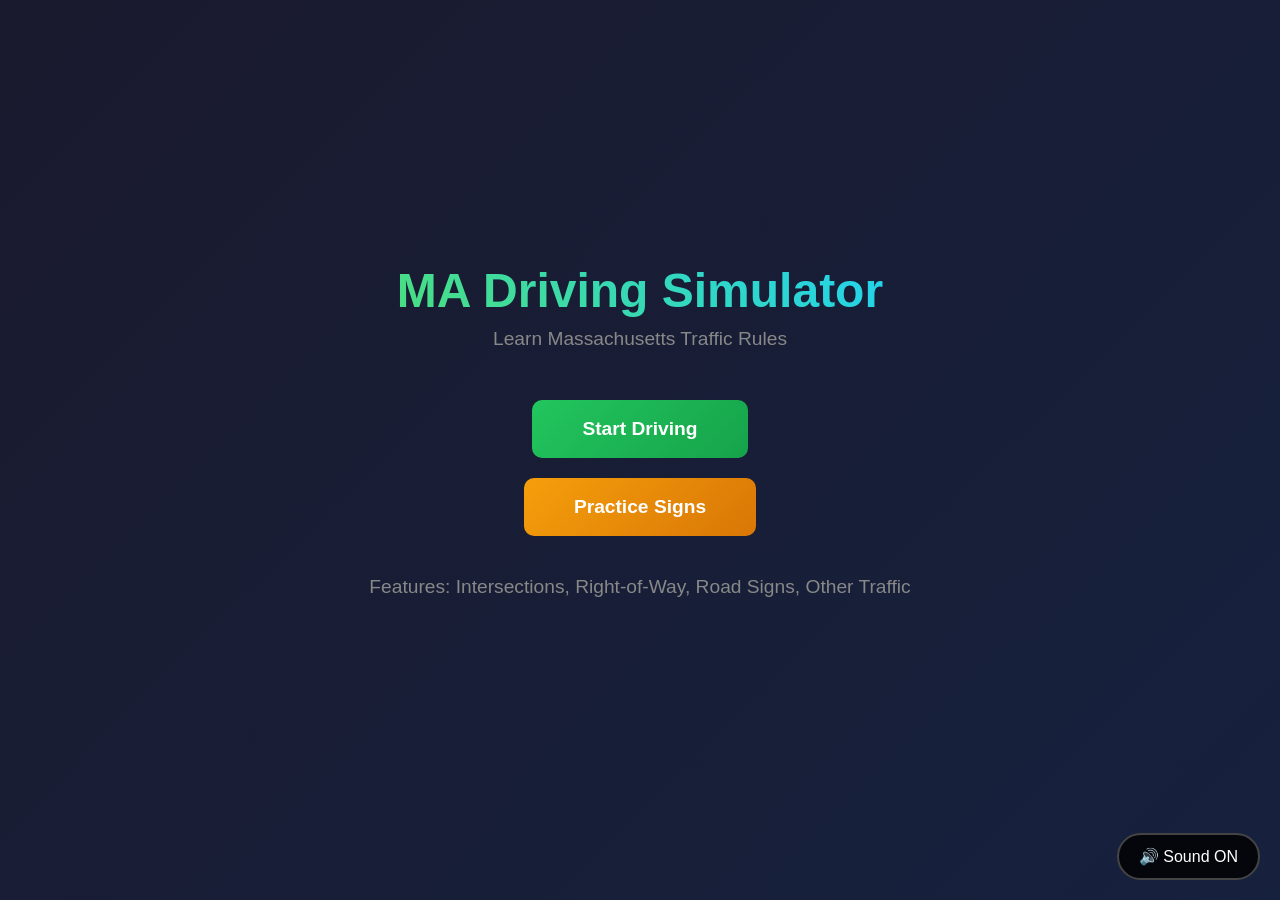
==== commit f92f92eb: "Add visual scenario graphics, remove sky, enhance audio system Major improvements to the driving sim" ====
--- a/driving-simulator.html
+++ b/driving-simulator.html
@@ -196,11 +196,31 @@
         .menuBtn.drive { background: linear-gradient(135deg, #22c55e, #16a34a); }
         .menuBtn.signs { background: linear-gradient(135deg, #f59e0b, #d97706); }
 
-        /* Intersection Decision UI */
+        /* Audio Toggle */
+        #audioToggle {
+            position: fixed;
+            bottom: 20px;
+            right: 20px;
+            background: rgba(0,0,0,0.8);
+            padding: 12px 20px;
+            border-radius: 25px;
+            cursor: pointer;
+            z-index: 10000;
+            color: white;
+            font-size: 1rem;
+            border: 2px solid #444;
+            transition: all 0.3s;
+        }
+        #audioToggle:hover {
+            background: rgba(0,0,0,0.95);
+            transform: scale(1.05);
+        }
+
+        /* Intersection Decision UI - VISUAL FOCUSED */
         #intersectionUI {
             position: absolute;
             top: 0; left: 0; right: 0; bottom: 0;
-            background: rgba(0,0,0,0.9);
+            background: rgba(0,0,0,0.95);
             display: none;
             flex-direction: column;
             align-items: center;
@@ -209,16 +229,21 @@
         }
         #intersectionUI.show { display: flex; }
         #intersectionTitle {
-            font-size: 2rem;
+            font-size: 1.4rem;
             color: #fbbf24;
-            margin-bottom: 20px;
+            margin-bottom: 10px;
         }
         #intersectionQuestion {
-            font-size: 1.4rem;
-            margin: 20px 0;
+            font-size: 1.2rem;
+            margin: 10px 0;
             text-align: center;
-            max-width: 600px;
-            line-height: 1.5;
+            max-width: 700px;
+            line-height: 1.4;
+            color: #ccc;
+        }
+        #intersectionDiagram {
+            border: 3px solid #fbbf24;
+            border-radius: 10px;
         }
         .choiceBtn {
             padding: 20px 50px;
@@ -235,9 +260,9 @@
         .choiceBtn.wait { background: #ef4444; }
         .choiceBtn:hover { filter: brightness(1.1); transform: scale(1.05); }
         #intersectionHint {
-            color: #888;
-            margin-top: 20px;
-            font-size: 1rem;
+            color: #666;
+            margin-top: 10px;
+            font-size: 0.9rem;
             max-width: 500px;
             text-align: center;
         }
@@ -246,6 +271,11 @@
 <body>
 <div id="gameContainer">
     <canvas id="gameCanvas"></canvas>
+
+    <!-- Audio Toggle -->
+    <div id="audioToggle" onclick="toggleAudioUI()">
+        <span id="audioIcon">🔊</span> Sound ON
+    </div>
 
     <div id="hud">
         <div id="speedBox" class="hud-box">
@@ -286,8 +316,8 @@
     </div>
 
     <div id="intersectionUI">
-        <div id="intersectionTitle">INTERSECTION</div>
-        <canvas id="intersectionDiagram" width="350" height="350"></canvas>
+        <div id="intersectionTitle">DECISION TIME</div>
+        <canvas id="intersectionDiagram" width="700" height="450"></canvas>
         <div id="intersectionQuestion">What should you do?</div>
         <div>
             <button class="choiceBtn go" onclick="makeChoice('go')">GO - I Have Right of Way</button>
@@ -526,119 +556,677 @@
 };
 
 // =====================
-// INTERSECTION SCENARIOS - Right of Way Practice
+// VISUAL INTERSECTION SCENARIOS - Shows actual situations, minimal text
 // =====================
 const INTERSECTIONS = [
     {
-        type: '4way',
-        title: '4-WAY STOP INTERSECTION',
-        question: 'You and another car arrived at the SAME TIME.\nThe other car is on your RIGHT.\nWho has the right-of-way?',
+        type: '4way_same_time_right',
+        title: '4-WAY STOP',
+        question: 'Both cars stopped at the same time. What do you do?',
         correctAnswer: 'wait',
-        cars: [{dir: 'right', label: 'Same time', color: '#3b82f6'}],
         rule: 'At a 4-way stop when arriving at the same time, yield to the vehicle on your RIGHT.',
+        draw: function(ctx, w, h) {
+            drawIntersectionBase(ctx, w, h);
+            drawStopSigns(ctx, w, h);
+            // YOUR car (green) - at bottom
+            drawCarTopDown(ctx, w/2 + 30, h - 80, 0, '#22c55e', 'YOU');
+            // Blue car on your RIGHT - arrived same time
+            drawCarTopDown(ctx, w - 100, h/2 + 30, -Math.PI/2, '#3b82f6', '');
+            // "Same time" labels
+            ctx.fillStyle = '#fbbf24';
+            ctx.font = 'bold 14px Arial';
+            ctx.textAlign = 'center';
+            ctx.fillText('SAME TIME', w/2 + 30, h - 25);
+            ctx.fillText('SAME TIME', w - 55, h/2 + 80);
+        }
     },
     {
-        type: '4way',
-        title: '4-WAY STOP INTERSECTION',
-        question: 'You arrived at the intersection FIRST.\nAnother car arrived after you.\nWho should go first?',
+        type: '4way_you_first',
+        title: '4-WAY STOP',
+        question: 'You arrived first. What do you do?',
         correctAnswer: 'go',
-        cars: [{dir: 'left', label: '2nd', color: '#3b82f6'}],
         rule: 'First to arrive = first to go. You have the right-of-way.',
+        draw: function(ctx, w, h) {
+            drawIntersectionBase(ctx, w, h);
+            drawStopSigns(ctx, w, h);
+            // YOUR car - arrived 1st
+            drawCarTopDown(ctx, w/2 + 30, h - 80, 0, '#22c55e', 'YOU');
+            // Blue car on left - arrived 2nd
+            drawCarTopDown(ctx, 80, h/2 - 30, Math.PI/2, '#3b82f6', '');
+            // Arrival order
+            ctx.fillStyle = '#fbbf24';
+            ctx.font = 'bold 16px Arial';
+            ctx.textAlign = 'center';
+            ctx.fillText('1st', w/2 + 30, h - 25);
+            ctx.fillText('2nd', 130, h/2 - 30);
+        }
     },
     {
-        type: '4way',
-        title: '4-WAY STOP INTERSECTION',
-        question: 'Another car arrived BEFORE you did.\nThey are waiting at the intersection.\nWho goes first?',
+        type: '4way_they_first',
+        title: '4-WAY STOP',
+        question: 'The other car arrived first. What do you do?',
         correctAnswer: 'wait',
-        cars: [{dir: 'ahead', label: '1st', color: '#3b82f6'}],
         rule: 'The vehicle that arrived first has right-of-way. Wait your turn.',
+        draw: function(ctx, w, h) {
+            drawIntersectionBase(ctx, w, h);
+            drawStopSigns(ctx, w, h);
+            // YOUR car - arrived 2nd
+            drawCarTopDown(ctx, w/2 + 30, h - 80, 0, '#22c55e', 'YOU');
+            // Blue car ahead - arrived 1st
+            drawCarTopDown(ctx, w/2 - 30, 80, Math.PI, '#3b82f6', '');
+            // Arrival order
+            ctx.fillStyle = '#fbbf24';
+            ctx.font = 'bold 16px Arial';
+            ctx.textAlign = 'center';
+            ctx.fillText('2nd', w/2 + 30, h - 25);
+            ctx.fillText('1st', w/2 - 30, 135);
+        }
     },
     {
-        type: '4way',
-        title: '4-WAY STOP INTERSECTION',
-        question: 'Three cars arrived before you.\nYou are the last one to arrive.\nWhat should you do?',
+        type: '4way_three_cars',
+        title: '4-WAY STOP',
+        question: 'Three cars arrived before you. What do you do?',
         correctAnswer: 'wait',
-        cars: [
-            {dir: 'left', label: '1st', color: '#3b82f6'},
-            {dir: 'right', label: '2nd', color: '#22c55e'},
-            {dir: 'ahead', label: '3rd', color: '#f59e0b'}
-        ],
         rule: 'Wait for all vehicles that arrived before you to proceed.',
+        draw: function(ctx, w, h) {
+            drawIntersectionBase(ctx, w, h);
+            drawStopSigns(ctx, w, h);
+            // YOUR car - arrived 4th
+            drawCarTopDown(ctx, w/2 + 30, h - 80, 0, '#22c55e', 'YOU');
+            // Three other cars
+            drawCarTopDown(ctx, 80, h/2 - 30, Math.PI/2, '#3b82f6', '');
+            drawCarTopDown(ctx, w - 100, h/2 + 30, -Math.PI/2, '#f59e0b', '');
+            drawCarTopDown(ctx, w/2 - 30, 80, Math.PI, '#a855f7', '');
+            // Labels
+            ctx.fillStyle = '#fbbf24';
+            ctx.font = 'bold 14px Arial';
+            ctx.textAlign = 'center';
+            ctx.fillText('4th', w/2 + 30, h - 25);
+            ctx.fillText('1st', 130, h/2 - 30);
+            ctx.fillText('2nd', w - 55, h/2 + 80);
+            ctx.fillText('3rd', w/2 - 30, 135);
+        }
     },
     {
-        type: 'yield',
-        title: 'YIELD SIGN - YOU MUST YIELD',
-        question: 'You have a YIELD sign.\nCars are approaching on the cross street.\nWhat do you do?',
+        type: 'yield_traffic',
+        title: 'YIELD SIGN',
+        question: 'You have a yield sign. Cross traffic is coming. What do you do?',
         correctAnswer: 'wait',
-        cars: [{dir: 'left', label: '', color: '#3b82f6'}, {dir: 'right', label: '', color: '#22c55e'}],
         rule: 'YIELD sign means you must give right-of-way to ALL cross traffic.',
+        draw: function(ctx, w, h) {
+            drawIntersectionBase(ctx, w, h);
+            // Yield sign for you
+            drawYieldSignTopDown(ctx, w/2 + 80, h - 140);
+            // YOUR car
+            drawCarTopDown(ctx, w/2 + 30, h - 80, 0, '#22c55e', 'YOU');
+            // Cross traffic
+            drawCarTopDown(ctx, 100, h/2 - 30, Math.PI/2, '#3b82f6', '');
+            drawCarTopDown(ctx, w - 120, h/2 + 30, -Math.PI/2, '#ef4444', '');
+            // Movement arrows for cross traffic
+            ctx.strokeStyle = '#3b82f6';
+            ctx.lineWidth = 3;
+            ctx.setLineDash([5, 5]);
+            ctx.beginPath();
+            ctx.moveTo(130, h/2 - 30);
+            ctx.lineTo(w - 130, h/2 - 30);
+            ctx.stroke();
+            ctx.setLineDash([]);
+        }
     },
     {
-        type: 'yield',
-        title: 'YIELD SIGN - YOU MUST YIELD',
-        question: 'You have a YIELD sign.\nThe cross street is COMPLETELY CLEAR.\nWhat do you do?',
+        type: 'yield_clear',
+        title: 'YIELD SIGN',
+        question: 'You have a yield sign. The road is completely clear. What do you do?',
         correctAnswer: 'go',
-        cars: [],
         rule: 'If the way is clear and safe, you may proceed after yielding.',
+        draw: function(ctx, w, h) {
+            drawIntersectionBase(ctx, w, h);
+            // Yield sign for you
+            drawYieldSignTopDown(ctx, w/2 + 80, h - 140);
+            // YOUR car only - road is clear
+            drawCarTopDown(ctx, w/2 + 30, h - 80, 0, '#22c55e', 'YOU');
+            // "CLEAR" labels
+            ctx.fillStyle = '#22c55e';
+            ctx.font = 'bold 18px Arial';
+            ctx.textAlign = 'center';
+            ctx.fillText('CLEAR', 150, h/2);
+            ctx.fillText('CLEAR', w - 150, h/2);
+        }
     },
     {
-        type: 'uncontrolled',
-        title: 'UNCONTROLLED INTERSECTION (No Signs)',
-        question: 'There are NO stop signs or signals.\nA car is approaching from your RIGHT.\nWho has right-of-way?',
+        type: 'uncontrolled_right',
+        title: 'NO SIGNS OR SIGNALS',
+        question: 'No traffic controls. Car approaching from your right. What do you do?',
         correctAnswer: 'wait',
-        cars: [{dir: 'right', label: '', color: '#3b82f6'}],
         rule: 'At uncontrolled intersections: YIELD to vehicles on your RIGHT.',
+        draw: function(ctx, w, h) {
+            drawIntersectionBase(ctx, w, h);
+            // No signs - uncontrolled
+            ctx.fillStyle = '#888';
+            ctx.font = '12px Arial';
+            ctx.textAlign = 'center';
+            ctx.fillText('(No signs)', w/2, 30);
+            // YOUR car
+            drawCarTopDown(ctx, w/2 + 30, h - 80, 0, '#22c55e', 'YOU');
+            // Car from right
+            drawCarTopDown(ctx, w - 100, h/2 + 30, -Math.PI/2, '#3b82f6', '');
+            // Arrow showing they're approaching
+            ctx.strokeStyle = '#3b82f6';
+            ctx.lineWidth = 3;
+            ctx.setLineDash([5, 5]);
+            ctx.beginPath();
+            ctx.moveTo(w - 130, h/2 + 30);
+            ctx.lineTo(w/2 + 70, h/2 + 30);
+            ctx.stroke();
+            ctx.setLineDash([]);
+        }
     },
     {
-        type: 'uncontrolled',
-        title: 'UNCONTROLLED INTERSECTION (No Signs)',
-        question: 'No signs or signals present.\nA car approaches from your LEFT.\nWho should go first?',
+        type: 'uncontrolled_left',
+        title: 'NO SIGNS OR SIGNALS',
+        question: 'No traffic controls. Car approaching from your left. What do you do?',
         correctAnswer: 'go',
-        cars: [{dir: 'left', label: '', color: '#3b82f6'}],
         rule: 'You are on their right, so YOU have the right-of-way.',
+        draw: function(ctx, w, h) {
+            drawIntersectionBase(ctx, w, h);
+            // No signs
+            ctx.fillStyle = '#888';
+            ctx.font = '12px Arial';
+            ctx.textAlign = 'center';
+            ctx.fillText('(No signs)', w/2, 30);
+            // YOUR car
+            drawCarTopDown(ctx, w/2 + 30, h - 80, 0, '#22c55e', 'YOU');
+            // Car from left
+            drawCarTopDown(ctx, 80, h/2 - 30, Math.PI/2, '#3b82f6', '');
+        }
     },
     {
-        type: 'schoolBus',
-        title: 'SCHOOL BUS - RED LIGHTS FLASHING',
-        question: 'A school bus ahead has STOPPED.\nIts RED lights are FLASHING.\nThe STOP arm is extended.\nWhat must you do?',
+        type: 'school_bus',
+        title: 'SCHOOL BUS',
+        question: 'School bus with flashing red lights and stop arm. What do you do?',
         correctAnswer: 'wait',
-        cars: [{dir: 'ahead', label: 'STOP', color: '#fbbf24', type: 'bus'}],
-        rule: 'You MUST STOP for a school bus with flashing red lights! $250 fine and possible license suspension for violations!',
+        rule: 'You MUST STOP for a school bus with flashing red lights! $250 fine for violations!',
+        draw: function(ctx, w, h) {
+            // Straight road scene
+            ctx.fillStyle = '#228b22';
+            ctx.fillRect(0, 0, w, h);
+            ctx.fillStyle = '#444';
+            ctx.fillRect(w/2 - 100, 0, 200, h);
+            // Lane marking
+            ctx.strokeStyle = '#fbbf24';
+            ctx.lineWidth = 4;
+            ctx.setLineDash([20, 15]);
+            ctx.beginPath();
+            ctx.moveTo(w/2, 0);
+            ctx.lineTo(w/2, h);
+            ctx.stroke();
+            ctx.setLineDash([]);
+            // School bus ahead
+            ctx.fillStyle = '#fbbf24';
+            ctx.fillRect(w/2 - 40, 100, 80, 50);
+            ctx.fillStyle = '#000';
+            ctx.font = 'bold 12px Arial';
+            ctx.textAlign = 'center';
+            ctx.fillText('SCHOOL BUS', w/2, 130);
+            // Flashing red lights
+            ctx.fillStyle = '#ff0000';
+            ctx.beginPath();
+            ctx.arc(w/2 - 30, 95, 8, 0, Math.PI * 2);
+            ctx.fill();
+            ctx.beginPath();
+            ctx.arc(w/2 + 30, 95, 8, 0, Math.PI * 2);
+            ctx.fill();
+            // Stop arm extended
+            ctx.fillStyle = '#ff0000';
+            ctx.fillRect(w/2 - 70, 115, 30, 20);
+            ctx.fillStyle = '#fff';
+            ctx.font = 'bold 10px Arial';
+            ctx.fillText('STOP', w/2 - 55, 128);
+            // Children
+            drawPedestrian(ctx, w/2 - 20, 170, '#FFB6C1');
+            drawPedestrian(ctx, w/2 + 10, 175, '#87CEEB');
+            // YOUR car
+            drawCarTopDown(ctx, w/2 + 30, h - 100, 0, '#22c55e', 'YOU');
+        }
     },
     {
         type: 'emergency',
-        title: 'EMERGENCY VEHICLE APPROACHING',
-        question: 'An ambulance with SIRENS and LIGHTS\nis approaching from BEHIND you.\nWhat must you do?',
+        title: 'EMERGENCY VEHICLE',
+        question: 'Ambulance with sirens approaching from behind. What do you do?',
         correctAnswer: 'wait',
-        cars: [{dir: 'behind', label: '🚨', color: '#dc2626', type: 'emergency'}],
-        rule: 'Pull to the RIGHT and STOP for emergency vehicles. It is the law in Massachusetts!',
+        rule: 'Pull to the RIGHT and STOP for emergency vehicles. It\'s the law!',
+        draw: function(ctx, w, h) {
+            // Road scene
+            ctx.fillStyle = '#228b22';
+            ctx.fillRect(0, 0, w, h);
+            ctx.fillStyle = '#444';
+            ctx.fillRect(w/2 - 100, 0, 200, h);
+            // Lane marking
+            ctx.strokeStyle = '#fbbf24';
+            ctx.lineWidth = 4;
+            ctx.setLineDash([20, 15]);
+            ctx.beginPath();
+            ctx.moveTo(w/2, 0);
+            ctx.lineTo(w/2, h);
+            ctx.stroke();
+            ctx.setLineDash([]);
+            // YOUR car
+            drawCarTopDown(ctx, w/2 + 30, h/2, 0, '#22c55e', 'YOU');
+            // Ambulance behind you
+            ctx.fillStyle = '#fff';
+            ctx.fillRect(w/2 + 10, h - 100, 40, 60);
+            ctx.fillStyle = '#ff0000';
+            ctx.fillRect(w/2 + 20, h - 95, 20, 20);
+            // Flashing lights
+            ctx.fillStyle = '#ff0000';
+            ctx.beginPath();
+            ctx.arc(w/2 + 15, h - 105, 8, 0, Math.PI * 2);
+            ctx.fill();
+            ctx.fillStyle = '#0000ff';
+            ctx.beginPath();
+            ctx.arc(w/2 + 45, h - 105, 8, 0, Math.PI * 2);
+            ctx.fill();
+            // Sound waves
+            ctx.strokeStyle = '#ff0000';
+            ctx.lineWidth = 2;
+            for (let i = 1; i <= 3; i++) {
+                ctx.beginPath();
+                ctx.arc(w/2 + 30, h - 70, 20 + i * 15, -0.5, 0.5);
+                ctx.stroke();
+            }
+            // Arrow showing where to go
+            ctx.strokeStyle = '#22c55e';
+            ctx.lineWidth = 3;
+            ctx.setLineDash([5, 5]);
+            ctx.beginPath();
+            ctx.moveTo(w/2 + 30, h/2 - 30);
+            ctx.lineTo(w/2 + 70, h/2 - 50);
+            ctx.stroke();
+            ctx.setLineDash([]);
+            ctx.fillStyle = '#22c55e';
+            ctx.font = '12px Arial';
+            ctx.fillText('Pull right & stop', w/2 + 100, h/2 - 40);
+        }
     },
     {
-        type: 'pedestrian',
-        title: 'PEDESTRIAN IN CROSSWALK',
-        question: 'A pedestrian is CROSSING in the crosswalk.\nThey are walking across your path.\nWhat must you do?',
+        type: 'pedestrian_crosswalk',
+        title: 'CROSSWALK',
+        question: 'Pedestrians are crossing. What do you do?',
         correctAnswer: 'wait',
-        cars: [{dir: 'crossing', label: '🚶', color: '#fff', type: 'pedestrian'}],
         rule: 'Pedestrians in crosswalks ALWAYS have right-of-way. You MUST stop and wait.',
+        draw: function(ctx, w, h) {
+            // Road scene
+            ctx.fillStyle = '#228b22';
+            ctx.fillRect(0, 0, w, h);
+            ctx.fillStyle = '#444';
+            ctx.fillRect(w/2 - 100, 0, 200, h);
+            // Crosswalk stripes
+            ctx.fillStyle = '#fff';
+            for (let x = w/2 - 90; x < w/2 + 90; x += 25) {
+                ctx.fillRect(x, h/2 - 50, 15, 100);
+            }
+            // Pedestrians crossing
+            drawPedestrian(ctx, w/2 - 30, h/2, '#FFB6C1');
+            drawPedestrian(ctx, w/2, h/2 - 20, '#87CEEB');
+            drawPedestrian(ctx, w/2 + 20, h/2 + 15, '#98FB98');
+            // Walking direction
+            ctx.strokeStyle = '#fff';
+            ctx.lineWidth = 2;
+            ctx.beginPath();
+            ctx.moveTo(w/2 - 50, h/2);
+            ctx.lineTo(w/2 + 50, h/2);
+            ctx.stroke();
+            // YOUR car approaching
+            drawCarTopDown(ctx, w/2 + 30, h - 80, 0, '#22c55e', 'YOU');
+        }
     },
     {
-        type: 'turning',
-        title: 'LEFT TURN AT INTERSECTION',
-        question: 'You want to turn LEFT.\nOncoming traffic is approaching.\nWhat should you do?',
+        type: 'left_turn_oncoming',
+        title: 'LEFT TURN',
+        question: 'You want to turn left. Oncoming traffic is approaching. What do you do?',
         correctAnswer: 'wait',
-        cars: [{dir: 'ahead', label: '', color: '#3b82f6'}],
         rule: 'When turning left, you must YIELD to all oncoming traffic.',
+        draw: function(ctx, w, h) {
+            drawIntersectionBase(ctx, w, h);
+            // Traffic light - green
+            drawTrafficLightTopDown(ctx, w/2 + 80, h - 160, 'green');
+            // YOUR car wanting to turn left
+            drawCarTopDown(ctx, w/2 + 30, h - 80, 0, '#22c55e', 'YOU');
+            // Turn arrow
+            ctx.strokeStyle = '#fbbf24';
+            ctx.lineWidth = 3;
+            ctx.setLineDash([5, 5]);
+            ctx.beginPath();
+            ctx.moveTo(w/2 + 30, h - 110);
+            ctx.quadraticCurveTo(w/2 + 30, h/2, w/2 - 100, h/2 - 30);
+            ctx.stroke();
+            ctx.setLineDash([]);
+            // Oncoming car
+            drawCarTopDown(ctx, w/2 - 30, 100, Math.PI, '#3b82f6', '');
+            // Oncoming arrow
+            ctx.strokeStyle = '#3b82f6';
+            ctx.lineWidth = 3;
+            ctx.setLineDash([5, 5]);
+            ctx.beginPath();
+            ctx.moveTo(w/2 - 30, 130);
+            ctx.lineTo(w/2 - 30, h - 100);
+            ctx.stroke();
+            ctx.setLineDash([]);
+        }
     },
     {
-        type: 'turning',
-        title: 'RIGHT TURN ON RED',
-        question: 'The light is RED.\nYou want to turn RIGHT.\nThere is NO "No Turn on Red" sign.\nWhat should you do?',
+        type: 'right_on_red',
+        title: 'RED LIGHT - RIGHT TURN',
+        question: 'Red light, you want to turn right. No sign prohibits it. What do you do?',
         correctAnswer: 'wait',
-        cars: [],
-        hint: 'Think about what you must do FIRST...',
-        rule: 'Right on red is allowed ONLY after coming to a COMPLETE STOP and yielding to traffic and pedestrians.',
-    },
+        hint: 'You must STOP FIRST before turning right on red',
+        rule: 'Right on red is allowed ONLY after coming to a COMPLETE STOP and checking traffic.',
+        draw: function(ctx, w, h) {
+            drawIntersectionBase(ctx, w, h);
+            // Traffic light - RED
+            drawTrafficLightTopDown(ctx, w/2 + 80, h - 160, 'red');
+            // YOUR car
+            drawCarTopDown(ctx, w/2 + 30, h - 80, 0, '#22c55e', 'YOU');
+            // Turn arrow (right)
+            ctx.strokeStyle = '#fbbf24';
+            ctx.lineWidth = 3;
+            ctx.setLineDash([5, 5]);
+            ctx.beginPath();
+            ctx.moveTo(w/2 + 30, h - 110);
+            ctx.quadraticCurveTo(w/2 + 30, h/2, w - 100, h/2 + 30);
+            ctx.stroke();
+            ctx.setLineDash([]);
+            // "Must stop first" hint
+            ctx.fillStyle = '#ff6b6b';
+            ctx.font = 'bold 14px Arial';
+            ctx.textAlign = 'center';
+            ctx.fillText('STOP FIRST!', w/2 + 30, h - 15);
+        }
+    },
+    {
+        type: 'green_light_clear',
+        title: 'GREEN LIGHT',
+        question: 'Green light, road is clear. What do you do?',
+        correctAnswer: 'go',
+        rule: 'Green light means GO if the intersection is clear.',
+        draw: function(ctx, w, h) {
+            drawIntersectionBase(ctx, w, h);
+            // Traffic light - GREEN
+            drawTrafficLightTopDown(ctx, w/2 + 80, h - 160, 'green');
+            // YOUR car
+            drawCarTopDown(ctx, w/2 + 30, h - 80, 0, '#22c55e', 'YOU');
+            // Clear signs
+            ctx.fillStyle = '#22c55e';
+            ctx.font = 'bold 16px Arial';
+            ctx.textAlign = 'center';
+            ctx.fillText('CLEAR', w/2, h/2 - 80);
+            ctx.fillText('CLEAR', w/2 - 100, h/2);
+            ctx.fillText('CLEAR', w/2 + 100, h/2);
+        }
+    },
+    {
+        type: 'fire_hydrant_parking',
+        title: 'PARKING',
+        question: 'Can you park 8 feet from this fire hydrant?',
+        correctAnswer: 'wait',
+        rule: 'Must park at least 10 feet from fire hydrants in Massachusetts.',
+        draw: function(ctx, w, h) {
+            // Street scene
+            ctx.fillStyle = '#228b22';
+            ctx.fillRect(0, 0, w, h);
+            ctx.fillStyle = '#444';
+            ctx.fillRect(0, h/2 - 50, w, 100);
+            // Sidewalk
+            ctx.fillStyle = '#999';
+            ctx.fillRect(0, h/2 - 80, w, 30);
+            // Fire hydrant
+            ctx.fillStyle = '#ff0000';
+            ctx.beginPath();
+            ctx.arc(w/2, h/2 - 95, 15, 0, Math.PI * 2);
+            ctx.fill();
+            ctx.fillStyle = '#cc0000';
+            ctx.beginPath();
+            ctx.arc(w/2, h/2 - 95, 8, 0, Math.PI * 2);
+            ctx.fill();
+            // Distance marker - 8 feet
+            ctx.strokeStyle = '#fbbf24';
+            ctx.lineWidth = 2;
+            ctx.setLineDash([5, 5]);
+            ctx.beginPath();
+            ctx.moveTo(w/2, h/2 - 80);
+            ctx.lineTo(w/2 + 60, h/2 - 80);
+            ctx.stroke();
+            ctx.setLineDash([]);
+            ctx.fillStyle = '#fbbf24';
+            ctx.font = 'bold 14px Arial';
+            ctx.textAlign = 'center';
+            ctx.fillText('8 ft', w/2 + 30, h/2 - 90);
+            // YOUR car wanting to park
+            drawCarTopDown(ctx, w/2 + 80, h/2, Math.PI/2, '#22c55e', 'YOU');
+            // 10 ft zone marked
+            ctx.fillStyle = 'rgba(255, 0, 0, 0.2)';
+            ctx.fillRect(w/2 - 75, h/2 - 80, 150, 30);
+            ctx.fillStyle = '#ff0000';
+            ctx.font = '12px Arial';
+            ctx.fillText('10 ft NO PARKING ZONE', w/2, h/2 - 55);
+        }
+    },
+    {
+        type: 'railroad_crossing',
+        title: 'RAILROAD CROSSING',
+        question: 'Lights are flashing at railroad crossing. What do you do?',
+        correctAnswer: 'wait',
+        rule: 'When railroad crossing lights flash, STOP and wait. Never try to beat a train!',
+        draw: function(ctx, w, h) {
+            // Road
+            ctx.fillStyle = '#228b22';
+            ctx.fillRect(0, 0, w, h);
+            ctx.fillStyle = '#444';
+            ctx.fillRect(w/2 - 80, 0, 160, h);
+            // Railroad tracks
+            ctx.strokeStyle = '#888';
+            ctx.lineWidth = 8;
+            ctx.beginPath();
+            ctx.moveTo(0, h/2 - 10);
+            ctx.lineTo(w, h/2 - 10);
+            ctx.stroke();
+            ctx.beginPath();
+            ctx.moveTo(0, h/2 + 10);
+            ctx.lineTo(w, h/2 + 10);
+            ctx.stroke();
+            // Ties
+            ctx.fillStyle = '#654321';
+            for (let x = 0; x < w; x += 40) {
+                ctx.fillRect(x, h/2 - 20, 12, 40);
+            }
+            // Crossing signal
+            ctx.fillStyle = '#333';
+            ctx.fillRect(w/2 + 100, h/2 - 80, 15, 100);
+            // Flashing red lights
+            ctx.fillStyle = '#ff0000';
+            ctx.beginPath();
+            ctx.arc(w/2 + 85, h/2 - 70, 12, 0, Math.PI * 2);
+            ctx.fill();
+            ctx.beginPath();
+            ctx.arc(w/2 + 130, h/2 - 70, 12, 0, Math.PI * 2);
+            ctx.fill();
+            // X sign
+            ctx.strokeStyle = '#fbbf24';
+            ctx.lineWidth = 6;
+            ctx.beginPath();
+            ctx.moveTo(w/2 + 90, h/2 - 50);
+            ctx.lineTo(w/2 + 125, h/2 - 20);
+            ctx.stroke();
+            ctx.beginPath();
+            ctx.moveTo(w/2 + 125, h/2 - 50);
+            ctx.lineTo(w/2 + 90, h/2 - 20);
+            ctx.stroke();
+            // YOUR car
+            drawCarTopDown(ctx, w/2 + 30, h - 100, 0, '#22c55e', 'YOU');
+            // Stop line
+            ctx.strokeStyle = '#fff';
+            ctx.lineWidth = 6;
+            ctx.beginPath();
+            ctx.moveTo(w/2 - 70, h/2 + 60);
+            ctx.lineTo(w/2 + 70, h/2 + 60);
+            ctx.stroke();
+        }
+    }
 ];
+
+// =====================
+// VISUAL DRAWING HELPERS
+// =====================
+function drawIntersectionBase(ctx, w, h) {
+    // Grass background
+    ctx.fillStyle = '#228b22';
+    ctx.fillRect(0, 0, w, h);
+
+    // Roads
+    ctx.fillStyle = '#444';
+    ctx.fillRect(w/2 - 70, 0, 140, h);  // Vertical
+    ctx.fillRect(0, h/2 - 70, w, 140);  // Horizontal
+
+    // Lane markings - vertical
+    ctx.strokeStyle = '#fbbf24';
+    ctx.lineWidth = 3;
+    ctx.setLineDash([15, 12]);
+    ctx.beginPath();
+    ctx.moveTo(w/2, 0);
+    ctx.lineTo(w/2, h/2 - 70);
+    ctx.stroke();
+    ctx.beginPath();
+    ctx.moveTo(w/2, h/2 + 70);
+    ctx.lineTo(w/2, h);
+    ctx.stroke();
+
+    // Lane markings - horizontal
+    ctx.beginPath();
+    ctx.moveTo(0, h/2);
+    ctx.lineTo(w/2 - 70, h/2);
+    ctx.stroke();
+    ctx.beginPath();
+    ctx.moveTo(w/2 + 70, h/2);
+    ctx.lineTo(w, h/2);
+    ctx.stroke();
+    ctx.setLineDash([]);
+
+    // Stop lines
+    ctx.strokeStyle = '#fff';
+    ctx.lineWidth = 4;
+    ctx.beginPath();
+    ctx.moveTo(w/2 - 65, h/2 + 65);
+    ctx.lineTo(w/2 + 65, h/2 + 65);
+    ctx.stroke();
+}
+
+function drawCarTopDown(ctx, x, y, angle, color, label) {
+    ctx.save();
+    ctx.translate(x, y);
+    ctx.rotate(angle);
+
+    // Car body
+    ctx.fillStyle = color;
+    ctx.fillRect(-18, -30, 36, 60);
+
+    // Windshield
+    ctx.fillStyle = label === 'YOU' ? '#87CEEB' : '#333';
+    ctx.fillRect(-12, -25, 24, 15);
+
+    // Rear window
+    ctx.fillStyle = label === 'YOU' ? '#87CEEB' : '#333';
+    ctx.fillRect(-12, 12, 24, 10);
+
+    // Wheels
+    ctx.fillStyle = '#111';
+    ctx.fillRect(-22, -22, 6, 14);
+    ctx.fillRect(16, -22, 6, 14);
+    ctx.fillRect(-22, 10, 6, 14);
+    ctx.fillRect(16, 10, 6, 14);
+
+    // Label
+    if (label) {
+        ctx.fillStyle = '#fff';
+        ctx.font = 'bold 11px Arial';
+        ctx.textAlign = 'center';
+        ctx.fillText(label, 0, 3);
+    }
+
+    ctx.restore();
+}
+
+function drawPedestrian(ctx, x, y, color) {
+    ctx.fillStyle = color;
+    ctx.beginPath();
+    ctx.arc(x, y, 10, 0, Math.PI * 2);
+    ctx.fill();
+    ctx.strokeStyle = '#333';
+    ctx.lineWidth = 2;
+    ctx.stroke();
+}
+
+function drawStopSigns(ctx, w, h) {
+    // Draw stop signs at each corner
+    const positions = [
+        {x: w/2 + 75, y: h/2 + 75},
+        {x: w/2 - 75, y: h/2 + 75},
+        {x: w/2 + 75, y: h/2 - 75},
+        {x: w/2 - 75, y: h/2 - 75}
+    ];
+
+    positions.forEach(pos => {
+        ctx.fillStyle = '#dc2626';
+        ctx.beginPath();
+        for (let i = 0; i < 8; i++) {
+            const angle = (i * Math.PI / 4) - Math.PI / 8;
+            const px = pos.x + 12 * Math.cos(angle);
+            const py = pos.y + 12 * Math.sin(angle);
+            if (i === 0) ctx.moveTo(px, py);
+            else ctx.lineTo(px, py);
+        }
+        ctx.closePath();
+        ctx.fill();
+        ctx.strokeStyle = '#fff';
+        ctx.lineWidth = 2;
+        ctx.stroke();
+    });
+}
+
+function drawYieldSignTopDown(ctx, x, y) {
+    ctx.fillStyle = '#fff';
+    ctx.strokeStyle = '#dc2626';
+    ctx.lineWidth = 4;
+    ctx.beginPath();
+    ctx.moveTo(x, y - 15);
+    ctx.lineTo(x - 15, y + 10);
+    ctx.lineTo(x + 15, y + 10);
+    ctx.closePath();
+    ctx.fill();
+    ctx.stroke();
+}
+
+function drawTrafficLightTopDown(ctx, x, y, state) {
+    ctx.fillStyle = '#333';
+    ctx.fillRect(x - 12, y - 30, 24, 60);
+
+    // Red
+    ctx.fillStyle = state === 'red' ? '#ff0000' : '#440000';
+    ctx.beginPath();
+    ctx.arc(x, y - 18, 7, 0, Math.PI * 2);
+    ctx.fill();
+
+    // Yellow
+    ctx.fillStyle = state === 'yellow' ? '#ffff00' : '#444400';
+    ctx.beginPath();
+    ctx.arc(x, y, 7, 0, Math.PI * 2);
+    ctx.fill();
+
+    // Green
+    ctx.fillStyle = state === 'green' ? '#00ff00' : '#004400';
+    ctx.beginPath();
+    ctx.arc(x, y + 18, 7, 0, Math.PI * 2);
+    ctx.fill();
+}
 
 // =====================
 // INPUT HANDLING
@@ -686,6 +1274,11 @@
 function startGame(mode) {
     document.getElementById('menu').classList.add('hidden');
 
+    // Resume audio context on user interaction
+    if (audioCtx && audioCtx.state === 'suspended') {
+        audioCtx.resume();
+    }
+
     game.score = 0;
     game.streak = 0;
     game.speed = 0;
@@ -706,10 +1299,13 @@
             spawnTraffic(300 + i * 200);
         }
         document.getElementById('messageText').textContent = 'Use W/S to control speed. A/D to change lanes. Watch for signs!';
+        // Start background music
+        startBackgroundMusic();
     } else {
         startSignQuiz();
     }
 
+    playClickSound();
     updateHUD();
 }
 
@@ -779,154 +1375,19 @@
     ctx.fillStyle = '#1a1a2e';
     ctx.fillRect(0, 0, w, h);
 
-    // Grass
-    ctx.fillStyle = '#228b22';
-    ctx.fillRect(0, 0, w, h);
-
-    // Roads
-    ctx.fillStyle = '#444';
-    // Vertical road
-    ctx.fillRect(w/2 - 50, 0, 100, h);
-    // Horizontal road
-    ctx.fillRect(0, h/2 - 50, w, 100);
-
-    // Lane markings
-    ctx.strokeStyle = '#fbbf24';
-    ctx.lineWidth = 3;
-    ctx.setLineDash([15, 15]);
-
-    // Vertical center line
-    ctx.beginPath();
-    ctx.moveTo(w/2, 0);
-    ctx.lineTo(w/2, h/2 - 50);
-    ctx.moveTo(w/2, h/2 + 50);
-    ctx.lineTo(w/2, h);
-    ctx.stroke();
-
-    // Horizontal center line
-    ctx.beginPath();
-    ctx.moveTo(0, h/2);
-    ctx.lineTo(w/2 - 50, h/2);
-    ctx.moveTo(w/2 + 50, h/2);
-    ctx.lineTo(w, h/2);
-    ctx.stroke();
-
-    ctx.setLineDash([]);
-
-    // Edge lines
-    ctx.strokeStyle = '#fff';
-    ctx.lineWidth = 2;
-    ctx.strokeRect(w/2 - 50, 0, 100, h/2 - 50);
-    ctx.strokeRect(w/2 - 50, h/2 + 50, 100, h/2 - 50);
-    ctx.strokeRect(0, h/2 - 50, w/2 - 50, 100);
-    ctx.strokeRect(w/2 + 50, h/2 - 50, w/2 - 50, 100);
-
-    // YOUR CAR (green, at bottom)
-    ctx.fillStyle = '#22c55e';
-    ctx.fillRect(w/2 + 5, h - 70, 35, 55);
-    ctx.fillStyle = '#fff';
-    ctx.font = 'bold 12px Arial';
-    ctx.textAlign = 'center';
-    ctx.fillText('YOU', w/2 + 22, h - 38);
-
-    // Arrow showing your direction
-    ctx.fillStyle = '#22c55e';
-    ctx.beginPath();
-    ctx.moveTo(w/2 + 22, h - 85);
-    ctx.lineTo(w/2 + 12, h - 75);
-    ctx.lineTo(w/2 + 32, h - 75);
-    ctx.closePath();
-    ctx.fill();
-
-    // Other cars
-    if (game.intersection && game.intersection.cars) {
-        for (const car of game.intersection.cars) {
-            let x, y, cw, ch;
-
-            // Determine position based on direction
-            switch(car.dir) {
-                case 'right':
-                    x = w - 70;
-                    y = h/2 - 45;
-                    cw = 55;
-                    ch = 35;
-                    break;
-                case 'left':
-                    x = 15;
-                    y = h/2 + 10;
-                    cw = 55;
-                    ch = 35;
-                    break;
-                case 'ahead':
-                    x = w/2 - 40;
-                    y = 15;
-                    cw = 35;
-                    ch = 55;
-                    break;
-                case 'behind':
-                    x = w/2 + 5;
-                    y = h - 130;
-                    cw = 35;
-                    ch = 55;
-                    break;
-                case 'crossing':
-                    // Pedestrian
-                    ctx.fillStyle = '#fff';
-                    ctx.beginPath();
-                    ctx.arc(w/2 - 25, h/2, 12, 0, Math.PI * 2);
-                    ctx.fill();
-                    ctx.fillRect(w/2 - 30, h/2 + 12, 10, 25);
-                    ctx.font = '16px Arial';
-                    ctx.fillText('🚶', w/2 - 25, h/2 + 5);
-                    continue;
-            }
-
-            // Draw vehicle
-            if (car.type === 'bus') {
-                ctx.fillStyle = '#fbbf24';
-                ctx.fillRect(x, y, cw * 1.3, ch * 1.2);
-                ctx.fillStyle = '#000';
-                ctx.font = 'bold 10px Arial';
-                ctx.textAlign = 'center';
-                ctx.fillText('SCHOOL', x + cw * 0.65, y + ch * 0.5);
-                ctx.fillText('BUS', x + cw * 0.65, y + ch * 0.8);
-                // Flashing lights
-                ctx.fillStyle = '#dc2626';
-                ctx.beginPath();
-                ctx.arc(x + 8, y - 5, 6, 0, Math.PI * 2);
-                ctx.arc(x + cw * 1.3 - 8, y - 5, 6, 0, Math.PI * 2);
-                ctx.fill();
-            } else if (car.type === 'emergency') {
-                ctx.fillStyle = '#dc2626';
-                ctx.fillRect(x, y, cw, ch);
-                ctx.fillStyle = '#fff';
-                ctx.font = '14px Arial';
-                ctx.textAlign = 'center';
-                ctx.fillText('🚨', x + cw/2, y + ch/2 + 5);
-            } else {
-                ctx.fillStyle = car.color;
-                ctx.fillRect(x, y, cw, ch);
-            }
-
-            // Label
-            if (car.label) {
-                ctx.fillStyle = '#fff';
-                ctx.font = 'bold 11px Arial';
-                ctx.textAlign = 'center';
-                ctx.fillText(car.label, x + cw/2, y + ch/2 + 4);
-            }
-        }
-    }
-
-    // Add context label
-    ctx.fillStyle = '#fff';
-    ctx.font = '14px Arial';
-    ctx.textAlign = 'center';
-    ctx.fillText('Intersection View (from above)', w/2, h - 10);
+    // Use the scenario's custom draw function if available
+    if (game.intersection && game.intersection.draw) {
+        game.intersection.draw(ctx, w, h);
+    }
 }
 
 function makeChoice(choice) {
     if (!game.intersection) return;
+
+    // Resume audio if needed
+    if (audioCtx && audioCtx.state === 'suspended') {
+        audioCtx.resume();
+    }
 
     const correct = choice === game.intersection.correctAnswer;
 
@@ -962,31 +1423,178 @@
     setTimeout(() => popup.classList.remove('show'), 3000);
 }
 
+// =====================
+// ENHANCED AUDIO SYSTEM
+// =====================
+let audioEnabled = true;
+let musicPlaying = false;
+let musicInterval = null;
+let audioCtx = null;
+
+function getAudioContext() {
+    if (!audioCtx) {
+        audioCtx = new (window.AudioContext || window.webkitAudioContext)();
+    }
+    return audioCtx;
+}
+
 function playSound(success) {
+    if (!audioEnabled) return;
     try {
-        const audioCtx = new (window.AudioContext || window.webkitAudioContext)();
-        const osc = audioCtx.createOscillator();
-        const gain = audioCtx.createGain();
+        const ctx = getAudioContext();
+
+        if (success) {
+            // Triumphant 3-note success sound
+            const notes = [880, 1108.73, 1318.5]; // A5, C#6, E6
+            notes.forEach((freq, i) => {
+                const osc = ctx.createOscillator();
+                const gain = ctx.createGain();
+                osc.connect(gain);
+                gain.connect(ctx.destination);
+                osc.frequency.value = freq;
+                osc.type = 'sine';
+                gain.gain.setValueAtTime(0.25, ctx.currentTime + i * 0.1);
+                gain.gain.exponentialRampToValueAtTime(0.01, ctx.currentTime + i * 0.1 + 0.3);
+                osc.start(ctx.currentTime + i * 0.1);
+                osc.stop(ctx.currentTime + i * 0.1 + 0.3);
+            });
+        } else {
+            // Low buzz failure sound
+            const osc1 = ctx.createOscillator();
+            const gain1 = ctx.createGain();
+            osc1.connect(gain1);
+            gain1.connect(ctx.destination);
+            osc1.frequency.value = 150;
+            osc1.type = 'sawtooth';
+            gain1.gain.setValueAtTime(0.2, ctx.currentTime);
+            gain1.gain.exponentialRampToValueAtTime(0.01, ctx.currentTime + 0.25);
+            osc1.start(ctx.currentTime);
+            osc1.stop(ctx.currentTime + 0.25);
+
+            // Second lower buzz
+            const osc2 = ctx.createOscillator();
+            const gain2 = ctx.createGain();
+            osc2.connect(gain2);
+            gain2.connect(ctx.destination);
+            osc2.frequency.value = 110;
+            osc2.type = 'sawtooth';
+            gain2.gain.setValueAtTime(0.15, ctx.currentTime + 0.15);
+            gain2.gain.exponentialRampToValueAtTime(0.01, ctx.currentTime + 0.4);
+            osc2.start(ctx.currentTime + 0.15);
+            osc2.stop(ctx.currentTime + 0.4);
+        }
+    } catch(e) {}
+}
+
+function playClickSound() {
+    if (!audioEnabled) return;
+    try {
+        const ctx = getAudioContext();
+        const osc = ctx.createOscillator();
+        const gain = ctx.createGain();
         osc.connect(gain);
-        gain.connect(audioCtx.destination);
-
-        if (success) {
-            osc.frequency.value = 523;
+        gain.connect(ctx.destination);
+        osc.frequency.value = 1000;
+        osc.type = 'sine';
+        gain.gain.setValueAtTime(0.1, ctx.currentTime);
+        gain.gain.exponentialRampToValueAtTime(0.01, ctx.currentTime + 0.05);
+        osc.start(ctx.currentTime);
+        osc.stop(ctx.currentTime + 0.05);
+    } catch(e) {}
+}
+
+function playEngineSound() {
+    if (!audioEnabled) return;
+    try {
+        const ctx = getAudioContext();
+        const baseFreq = 80 + game.speed * 2;
+        const osc = ctx.createOscillator();
+        const gain = ctx.createGain();
+        osc.connect(gain);
+        gain.connect(ctx.destination);
+        osc.frequency.value = baseFreq;
+        osc.type = 'sawtooth';
+        gain.gain.setValueAtTime(0.02, ctx.currentTime);
+        gain.gain.exponentialRampToValueAtTime(0.01, ctx.currentTime + 0.1);
+        osc.start(ctx.currentTime);
+        osc.stop(ctx.currentTime + 0.1);
+    } catch(e) {}
+}
+
+function startBackgroundMusic() {
+    if (!audioEnabled || musicPlaying) return;
+    musicPlaying = true;
+
+    const notes = [
+        { freq: 196.00, dur: 0.4 },  // G3
+        { freq: 220.00, dur: 0.4 },  // A3
+        { freq: 246.94, dur: 0.4 },  // B3
+        { freq: 261.63, dur: 0.6 },  // C4
+        { freq: 246.94, dur: 0.4 },  // B3
+        { freq: 220.00, dur: 0.4 },  // A3
+        { freq: 196.00, dur: 0.6 },  // G3
+    ];
+
+    let noteIndex = 0;
+
+    function playNote() {
+        if (!musicPlaying || !audioEnabled) return;
+        try {
+            const ctx = getAudioContext();
+            const note = notes[noteIndex];
+            const osc = ctx.createOscillator();
+            const gain = ctx.createGain();
+
+            osc.connect(gain);
+            gain.connect(ctx.destination);
+
+            osc.frequency.value = note.freq;
             osc.type = 'sine';
-            gain.gain.value = 0.15;
-            osc.start();
-            setTimeout(() => osc.frequency.value = 659, 100);
-            setTimeout(() => osc.frequency.value = 784, 200);
-        } else {
-            osc.frequency.value = 200;
-            osc.type = 'sawtooth';
-            gain.gain.value = 0.15;
-            osc.start();
-        }
-
-        gain.gain.exponentialRampToValueAtTime(0.01, audioCtx.currentTime + 0.4);
-        osc.stop(audioCtx.currentTime + 0.4);
-    } catch(e) {}
+            gain.gain.setValueAtTime(0.03, ctx.currentTime);
+            gain.gain.exponentialRampToValueAtTime(0.01, ctx.currentTime + note.dur * 0.8);
+
+            osc.start(ctx.currentTime);
+            osc.stop(ctx.currentTime + note.dur);
+
+            noteIndex = (noteIndex + 1) % notes.length;
+        } catch(e) {}
+    }
+
+    playNote();
+    musicInterval = setInterval(() => {
+        if (musicPlaying && audioEnabled) {
+            playNote();
+        }
+    }, 500);
+}
+
+function stopBackgroundMusic() {
+    musicPlaying = false;
+    if (musicInterval) {
+        clearInterval(musicInterval);
+        musicInterval = null;
+    }
+}
+
+function toggleAudio() {
+    audioEnabled = !audioEnabled;
+    if (!audioEnabled) {
+        stopBackgroundMusic();
+    }
+}
+
+function toggleAudioUI() {
+    toggleAudio();
+    const toggle = document.getElementById('audioToggle');
+    const icon = document.getElementById('audioIcon');
+    if (audioEnabled) {
+        icon.textContent = '🔊';
+        toggle.innerHTML = '<span id="audioIcon">🔊</span> Sound ON';
+        playClickSound();
+    } else {
+        icon.textContent = '🔇';
+        toggle.innerHTML = '<span id="audioIcon">🔇</span> Sound OFF';
+    }
 }
 
 function drawSign(sign) {
@@ -1303,40 +1911,31 @@
 function render() {
     const w = canvas.width, h = canvas.height;
 
-    // Sky gradient
-    const skyGrad = ctx.createLinearGradient(0, 0, 0, h * 0.45);
-    skyGrad.addColorStop(0, '#1e3a5f');
-    skyGrad.addColorStop(1, '#87ceeb');
-    ctx.fillStyle = skyGrad;
-    ctx.fillRect(0, 0, w, h * 0.45);
-
-    // Sun
-    ctx.fillStyle = '#fbbf24';
-    ctx.beginPath();
-    ctx.arc(w * 0.8, h * 0.15, 40, 0, Math.PI * 2);
-    ctx.fill();
-
-    // Grass
-    ctx.fillStyle = '#228b22';
-    ctx.fillRect(0, h * 0.45, w, h * 0.55);
+    // Dark background - no sky, focus on road
+    ctx.fillStyle = '#1a1a2e';
+    ctx.fillRect(0, 0, w, h);
+
+    // Grass on sides
+    ctx.fillStyle = '#1a4a1a';
+    ctx.fillRect(0, h * 0.35, w, h * 0.65);
 
     // Road
     const roadWidth = w * 0.45;
     const roadLeft = (w - roadWidth) / 2;
 
     // Road surface
-    ctx.fillStyle = '#444';
-    ctx.fillRect(roadLeft, h * 0.45, roadWidth, h * 0.55);
+    ctx.fillStyle = '#333';
+    ctx.fillRect(roadLeft, h * 0.35, roadWidth, h * 0.65);
 
     // Road edges (white lines)
     ctx.strokeStyle = '#fff';
     ctx.lineWidth = 6;
     ctx.beginPath();
-    ctx.moveTo(roadLeft, h * 0.45);
+    ctx.moveTo(roadLeft, h * 0.35);
     ctx.lineTo(roadLeft, h);
     ctx.stroke();
     ctx.beginPath();
-    ctx.moveTo(roadLeft + roadWidth, h * 0.45);
+    ctx.moveTo(roadLeft + roadWidth, h * 0.35);
     ctx.lineTo(roadLeft + roadWidth, h);
     ctx.stroke();
 
@@ -1348,7 +1947,7 @@
     ctx.lineWidth = 4;
     ctx.setLineDash([40, 30]);
     ctx.beginPath();
-    ctx.moveTo(w/2, h * 0.45);
+    ctx.moveTo(w/2, h * 0.35);
     ctx.lineTo(w/2, h);
     ctx.stroke();
 
@@ -1358,12 +1957,12 @@
     ctx.setLineDash([25, 35]);
 
     ctx.beginPath();
-    ctx.moveTo(roadLeft + laneWidth, h * 0.45);
+    ctx.moveTo(roadLeft + laneWidth, h * 0.35);
     ctx.lineTo(roadLeft + laneWidth, h);
     ctx.stroke();
 
     ctx.beginPath();
-    ctx.moveTo(roadLeft + laneWidth * 2, h * 0.45);
+    ctx.moveTo(roadLeft + laneWidth * 2, h * 0.35);
     ctx.lineTo(roadLeft + laneWidth * 2, h);
     ctx.stroke();
 
@@ -1380,7 +1979,7 @@
 
         const laneOffset = car.lane * laneWidth;
         const carX = w/2 + laneOffset - carW/2;
-        const carY = h * 0.5 + (h * 0.35 * (1 - scale));
+        const carY = h * 0.4 + (h * 0.45 * (1 - scale));
 
         // Shadow
         ctx.fillStyle = 'rgba(0,0,0,0.3)';
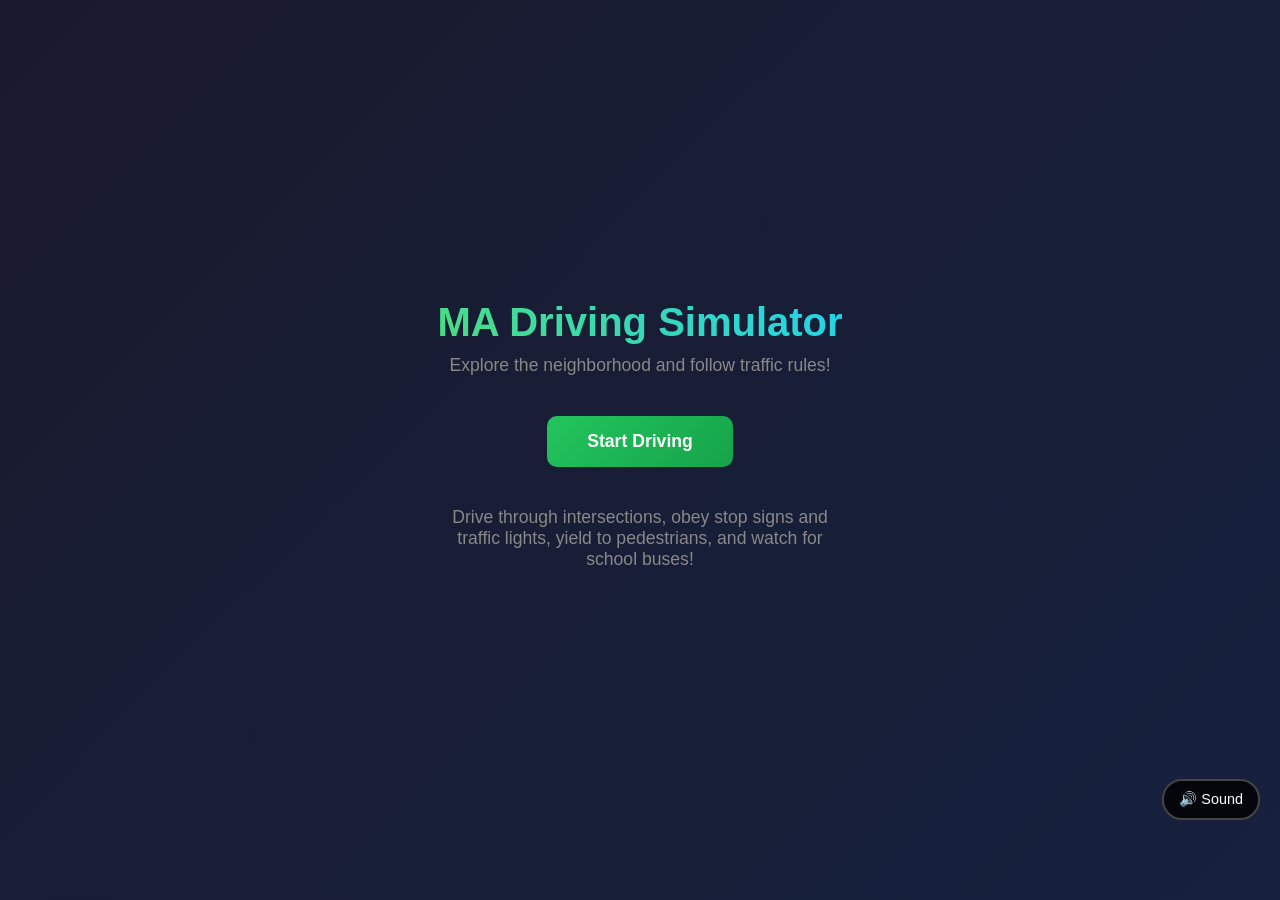
==== commit ed0c9654: "Add open-world driving simulator with explorable city - Replace popup-based scenarios with real-time" ====
--- a/driving-simulator.html
+++ b/driving-simulator.html
@@ -3,7 +3,7 @@
 <head>
     <meta charset="UTF-8">
     <meta name="viewport" content="width=device-width, initial-scale=1.0">
-    <title>MA Driving Simulator</title>
+    <title>MA Driving Simulator - Open World</title>
     <style>
         * { margin: 0; padding: 0; box-sizing: border-box; }
         body {
@@ -19,65 +19,58 @@
         }
         #gameCanvas {
             display: block;
-            margin: 0 auto;
         }
 
         /* HUD */
-        #hud {
-            position: absolute;
-            top: 0; left: 0; right: 0; bottom: 0;
-            pointer-events: none;
-        }
-
         .hud-box {
             position: absolute;
             background: rgba(0,0,0,0.8);
             border: 2px solid #444;
             border-radius: 10px;
-            padding: 15px;
+            padding: 12px 15px;
+            font-size: 0.9rem;
         }
 
         #speedBox {
-            top: 20px; right: 20px;
+            top: 20px;
+            right: 20px;
             text-align: center;
         }
         #speedValue {
-            font-size: 3rem;
+            font-size: 2.5rem;
             font-weight: bold;
             color: #4ade80;
         }
         #speedValue.warning { color: #fbbf24; }
         #speedValue.danger { color: #ef4444; }
-
         #limitSign {
-            width: 60px; height: 60px;
+            width: 50px;
+            height: 50px;
             background: #fff;
-            border: 4px solid #000;
+            border: 3px solid #000;
             border-radius: 50%;
             color: #000;
-            font-size: 1.5rem;
+            font-size: 1.3rem;
             font-weight: bold;
             display: flex;
             align-items: center;
             justify-content: center;
-            margin: 10px auto 0;
+            margin: 8px auto 0;
         }
 
         #scoreBox {
-            top: 20px; left: 20px;
+            top: 20px;
+            left: 20px;
         }
         #scoreValue {
-            font-size: 2rem;
+            font-size: 1.8rem;
             color: #ffd700;
         }
-        #streakValue {
-            color: #ff6b6b;
-            font-size: 1.2rem;
-        }
 
         #controlsBox {
-            bottom: 20px; left: 20px;
-            font-size: 0.85rem;
+            bottom: 20px;
+            left: 20px;
+            font-size: 0.8rem;
             color: #888;
         }
         #controlsBox kbd {
@@ -87,71 +80,39 @@
             border: 1px solid #555;
         }
 
-        #messageBox {
+        /* Feedback message - small, non-blocking */
+        #feedbackBox {
             bottom: 20px;
+            right: 20px;
+            max-width: 300px;
+            font-size: 0.95rem;
+            transition: opacity 0.3s;
+            opacity: 0;
+        }
+        #feedbackBox.show { opacity: 1; }
+        #feedbackBox.good { border-color: #22c55e; color: #22c55e; }
+        #feedbackBox.bad { border-color: #ef4444; color: #ef4444; }
+
+        /* Turn indicator */
+        #turnIndicator {
+            top: 50%;
             left: 50%;
-            transform: translateX(-50%);
-            text-align: center;
-            font-size: 1.1rem;
-        }
-
-        /* Road Sign Display - BIG and visible */
-        #signDisplay {
-            top: 120px;
-            right: 20px;
+            transform: translate(-50%, -50%);
+            font-size: 1.2rem;
             text-align: center;
             display: none;
-            padding: 20px;
-            border: 3px solid #fbbf24;
-        }
-        #signDisplay.show { display: block; }
-        #signCanvas {
-            border-radius: 8px;
-            margin-bottom: 10px;
-        }
-        #signInstruction {
-            color: #fbbf24;
-            font-weight: bold;
-            font-size: 1.1rem;
-        }
-        #signAction {
-            color: #fff;
-            margin-top: 8px;
-            font-size: 0.9rem;
-        }
-
-        /* Popup */
-        #popup {
-            position: absolute;
-            top: 50%; left: 50%;
-            transform: translate(-50%, -50%);
-            background: rgba(0,0,0,0.95);
-            border: 3px solid #fbbf24;
-            border-radius: 15px;
-            padding: 30px 50px;
-            text-align: center;
-            display: none;
-            z-index: 100;
-            max-width: 500px;
-        }
-        #popup.show { display: block; }
-        #popup.correct { border-color: #22c55e; }
-        #popup.wrong { border-color: #ef4444; }
-        #popupTitle {
-            font-size: 1.8rem;
-            font-weight: bold;
-            margin-bottom: 15px;
-        }
-        #popup.correct #popupTitle { color: #22c55e; }
-        #popup.wrong #popupTitle { color: #ef4444; }
-        #popupText {
-            font-size: 1.1rem;
-            margin-bottom: 15px;
-            line-height: 1.5;
-        }
-        #popupPoints {
-            font-size: 2rem;
-            font-weight: bold;
+            border-color: #fbbf24;
+        }
+        #turnIndicator.show { display: block; }
+
+        /* Mini-map */
+        #miniMap {
+            top: 150px;
+            right: 20px;
+            padding: 5px;
+        }
+        #miniMapCanvas {
+            border-radius: 5px;
         }
 
         /* Menu */
@@ -167,7 +128,7 @@
         }
         #menu.hidden { display: none; }
         #menu h1 {
-            font-size: 3rem;
+            font-size: 2.5rem;
             margin-bottom: 10px;
             background: linear-gradient(45deg, #4ade80, #22d3ee);
             -webkit-background-clip: text;
@@ -175,96 +136,37 @@
         }
         #menu p {
             color: #888;
-            margin-bottom: 40px;
-            font-size: 1.2rem;
+            margin-bottom: 30px;
+            font-size: 1.1rem;
         }
         .menuBtn {
-            padding: 18px 50px;
+            padding: 15px 40px;
             margin: 10px;
-            font-size: 1.2rem;
-            font-weight: bold;
-            border: none;
-            border-radius: 10px;
-            cursor: pointer;
-            transition: transform 0.2s, box-shadow 0.2s;
-            color: #fff;
-        }
-        .menuBtn:hover {
-            transform: translateY(-3px);
-            box-shadow: 0 10px 30px rgba(0,0,0,0.3);
-        }
-        .menuBtn.drive { background: linear-gradient(135deg, #22c55e, #16a34a); }
-        .menuBtn.signs { background: linear-gradient(135deg, #f59e0b, #d97706); }
-
-        /* Audio Toggle */
-        #audioToggle {
-            position: fixed;
-            bottom: 20px;
-            right: 20px;
-            background: rgba(0,0,0,0.8);
-            padding: 12px 20px;
-            border-radius: 25px;
-            cursor: pointer;
-            z-index: 10000;
-            color: white;
-            font-size: 1rem;
-            border: 2px solid #444;
-            transition: all 0.3s;
-        }
-        #audioToggle:hover {
-            background: rgba(0,0,0,0.95);
-            transform: scale(1.05);
-        }
-
-        /* Intersection Decision UI - VISUAL FOCUSED */
-        #intersectionUI {
-            position: absolute;
-            top: 0; left: 0; right: 0; bottom: 0;
-            background: rgba(0,0,0,0.95);
-            display: none;
-            flex-direction: column;
-            align-items: center;
-            justify-content: center;
-            z-index: 150;
-        }
-        #intersectionUI.show { display: flex; }
-        #intersectionTitle {
-            font-size: 1.4rem;
-            color: #fbbf24;
-            margin-bottom: 10px;
-        }
-        #intersectionQuestion {
-            font-size: 1.2rem;
-            margin: 10px 0;
-            text-align: center;
-            max-width: 700px;
-            line-height: 1.4;
-            color: #ccc;
-        }
-        #intersectionDiagram {
-            border: 3px solid #fbbf24;
-            border-radius: 10px;
-        }
-        .choiceBtn {
-            padding: 20px 50px;
-            margin: 15px;
-            font-size: 1.3rem;
+            font-size: 1.1rem;
             font-weight: bold;
             border: none;
             border-radius: 10px;
             cursor: pointer;
             color: #fff;
-            min-width: 200px;
-        }
-        .choiceBtn.go { background: #22c55e; }
-        .choiceBtn.wait { background: #ef4444; }
-        .choiceBtn:hover { filter: brightness(1.1); transform: scale(1.05); }
-        #intersectionHint {
-            color: #666;
-            margin-top: 10px;
+            background: linear-gradient(135deg, #22c55e, #16a34a);
+            transition: transform 0.2s;
+        }
+        .menuBtn:hover {
+            transform: translateY(-3px);
+        }
+
+        #audioToggle {
+            position: fixed;
+            bottom: 80px;
+            right: 20px;
+            background: rgba(0,0,0,0.8);
+            padding: 10px 15px;
+            border-radius: 20px;
+            cursor: pointer;
+            z-index: 10000;
+            color: white;
             font-size: 0.9rem;
-            max-width: 500px;
-            text-align: center;
+            border: 2px solid #444;
         }
     </style>
 </head>
@@ -272,77 +174,58 @@
 <div id="gameContainer">
     <canvas id="gameCanvas"></canvas>
 
-    <!-- Audio Toggle -->
-    <div id="audioToggle" onclick="toggleAudioUI()">
-        <span id="audioIcon">🔊</span> Sound ON
+    <div id="speedBox" class="hud-box">
+        <div id="speedValue">0</div>
+        <div>MPH</div>
+        <div id="limitSign">25</div>
     </div>
 
-    <div id="hud">
-        <div id="speedBox" class="hud-box">
-            <div id="speedValue">0</div>
-            <div>MPH</div>
-            <div id="limitSign">25</div>
-        </div>
-
-        <div id="scoreBox" class="hud-box">
-            <div>SCORE</div>
-            <div id="scoreValue">0</div>
-            <div id="streakValue">Streak: 0</div>
-        </div>
-
-        <div id="signDisplay" class="hud-box">
-            <canvas id="signCanvas" width="150" height="150"></canvas>
-            <div id="signInstruction">SIGN AHEAD!</div>
-            <div id="signAction"></div>
-        </div>
-
-        <div id="controlsBox" class="hud-box">
-            <div><kbd>W</kbd> / <kbd>↑</kbd> Accelerate</div>
-            <div><kbd>S</kbd> / <kbd>↓</kbd> Brake</div>
-            <div><kbd>A</kbd> / <kbd>←</kbd> Left Lane</div>
-            <div><kbd>D</kbd> / <kbd>→</kbd> Right Lane</div>
-            <div><kbd>SPACE</kbd> Emergency Stop</div>
-        </div>
-
-        <div id="messageBox" class="hud-box">
-            <div id="messageText">Drive safely and follow all traffic rules!</div>
-        </div>
+    <div id="scoreBox" class="hud-box">
+        <div>SCORE</div>
+        <div id="scoreValue">0</div>
     </div>
 
-    <div id="popup">
-        <div id="popupTitle">CORRECT!</div>
-        <div id="popupText"></div>
-        <div id="popupPoints">+100</div>
+    <div id="miniMap" class="hud-box">
+        <canvas id="miniMapCanvas" width="120" height="120"></canvas>
     </div>
 
-    <div id="intersectionUI">
-        <div id="intersectionTitle">DECISION TIME</div>
-        <canvas id="intersectionDiagram" width="700" height="450"></canvas>
-        <div id="intersectionQuestion">What should you do?</div>
-        <div>
-            <button class="choiceBtn go" onclick="makeChoice('go')">GO - I Have Right of Way</button>
-            <button class="choiceBtn wait" onclick="makeChoice('wait')">WAIT - Yield to Others</button>
-        </div>
-        <div id="intersectionHint"></div>
+    <div id="controlsBox" class="hud-box">
+        <div><kbd>W</kbd>/<kbd>↑</kbd> Accelerate</div>
+        <div><kbd>S</kbd>/<kbd>↓</kbd> Brake</div>
+        <div><kbd>←</kbd>/<kbd>→</kbd> Turn at intersection</div>
+        <div><kbd>SPACE</kbd> Emergency Stop</div>
+    </div>
+
+    <div id="feedbackBox" class="hud-box"></div>
+
+    <div id="turnIndicator" class="hud-box">
+        <div>INTERSECTION</div>
+        <div style="font-size: 1.5rem; margin: 10px 0;">← ↑ →</div>
+        <div>Choose direction</div>
+    </div>
+
+    <div id="audioToggle" onclick="toggleAudio()">
+        <span id="audioIcon">🔊</span> Sound
     </div>
 
     <div id="menu">
         <h1>MA Driving Simulator</h1>
-        <p>Learn Massachusetts Traffic Rules</p>
-        <button class="menuBtn drive" onclick="startGame('drive')">Start Driving</button>
-        <button class="menuBtn signs" onclick="startGame('signs')">Practice Signs</button>
-        <div style="margin-top: 30px; color: #666; font-size: 0.9rem;">
-            <p>Features: Intersections, Right-of-Way, Road Signs, Other Traffic</p>
+        <p>Explore the neighborhood and follow traffic rules!</p>
+        <button class="menuBtn" onclick="startGame()">Start Driving</button>
+        <div style="margin-top: 30px; color: #666; font-size: 0.85rem; text-align: center; max-width: 400px;">
+            <p>Drive through intersections, obey stop signs and traffic lights, yield to pedestrians, and watch for school buses!</p>
         </div>
     </div>
 </div>
 
 <script>
-// =====================
+// ============================================
 // CANVAS SETUP
-// =====================
+// ============================================
 const canvas = document.getElementById('gameCanvas');
 const ctx = canvas.getContext('2d');
+const miniCanvas = document.getElementById('miniMapCanvas');
+const miniCtx = miniCanvas.getContext('2d');
 
 function resize() {
     canvas.width = window.innerWidth;
@@ -351,910 +234,112 @@
 resize();
 window.addEventListener('resize', resize);
 
-// =====================
+// ============================================
+// CITY MAP - Looping grid of streets
+// ============================================
+// Map legend:
+// 0 = grass/building
+// 1 = road (vertical)
+// 2 = road (horizontal)
+// 3 = intersection
+// 4 = intersection with stop sign
+// 5 = intersection with traffic light
+
+const TILE_SIZE = 100; // World units per tile
+const MAP_WIDTH = 8;
+const MAP_HEIGHT = 8;
+
+// City layout - roads form connected loops
+const cityMap = [
+    [0, 0, 1, 0, 0, 1, 0, 0],
+    [0, 0, 1, 0, 0, 1, 0, 0],
+    [2, 2, 4, 2, 2, 5, 2, 2],
+    [0, 0, 1, 0, 0, 1, 0, 0],
+    [0, 0, 1, 0, 0, 1, 0, 0],
+    [2, 2, 5, 2, 2, 4, 2, 2],
+    [0, 0, 1, 0, 0, 1, 0, 0],
+    [0, 0, 1, 0, 0, 1, 0, 0],
+];
+
+// Wrap coordinates for infinite looping
+function wrapCoord(val, max) {
+    return ((val % max) + max) % max;
+}
+
+function getTile(x, y) {
+    const tileX = Math.floor(wrapCoord(x, MAP_WIDTH * TILE_SIZE) / TILE_SIZE);
+    const tileY = Math.floor(wrapCoord(y, MAP_HEIGHT * TILE_SIZE) / TILE_SIZE);
+    return cityMap[tileY][tileX];
+}
+
+function getTileCoords(x, y) {
+    return {
+        tx: Math.floor(wrapCoord(x, MAP_WIDTH * TILE_SIZE) / TILE_SIZE),
+        ty: Math.floor(wrapCoord(y, MAP_HEIGHT * TILE_SIZE) / TILE_SIZE)
+    };
+}
+
+// ============================================
 // GAME STATE
-// =====================
+// ============================================
 const game = {
-    mode: 'menu', // menu, driving, intersection, signs, signQuiz
-    score: 0,
-    streak: 0,
-
-    // Player
+    mode: 'menu',
+    score: 1000,
+
+    // Player position and movement
+    x: 2.5 * TILE_SIZE,  // Start on a road
+    y: 4 * TILE_SIZE,
+    heading: 0,          // 0=North, 1=East, 2=South, 3=West
     speed: 0,
-    maxSpeed: 70,
-    lane: 0, // -1 left, 0 center, 1 right (smooth value)
-    targetLane: 0, // -1, 0, or 1 (discrete)
-    distance: 0,
-
-    // Road
+    maxSpeed: 50,
+
+    // Speed limits
     speedLimit: 25,
-    zone: 'residential',
-
-    // Traffic
-    traffic: [],
-
-    // Current sign
-    currentSign: null,
-    signTimer: 0,
-    signHandled: false,
-
-    // Intersection
-    intersection: null,
-
-    // Events
-    nextEventDistance: 400,
-    eventCount: 0,
+    inSchoolZone: false,
+
+    // Intersection state
+    atIntersection: false,
+    intersectionHandled: false,
+    stoppedAtIntersection: false,
+    turnChoice: null,    // null, 'left', 'straight', 'right'
+
+    // Traffic elements in world
+    trafficLights: {},   // key: "tx,ty", value: 'red'|'yellow'|'green'
+    stopSignsChecked: {}, // key: "tx,ty", value: true if stopped there
+
+    // Dynamic elements
+    pedestrians: [],
+    otherCars: [],
+    schoolBus: null,
+
+    // Feedback
+    feedbackTimer: 0,
+
+    // Time
+    time: 0,
 };
 
-// =====================
-// SIGN DEFINITIONS - All MA Signs
-// =====================
-const SIGNS = {
-    stop: {
-        name: 'STOP',
-        shape: 'octagon',
-        color: '#dc2626',
-        textColor: '#fff',
-        action: 'stop',
-        required: 'Come to a COMPLETE STOP',
-        points: 100,
-        penalty: -150,
-        rule: 'STOP sign: You must come to a COMPLETE STOP. Look both ways before proceeding.',
-    },
-    yield: {
-        name: 'YIELD',
-        shape: 'triangle',
-        color: '#fff',
-        borderColor: '#dc2626',
-        textColor: '#dc2626',
-        action: 'slow',
-        required: 'Slow down and prepare to stop',
-        points: 75,
-        penalty: -100,
-        rule: 'YIELD: Slow down and give right-of-way to other traffic. Stop if necessary.',
-    },
-    speed25: {
-        name: '25',
-        shape: 'rect',
-        color: '#fff',
-        textColor: '#000',
-        label: 'SPEED LIMIT',
-        action: 'speedLimit',
-        limit: 25,
-        required: 'Adjust speed to 25 mph or below',
-        points: 50,
-        penalty: -75,
-        rule: 'Residential area speed limit: 25 mph. Fines double in some zones.',
-    },
-    speed20: {
-        name: '20',
-        shape: 'rect',
-        color: '#fff',
-        textColor: '#000',
-        label: 'SPEED LIMIT',
-        action: 'speedLimit',
-        limit: 20,
-        required: 'Slow to 20 mph - SCHOOL ZONE',
-        points: 75,
-        penalty: -150,
-        rule: 'SCHOOL ZONE: 20 mph when children are present. Heavy fines for violations!',
-    },
-    speed30: {
-        name: '30',
-        shape: 'rect',
-        color: '#fff',
-        textColor: '#000',
-        label: 'SPEED LIMIT',
-        action: 'speedLimit',
-        limit: 30,
-        required: 'Speed limit is 30 mph',
-        points: 50,
-        penalty: -75,
-        rule: 'Business/downtown area: 30 mph speed limit.',
-    },
-    speed65: {
-        name: '65',
-        shape: 'rect',
-        color: '#fff',
-        textColor: '#000',
-        label: 'SPEED LIMIT',
-        action: 'speedLimit',
-        limit: 65,
-        required: 'Highway speed - up to 65 mph',
-        points: 50,
-        penalty: -75,
-        rule: 'MA Highway maximum: 65 mph. Stay in right lane except to pass.',
-    },
-    schoolZone: {
-        name: 'SCHOOL',
-        shape: 'pentagon',
-        color: '#fbbf24',
-        textColor: '#000',
-        action: 'slowSchool',
-        required: 'SLOW DOWN - School Zone Ahead',
-        points: 100,
-        penalty: -200,
-        rule: 'SCHOOL ZONE ahead! Reduce speed to 20 mph. Watch for children!',
-    },
-    pedestrian: {
-        name: 'PED XING',
-        shape: 'diamond',
-        color: '#fbbf24',
-        textColor: '#000',
-        action: 'slow',
-        required: 'Watch for pedestrians - slow down',
-        points: 75,
-        penalty: -150,
-        rule: 'PEDESTRIAN CROSSING: Yield to all pedestrians in crosswalk. They have right-of-way!',
-    },
-    railroad: {
-        name: 'RR',
-        shape: 'circle',
-        color: '#fbbf24',
-        textColor: '#000',
-        action: 'slow',
-        required: 'Slow down - Railroad Crossing',
-        points: 75,
-        penalty: -150,
-        rule: 'RAILROAD CROSSING: Slow down, look both ways, listen for trains!',
-    },
-    noUTurn: {
-        name: 'NO U-TURN',
-        shape: 'rect',
-        color: '#fff',
-        textColor: '#dc2626',
-        action: 'info',
-        required: 'No U-turns permitted here',
-        points: 25,
-        penalty: -50,
-        rule: 'NO U-TURN: U-turns prohibited at this location.',
-    },
-    doNotEnter: {
-        name: 'DO NOT ENTER',
-        shape: 'rect',
-        color: '#dc2626',
-        textColor: '#fff',
-        action: 'stop',
-        required: 'STOP - Wrong way!',
-        points: 100,
-        penalty: -200,
-        rule: 'DO NOT ENTER: Wrong way! Turn around immediately.',
-    },
-    oneWay: {
-        name: 'ONE WAY →',
-        shape: 'rect',
-        color: '#000',
-        textColor: '#fff',
-        action: 'info',
-        required: 'One-way street',
-        points: 25,
-        penalty: -100,
-        rule: 'ONE WAY street. Traffic flows in one direction only.',
-    },
-    noParking: {
-        name: 'NO PARKING',
-        shape: 'rect',
-        color: '#fff',
-        textColor: '#dc2626',
-        action: 'info',
-        required: 'No parking in this area',
-        points: 25,
-        penalty: -50,
-        rule: 'NO PARKING zone. Violators will be towed.',
-    },
-    merge: {
-        name: 'MERGE',
-        shape: 'diamond',
-        color: '#fbbf24',
-        textColor: '#000',
-        action: 'info',
-        required: 'Prepare to merge',
-        points: 50,
-        penalty: -50,
-        rule: 'MERGE ahead: Adjust speed and position to merge safely.',
-    },
-};
-
-// =====================
-// VISUAL INTERSECTION SCENARIOS - Shows actual situations, minimal text
-// =====================
-const INTERSECTIONS = [
-    {
-        type: '4way_same_time_right',
-        title: '4-WAY STOP',
-        question: 'Both cars stopped at the same time. What do you do?',
-        correctAnswer: 'wait',
-        rule: 'At a 4-way stop when arriving at the same time, yield to the vehicle on your RIGHT.',
-        draw: function(ctx, w, h) {
-            drawIntersectionBase(ctx, w, h);
-            drawStopSigns(ctx, w, h);
-            // YOUR car (green) - at bottom
-            drawCarTopDown(ctx, w/2 + 30, h - 80, 0, '#22c55e', 'YOU');
-            // Blue car on your RIGHT - arrived same time
-            drawCarTopDown(ctx, w - 100, h/2 + 30, -Math.PI/2, '#3b82f6', '');
-            // "Same time" labels
-            ctx.fillStyle = '#fbbf24';
-            ctx.font = 'bold 14px Arial';
-            ctx.textAlign = 'center';
-            ctx.fillText('SAME TIME', w/2 + 30, h - 25);
-            ctx.fillText('SAME TIME', w - 55, h/2 + 80);
-        }
-    },
-    {
-        type: '4way_you_first',
-        title: '4-WAY STOP',
-        question: 'You arrived first. What do you do?',
-        correctAnswer: 'go',
-        rule: 'First to arrive = first to go. You have the right-of-way.',
-        draw: function(ctx, w, h) {
-            drawIntersectionBase(ctx, w, h);
-            drawStopSigns(ctx, w, h);
-            // YOUR car - arrived 1st
-            drawCarTopDown(ctx, w/2 + 30, h - 80, 0, '#22c55e', 'YOU');
-            // Blue car on left - arrived 2nd
-            drawCarTopDown(ctx, 80, h/2 - 30, Math.PI/2, '#3b82f6', '');
-            // Arrival order
-            ctx.fillStyle = '#fbbf24';
-            ctx.font = 'bold 16px Arial';
-            ctx.textAlign = 'center';
-            ctx.fillText('1st', w/2 + 30, h - 25);
-            ctx.fillText('2nd', 130, h/2 - 30);
-        }
-    },
-    {
-        type: '4way_they_first',
-        title: '4-WAY STOP',
-        question: 'The other car arrived first. What do you do?',
-        correctAnswer: 'wait',
-        rule: 'The vehicle that arrived first has right-of-way. Wait your turn.',
-        draw: function(ctx, w, h) {
-            drawIntersectionBase(ctx, w, h);
-            drawStopSigns(ctx, w, h);
-            // YOUR car - arrived 2nd
-            drawCarTopDown(ctx, w/2 + 30, h - 80, 0, '#22c55e', 'YOU');
-            // Blue car ahead - arrived 1st
-            drawCarTopDown(ctx, w/2 - 30, 80, Math.PI, '#3b82f6', '');
-            // Arrival order
-            ctx.fillStyle = '#fbbf24';
-            ctx.font = 'bold 16px Arial';
-            ctx.textAlign = 'center';
-            ctx.fillText('2nd', w/2 + 30, h - 25);
-            ctx.fillText('1st', w/2 - 30, 135);
-        }
-    },
-    {
-        type: '4way_three_cars',
-        title: '4-WAY STOP',
-        question: 'Three cars arrived before you. What do you do?',
-        correctAnswer: 'wait',
-        rule: 'Wait for all vehicles that arrived before you to proceed.',
-        draw: function(ctx, w, h) {
-            drawIntersectionBase(ctx, w, h);
-            drawStopSigns(ctx, w, h);
-            // YOUR car - arrived 4th
-            drawCarTopDown(ctx, w/2 + 30, h - 80, 0, '#22c55e', 'YOU');
-            // Three other cars
-            drawCarTopDown(ctx, 80, h/2 - 30, Math.PI/2, '#3b82f6', '');
-            drawCarTopDown(ctx, w - 100, h/2 + 30, -Math.PI/2, '#f59e0b', '');
-            drawCarTopDown(ctx, w/2 - 30, 80, Math.PI, '#a855f7', '');
-            // Labels
-            ctx.fillStyle = '#fbbf24';
-            ctx.font = 'bold 14px Arial';
-            ctx.textAlign = 'center';
-            ctx.fillText('4th', w/2 + 30, h - 25);
-            ctx.fillText('1st', 130, h/2 - 30);
-            ctx.fillText('2nd', w - 55, h/2 + 80);
-            ctx.fillText('3rd', w/2 - 30, 135);
-        }
-    },
-    {
-        type: 'yield_traffic',
-        title: 'YIELD SIGN',
-        question: 'You have a yield sign. Cross traffic is coming. What do you do?',
-        correctAnswer: 'wait',
-        rule: 'YIELD sign means you must give right-of-way to ALL cross traffic.',
-        draw: function(ctx, w, h) {
-            drawIntersectionBase(ctx, w, h);
-            // Yield sign for you
-            drawYieldSignTopDown(ctx, w/2 + 80, h - 140);
-            // YOUR car
-            drawCarTopDown(ctx, w/2 + 30, h - 80, 0, '#22c55e', 'YOU');
-            // Cross traffic
-            drawCarTopDown(ctx, 100, h/2 - 30, Math.PI/2, '#3b82f6', '');
-            drawCarTopDown(ctx, w - 120, h/2 + 30, -Math.PI/2, '#ef4444', '');
-            // Movement arrows for cross traffic
-            ctx.strokeStyle = '#3b82f6';
-            ctx.lineWidth = 3;
-            ctx.setLineDash([5, 5]);
-            ctx.beginPath();
-            ctx.moveTo(130, h/2 - 30);
-            ctx.lineTo(w - 130, h/2 - 30);
-            ctx.stroke();
-            ctx.setLineDash([]);
-        }
-    },
-    {
-        type: 'yield_clear',
-        title: 'YIELD SIGN',
-        question: 'You have a yield sign. The road is completely clear. What do you do?',
-        correctAnswer: 'go',
-        rule: 'If the way is clear and safe, you may proceed after yielding.',
-        draw: function(ctx, w, h) {
-            drawIntersectionBase(ctx, w, h);
-            // Yield sign for you
-            drawYieldSignTopDown(ctx, w/2 + 80, h - 140);
-            // YOUR car only - road is clear
-            drawCarTopDown(ctx, w/2 + 30, h - 80, 0, '#22c55e', 'YOU');
-            // "CLEAR" labels
-            ctx.fillStyle = '#22c55e';
-            ctx.font = 'bold 18px Arial';
-            ctx.textAlign = 'center';
-            ctx.fillText('CLEAR', 150, h/2);
-            ctx.fillText('CLEAR', w - 150, h/2);
-        }
-    },
-    {
-        type: 'uncontrolled_right',
-        title: 'NO SIGNS OR SIGNALS',
-        question: 'No traffic controls. Car approaching from your right. What do you do?',
-        correctAnswer: 'wait',
-        rule: 'At uncontrolled intersections: YIELD to vehicles on your RIGHT.',
-        draw: function(ctx, w, h) {
-            drawIntersectionBase(ctx, w, h);
-            // No signs - uncontrolled
-            ctx.fillStyle = '#888';
-            ctx.font = '12px Arial';
-            ctx.textAlign = 'center';
-            ctx.fillText('(No signs)', w/2, 30);
-            // YOUR car
-            drawCarTopDown(ctx, w/2 + 30, h - 80, 0, '#22c55e', 'YOU');
-            // Car from right
-            drawCarTopDown(ctx, w - 100, h/2 + 30, -Math.PI/2, '#3b82f6', '');
-            // Arrow showing they're approaching
-            ctx.strokeStyle = '#3b82f6';
-            ctx.lineWidth = 3;
-            ctx.setLineDash([5, 5]);
-            ctx.beginPath();
-            ctx.moveTo(w - 130, h/2 + 30);
-            ctx.lineTo(w/2 + 70, h/2 + 30);
-            ctx.stroke();
-            ctx.setLineDash([]);
-        }
-    },
-    {
-        type: 'uncontrolled_left',
-        title: 'NO SIGNS OR SIGNALS',
-        question: 'No traffic controls. Car approaching from your left. What do you do?',
-        correctAnswer: 'go',
-        rule: 'You are on their right, so YOU have the right-of-way.',
-        draw: function(ctx, w, h) {
-            drawIntersectionBase(ctx, w, h);
-            // No signs
-            ctx.fillStyle = '#888';
-            ctx.font = '12px Arial';
-            ctx.textAlign = 'center';
-            ctx.fillText('(No signs)', w/2, 30);
-            // YOUR car
-            drawCarTopDown(ctx, w/2 + 30, h - 80, 0, '#22c55e', 'YOU');
-            // Car from left
-            drawCarTopDown(ctx, 80, h/2 - 30, Math.PI/2, '#3b82f6', '');
-        }
-    },
-    {
-        type: 'school_bus',
-        title: 'SCHOOL BUS',
-        question: 'School bus with flashing red lights and stop arm. What do you do?',
-        correctAnswer: 'wait',
-        rule: 'You MUST STOP for a school bus with flashing red lights! $250 fine for violations!',
-        draw: function(ctx, w, h) {
-            // Straight road scene
-            ctx.fillStyle = '#228b22';
-            ctx.fillRect(0, 0, w, h);
-            ctx.fillStyle = '#444';
-            ctx.fillRect(w/2 - 100, 0, 200, h);
-            // Lane marking
-            ctx.strokeStyle = '#fbbf24';
-            ctx.lineWidth = 4;
-            ctx.setLineDash([20, 15]);
-            ctx.beginPath();
-            ctx.moveTo(w/2, 0);
-            ctx.lineTo(w/2, h);
-            ctx.stroke();
-            ctx.setLineDash([]);
-            // School bus ahead
-            ctx.fillStyle = '#fbbf24';
-            ctx.fillRect(w/2 - 40, 100, 80, 50);
-            ctx.fillStyle = '#000';
-            ctx.font = 'bold 12px Arial';
-            ctx.textAlign = 'center';
-            ctx.fillText('SCHOOL BUS', w/2, 130);
-            // Flashing red lights
-            ctx.fillStyle = '#ff0000';
-            ctx.beginPath();
-            ctx.arc(w/2 - 30, 95, 8, 0, Math.PI * 2);
-            ctx.fill();
-            ctx.beginPath();
-            ctx.arc(w/2 + 30, 95, 8, 0, Math.PI * 2);
-            ctx.fill();
-            // Stop arm extended
-            ctx.fillStyle = '#ff0000';
-            ctx.fillRect(w/2 - 70, 115, 30, 20);
-            ctx.fillStyle = '#fff';
-            ctx.font = 'bold 10px Arial';
-            ctx.fillText('STOP', w/2 - 55, 128);
-            // Children
-            drawPedestrian(ctx, w/2 - 20, 170, '#FFB6C1');
-            drawPedestrian(ctx, w/2 + 10, 175, '#87CEEB');
-            // YOUR car
-            drawCarTopDown(ctx, w/2 + 30, h - 100, 0, '#22c55e', 'YOU');
-        }
-    },
-    {
-        type: 'emergency',
-        title: 'EMERGENCY VEHICLE',
-        question: 'Ambulance with sirens approaching from behind. What do you do?',
-        correctAnswer: 'wait',
-        rule: 'Pull to the RIGHT and STOP for emergency vehicles. It\'s the law!',
-        draw: function(ctx, w, h) {
-            // Road scene
-            ctx.fillStyle = '#228b22';
-            ctx.fillRect(0, 0, w, h);
-            ctx.fillStyle = '#444';
-            ctx.fillRect(w/2 - 100, 0, 200, h);
-            // Lane marking
-            ctx.strokeStyle = '#fbbf24';
-            ctx.lineWidth = 4;
-            ctx.setLineDash([20, 15]);
-            ctx.beginPath();
-            ctx.moveTo(w/2, 0);
-            ctx.lineTo(w/2, h);
-            ctx.stroke();
-            ctx.setLineDash([]);
-            // YOUR car
-            drawCarTopDown(ctx, w/2 + 30, h/2, 0, '#22c55e', 'YOU');
-            // Ambulance behind you
-            ctx.fillStyle = '#fff';
-            ctx.fillRect(w/2 + 10, h - 100, 40, 60);
-            ctx.fillStyle = '#ff0000';
-            ctx.fillRect(w/2 + 20, h - 95, 20, 20);
-            // Flashing lights
-            ctx.fillStyle = '#ff0000';
-            ctx.beginPath();
-            ctx.arc(w/2 + 15, h - 105, 8, 0, Math.PI * 2);
-            ctx.fill();
-            ctx.fillStyle = '#0000ff';
-            ctx.beginPath();
-            ctx.arc(w/2 + 45, h - 105, 8, 0, Math.PI * 2);
-            ctx.fill();
-            // Sound waves
-            ctx.strokeStyle = '#ff0000';
-            ctx.lineWidth = 2;
-            for (let i = 1; i <= 3; i++) {
-                ctx.beginPath();
-                ctx.arc(w/2 + 30, h - 70, 20 + i * 15, -0.5, 0.5);
-                ctx.stroke();
-            }
-            // Arrow showing where to go
-            ctx.strokeStyle = '#22c55e';
-            ctx.lineWidth = 3;
-            ctx.setLineDash([5, 5]);
-            ctx.beginPath();
-            ctx.moveTo(w/2 + 30, h/2 - 30);
-            ctx.lineTo(w/2 + 70, h/2 - 50);
-            ctx.stroke();
-            ctx.setLineDash([]);
-            ctx.fillStyle = '#22c55e';
-            ctx.font = '12px Arial';
-            ctx.fillText('Pull right & stop', w/2 + 100, h/2 - 40);
-        }
-    },
-    {
-        type: 'pedestrian_crosswalk',
-        title: 'CROSSWALK',
-        question: 'Pedestrians are crossing. What do you do?',
-        correctAnswer: 'wait',
-        rule: 'Pedestrians in crosswalks ALWAYS have right-of-way. You MUST stop and wait.',
-        draw: function(ctx, w, h) {
-            // Road scene
-            ctx.fillStyle = '#228b22';
-            ctx.fillRect(0, 0, w, h);
-            ctx.fillStyle = '#444';
-            ctx.fillRect(w/2 - 100, 0, 200, h);
-            // Crosswalk stripes
-            ctx.fillStyle = '#fff';
-            for (let x = w/2 - 90; x < w/2 + 90; x += 25) {
-                ctx.fillRect(x, h/2 - 50, 15, 100);
-            }
-            // Pedestrians crossing
-            drawPedestrian(ctx, w/2 - 30, h/2, '#FFB6C1');
-            drawPedestrian(ctx, w/2, h/2 - 20, '#87CEEB');
-            drawPedestrian(ctx, w/2 + 20, h/2 + 15, '#98FB98');
-            // Walking direction
-            ctx.strokeStyle = '#fff';
-            ctx.lineWidth = 2;
-            ctx.beginPath();
-            ctx.moveTo(w/2 - 50, h/2);
-            ctx.lineTo(w/2 + 50, h/2);
-            ctx.stroke();
-            // YOUR car approaching
-            drawCarTopDown(ctx, w/2 + 30, h - 80, 0, '#22c55e', 'YOU');
-        }
-    },
-    {
-        type: 'left_turn_oncoming',
-        title: 'LEFT TURN',
-        question: 'You want to turn left. Oncoming traffic is approaching. What do you do?',
-        correctAnswer: 'wait',
-        rule: 'When turning left, you must YIELD to all oncoming traffic.',
-        draw: function(ctx, w, h) {
-            drawIntersectionBase(ctx, w, h);
-            // Traffic light - green
-            drawTrafficLightTopDown(ctx, w/2 + 80, h - 160, 'green');
-            // YOUR car wanting to turn left
-            drawCarTopDown(ctx, w/2 + 30, h - 80, 0, '#22c55e', 'YOU');
-            // Turn arrow
-            ctx.strokeStyle = '#fbbf24';
-            ctx.lineWidth = 3;
-            ctx.setLineDash([5, 5]);
-            ctx.beginPath();
-            ctx.moveTo(w/2 + 30, h - 110);
-            ctx.quadraticCurveTo(w/2 + 30, h/2, w/2 - 100, h/2 - 30);
-            ctx.stroke();
-            ctx.setLineDash([]);
-            // Oncoming car
-            drawCarTopDown(ctx, w/2 - 30, 100, Math.PI, '#3b82f6', '');
-            // Oncoming arrow
-            ctx.strokeStyle = '#3b82f6';
-            ctx.lineWidth = 3;
-            ctx.setLineDash([5, 5]);
-            ctx.beginPath();
-            ctx.moveTo(w/2 - 30, 130);
-            ctx.lineTo(w/2 - 30, h - 100);
-            ctx.stroke();
-            ctx.setLineDash([]);
-        }
-    },
-    {
-        type: 'right_on_red',
-        title: 'RED LIGHT - RIGHT TURN',
-        question: 'Red light, you want to turn right. No sign prohibits it. What do you do?',
-        correctAnswer: 'wait',
-        hint: 'You must STOP FIRST before turning right on red',
-        rule: 'Right on red is allowed ONLY after coming to a COMPLETE STOP and checking traffic.',
-        draw: function(ctx, w, h) {
-            drawIntersectionBase(ctx, w, h);
-            // Traffic light - RED
-            drawTrafficLightTopDown(ctx, w/2 + 80, h - 160, 'red');
-            // YOUR car
-            drawCarTopDown(ctx, w/2 + 30, h - 80, 0, '#22c55e', 'YOU');
-            // Turn arrow (right)
-            ctx.strokeStyle = '#fbbf24';
-            ctx.lineWidth = 3;
-            ctx.setLineDash([5, 5]);
-            ctx.beginPath();
-            ctx.moveTo(w/2 + 30, h - 110);
-            ctx.quadraticCurveTo(w/2 + 30, h/2, w - 100, h/2 + 30);
-            ctx.stroke();
-            ctx.setLineDash([]);
-            // "Must stop first" hint
-            ctx.fillStyle = '#ff6b6b';
-            ctx.font = 'bold 14px Arial';
-            ctx.textAlign = 'center';
-            ctx.fillText('STOP FIRST!', w/2 + 30, h - 15);
-        }
-    },
-    {
-        type: 'green_light_clear',
-        title: 'GREEN LIGHT',
-        question: 'Green light, road is clear. What do you do?',
-        correctAnswer: 'go',
-        rule: 'Green light means GO if the intersection is clear.',
-        draw: function(ctx, w, h) {
-            drawIntersectionBase(ctx, w, h);
-            // Traffic light - GREEN
-            drawTrafficLightTopDown(ctx, w/2 + 80, h - 160, 'green');
-            // YOUR car
-            drawCarTopDown(ctx, w/2 + 30, h - 80, 0, '#22c55e', 'YOU');
-            // Clear signs
-            ctx.fillStyle = '#22c55e';
-            ctx.font = 'bold 16px Arial';
-            ctx.textAlign = 'center';
-            ctx.fillText('CLEAR', w/2, h/2 - 80);
-            ctx.fillText('CLEAR', w/2 - 100, h/2);
-            ctx.fillText('CLEAR', w/2 + 100, h/2);
-        }
-    },
-    {
-        type: 'fire_hydrant_parking',
-        title: 'PARKING',
-        question: 'Can you park 8 feet from this fire hydrant?',
-        correctAnswer: 'wait',
-        rule: 'Must park at least 10 feet from fire hydrants in Massachusetts.',
-        draw: function(ctx, w, h) {
-            // Street scene
-            ctx.fillStyle = '#228b22';
-            ctx.fillRect(0, 0, w, h);
-            ctx.fillStyle = '#444';
-            ctx.fillRect(0, h/2 - 50, w, 100);
-            // Sidewalk
-            ctx.fillStyle = '#999';
-            ctx.fillRect(0, h/2 - 80, w, 30);
-            // Fire hydrant
-            ctx.fillStyle = '#ff0000';
-            ctx.beginPath();
-            ctx.arc(w/2, h/2 - 95, 15, 0, Math.PI * 2);
-            ctx.fill();
-            ctx.fillStyle = '#cc0000';
-            ctx.beginPath();
-            ctx.arc(w/2, h/2 - 95, 8, 0, Math.PI * 2);
-            ctx.fill();
-            // Distance marker - 8 feet
-            ctx.strokeStyle = '#fbbf24';
-            ctx.lineWidth = 2;
-            ctx.setLineDash([5, 5]);
-            ctx.beginPath();
-            ctx.moveTo(w/2, h/2 - 80);
-            ctx.lineTo(w/2 + 60, h/2 - 80);
-            ctx.stroke();
-            ctx.setLineDash([]);
-            ctx.fillStyle = '#fbbf24';
-            ctx.font = 'bold 14px Arial';
-            ctx.textAlign = 'center';
-            ctx.fillText('8 ft', w/2 + 30, h/2 - 90);
-            // YOUR car wanting to park
-            drawCarTopDown(ctx, w/2 + 80, h/2, Math.PI/2, '#22c55e', 'YOU');
-            // 10 ft zone marked
-            ctx.fillStyle = 'rgba(255, 0, 0, 0.2)';
-            ctx.fillRect(w/2 - 75, h/2 - 80, 150, 30);
-            ctx.fillStyle = '#ff0000';
-            ctx.font = '12px Arial';
-            ctx.fillText('10 ft NO PARKING ZONE', w/2, h/2 - 55);
-        }
-    },
-    {
-        type: 'railroad_crossing',
-        title: 'RAILROAD CROSSING',
-        question: 'Lights are flashing at railroad crossing. What do you do?',
-        correctAnswer: 'wait',
-        rule: 'When railroad crossing lights flash, STOP and wait. Never try to beat a train!',
-        draw: function(ctx, w, h) {
-            // Road
-            ctx.fillStyle = '#228b22';
-            ctx.fillRect(0, 0, w, h);
-            ctx.fillStyle = '#444';
-            ctx.fillRect(w/2 - 80, 0, 160, h);
-            // Railroad tracks
-            ctx.strokeStyle = '#888';
-            ctx.lineWidth = 8;
-            ctx.beginPath();
-            ctx.moveTo(0, h/2 - 10);
-            ctx.lineTo(w, h/2 - 10);
-            ctx.stroke();
-            ctx.beginPath();
-            ctx.moveTo(0, h/2 + 10);
-            ctx.lineTo(w, h/2 + 10);
-            ctx.stroke();
-            // Ties
-            ctx.fillStyle = '#654321';
-            for (let x = 0; x < w; x += 40) {
-                ctx.fillRect(x, h/2 - 20, 12, 40);
-            }
-            // Crossing signal
-            ctx.fillStyle = '#333';
-            ctx.fillRect(w/2 + 100, h/2 - 80, 15, 100);
-            // Flashing red lights
-            ctx.fillStyle = '#ff0000';
-            ctx.beginPath();
-            ctx.arc(w/2 + 85, h/2 - 70, 12, 0, Math.PI * 2);
-            ctx.fill();
-            ctx.beginPath();
-            ctx.arc(w/2 + 130, h/2 - 70, 12, 0, Math.PI * 2);
-            ctx.fill();
-            // X sign
-            ctx.strokeStyle = '#fbbf24';
-            ctx.lineWidth = 6;
-            ctx.beginPath();
-            ctx.moveTo(w/2 + 90, h/2 - 50);
-            ctx.lineTo(w/2 + 125, h/2 - 20);
-            ctx.stroke();
-            ctx.beginPath();
-            ctx.moveTo(w/2 + 125, h/2 - 50);
-            ctx.lineTo(w/2 + 90, h/2 - 20);
-            ctx.stroke();
-            // YOUR car
-            drawCarTopDown(ctx, w/2 + 30, h - 100, 0, '#22c55e', 'YOU');
-            // Stop line
-            ctx.strokeStyle = '#fff';
-            ctx.lineWidth = 6;
-            ctx.beginPath();
-            ctx.moveTo(w/2 - 70, h/2 + 60);
-            ctx.lineTo(w/2 + 70, h/2 + 60);
-            ctx.stroke();
-        }
-    }
+// Heading directions
+const HEADINGS = [
+    { name: 'North', dx: 0, dy: -1, angle: 0 },
+    { name: 'East', dx: 1, dy: 0, angle: Math.PI / 2 },
+    { name: 'South', dx: 0, dy: 1, angle: Math.PI },
+    { name: 'West', dx: -1, dy: 0, angle: -Math.PI / 2 },
 ];
 
-// =====================
-// VISUAL DRAWING HELPERS
-// =====================
-function drawIntersectionBase(ctx, w, h) {
-    // Grass background
-    ctx.fillStyle = '#228b22';
-    ctx.fillRect(0, 0, w, h);
-
-    // Roads
-    ctx.fillStyle = '#444';
-    ctx.fillRect(w/2 - 70, 0, 140, h);  // Vertical
-    ctx.fillRect(0, h/2 - 70, w, 140);  // Horizontal
-
-    // Lane markings - vertical
-    ctx.strokeStyle = '#fbbf24';
-    ctx.lineWidth = 3;
-    ctx.setLineDash([15, 12]);
-    ctx.beginPath();
-    ctx.moveTo(w/2, 0);
-    ctx.lineTo(w/2, h/2 - 70);
-    ctx.stroke();
-    ctx.beginPath();
-    ctx.moveTo(w/2, h/2 + 70);
-    ctx.lineTo(w/2, h);
-    ctx.stroke();
-
-    // Lane markings - horizontal
-    ctx.beginPath();
-    ctx.moveTo(0, h/2);
-    ctx.lineTo(w/2 - 70, h/2);
-    ctx.stroke();
-    ctx.beginPath();
-    ctx.moveTo(w/2 + 70, h/2);
-    ctx.lineTo(w, h/2);
-    ctx.stroke();
-    ctx.setLineDash([]);
-
-    // Stop lines
-    ctx.strokeStyle = '#fff';
-    ctx.lineWidth = 4;
-    ctx.beginPath();
-    ctx.moveTo(w/2 - 65, h/2 + 65);
-    ctx.lineTo(w/2 + 65, h/2 + 65);
-    ctx.stroke();
-}
-
-function drawCarTopDown(ctx, x, y, angle, color, label) {
-    ctx.save();
-    ctx.translate(x, y);
-    ctx.rotate(angle);
-
-    // Car body
-    ctx.fillStyle = color;
-    ctx.fillRect(-18, -30, 36, 60);
-
-    // Windshield
-    ctx.fillStyle = label === 'YOU' ? '#87CEEB' : '#333';
-    ctx.fillRect(-12, -25, 24, 15);
-
-    // Rear window
-    ctx.fillStyle = label === 'YOU' ? '#87CEEB' : '#333';
-    ctx.fillRect(-12, 12, 24, 10);
-
-    // Wheels
-    ctx.fillStyle = '#111';
-    ctx.fillRect(-22, -22, 6, 14);
-    ctx.fillRect(16, -22, 6, 14);
-    ctx.fillRect(-22, 10, 6, 14);
-    ctx.fillRect(16, 10, 6, 14);
-
-    // Label
-    if (label) {
-        ctx.fillStyle = '#fff';
-        ctx.font = 'bold 11px Arial';
-        ctx.textAlign = 'center';
-        ctx.fillText(label, 0, 3);
-    }
-
-    ctx.restore();
-}
-
-function drawPedestrian(ctx, x, y, color) {
-    ctx.fillStyle = color;
-    ctx.beginPath();
-    ctx.arc(x, y, 10, 0, Math.PI * 2);
-    ctx.fill();
-    ctx.strokeStyle = '#333';
-    ctx.lineWidth = 2;
-    ctx.stroke();
-}
-
-function drawStopSigns(ctx, w, h) {
-    // Draw stop signs at each corner
-    const positions = [
-        {x: w/2 + 75, y: h/2 + 75},
-        {x: w/2 - 75, y: h/2 + 75},
-        {x: w/2 + 75, y: h/2 - 75},
-        {x: w/2 - 75, y: h/2 - 75}
-    ];
-
-    positions.forEach(pos => {
-        ctx.fillStyle = '#dc2626';
-        ctx.beginPath();
-        for (let i = 0; i < 8; i++) {
-            const angle = (i * Math.PI / 4) - Math.PI / 8;
-            const px = pos.x + 12 * Math.cos(angle);
-            const py = pos.y + 12 * Math.sin(angle);
-            if (i === 0) ctx.moveTo(px, py);
-            else ctx.lineTo(px, py);
-        }
-        ctx.closePath();
-        ctx.fill();
-        ctx.strokeStyle = '#fff';
-        ctx.lineWidth = 2;
-        ctx.stroke();
-    });
-}
-
-function drawYieldSignTopDown(ctx, x, y) {
-    ctx.fillStyle = '#fff';
-    ctx.strokeStyle = '#dc2626';
-    ctx.lineWidth = 4;
-    ctx.beginPath();
-    ctx.moveTo(x, y - 15);
-    ctx.lineTo(x - 15, y + 10);
-    ctx.lineTo(x + 15, y + 10);
-    ctx.closePath();
-    ctx.fill();
-    ctx.stroke();
-}
-
-function drawTrafficLightTopDown(ctx, x, y, state) {
-    ctx.fillStyle = '#333';
-    ctx.fillRect(x - 12, y - 30, 24, 60);
-
-    // Red
-    ctx.fillStyle = state === 'red' ? '#ff0000' : '#440000';
-    ctx.beginPath();
-    ctx.arc(x, y - 18, 7, 0, Math.PI * 2);
-    ctx.fill();
-
-    // Yellow
-    ctx.fillStyle = state === 'yellow' ? '#ffff00' : '#444400';
-    ctx.beginPath();
-    ctx.arc(x, y, 7, 0, Math.PI * 2);
-    ctx.fill();
-
-    // Green
-    ctx.fillStyle = state === 'green' ? '#00ff00' : '#004400';
-    ctx.beginPath();
-    ctx.arc(x, y + 18, 7, 0, Math.PI * 2);
-    ctx.fill();
-}
-
-// =====================
-// INPUT HANDLING
-// =====================
+// ============================================
+// INPUT
+// ============================================
 const keys = { up: false, down: false, left: false, right: false, space: false };
 
 document.addEventListener('keydown', e => {
     if (game.mode === 'menu') return;
-
     switch(e.key.toLowerCase()) {
         case 'w': case 'arrowup': keys.up = true; break;
         case 's': case 'arrowdown': keys.down = true; break;
-        case 'a': case 'arrowleft':
-            keys.left = true;
-            if (game.mode === 'driving') {
-                game.targetLane = Math.max(-1, game.targetLane - 1);
-            }
-            break;
-        case 'd': case 'arrowright':
-            keys.right = true;
-            if (game.mode === 'driving') {
-                game.targetLane = Math.min(1, game.targetLane + 1);
-            }
-            break;
-        case ' ':
-            keys.space = true;
-            e.preventDefault();
-            break;
+        case 'a': case 'arrowleft': keys.left = true; break;
+        case 'd': case 'arrowright': keys.right = true; break;
+        case ' ': keys.space = true; e.preventDefault(); break;
     }
 });
 
@@ -1268,817 +353,740 @@
     }
 });
 
-// =====================
-// GAME FUNCTIONS
-// =====================
-function startGame(mode) {
-    document.getElementById('menu').classList.add('hidden');
-
-    // Resume audio context on user interaction
-    if (audioCtx && audioCtx.state === 'suspended') {
-        audioCtx.resume();
-    }
-
-    game.score = 0;
-    game.streak = 0;
-    game.speed = 0;
-    game.lane = 0;
-    game.targetLane = 0;
-    game.distance = 0;
-    game.speedLimit = 25;
-    game.traffic = [];
-    game.currentSign = null;
-    game.intersection = null;
-    game.nextEventDistance = 300;
-    game.eventCount = 0;
-
-    if (mode === 'drive') {
-        game.mode = 'driving';
-        // Spawn initial traffic
-        for (let i = 0; i < 4; i++) {
-            spawnTraffic(300 + i * 200);
-        }
-        document.getElementById('messageText').textContent = 'Use W/S to control speed. A/D to change lanes. Watch for signs!';
-        // Start background music
-        startBackgroundMusic();
-    } else {
-        startSignQuiz();
-    }
-
-    playClickSound();
-    updateHUD();
-}
-
-function spawnTraffic(forcedDistance = null) {
-    const lanes = [-1, 1]; // Other cars in left or right lane
-    const lane = lanes[Math.floor(Math.random() * lanes.length)];
-
-    const distance = forcedDistance || (game.distance + 350 + Math.random() * 400);
-
-    game.traffic.push({
-        lane: lane,
-        distance: distance,
-        speed: 18 + Math.random() * 15,
-        color: ['#3b82f6', '#ef4444', '#22c55e', '#a855f7', '#f59e0b', '#ec4899'][Math.floor(Math.random() * 6)],
-        width: 50 + Math.random() * 20,
-    });
-}
-
-function triggerEvent() {
-    game.eventCount++;
-
-    // Alternate between signs and intersections
-    if (game.eventCount % 2 === 1) {
-        // Show a road sign
-        const signKeys = Object.keys(SIGNS);
-        const signKey = signKeys[Math.floor(Math.random() * signKeys.length)];
-        game.currentSign = { ...SIGNS[signKey], key: signKey };
-        game.signTimer = 0;
-        game.signHandled = false;
-
-        document.getElementById('signDisplay').classList.add('show');
-        document.getElementById('signAction').textContent = game.currentSign.required;
-        drawSign(game.currentSign);
-
-        if (game.currentSign.action === 'speedLimit') {
-            game.speedLimit = game.currentSign.limit;
-            document.getElementById('limitSign').textContent = game.speedLimit;
-        }
-    } else {
-        // Show intersection challenge
-        const scenario = INTERSECTIONS[Math.floor(Math.random() * INTERSECTIONS.length)];
-        game.intersection = JSON.parse(JSON.stringify(scenario));
-        showIntersection();
-    }
-
-    game.nextEventDistance = game.distance + 350 + Math.random() * 300;
-}
-
-function showIntersection() {
-    game.mode = 'intersection';
-
-    const ui = document.getElementById('intersectionUI');
-    document.getElementById('intersectionTitle').textContent = game.intersection.title;
-    document.getElementById('intersectionQuestion').textContent = game.intersection.question;
-    document.getElementById('intersectionHint').textContent = game.intersection.hint || '';
-
-    ui.classList.add('show');
-    drawIntersectionDiagram();
-}
-
-function drawIntersectionDiagram() {
-    const canvas = document.getElementById('intersectionDiagram');
-    const ctx = canvas.getContext('2d');
-    const w = canvas.width, h = canvas.height;
-
-    // Clear
-    ctx.fillStyle = '#1a1a2e';
-    ctx.fillRect(0, 0, w, h);
-
-    // Use the scenario's custom draw function if available
-    if (game.intersection && game.intersection.draw) {
-        game.intersection.draw(ctx, w, h);
-    }
-}
-
-function makeChoice(choice) {
-    if (!game.intersection) return;
-
-    // Resume audio if needed
-    if (audioCtx && audioCtx.state === 'suspended') {
-        audioCtx.resume();
-    }
-
-    const correct = choice === game.intersection.correctAnswer;
-
-    if (correct) {
-        game.score += 100;
-        game.streak++;
-        showPopup(true, 'CORRECT!', game.intersection.rule, '+100');
-        playSound(true);
-    } else {
-        game.score = Math.max(0, game.score - 100);
-        game.streak = 0;
-        showPopup(false, 'INCORRECT!', game.intersection.rule, '-100');
-        playSound(false);
-    }
-
-    document.getElementById('intersectionUI').classList.remove('show');
-
-    setTimeout(() => {
-        game.intersection = null;
-        game.mode = 'driving';
-        updateHUD();
-    }, 3000);
-}
-
-function showPopup(correct, title, text, points) {
-    const popup = document.getElementById('popup');
-    popup.className = 'show ' + (correct ? 'correct' : 'wrong');
-    document.getElementById('popupTitle').textContent = title;
-    document.getElementById('popupText').textContent = text;
-    document.getElementById('popupPoints').textContent = points;
-    document.getElementById('popupPoints').style.color = correct ? '#22c55e' : '#ef4444';
-
-    setTimeout(() => popup.classList.remove('show'), 3000);
-}
-
-// =====================
-// ENHANCED AUDIO SYSTEM
-// =====================
+// ============================================
+// AUDIO
+// ============================================
 let audioEnabled = true;
-let musicPlaying = false;
-let musicInterval = null;
 let audioCtx = null;
 
-function getAudioContext() {
-    if (!audioCtx) {
-        audioCtx = new (window.AudioContext || window.webkitAudioContext)();
-    }
+function getAudioCtx() {
+    if (!audioCtx) audioCtx = new (window.AudioContext || window.webkitAudioContext)();
     return audioCtx;
 }
 
-function playSound(success) {
+function playSound(type) {
     if (!audioEnabled) return;
     try {
-        const ctx = getAudioContext();
-
-        if (success) {
-            // Triumphant 3-note success sound
-            const notes = [880, 1108.73, 1318.5]; // A5, C#6, E6
-            notes.forEach((freq, i) => {
-                const osc = ctx.createOscillator();
-                const gain = ctx.createGain();
-                osc.connect(gain);
-                gain.connect(ctx.destination);
-                osc.frequency.value = freq;
-                osc.type = 'sine';
-                gain.gain.setValueAtTime(0.25, ctx.currentTime + i * 0.1);
-                gain.gain.exponentialRampToValueAtTime(0.01, ctx.currentTime + i * 0.1 + 0.3);
-                osc.start(ctx.currentTime + i * 0.1);
-                osc.stop(ctx.currentTime + i * 0.1 + 0.3);
-            });
-        } else {
-            // Low buzz failure sound
-            const osc1 = ctx.createOscillator();
-            const gain1 = ctx.createGain();
-            osc1.connect(gain1);
-            gain1.connect(ctx.destination);
-            osc1.frequency.value = 150;
-            osc1.type = 'sawtooth';
-            gain1.gain.setValueAtTime(0.2, ctx.currentTime);
-            gain1.gain.exponentialRampToValueAtTime(0.01, ctx.currentTime + 0.25);
-            osc1.start(ctx.currentTime);
-            osc1.stop(ctx.currentTime + 0.25);
-
-            // Second lower buzz
-            const osc2 = ctx.createOscillator();
-            const gain2 = ctx.createGain();
-            osc2.connect(gain2);
-            gain2.connect(ctx.destination);
-            osc2.frequency.value = 110;
-            osc2.type = 'sawtooth';
-            gain2.gain.setValueAtTime(0.15, ctx.currentTime + 0.15);
-            gain2.gain.exponentialRampToValueAtTime(0.01, ctx.currentTime + 0.4);
-            osc2.start(ctx.currentTime + 0.15);
-            osc2.stop(ctx.currentTime + 0.4);
-        }
-    } catch(e) {}
-}
-
-function playClickSound() {
-    if (!audioEnabled) return;
-    try {
-        const ctx = getAudioContext();
+        const ctx = getAudioCtx();
         const osc = ctx.createOscillator();
         const gain = ctx.createGain();
         osc.connect(gain);
         gain.connect(ctx.destination);
-        osc.frequency.value = 1000;
-        osc.type = 'sine';
-        gain.gain.setValueAtTime(0.1, ctx.currentTime);
-        gain.gain.exponentialRampToValueAtTime(0.01, ctx.currentTime + 0.05);
-        osc.start(ctx.currentTime);
-        osc.stop(ctx.currentTime + 0.05);
+
+        if (type === 'good') {
+            osc.frequency.value = 880;
+            osc.type = 'sine';
+            gain.gain.setValueAtTime(0.15, ctx.currentTime);
+            gain.gain.exponentialRampToValueAtTime(0.01, ctx.currentTime + 0.2);
+            osc.start(); osc.stop(ctx.currentTime + 0.2);
+        } else if (type === 'bad') {
+            osc.frequency.value = 200;
+            osc.type = 'sawtooth';
+            gain.gain.setValueAtTime(0.15, ctx.currentTime);
+            gain.gain.exponentialRampToValueAtTime(0.01, ctx.currentTime + 0.3);
+            osc.start(); osc.stop(ctx.currentTime + 0.3);
+        }
     } catch(e) {}
-}
-
-function playEngineSound() {
-    if (!audioEnabled) return;
-    try {
-        const ctx = getAudioContext();
-        const baseFreq = 80 + game.speed * 2;
-        const osc = ctx.createOscillator();
-        const gain = ctx.createGain();
-        osc.connect(gain);
-        gain.connect(ctx.destination);
-        osc.frequency.value = baseFreq;
-        osc.type = 'sawtooth';
-        gain.gain.setValueAtTime(0.02, ctx.currentTime);
-        gain.gain.exponentialRampToValueAtTime(0.01, ctx.currentTime + 0.1);
-        osc.start(ctx.currentTime);
-        osc.stop(ctx.currentTime + 0.1);
-    } catch(e) {}
-}
-
-function startBackgroundMusic() {
-    if (!audioEnabled || musicPlaying) return;
-    musicPlaying = true;
-
-    const notes = [
-        { freq: 196.00, dur: 0.4 },  // G3
-        { freq: 220.00, dur: 0.4 },  // A3
-        { freq: 246.94, dur: 0.4 },  // B3
-        { freq: 261.63, dur: 0.6 },  // C4
-        { freq: 246.94, dur: 0.4 },  // B3
-        { freq: 220.00, dur: 0.4 },  // A3
-        { freq: 196.00, dur: 0.6 },  // G3
-    ];
-
-    let noteIndex = 0;
-
-    function playNote() {
-        if (!musicPlaying || !audioEnabled) return;
-        try {
-            const ctx = getAudioContext();
-            const note = notes[noteIndex];
-            const osc = ctx.createOscillator();
-            const gain = ctx.createGain();
-
-            osc.connect(gain);
-            gain.connect(ctx.destination);
-
-            osc.frequency.value = note.freq;
-            osc.type = 'sine';
-            gain.gain.setValueAtTime(0.03, ctx.currentTime);
-            gain.gain.exponentialRampToValueAtTime(0.01, ctx.currentTime + note.dur * 0.8);
-
-            osc.start(ctx.currentTime);
-            osc.stop(ctx.currentTime + note.dur);
-
-            noteIndex = (noteIndex + 1) % notes.length;
-        } catch(e) {}
-    }
-
-    playNote();
-    musicInterval = setInterval(() => {
-        if (musicPlaying && audioEnabled) {
-            playNote();
-        }
-    }, 500);
-}
-
-function stopBackgroundMusic() {
-    musicPlaying = false;
-    if (musicInterval) {
-        clearInterval(musicInterval);
-        musicInterval = null;
-    }
 }
 
 function toggleAudio() {
     audioEnabled = !audioEnabled;
-    if (!audioEnabled) {
-        stopBackgroundMusic();
-    }
-}
-
-function toggleAudioUI() {
-    toggleAudio();
-    const toggle = document.getElementById('audioToggle');
-    const icon = document.getElementById('audioIcon');
-    if (audioEnabled) {
-        icon.textContent = '🔊';
-        toggle.innerHTML = '<span id="audioIcon">🔊</span> Sound ON';
-        playClickSound();
+    document.getElementById('audioIcon').textContent = audioEnabled ? '🔊' : '🔇';
+}
+
+// ============================================
+// FEEDBACK SYSTEM
+// ============================================
+function showFeedback(message, isGood) {
+    const box = document.getElementById('feedbackBox');
+    box.textContent = message;
+    box.className = 'hud-box show ' + (isGood ? 'good' : 'bad');
+    game.feedbackTimer = 180; // 3 seconds at 60fps
+
+    playSound(isGood ? 'good' : 'bad');
+
+    if (!isGood) {
+        game.score = Math.max(0, game.score - 50);
     } else {
-        icon.textContent = '🔇';
-        toggle.innerHTML = '<span id="audioIcon">🔇</span> Sound OFF';
-    }
-}
-
-function drawSign(sign) {
-    const canvas = document.getElementById('signCanvas');
-    const ctx = canvas.getContext('2d');
-    const w = canvas.width, h = canvas.height;
-    const cx = w/2, cy = h/2;
-
-    ctx.fillStyle = '#2d3748';
-    ctx.fillRect(0, 0, w, h);
-
-    const size = 55;
-
-    ctx.fillStyle = sign.color;
-    ctx.strokeStyle = sign.borderColor || '#000';
-    ctx.lineWidth = 4;
-
-    switch(sign.shape) {
-        case 'octagon':
-            ctx.beginPath();
-            for (let i = 0; i < 8; i++) {
-                const angle = (i * Math.PI / 4) - Math.PI / 8;
-                const x = cx + size * Math.cos(angle);
-                const y = cy + size * Math.sin(angle);
-                if (i === 0) ctx.moveTo(x, y);
-                else ctx.lineTo(x, y);
+        game.score += 25;
+    }
+}
+
+// ============================================
+// SPAWN DYNAMIC ELEMENTS
+// ============================================
+function spawnPedestrian() {
+    // Find a crosswalk (intersection) to spawn at
+    const intersections = [];
+    for (let ty = 0; ty < MAP_HEIGHT; ty++) {
+        for (let tx = 0; tx < MAP_WIDTH; tx++) {
+            if (cityMap[ty][tx] >= 3) {
+                intersections.push({tx, ty});
             }
-            ctx.closePath();
-            ctx.fill();
-            ctx.strokeStyle = '#fff';
-            ctx.stroke();
-            break;
-
-        case 'triangle':
-            ctx.beginPath();
-            ctx.moveTo(cx, cy - size);
-            ctx.lineTo(cx - size, cy + size * 0.7);
-            ctx.lineTo(cx + size, cy + size * 0.7);
-            ctx.closePath();
-            ctx.fill();
-            ctx.lineWidth = 6;
-            ctx.stroke();
-            break;
-
-        case 'rect':
-            ctx.fillRect(cx - size * 0.8, cy - size, size * 1.6, size * 2);
-            ctx.strokeRect(cx - size * 0.8, cy - size, size * 1.6, size * 2);
-            break;
-
-        case 'diamond':
-            ctx.save();
-            ctx.translate(cx, cy);
-            ctx.rotate(Math.PI / 4);
-            ctx.fillRect(-size * 0.7, -size * 0.7, size * 1.4, size * 1.4);
-            ctx.strokeRect(-size * 0.7, -size * 0.7, size * 1.4, size * 1.4);
-            ctx.restore();
-            break;
-
-        case 'circle':
-            ctx.beginPath();
-            ctx.arc(cx, cy, size, 0, Math.PI * 2);
-            ctx.fill();
-            ctx.stroke();
-            break;
-
-        case 'pentagon':
-            ctx.beginPath();
-            ctx.moveTo(cx, cy - size);
-            ctx.lineTo(cx + size, cy - size * 0.3);
-            ctx.lineTo(cx + size * 0.65, cy + size * 0.85);
-            ctx.lineTo(cx - size * 0.65, cy + size * 0.85);
-            ctx.lineTo(cx - size, cy - size * 0.3);
-            ctx.closePath();
-            ctx.fill();
-            ctx.stroke();
-            break;
-    }
-
-    // Text
-    ctx.fillStyle = sign.textColor;
-    ctx.textAlign = 'center';
-    ctx.textBaseline = 'middle';
-
-    if (sign.label) {
-        ctx.font = 'bold 11px Arial';
-        ctx.fillText(sign.label, cx, cy - 18);
-        ctx.font = 'bold 32px Arial';
-        ctx.fillText(sign.name, cx, cy + 12);
+        }
+    }
+
+    if (intersections.length === 0) return;
+
+    const spot = intersections[Math.floor(Math.random() * intersections.length)];
+    const worldX = (spot.tx + 0.5) * TILE_SIZE;
+    const worldY = (spot.ty + 0.5) * TILE_SIZE;
+
+    // Crossing direction
+    const crossingHorizontal = Math.random() > 0.5;
+
+    game.pedestrians.push({
+        x: worldX + (crossingHorizontal ? -40 : 0),
+        y: worldY + (crossingHorizontal ? 0 : -40),
+        targetX: worldX + (crossingHorizontal ? 40 : 0),
+        targetY: worldY + (crossingHorizontal ? 0 : 40),
+        speed: 0.3,
+        crossing: true,
+    });
+}
+
+function spawnSchoolBus() {
+    // Spawn a stopped school bus on a road
+    const roads = [];
+    for (let ty = 0; ty < MAP_HEIGHT; ty++) {
+        for (let tx = 0; tx < MAP_WIDTH; tx++) {
+            if (cityMap[ty][tx] === 1) { // Vertical road
+                roads.push({tx, ty, heading: 0});
+            }
+        }
+    }
+
+    if (roads.length === 0) return;
+
+    const spot = roads[Math.floor(Math.random() * roads.length)];
+    game.schoolBus = {
+        x: (spot.tx + 0.5) * TILE_SIZE,
+        y: (spot.ty + 0.3) * TILE_SIZE,
+        heading: spot.heading,
+        stopped: true,
+        lightsFlashing: true,
+        timer: 600, // 10 seconds
+    };
+}
+
+function spawnOtherCar() {
+    // Spawn a car at an intersection
+    const intersections = [];
+    for (let ty = 0; ty < MAP_HEIGHT; ty++) {
+        for (let tx = 0; tx < MAP_WIDTH; tx++) {
+            if (cityMap[ty][tx] >= 3) {
+                intersections.push({tx, ty});
+            }
+        }
+    }
+
+    if (intersections.length === 0) return;
+
+    const spot = intersections[Math.floor(Math.random() * intersections.length)];
+    const heading = Math.floor(Math.random() * 4);
+    const dir = HEADINGS[heading];
+
+    game.otherCars.push({
+        x: (spot.tx + 0.5) * TILE_SIZE - dir.dx * 60,
+        y: (spot.ty + 0.5) * TILE_SIZE - dir.dy * 60,
+        heading: heading,
+        waiting: true,
+        arrivedTime: game.time,
+        color: ['#3b82f6', '#ef4444', '#a855f7', '#f59e0b'][Math.floor(Math.random() * 4)],
+    });
+}
+
+// ============================================
+// GAME LOGIC
+// ============================================
+function startGame() {
+    document.getElementById('menu').classList.add('hidden');
+    game.mode = 'driving';
+    game.score = 1000;
+    game.x = 2.5 * TILE_SIZE;
+    game.y = 4 * TILE_SIZE;
+    game.heading = 0;
+    game.speed = 0;
+    game.time = 0;
+    game.pedestrians = [];
+    game.otherCars = [];
+    game.schoolBus = null;
+    game.stopSignsChecked = {};
+
+    // Initialize traffic lights
+    game.trafficLights = {};
+    for (let ty = 0; ty < MAP_HEIGHT; ty++) {
+        for (let tx = 0; tx < MAP_WIDTH; tx++) {
+            if (cityMap[ty][tx] === 5) {
+                game.trafficLights[`${tx},${ty}`] = 'green';
+            }
+        }
+    }
+
+    // Spawn initial elements
+    spawnPedestrian();
+    spawnOtherCar();
+
+    if (audioCtx && audioCtx.state === 'suspended') {
+        audioCtx.resume();
+    }
+}
+
+function update() {
+    if (game.mode !== 'driving') return;
+
+    game.time++;
+
+    // Update feedback timer
+    if (game.feedbackTimer > 0) {
+        game.feedbackTimer--;
+        if (game.feedbackTimer === 0) {
+            document.getElementById('feedbackBox').classList.remove('show');
+        }
+    }
+
+    // Update traffic lights (cycle every 5 seconds)
+    if (game.time % 300 === 0) {
+        for (let key in game.trafficLights) {
+            const current = game.trafficLights[key];
+            if (current === 'green') game.trafficLights[key] = 'yellow';
+            else if (current === 'yellow') game.trafficLights[key] = 'red';
+            else game.trafficLights[key] = 'green';
+        }
+    }
+
+    // Speed control
+    if (keys.space) {
+        game.speed = Math.max(0, game.speed - 2);
+    } else if (keys.up) {
+        game.speed = Math.min(game.maxSpeed, game.speed + 0.5);
+    } else if (keys.down) {
+        game.speed = Math.max(0, game.speed - 0.8);
     } else {
-        const fontSize = sign.name.length > 8 ? 16 : 22;
-        ctx.font = `bold ${fontSize}px Arial`;
-        ctx.fillText(sign.name, cx, cy);
-    }
-}
-
-function checkSignResponse() {
-    if (!game.currentSign || game.signHandled) return;
-
-    const sign = game.currentSign;
-    game.signTimer += 1/60;
-
-    let success = false;
-    let fail = false;
-
-    switch(sign.action) {
-        case 'stop':
-            if (game.speed < 2) {
-                success = true;
-            } else if (game.signTimer > 4 && game.speed > 15) {
-                fail = true;
+        game.speed = Math.max(0, game.speed - 0.1);
+    }
+
+    // Check current tile
+    const currentTile = getTile(game.x, game.y);
+    const tileCoords = getTileCoords(game.x, game.y);
+    const tileKey = `${tileCoords.tx},${tileCoords.ty}`;
+
+    // Check if at intersection
+    const wasAtIntersection = game.atIntersection;
+    game.atIntersection = currentTile >= 3;
+
+    // Entering intersection
+    if (game.atIntersection && !wasAtIntersection) {
+        game.intersectionHandled = false;
+        game.stoppedAtIntersection = false;
+
+        // Check for stop sign
+        if (currentTile === 4) {
+            game.speedLimit = 0; // Must stop
+        }
+
+        // Check traffic light
+        if (currentTile === 5) {
+            const lightState = game.trafficLights[tileKey];
+            if (lightState === 'red' && game.speed > 5) {
+                showFeedback('Ran red light!', false);
             }
-            break;
-
-        case 'slow':
-        case 'slowSchool':
-            if (game.speed < 18) {
-                success = true;
-            } else if (game.signTimer > 4 && game.speed > 35) {
-                fail = true;
-            }
-            break;
-
-        case 'speedLimit':
-            if (game.signTimer > 5) {
-                if (game.speed <= sign.limit + 5) {
-                    success = true;
-                } else {
-                    fail = true;
+        }
+    }
+
+    // At intersection logic
+    if (game.atIntersection) {
+        document.getElementById('turnIndicator').classList.add('show');
+
+        // Track if we've stopped
+        if (game.speed < 2) {
+            if (!game.stoppedAtIntersection && currentTile === 4) {
+                game.stoppedAtIntersection = true;
+                if (!game.stopSignsChecked[tileKey]) {
+                    game.stopSignsChecked[tileKey] = true;
+                    showFeedback('Good stop!', true);
                 }
             }
-            break;
-
-        case 'info':
-            if (game.signTimer > 3) {
-                success = true;
+        }
+
+        // Handle turn choice
+        if (keys.left && !game.intersectionHandled) {
+            game.heading = (game.heading + 3) % 4; // Turn left
+            game.intersectionHandled = true;
+        } else if (keys.right && !game.intersectionHandled) {
+            game.heading = (game.heading + 1) % 4; // Turn right
+            game.intersectionHandled = true;
+        } else if (keys.up && game.speed > 0 && !game.intersectionHandled) {
+            game.intersectionHandled = true; // Go straight
+        }
+
+        // Penalty for not stopping at stop sign
+        if (currentTile === 4 && !game.stoppedAtIntersection && game.speed > 10) {
+            if (!game.stopSignsChecked[tileKey + '_ran']) {
+                game.stopSignsChecked[tileKey + '_ran'] = true;
+                showFeedback('Ran stop sign!', false);
             }
-            break;
-    }
-
-    if (success) {
-        game.score += sign.points;
-        game.streak++;
-        showPopup(true, 'GOOD!', sign.rule, '+' + sign.points);
-        playSound(true);
-        clearSign();
-        updateHUD();
-    } else if (fail) {
-        game.score = Math.max(0, game.score + sign.penalty);
-        game.streak = 0;
-        showPopup(false, 'VIOLATION!', sign.rule, sign.penalty.toString());
-        playSound(false);
-        clearSign();
-        updateHUD();
-    }
-}
-
-function clearSign() {
-    game.signHandled = true;
-    document.getElementById('signDisplay').classList.remove('show');
-    setTimeout(() => { game.currentSign = null; }, 500);
+        }
+    } else {
+        document.getElementById('turnIndicator').classList.remove('show');
+        game.speedLimit = 25; // Reset to normal
+
+        // Reset stop sign check when leaving
+        const prevKey = `${tileCoords.tx},${tileCoords.ty}`;
+        delete game.stopSignsChecked[prevKey];
+        delete game.stopSignsChecked[prevKey + '_ran'];
+    }
+
+    // Move player
+    const dir = HEADINGS[game.heading];
+    game.x += dir.dx * game.speed * 0.1;
+    game.y += dir.dy * game.speed * 0.1;
+
+    // Wrap around map
+    game.x = wrapCoord(game.x, MAP_WIDTH * TILE_SIZE);
+    game.y = wrapCoord(game.y, MAP_HEIGHT * TILE_SIZE);
+
+    // Speeding check
+    if (game.speed > game.speedLimit + 10 && game.time % 120 === 0) {
+        showFeedback(`Speeding! ${Math.floor(game.speed)} in ${game.speedLimit} zone`, false);
+    }
+
+    // Update pedestrians
+    for (let i = game.pedestrians.length - 1; i >= 0; i--) {
+        const ped = game.pedestrians[i];
+
+        // Move pedestrian
+        const dx = ped.targetX - ped.x;
+        const dy = ped.targetY - ped.y;
+        const dist = Math.sqrt(dx*dx + dy*dy);
+
+        if (dist > 2) {
+            ped.x += (dx / dist) * ped.speed;
+            ped.y += (dy / dist) * ped.speed;
+        } else {
+            // Pedestrian finished crossing
+            game.pedestrians.splice(i, 1);
+            continue;
+        }
+
+        // Check collision with player
+        const playerDist = Math.sqrt(
+            Math.pow(game.x - ped.x, 2) +
+            Math.pow(game.y - ped.y, 2)
+        );
+
+        if (playerDist < 30 && game.speed > 5) {
+            showFeedback('Failed to yield to pedestrian!', false);
+            game.pedestrians.splice(i, 1);
+        }
+    }
+
+    // Update school bus
+    if (game.schoolBus) {
+        game.schoolBus.timer--;
+        if (game.schoolBus.timer <= 0) {
+            game.schoolBus = null;
+        } else {
+            // Check if player passes while lights flashing
+            const busDist = Math.sqrt(
+                Math.pow(game.x - game.schoolBus.x, 2) +
+                Math.pow(game.y - game.schoolBus.y, 2)
+            );
+
+            if (busDist < 50 && game.speed > 5 && game.schoolBus.lightsFlashing) {
+                showFeedback('Passed stopped school bus!', false);
+                game.schoolBus.lightsFlashing = false;
+            }
+        }
+    }
+
+    // Update other cars
+    for (let i = game.otherCars.length - 1; i >= 0; i--) {
+        const car = game.otherCars[i];
+
+        // Remove after some time
+        if (game.time - car.arrivedTime > 600) {
+            game.otherCars.splice(i, 1);
+            continue;
+        }
+    }
+
+    // Spawn new elements periodically
+    if (game.time % 600 === 0 && game.pedestrians.length < 3) {
+        spawnPedestrian();
+    }
+    if (game.time % 900 === 0 && !game.schoolBus && Math.random() > 0.5) {
+        spawnSchoolBus();
+    }
+    if (game.time % 480 === 0 && game.otherCars.length < 4) {
+        spawnOtherCar();
+    }
+
+    updateHUD();
 }
 
 function updateHUD() {
-    document.getElementById('scoreValue').textContent = game.score;
-    document.getElementById('streakValue').textContent = 'Streak: ' + game.streak;
-
     const speedEl = document.getElementById('speedValue');
     speedEl.textContent = Math.floor(game.speed);
     speedEl.className = game.speed > game.speedLimit + 10 ? 'danger' :
                         game.speed > game.speedLimit ? 'warning' : '';
-}
-
-// =====================
-// SIGN QUIZ MODE
-// =====================
-let signQuizIndex = 0;
-let signQuizOrder = [];
-
-function startSignQuiz() {
-    signQuizOrder = Object.keys(SIGNS).sort(() => Math.random() - 0.5);
-    signQuizIndex = 0;
-    game.mode = 'signQuiz';
-    showNextQuizSign();
-}
-
-function showNextQuizSign() {
-    if (signQuizIndex >= signQuizOrder.length) {
-        showPopup(true, 'Quiz Complete!', `Final Score: ${game.score} | Best Streak: ${game.streak}`, 'Great job!');
-        setTimeout(() => {
-            document.getElementById('menu').classList.remove('hidden');
-            game.mode = 'menu';
-        }, 3000);
-        return;
-    }
-
-    const signKey = signQuizOrder[signQuizIndex];
-    const sign = SIGNS[signKey];
-
-    game.currentSign = { ...sign, key: signKey };
-    document.getElementById('signDisplay').classList.add('show');
-    document.getElementById('signAction').textContent = 'What should you do?';
-    drawSign(sign);
-
-    document.getElementById('messageText').textContent =
-        '[S] = Full STOP | [W] = Slow Down | [SPACE] = Continue/Info Sign';
-}
-
-document.addEventListener('keydown', e => {
-    if (game.mode !== 'signQuiz' || !game.currentSign) return;
-
-    const sign = game.currentSign;
-    let correct = false;
-    let answered = false;
-
-    switch(e.key.toLowerCase()) {
-        case 's':
-            correct = sign.action === 'stop';
-            answered = true;
-            break;
-        case 'w':
-            correct = ['slow', 'slowSchool'].includes(sign.action);
-            answered = true;
-            break;
-        case ' ':
-            correct = ['speedLimit', 'info'].includes(sign.action);
-            answered = true;
-            e.preventDefault();
-            break;
-    }
-
-    if (!answered) return;
-
-    if (correct) {
-        game.score += sign.points;
-        game.streak++;
-        showPopup(true, 'CORRECT!', sign.rule, '+' + sign.points);
-        playSound(true);
-    } else {
-        game.score = Math.max(0, game.score + (sign.penalty || -50));
-        game.streak = 0;
-        showPopup(false, 'WRONG!', sign.rule, (sign.penalty || -50).toString());
-        playSound(false);
-    }
-
-    updateHUD();
-    document.getElementById('signDisplay').classList.remove('show');
-
-    signQuizIndex++;
-    setTimeout(showNextQuizSign, 2500);
-});
-
-// =====================
-// UPDATE LOOP
-// =====================
-function update() {
-    if (game.mode !== 'driving') return;
-
-    // Speed control
-    if (keys.space) {
-        // Emergency brake
-        game.speed = Math.max(0, game.speed - 1.5);
-    } else if (keys.up) {
-        game.speed = Math.min(game.maxSpeed, game.speed + 0.4);
-    } else if (keys.down) {
-        game.speed = Math.max(0, game.speed - 0.6);
-    } else {
-        // Natural deceleration
-        game.speed = Math.max(0, game.speed - 0.08);
-    }
-
-    // Smooth lane change (constrained to road)
-    game.lane += (game.targetLane - game.lane) * 0.08;
-
-    // Distance traveled
-    game.distance += game.speed * 0.1;
-
-    // Trigger events
-    if (game.distance >= game.nextEventDistance && !game.currentSign && !game.intersection) {
-        triggerEvent();
-    }
-
-    // Check sign response
-    checkSignResponse();
-
-    // Update traffic
-    for (let i = game.traffic.length - 1; i >= 0; i--) {
-        const car = game.traffic[i];
-        car.distance += car.speed * 0.1;
-
-        if (car.distance < game.distance - 150) {
-            game.traffic.splice(i, 1);
-        }
-    }
-
-    // Respawn traffic
-    if (game.traffic.length < 5 && Math.random() < 0.02) {
-        spawnTraffic();
-    }
-
-    // Speeding penalty
-    if (game.speed > game.speedLimit + 15 && Math.random() < 0.003) {
-        game.score = Math.max(0, game.score - 50);
-        game.streak = 0;
-        showPopup(false, 'SPEEDING!', `Going ${Math.floor(game.speed)} mph in a ${game.speedLimit} mph zone!`, '-50');
-        playSound(false);
-    }
-
-    updateHUD();
-}
-
-// =====================
-// RENDER
-// =====================
+
+    document.getElementById('limitSign').textContent = game.speedLimit;
+    document.getElementById('scoreValue').textContent = game.score;
+}
+
+// ============================================
+// RENDERING
+// ============================================
 function render() {
-    const w = canvas.width, h = canvas.height;
-
-    // Dark background - no sky, focus on road
+    const w = canvas.width;
+    const h = canvas.height;
+
+    // Clear
     ctx.fillStyle = '#1a1a2e';
     ctx.fillRect(0, 0, w, h);
 
-    // Grass on sides
+    // Get current heading
+    const dir = HEADINGS[game.heading];
+    const perpDir = HEADINGS[(game.heading + 1) % 4];
+
+    // Draw ground/grass
     ctx.fillStyle = '#1a4a1a';
-    ctx.fillRect(0, h * 0.35, w, h * 0.65);
-
-    // Road
-    const roadWidth = w * 0.45;
-    const roadLeft = (w - roadWidth) / 2;
+    ctx.fillRect(0, h * 0.4, w, h * 0.6);
+
+    // Draw road ahead
+    const roadWidth = w * 0.5;
+    const horizonY = h * 0.4;
 
     // Road surface
     ctx.fillStyle = '#333';
-    ctx.fillRect(roadLeft, h * 0.35, roadWidth, h * 0.65);
-
-    // Road edges (white lines)
+    ctx.beginPath();
+    ctx.moveTo(w/2 - roadWidth/2, h);
+    ctx.lineTo(w/2 + roadWidth/2, h);
+    ctx.lineTo(w/2 + 30, horizonY);
+    ctx.lineTo(w/2 - 30, horizonY);
+    ctx.closePath();
+    ctx.fill();
+
+    // Road edges
     ctx.strokeStyle = '#fff';
-    ctx.lineWidth = 6;
+    ctx.lineWidth = 4;
     ctx.beginPath();
-    ctx.moveTo(roadLeft, h * 0.35);
-    ctx.lineTo(roadLeft, h);
+    ctx.moveTo(w/2 - roadWidth/2, h);
+    ctx.lineTo(w/2 - 30, horizonY);
     ctx.stroke();
     ctx.beginPath();
-    ctx.moveTo(roadLeft + roadWidth, h * 0.35);
-    ctx.lineTo(roadLeft + roadWidth, h);
+    ctx.moveTo(w/2 + roadWidth/2, h);
+    ctx.lineTo(w/2 + 30, horizonY);
     ctx.stroke();
 
-    // Lane markers
-    const laneWidth = roadWidth / 3;
-
-    // Center line (yellow dashed)
+    // Center line (dashed yellow)
     ctx.strokeStyle = '#fbbf24';
-    ctx.lineWidth = 4;
-    ctx.setLineDash([40, 30]);
+    ctx.lineWidth = 3;
+    ctx.setLineDash([30, 20]);
     ctx.beginPath();
-    ctx.moveTo(w/2, h * 0.35);
-    ctx.lineTo(w/2, h);
+    ctx.moveTo(w/2, h);
+    ctx.lineTo(w/2, horizonY);
     ctx.stroke();
-
-    // Lane dividers (white dashed)
+    ctx.setLineDash([]);
+
+    // Check what's ahead
+    const lookAhead = 80;
+    const aheadX = game.x + dir.dx * lookAhead;
+    const aheadY = game.y + dir.dy * lookAhead;
+    const aheadTile = getTile(aheadX, aheadY);
+    const aheadCoords = getTileCoords(aheadX, aheadY);
+
+    // Draw intersection ahead if approaching one
+    if (aheadTile >= 3 && !game.atIntersection) {
+        // Cross road
+        ctx.fillStyle = '#333';
+        ctx.fillRect(0, horizonY + 50, w, 80);
+
+        // Crosswalk stripes
+        ctx.fillStyle = '#fff';
+        for (let x = w/2 - 100; x < w/2 + 100; x += 30) {
+            ctx.fillRect(x, horizonY + 60, 20, 60);
+        }
+
+        // Stop sign or traffic light
+        if (aheadTile === 4) {
+            // Draw stop sign
+            drawStopSign(ctx, w/2 + roadWidth/2 + 50, horizonY + 80);
+        } else if (aheadTile === 5) {
+            // Draw traffic light
+            const lightKey = `${aheadCoords.tx},${aheadCoords.ty}`;
+            const lightState = game.trafficLights[lightKey] || 'red';
+            drawTrafficLight(ctx, w/2 + roadWidth/2 + 50, horizonY + 30, lightState);
+        }
+    }
+
+    // Draw intersection while in it
+    if (game.atIntersection) {
+        // Left road
+        ctx.fillStyle = '#333';
+        ctx.beginPath();
+        ctx.moveTo(0, h * 0.5);
+        ctx.lineTo(0, h * 0.7);
+        ctx.lineTo(w/2 - roadWidth/2, h * 0.65);
+        ctx.lineTo(w/2 - roadWidth/2, h * 0.55);
+        ctx.closePath();
+        ctx.fill();
+
+        // Right road
+        ctx.beginPath();
+        ctx.moveTo(w, h * 0.5);
+        ctx.lineTo(w, h * 0.7);
+        ctx.lineTo(w/2 + roadWidth/2, h * 0.65);
+        ctx.lineTo(w/2 + roadWidth/2, h * 0.55);
+        ctx.closePath();
+        ctx.fill();
+
+        // Turn arrows
+        ctx.fillStyle = '#fbbf24';
+        ctx.font = 'bold 48px Arial';
+        ctx.textAlign = 'center';
+        ctx.fillText('←', 100, h * 0.6);
+        ctx.fillText('→', w - 100, h * 0.6);
+        ctx.fillText('↑', w/2, horizonY + 100);
+    }
+
+    // Draw pedestrians
+    for (const ped of game.pedestrians) {
+        const relX = (ped.x - game.x) * perpDir.dx + (ped.y - game.y) * perpDir.dy;
+        const relY = (ped.x - game.x) * dir.dx + (ped.y - game.y) * dir.dy;
+
+        if (relY > 10 && relY < 200) {
+            const scale = 1 - (relY / 250);
+            const screenX = w/2 + relX * scale * 3;
+            const screenY = horizonY + (h - horizonY) * (1 - scale) * 0.8;
+
+            // Pedestrian circle
+            ctx.fillStyle = '#FFB6C1';
+            ctx.beginPath();
+            ctx.arc(screenX, screenY, 15 * scale, 0, Math.PI * 2);
+            ctx.fill();
+            ctx.strokeStyle = '#333';
+            ctx.lineWidth = 2;
+            ctx.stroke();
+        }
+    }
+
+    // Draw school bus if ahead
+    if (game.schoolBus) {
+        const relX = (game.schoolBus.x - game.x) * perpDir.dx + (game.schoolBus.y - game.y) * perpDir.dy;
+        const relY = (game.schoolBus.x - game.x) * dir.dx + (game.schoolBus.y - game.y) * dir.dy;
+
+        if (relY > 20 && relY < 300) {
+            const scale = Math.max(0.3, 1 - (relY / 350));
+            const screenX = w/2 + relX * scale * 2;
+            const screenY = horizonY + (h - horizonY) * (1 - scale) * 0.7;
+
+            // Bus body
+            ctx.fillStyle = '#fbbf24';
+            ctx.fillRect(screenX - 50 * scale, screenY - 30 * scale, 100 * scale, 60 * scale);
+
+            // Windows
+            ctx.fillStyle = '#333';
+            ctx.fillRect(screenX - 40 * scale, screenY - 20 * scale, 15 * scale, 15 * scale);
+            ctx.fillRect(screenX - 20 * scale, screenY - 20 * scale, 15 * scale, 15 * scale);
+            ctx.fillRect(screenX + 5 * scale, screenY - 20 * scale, 15 * scale, 15 * scale);
+
+            // SCHOOL BUS text
+            ctx.fillStyle = '#000';
+            ctx.font = `bold ${12 * scale}px Arial`;
+            ctx.textAlign = 'center';
+            ctx.fillText('SCHOOL BUS', screenX, screenY + 5 * scale);
+
+            // Flashing lights
+            if (game.schoolBus.lightsFlashing && Math.floor(game.time / 15) % 2 === 0) {
+                ctx.fillStyle = '#ff0000';
+                ctx.beginPath();
+                ctx.arc(screenX - 40 * scale, screenY - 35 * scale, 8 * scale, 0, Math.PI * 2);
+                ctx.fill();
+                ctx.beginPath();
+                ctx.arc(screenX + 40 * scale, screenY - 35 * scale, 8 * scale, 0, Math.PI * 2);
+                ctx.fill();
+            }
+
+            // Stop arm
+            if (game.schoolBus.lightsFlashing) {
+                ctx.fillStyle = '#ff0000';
+                ctx.fillRect(screenX - 70 * scale, screenY - 10 * scale, 20 * scale, 25 * scale);
+                ctx.fillStyle = '#fff';
+                ctx.font = `bold ${8 * scale}px Arial`;
+                ctx.fillText('STOP', screenX - 60 * scale, screenY + 5 * scale);
+            }
+        }
+    }
+
+    // Draw other cars
+    for (const car of game.otherCars) {
+        const relX = (car.x - game.x) * perpDir.dx + (car.y - game.y) * perpDir.dy;
+        const relY = (car.x - game.x) * dir.dx + (car.y - game.y) * dir.dy;
+
+        if (relY > 30 && relY < 250) {
+            const scale = Math.max(0.3, 1 - (relY / 300));
+            const screenX = w/2 + relX * scale * 2.5;
+            const screenY = horizonY + (h - horizonY) * (1 - scale) * 0.75;
+
+            // Car body
+            ctx.fillStyle = car.color;
+            ctx.fillRect(screenX - 25 * scale, screenY - 15 * scale, 50 * scale, 35 * scale);
+
+            // Windshield
+            ctx.fillStyle = '#87CEEB';
+            ctx.fillRect(screenX - 18 * scale, screenY - 10 * scale, 36 * scale, 12 * scale);
+        }
+    }
+
+    // Player car hood (dashboard view hint)
+    ctx.fillStyle = '#1a1a2e';
+    ctx.fillRect(w/2 - 80, h - 50, 160, 60);
+    ctx.fillStyle = '#333';
+    ctx.fillRect(w/2 - 70, h - 45, 140, 50);
+
+    // Render mini-map
+    renderMiniMap();
+}
+
+function drawStopSign(ctx, x, y) {
+    ctx.fillStyle = '#dc2626';
+    ctx.beginPath();
+    for (let i = 0; i < 8; i++) {
+        const angle = (i * Math.PI / 4) - Math.PI / 8;
+        const px = x + 30 * Math.cos(angle);
+        const py = y + 30 * Math.sin(angle);
+        if (i === 0) ctx.moveTo(px, py);
+        else ctx.lineTo(px, py);
+    }
+    ctx.closePath();
+    ctx.fill();
     ctx.strokeStyle = '#fff';
     ctx.lineWidth = 3;
-    ctx.setLineDash([25, 35]);
-
+    ctx.stroke();
+
+    ctx.fillStyle = '#fff';
+    ctx.font = 'bold 14px Arial';
+    ctx.textAlign = 'center';
+    ctx.fillText('STOP', x, y + 5);
+}
+
+function drawTrafficLight(ctx, x, y, state) {
+    // Pole
+    ctx.fillStyle = '#333';
+    ctx.fillRect(x - 5, y, 10, 80);
+
+    // Light box
+    ctx.fillStyle = '#222';
+    ctx.fillRect(x - 15, y - 50, 30, 55);
+
+    // Red
+    ctx.fillStyle = state === 'red' ? '#ff0000' : '#440000';
     ctx.beginPath();
-    ctx.moveTo(roadLeft + laneWidth, h * 0.35);
-    ctx.lineTo(roadLeft + laneWidth, h);
-    ctx.stroke();
-
+    ctx.arc(x, y - 35, 8, 0, Math.PI * 2);
+    ctx.fill();
+
+    // Yellow
+    ctx.fillStyle = state === 'yellow' ? '#ffff00' : '#444400';
     ctx.beginPath();
-    ctx.moveTo(roadLeft + laneWidth * 2, h * 0.35);
-    ctx.lineTo(roadLeft + laneWidth * 2, h);
-    ctx.stroke();
-
-    ctx.setLineDash([]);
-
-    // Draw other traffic
-    for (const car of game.traffic) {
-        const relDist = car.distance - game.distance;
-        if (relDist < 50 || relDist > 600) continue;
-
-        const scale = Math.max(0.2, 1 - (relDist / 700));
-        const carW = car.width * scale;
-        const carH = 80 * scale;
-
-        const laneOffset = car.lane * laneWidth;
-        const carX = w/2 + laneOffset - carW/2;
-        const carY = h * 0.4 + (h * 0.45 * (1 - scale));
-
-        // Shadow
-        ctx.fillStyle = 'rgba(0,0,0,0.3)';
-        ctx.beginPath();
-        ctx.ellipse(carX + carW/2, carY + carH + 5, carW/2, 8 * scale, 0, 0, Math.PI * 2);
-        ctx.fill();
-
-        // Car body
-        ctx.fillStyle = car.color;
-        ctx.fillRect(carX, carY, carW, carH);
-
-        // Windows
-        ctx.fillStyle = 'rgba(100, 200, 255, 0.4)';
-        ctx.fillRect(carX + carW * 0.15, carY + carH * 0.1, carW * 0.7, carH * 0.25);
-
-        // Tail lights
-        ctx.fillStyle = '#dc2626';
-        ctx.fillRect(carX + 2, carY + carH - 8 * scale, 8 * scale, 5 * scale);
-        ctx.fillRect(carX + carW - 10 * scale, carY + carH - 8 * scale, 8 * scale, 5 * scale);
-    }
-
-    // Player car
-    const playerW = 70;
-    const playerH = 110;
-    const playerX = w/2 + (game.lane * laneWidth) - playerW/2;
-    const playerY = h - playerH - 40;
-
-    // Shadow
-    ctx.fillStyle = 'rgba(0,0,0,0.4)';
+    ctx.arc(x, y - 18, 8, 0, Math.PI * 2);
+    ctx.fill();
+
+    // Green
+    ctx.fillStyle = state === 'green' ? '#00ff00' : '#004400';
     ctx.beginPath();
-    ctx.ellipse(playerX + playerW/2, playerY + playerH + 10, playerW/2 + 5, 12, 0, 0, Math.PI * 2);
+    ctx.arc(x, y - 1, 8, 0, Math.PI * 2);
     ctx.fill();
-
-    // Car body
-    ctx.fillStyle = '#dc2626';
-    ctx.beginPath();
-    ctx.roundRect(playerX, playerY, playerW, playerH, 8);
-    ctx.fill();
-
-    // Roof
-    ctx.fillStyle = '#333';
-    ctx.fillRect(playerX + 8, playerY + 15, playerW - 16, 35);
-
-    // Rear window
-    ctx.fillStyle = '#555';
-    ctx.fillRect(playerX + 12, playerY + playerH - 40, playerW - 24, 22);
-
-    // Wheels
-    ctx.fillStyle = '#111';
-    ctx.fillRect(playerX - 6, playerY + 12, 10, 25);
-    ctx.fillRect(playerX + playerW - 4, playerY + 12, 10, 25);
-    ctx.fillRect(playerX - 6, playerY + playerH - 35, 10, 25);
-    ctx.fillRect(playerX + playerW - 4, playerY + playerH - 35, 10, 25);
-
-    // Brake lights
-    if (keys.down || keys.space) {
-        ctx.fillStyle = '#ff0000';
-        ctx.shadowColor = '#ff0000';
-        ctx.shadowBlur = 20;
-        ctx.fillRect(playerX + 5, playerY + playerH - 8, 18, 6);
-        ctx.fillRect(playerX + playerW - 23, playerY + playerH - 8, 18, 6);
-        ctx.shadowBlur = 0;
-    }
-
-    // Speed display above car
-    ctx.fillStyle = '#fff';
-    ctx.font = 'bold 18px Arial';
-    ctx.textAlign = 'center';
-    ctx.fillText(`${Math.floor(game.speed)} MPH`, playerX + playerW/2, playerY - 15);
-
-    // Lane indicator
-    const laneNames = ['LEFT', 'CENTER', 'RIGHT'];
-    ctx.font = '14px Arial';
-    ctx.fillStyle = '#aaa';
-    ctx.fillText(`Lane: ${laneNames[game.targetLane + 1]}`, playerX + playerW/2, playerY - 35);
-}
-
-// =====================
+}
+
+function renderMiniMap() {
+    const mw = miniCanvas.width;
+    const mh = miniCanvas.height;
+    const tileSize = mw / MAP_WIDTH;
+
+    // Clear
+    miniCtx.fillStyle = '#1a4a1a';
+    miniCtx.fillRect(0, 0, mw, mh);
+
+    // Draw tiles
+    for (let ty = 0; ty < MAP_HEIGHT; ty++) {
+        for (let tx = 0; tx < MAP_WIDTH; tx++) {
+            const tile = cityMap[ty][tx];
+            if (tile > 0) {
+                miniCtx.fillStyle = tile >= 3 ? '#555' : '#444';
+                miniCtx.fillRect(tx * tileSize, ty * tileSize, tileSize, tileSize);
+
+                // Stop sign indicator
+                if (tile === 4) {
+                    miniCtx.fillStyle = '#dc2626';
+                    miniCtx.beginPath();
+                    miniCtx.arc(tx * tileSize + tileSize/2, ty * tileSize + tileSize/2, 3, 0, Math.PI * 2);
+                    miniCtx.fill();
+                }
+
+                // Traffic light indicator
+                if (tile === 5) {
+                    const key = `${tx},${ty}`;
+                    const state = game.trafficLights[key];
+                    miniCtx.fillStyle = state === 'red' ? '#ff0000' : state === 'yellow' ? '#ffff00' : '#00ff00';
+                    miniCtx.beginPath();
+                    miniCtx.arc(tx * tileSize + tileSize/2, ty * tileSize + tileSize/2, 3, 0, Math.PI * 2);
+                    miniCtx.fill();
+                }
+            }
+        }
+    }
+
+    // Draw player
+    const playerTileX = wrapCoord(game.x, MAP_WIDTH * TILE_SIZE) / TILE_SIZE;
+    const playerTileY = wrapCoord(game.y, MAP_HEIGHT * TILE_SIZE) / TILE_SIZE;
+
+    miniCtx.fillStyle = '#22c55e';
+    miniCtx.beginPath();
+    miniCtx.arc(playerTileX * tileSize, playerTileY * tileSize, 4, 0, Math.PI * 2);
+    miniCtx.fill();
+
+    // Direction indicator
+    const dir = HEADINGS[game.heading];
+    miniCtx.strokeStyle = '#22c55e';
+    miniCtx.lineWidth = 2;
+    miniCtx.beginPath();
+    miniCtx.moveTo(playerTileX * tileSize, playerTileY * tileSize);
+    miniCtx.lineTo(
+        playerTileX * tileSize + dir.dx * 8,
+        playerTileY * tileSize + dir.dy * 8
+    );
+    miniCtx.stroke();
+
+    // Draw pedestrians on mini-map
+    for (const ped of game.pedestrians) {
+        const pedTileX = wrapCoord(ped.x, MAP_WIDTH * TILE_SIZE) / TILE_SIZE;
+        const pedTileY = wrapCoord(ped.y, MAP_HEIGHT * TILE_SIZE) / TILE_SIZE;
+        miniCtx.fillStyle = '#FFB6C1';
+        miniCtx.beginPath();
+        miniCtx.arc(pedTileX * tileSize, pedTileY * tileSize, 2, 0, Math.PI * 2);
+        miniCtx.fill();
+    }
+
+    // Draw school bus on mini-map
+    if (game.schoolBus) {
+        const busTileX = wrapCoord(game.schoolBus.x, MAP_WIDTH * TILE_SIZE) / TILE_SIZE;
+        const busTileY = wrapCoord(game.schoolBus.y, MAP_HEIGHT * TILE_SIZE) / TILE_SIZE;
+        miniCtx.fillStyle = '#fbbf24';
+        miniCtx.fillRect(busTileX * tileSize - 3, busTileY * tileSize - 2, 6, 4);
+    }
+}
+
+// ============================================
 // GAME LOOP
-// =====================
+// ============================================
 function gameLoop() {
     update();
     render();
     requestAnimationFrame(gameLoop);
 }
 
-// Polyfill for roundRect
-if (!ctx.roundRect) {
-    CanvasRenderingContext2D.prototype.roundRect = function(x, y, w, h, r) {
-        this.beginPath();
-        this.moveTo(x + r, y);
-        this.arcTo(x + w, y, x + w, y + h, r);
-        this.arcTo(x + w, y + h, x, y + h, r);
-        this.arcTo(x, y + h, x, y, r);
-        this.arcTo(x, y, x + w, y, r);
-        this.closePath();
-    };
-}
-
 gameLoop();
 </script>
 </body>
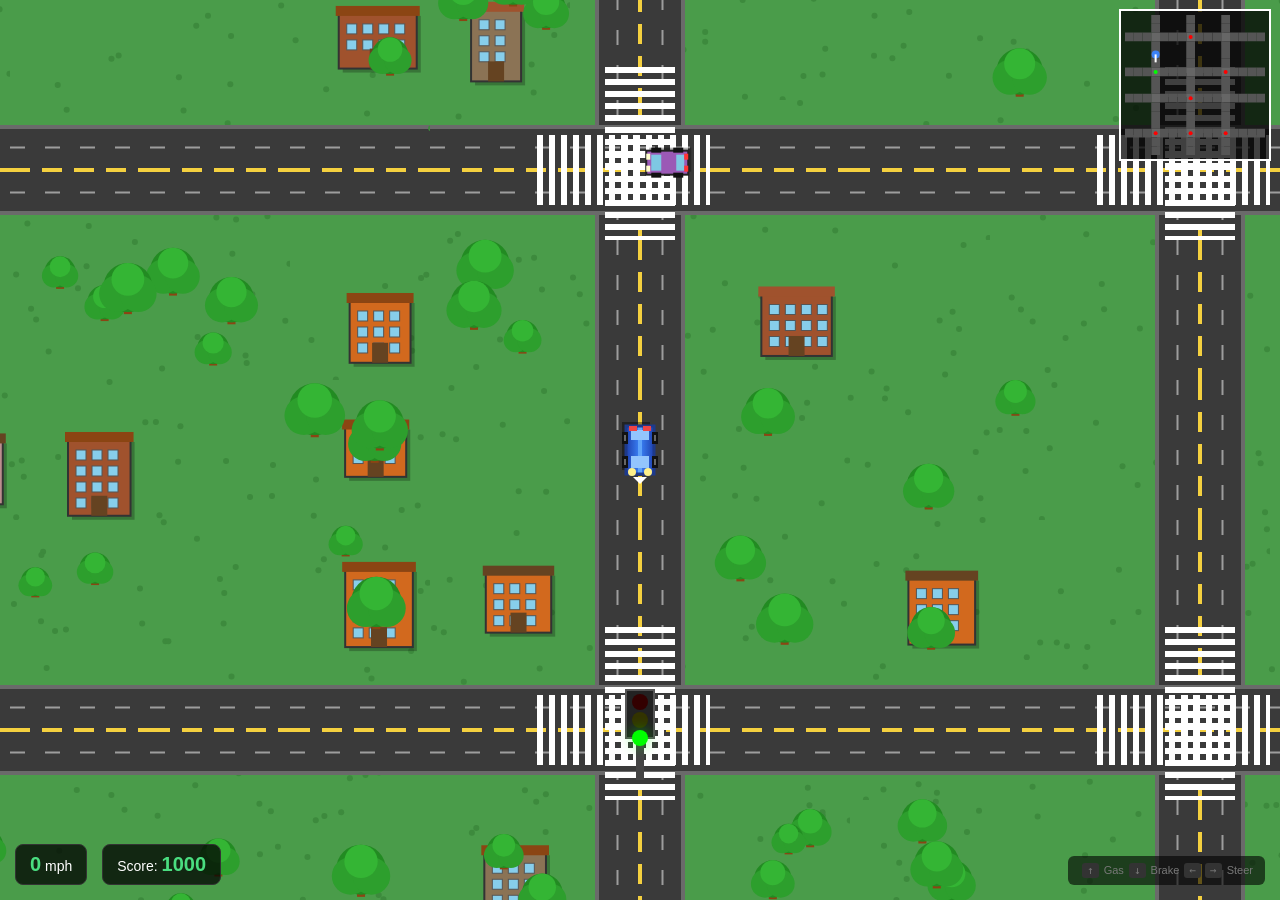
==== commit 1aef7630: "Rewrite driving simulator with proper top-down view - Switch from buggy pseudo-3D to clean top-down " ====
--- a/driving-simulator.html
+++ b/driving-simulator.html
@@ -3,229 +3,107 @@
 <head>
     <meta charset="UTF-8">
     <meta name="viewport" content="width=device-width, initial-scale=1.0">
-    <title>MA Driving Simulator - Open World</title>
+    <title>Driver's Ed - Top-Down Driving Simulator</title>
     <style>
         * { margin: 0; padding: 0; box-sizing: border-box; }
         body {
-            background: #1a1a2e;
+            background: #111;
+            overflow: hidden;
             font-family: 'Segoe UI', Tahoma, sans-serif;
-            overflow: hidden;
-            color: #fff;
-        }
-        #gameContainer {
-            position: relative;
-            width: 100vw;
-            height: 100vh;
         }
         #gameCanvas {
             display: block;
         }
 
-        /* HUD */
-        .hud-box {
-            position: absolute;
-            background: rgba(0,0,0,0.8);
-            border: 2px solid #444;
-            border-radius: 10px;
-            padding: 12px 15px;
-            font-size: 0.9rem;
-        }
-
-        #speedBox {
-            top: 20px;
-            right: 20px;
-            text-align: center;
-        }
-        #speedValue {
-            font-size: 2.5rem;
+        /* Minimal HUD - bottom left corner only */
+        #hud {
+            position: fixed;
+            bottom: 15px;
+            left: 15px;
+            display: flex;
+            gap: 15px;
+            z-index: 100;
+        }
+        .hud-item {
+            background: rgba(0,0,0,0.75);
+            padding: 8px 14px;
+            border-radius: 8px;
+            color: #fff;
+            font-size: 14px;
+            border: 1px solid #333;
+        }
+        .hud-item .value {
+            font-size: 20px;
             font-weight: bold;
             color: #4ade80;
         }
-        #speedValue.warning { color: #fbbf24; }
-        #speedValue.danger { color: #ef4444; }
-        #limitSign {
-            width: 50px;
-            height: 50px;
-            background: #fff;
-            border: 3px solid #000;
-            border-radius: 50%;
-            color: #000;
-            font-size: 1.3rem;
-            font-weight: bold;
-            display: flex;
-            align-items: center;
-            justify-content: center;
-            margin: 8px auto 0;
-        }
-
-        #scoreBox {
-            top: 20px;
-            left: 20px;
-        }
-        #scoreValue {
-            font-size: 1.8rem;
-            color: #ffd700;
-        }
-
-        #controlsBox {
-            bottom: 20px;
-            left: 20px;
-            font-size: 0.8rem;
-            color: #888;
-        }
-        #controlsBox kbd {
+        .hud-item .value.warning { color: #fbbf24; }
+        .hud-item .value.danger { color: #ef4444; }
+
+        /* Small feedback notification - top right */
+        #feedback {
+            position: fixed;
+            top: 15px;
+            right: 15px;
+            background: rgba(0,0,0,0.85);
+            padding: 10px 16px;
+            border-radius: 8px;
+            color: #fff;
+            font-size: 13px;
+            max-width: 260px;
+            opacity: 0;
+            transition: opacity 0.3s;
+            z-index: 100;
+            border-left: 3px solid #666;
+        }
+        #feedback.show { opacity: 1; }
+        #feedback.good { border-left-color: #4ade80; color: #4ade80; }
+        #feedback.bad { border-left-color: #ef4444; color: #ef4444; }
+
+        /* Controls hint - bottom right */
+        #controls {
+            position: fixed;
+            bottom: 15px;
+            right: 15px;
+            background: rgba(0,0,0,0.6);
+            padding: 8px 12px;
+            border-radius: 6px;
+            color: #777;
+            font-size: 11px;
+            z-index: 100;
+        }
+        #controls kbd {
             background: #333;
-            padding: 2px 6px;
+            padding: 1px 5px;
             border-radius: 3px;
-            border: 1px solid #555;
-        }
-
-        /* Feedback message - small, non-blocking */
-        #feedbackBox {
-            bottom: 20px;
-            right: 20px;
-            max-width: 300px;
-            font-size: 0.95rem;
-            transition: opacity 0.3s;
-            opacity: 0;
-        }
-        #feedbackBox.show { opacity: 1; }
-        #feedbackBox.good { border-color: #22c55e; color: #22c55e; }
-        #feedbackBox.bad { border-color: #ef4444; color: #ef4444; }
-
-        /* Turn indicator */
-        #turnIndicator {
-            top: 50%;
-            left: 50%;
-            transform: translate(-50%, -50%);
-            font-size: 1.2rem;
-            text-align: center;
-            display: none;
-            border-color: #fbbf24;
-        }
-        #turnIndicator.show { display: block; }
-
-        /* Mini-map */
-        #miniMap {
-            top: 150px;
-            right: 20px;
-            padding: 5px;
-        }
-        #miniMapCanvas {
-            border-radius: 5px;
-        }
-
-        /* Menu */
-        #menu {
-            position: absolute;
-            top: 0; left: 0; right: 0; bottom: 0;
-            background: linear-gradient(135deg, #1a1a2e, #16213e);
-            display: flex;
-            flex-direction: column;
-            align-items: center;
-            justify-content: center;
-            z-index: 200;
-        }
-        #menu.hidden { display: none; }
-        #menu h1 {
-            font-size: 2.5rem;
-            margin-bottom: 10px;
-            background: linear-gradient(45deg, #4ade80, #22d3ee);
-            -webkit-background-clip: text;
-            -webkit-text-fill-color: transparent;
-        }
-        #menu p {
-            color: #888;
-            margin-bottom: 30px;
-            font-size: 1.1rem;
-        }
-        .menuBtn {
-            padding: 15px 40px;
-            margin: 10px;
-            font-size: 1.1rem;
-            font-weight: bold;
-            border: none;
-            border-radius: 10px;
-            cursor: pointer;
-            color: #fff;
-            background: linear-gradient(135deg, #22c55e, #16a34a);
-            transition: transform 0.2s;
-        }
-        .menuBtn:hover {
-            transform: translateY(-3px);
-        }
-
-        #audioToggle {
-            position: fixed;
-            bottom: 80px;
-            right: 20px;
-            background: rgba(0,0,0,0.8);
-            padding: 10px 15px;
-            border-radius: 20px;
-            cursor: pointer;
-            z-index: 10000;
-            color: white;
-            font-size: 0.9rem;
-            border: 2px solid #444;
+            margin: 0 2px;
         }
     </style>
 </head>
 <body>
-<div id="gameContainer">
     <canvas id="gameCanvas"></canvas>
 
-    <div id="speedBox" class="hud-box">
-        <div id="speedValue">0</div>
-        <div>MPH</div>
-        <div id="limitSign">25</div>
-    </div>
-
-    <div id="scoreBox" class="hud-box">
-        <div>SCORE</div>
-        <div id="scoreValue">0</div>
-    </div>
-
-    <div id="miniMap" class="hud-box">
-        <canvas id="miniMapCanvas" width="120" height="120"></canvas>
-    </div>
-
-    <div id="controlsBox" class="hud-box">
-        <div><kbd>W</kbd>/<kbd>↑</kbd> Accelerate</div>
-        <div><kbd>S</kbd>/<kbd>↓</kbd> Brake</div>
-        <div><kbd>←</kbd>/<kbd>→</kbd> Turn at intersection</div>
-        <div><kbd>SPACE</kbd> Emergency Stop</div>
-    </div>
-
-    <div id="feedbackBox" class="hud-box"></div>
-
-    <div id="turnIndicator" class="hud-box">
-        <div>INTERSECTION</div>
-        <div style="font-size: 1.5rem; margin: 10px 0;">← ↑ →</div>
-        <div>Choose direction</div>
-    </div>
-
-    <div id="audioToggle" onclick="toggleAudio()">
-        <span id="audioIcon">🔊</span> Sound
-    </div>
-
-    <div id="menu">
-        <h1>MA Driving Simulator</h1>
-        <p>Explore the neighborhood and follow traffic rules!</p>
-        <button class="menuBtn" onclick="startGame()">Start Driving</button>
-        <div style="margin-top: 30px; color: #666; font-size: 0.85rem; text-align: center; max-width: 400px;">
-            <p>Drive through intersections, obey stop signs and traffic lights, yield to pedestrians, and watch for school buses!</p>
+    <div id="hud">
+        <div class="hud-item">
+            <span class="value" id="speedVal">0</span> mph
+        </div>
+        <div class="hud-item">
+            Score: <span class="value" id="scoreVal">1000</span>
         </div>
     </div>
-</div>
+
+    <div id="feedback"></div>
+
+    <div id="controls">
+        <kbd>↑</kbd> Gas <kbd>↓</kbd> Brake <kbd>←</kbd><kbd>→</kbd> Steer
+    </div>
 
 <script>
 // ============================================
-// CANVAS SETUP
+// SETUP
 // ============================================
 const canvas = document.getElementById('gameCanvas');
 const ctx = canvas.getContext('2d');
-const miniCanvas = document.getElementById('miniMapCanvas');
-const miniCtx = miniCanvas.getContext('2d');
 
 function resize() {
     canvas.width = window.innerWidth;
@@ -235,847 +113,975 @@
 window.addEventListener('resize', resize);
 
 // ============================================
-// CITY MAP - Looping grid of streets
-// ============================================
-// Map legend:
-// 0 = grass/building
-// 1 = road (vertical)
-// 2 = road (horizontal)
-// 3 = intersection
-// 4 = intersection with stop sign
-// 5 = intersection with traffic light
-
-const TILE_SIZE = 100; // World units per tile
-const MAP_WIDTH = 8;
-const MAP_HEIGHT = 8;
-
-// City layout - roads form connected loops
-const cityMap = [
-    [0, 0, 1, 0, 0, 1, 0, 0],
-    [0, 0, 1, 0, 0, 1, 0, 0],
-    [2, 2, 4, 2, 2, 5, 2, 2],
-    [0, 0, 1, 0, 0, 1, 0, 0],
-    [0, 0, 1, 0, 0, 1, 0, 0],
-    [2, 2, 5, 2, 2, 4, 2, 2],
-    [0, 0, 1, 0, 0, 1, 0, 0],
-    [0, 0, 1, 0, 0, 1, 0, 0],
+// CONSTANTS
+// ============================================
+const TILE = 140;  // Tile size in pixels
+const ROAD_W = 90; // Road width
+const LANE_W = ROAD_W / 2;
+
+// Larger map (16x16) with looping connected roads
+// 0=grass, 1=road_V, 2=road_H, 3=intersection, 4=stop_intersection, 5=light_intersection
+const MAP = [
+    [0,0,0,1,0,0,0,1,0,0,0,1,0,0,0,0],
+    [0,0,0,1,0,0,0,1,0,0,0,1,0,0,0,0],
+    [2,2,2,3,2,2,2,4,2,2,2,3,2,2,2,2],
+    [0,0,0,1,0,0,0,1,0,0,0,1,0,0,0,0],
+    [0,0,0,1,0,0,0,1,0,0,0,1,0,0,0,0],
+    [0,0,0,1,0,0,0,1,0,0,0,1,0,0,0,0],
+    [2,2,2,5,2,2,2,3,2,2,2,5,2,2,2,2],
+    [0,0,0,1,0,0,0,1,0,0,0,1,0,0,0,0],
+    [0,0,0,1,0,0,0,1,0,0,0,1,0,0,0,0],
+    [2,2,2,3,2,2,2,4,2,2,2,3,2,2,2,2],
+    [0,0,0,1,0,0,0,1,0,0,0,1,0,0,0,0],
+    [0,0,0,1,0,0,0,1,0,0,0,1,0,0,0,0],
+    [0,0,0,1,0,0,0,1,0,0,0,1,0,0,0,0],
+    [2,2,2,4,2,2,2,5,2,2,2,4,2,2,2,2],
+    [0,0,0,1,0,0,0,1,0,0,0,1,0,0,0,0],
+    [0,0,0,1,0,0,0,1,0,0,0,1,0,0,0,0],
 ];
 
-// Wrap coordinates for infinite looping
-function wrapCoord(val, max) {
+const MAP_W = MAP[0].length;
+const MAP_H = MAP.length;
+const WORLD_W = MAP_W * TILE;
+const WORLD_H = MAP_H * TILE;
+
+// ============================================
+// GAME STATE
+// ============================================
+const game = {
+    score: 1000,
+    time: 0,
+    feedbackTimer: 0
+};
+
+// Player car
+const player = {
+    x: 3 * TILE + TILE/2,
+    y: 4 * TILE + TILE/2,
+    angle: Math.PI,  // Facing south
+    speed: 0,
+    maxSpeed: 6,
+    accel: 0.12,
+    brake: 0.25,
+    friction: 0.03,
+    turnSpeed: 0.045,
+    width: 28,
+    height: 48
+};
+
+// Camera
+const cam = { x: 0, y: 0 };
+
+// Input
+const keys = { up: false, down: false, left: false, right: false };
+
+// World elements
+let trafficLights = [];
+let stopSigns = [];
+let pedestrians = [];
+let otherCars = [];
+let buildings = [];
+let trees = [];
+
+// Track stop sign compliance
+let stoppedSigns = new Set();
+let ranSigns = new Set();
+let ranLights = new Set();
+
+// ============================================
+// INITIALIZATION
+// ============================================
+function init() {
+    // Find all intersections and add traffic elements
+    for (let ty = 0; ty < MAP_H; ty++) {
+        for (let tx = 0; tx < MAP_W; tx++) {
+            const tile = MAP[ty][tx];
+            const cx = tx * TILE + TILE/2;
+            const cy = ty * TILE + TILE/2;
+
+            if (tile === 4) {
+                // Stop sign intersection
+                stopSigns.push({
+                    x: cx, y: cy,
+                    tx: tx, ty: ty
+                });
+            } else if (tile === 5) {
+                // Traffic light intersection
+                trafficLights.push({
+                    x: cx, y: cy,
+                    tx: tx, ty: ty,
+                    state: Math.random() < 0.5 ? 'green' : 'red',
+                    timer: 180 + Math.random() * 120
+                });
+            }
+
+            // Add decorations to grass tiles
+            if (tile === 0) {
+                // Buildings
+                if (Math.random() < 0.4) {
+                    buildings.push({
+                        x: cx - 30 + Math.random() * 20,
+                        y: cy - 30 + Math.random() * 20,
+                        w: 50 + Math.random() * 30,
+                        h: 50 + Math.random() * 30,
+                        color: ['#8B7355', '#A0522D', '#CD853F', '#D2691E', '#BC8F8F'][Math.floor(Math.random()*5)],
+                        roofColor: ['#654321', '#8B4513', '#A0522D'][Math.floor(Math.random()*3)]
+                    });
+                }
+                // Trees
+                if (Math.random() < 0.5) {
+                    const numTrees = 1 + Math.floor(Math.random() * 3);
+                    for (let i = 0; i < numTrees; i++) {
+                        trees.push({
+                            x: tx * TILE + 20 + Math.random() * (TILE - 40),
+                            y: ty * TILE + 20 + Math.random() * (TILE - 40),
+                            size: 12 + Math.random() * 10
+                        });
+                    }
+                }
+            }
+        }
+    }
+
+    // Spawn pedestrians near intersections
+    spawnPedestrians(10);
+
+    // Spawn other cars
+    spawnOtherCars(6);
+}
+
+function spawnPedestrians(count) {
+    for (let i = 0; i < count; i++) {
+        // Find intersection
+        let tx, ty;
+        let attempts = 0;
+        do {
+            tx = Math.floor(Math.random() * MAP_W);
+            ty = Math.floor(Math.random() * MAP_H);
+            attempts++;
+        } while (MAP[ty][tx] < 3 && attempts < 50);
+
+        if (attempts >= 50) continue;
+
+        const side = Math.floor(Math.random() * 4);
+        const offset = (Math.random() - 0.5) * 30;
+        let px, py;
+
+        switch(side) {
+            case 0: px = tx * TILE + TILE/2 + offset; py = ty * TILE + 10; break;
+            case 1: px = tx * TILE + TILE - 10; py = ty * TILE + TILE/2 + offset; break;
+            case 2: px = tx * TILE + TILE/2 + offset; py = ty * TILE + TILE - 10; break;
+            case 3: px = tx * TILE + 10; py = ty * TILE + TILE/2 + offset; break;
+        }
+
+        pedestrians.push({
+            x: px, y: py,
+            vx: (Math.random() - 0.5) * 0.5,
+            vy: (Math.random() - 0.5) * 0.5,
+            color: ['#e74c3c', '#3498db', '#9b59b6', '#f39c12', '#1abc9c', '#e91e63'][Math.floor(Math.random()*6)],
+            walkTimer: 0
+        });
+    }
+}
+
+function spawnOtherCars(count) {
+    const colors = ['#e74c3c', '#3498db', '#27ae60', '#f39c12', '#9b59b6', '#1abc9c', '#e91e63'];
+
+    for (let i = 0; i < count; i++) {
+        let tx, ty;
+        let attempts = 0;
+        do {
+            tx = Math.floor(Math.random() * MAP_W);
+            ty = Math.floor(Math.random() * MAP_H);
+            attempts++;
+        } while ((MAP[ty][tx] === 0 || MAP[ty][tx] >= 3) && attempts < 50);
+
+        if (attempts >= 50) continue;
+
+        const isVertical = MAP[ty][tx] === 1;
+        const angle = isVertical ? (Math.random() < 0.5 ? 0 : Math.PI) : (Math.random() < 0.5 ? Math.PI/2 : -Math.PI/2);
+
+        otherCars.push({
+            x: tx * TILE + TILE/2 + (Math.random() - 0.5) * 20,
+            y: ty * TILE + TILE/2 + (Math.random() - 0.5) * 20,
+            angle: angle,
+            speed: 1.5 + Math.random() * 1.5,
+            color: colors[Math.floor(Math.random() * colors.length)],
+            turnCooldown: 0
+        });
+    }
+}
+
+// ============================================
+// INPUT
+// ============================================
+document.addEventListener('keydown', e => {
+    switch(e.key) {
+        case 'ArrowUp': case 'w': case 'W': keys.up = true; break;
+        case 'ArrowDown': case 's': case 'S': keys.down = true; break;
+        case 'ArrowLeft': case 'a': case 'A': keys.left = true; break;
+        case 'ArrowRight': case 'd': case 'D': keys.right = true; break;
+    }
+    if (['ArrowUp','ArrowDown','ArrowLeft','ArrowRight',' '].includes(e.key)) {
+        e.preventDefault();
+    }
+});
+
+document.addEventListener('keyup', e => {
+    switch(e.key) {
+        case 'ArrowUp': case 'w': case 'W': keys.up = false; break;
+        case 'ArrowDown': case 's': case 'S': keys.down = false; break;
+        case 'ArrowLeft': case 'a': case 'A': keys.left = false; break;
+        case 'ArrowRight': case 'd': case 'D': keys.right = false; break;
+    }
+});
+
+// ============================================
+// UTILITY
+// ============================================
+function wrap(val, max) {
     return ((val % max) + max) % max;
 }
 
 function getTile(x, y) {
-    const tileX = Math.floor(wrapCoord(x, MAP_WIDTH * TILE_SIZE) / TILE_SIZE);
-    const tileY = Math.floor(wrapCoord(y, MAP_HEIGHT * TILE_SIZE) / TILE_SIZE);
-    return cityMap[tileY][tileX];
-}
-
-function getTileCoords(x, y) {
-    return {
-        tx: Math.floor(wrapCoord(x, MAP_WIDTH * TILE_SIZE) / TILE_SIZE),
-        ty: Math.floor(wrapCoord(y, MAP_HEIGHT * TILE_SIZE) / TILE_SIZE)
-    };
-}
-
-// ============================================
-// GAME STATE
-// ============================================
-const game = {
-    mode: 'menu',
-    score: 1000,
-
-    // Player position and movement
-    x: 2.5 * TILE_SIZE,  // Start on a road
-    y: 4 * TILE_SIZE,
-    heading: 0,          // 0=North, 1=East, 2=South, 3=West
-    speed: 0,
-    maxSpeed: 50,
-
-    // Speed limits
-    speedLimit: 25,
-    inSchoolZone: false,
-
-    // Intersection state
-    atIntersection: false,
-    intersectionHandled: false,
-    stoppedAtIntersection: false,
-    turnChoice: null,    // null, 'left', 'straight', 'right'
-
-    // Traffic elements in world
-    trafficLights: {},   // key: "tx,ty", value: 'red'|'yellow'|'green'
-    stopSignsChecked: {}, // key: "tx,ty", value: true if stopped there
-
-    // Dynamic elements
-    pedestrians: [],
-    otherCars: [],
-    schoolBus: null,
-
-    // Feedback
-    feedbackTimer: 0,
-
-    // Time
-    time: 0,
-};
-
-// Heading directions
-const HEADINGS = [
-    { name: 'North', dx: 0, dy: -1, angle: 0 },
-    { name: 'East', dx: 1, dy: 0, angle: Math.PI / 2 },
-    { name: 'South', dx: 0, dy: 1, angle: Math.PI },
-    { name: 'West', dx: -1, dy: 0, angle: -Math.PI / 2 },
-];
-
-// ============================================
-// INPUT
-// ============================================
-const keys = { up: false, down: false, left: false, right: false, space: false };
-
-document.addEventListener('keydown', e => {
-    if (game.mode === 'menu') return;
-    switch(e.key.toLowerCase()) {
-        case 'w': case 'arrowup': keys.up = true; break;
-        case 's': case 'arrowdown': keys.down = true; break;
-        case 'a': case 'arrowleft': keys.left = true; break;
-        case 'd': case 'arrowright': keys.right = true; break;
-        case ' ': keys.space = true; e.preventDefault(); break;
-    }
-});
-
-document.addEventListener('keyup', e => {
-    switch(e.key.toLowerCase()) {
-        case 'w': case 'arrowup': keys.up = false; break;
-        case 's': case 'arrowdown': keys.down = false; break;
-        case 'a': case 'arrowleft': keys.left = false; break;
-        case 'd': case 'arrowright': keys.right = false; break;
-        case ' ': keys.space = false; break;
-    }
-});
-
-// ============================================
-// AUDIO
-// ============================================
-let audioEnabled = true;
-let audioCtx = null;
-
-function getAudioCtx() {
-    if (!audioCtx) audioCtx = new (window.AudioContext || window.webkitAudioContext)();
-    return audioCtx;
-}
-
-function playSound(type) {
-    if (!audioEnabled) return;
-    try {
-        const ctx = getAudioCtx();
-        const osc = ctx.createOscillator();
-        const gain = ctx.createGain();
-        osc.connect(gain);
-        gain.connect(ctx.destination);
-
-        if (type === 'good') {
-            osc.frequency.value = 880;
-            osc.type = 'sine';
-            gain.gain.setValueAtTime(0.15, ctx.currentTime);
-            gain.gain.exponentialRampToValueAtTime(0.01, ctx.currentTime + 0.2);
-            osc.start(); osc.stop(ctx.currentTime + 0.2);
-        } else if (type === 'bad') {
-            osc.frequency.value = 200;
-            osc.type = 'sawtooth';
-            gain.gain.setValueAtTime(0.15, ctx.currentTime);
-            gain.gain.exponentialRampToValueAtTime(0.01, ctx.currentTime + 0.3);
-            osc.start(); osc.stop(ctx.currentTime + 0.3);
-        }
-    } catch(e) {}
-}
-
-function toggleAudio() {
-    audioEnabled = !audioEnabled;
-    document.getElementById('audioIcon').textContent = audioEnabled ? '🔊' : '🔇';
-}
-
-// ============================================
-// FEEDBACK SYSTEM
-// ============================================
-function showFeedback(message, isGood) {
-    const box = document.getElementById('feedbackBox');
-    box.textContent = message;
-    box.className = 'hud-box show ' + (isGood ? 'good' : 'bad');
-    game.feedbackTimer = 180; // 3 seconds at 60fps
-
-    playSound(isGood ? 'good' : 'bad');
-
-    if (!isGood) {
-        game.score = Math.max(0, game.score - 50);
-    } else {
-        game.score += 25;
-    }
-}
-
-// ============================================
-// SPAWN DYNAMIC ELEMENTS
-// ============================================
-function spawnPedestrian() {
-    // Find a crosswalk (intersection) to spawn at
-    const intersections = [];
-    for (let ty = 0; ty < MAP_HEIGHT; ty++) {
-        for (let tx = 0; tx < MAP_WIDTH; tx++) {
-            if (cityMap[ty][tx] >= 3) {
-                intersections.push({tx, ty});
-            }
-        }
-    }
-
-    if (intersections.length === 0) return;
-
-    const spot = intersections[Math.floor(Math.random() * intersections.length)];
-    const worldX = (spot.tx + 0.5) * TILE_SIZE;
-    const worldY = (spot.ty + 0.5) * TILE_SIZE;
-
-    // Crossing direction
-    const crossingHorizontal = Math.random() > 0.5;
-
-    game.pedestrians.push({
-        x: worldX + (crossingHorizontal ? -40 : 0),
-        y: worldY + (crossingHorizontal ? 0 : -40),
-        targetX: worldX + (crossingHorizontal ? 40 : 0),
-        targetY: worldY + (crossingHorizontal ? 0 : 40),
-        speed: 0.3,
-        crossing: true,
-    });
-}
-
-function spawnSchoolBus() {
-    // Spawn a stopped school bus on a road
-    const roads = [];
-    for (let ty = 0; ty < MAP_HEIGHT; ty++) {
-        for (let tx = 0; tx < MAP_WIDTH; tx++) {
-            if (cityMap[ty][tx] === 1) { // Vertical road
-                roads.push({tx, ty, heading: 0});
-            }
-        }
-    }
-
-    if (roads.length === 0) return;
-
-    const spot = roads[Math.floor(Math.random() * roads.length)];
-    game.schoolBus = {
-        x: (spot.tx + 0.5) * TILE_SIZE,
-        y: (spot.ty + 0.3) * TILE_SIZE,
-        heading: spot.heading,
-        stopped: true,
-        lightsFlashing: true,
-        timer: 600, // 10 seconds
-    };
-}
-
-function spawnOtherCar() {
-    // Spawn a car at an intersection
-    const intersections = [];
-    for (let ty = 0; ty < MAP_HEIGHT; ty++) {
-        for (let tx = 0; tx < MAP_WIDTH; tx++) {
-            if (cityMap[ty][tx] >= 3) {
-                intersections.push({tx, ty});
-            }
-        }
-    }
-
-    if (intersections.length === 0) return;
-
-    const spot = intersections[Math.floor(Math.random() * intersections.length)];
-    const heading = Math.floor(Math.random() * 4);
-    const dir = HEADINGS[heading];
-
-    game.otherCars.push({
-        x: (spot.tx + 0.5) * TILE_SIZE - dir.dx * 60,
-        y: (spot.ty + 0.5) * TILE_SIZE - dir.dy * 60,
-        heading: heading,
-        waiting: true,
-        arrivedTime: game.time,
-        color: ['#3b82f6', '#ef4444', '#a855f7', '#f59e0b'][Math.floor(Math.random() * 4)],
-    });
-}
-
-// ============================================
-// GAME LOGIC
-// ============================================
-function startGame() {
-    document.getElementById('menu').classList.add('hidden');
-    game.mode = 'driving';
-    game.score = 1000;
-    game.x = 2.5 * TILE_SIZE;
-    game.y = 4 * TILE_SIZE;
-    game.heading = 0;
-    game.speed = 0;
-    game.time = 0;
-    game.pedestrians = [];
-    game.otherCars = [];
-    game.schoolBus = null;
-    game.stopSignsChecked = {};
-
-    // Initialize traffic lights
-    game.trafficLights = {};
-    for (let ty = 0; ty < MAP_HEIGHT; ty++) {
-        for (let tx = 0; tx < MAP_WIDTH; tx++) {
-            if (cityMap[ty][tx] === 5) {
-                game.trafficLights[`${tx},${ty}`] = 'green';
-            }
-        }
-    }
-
-    // Spawn initial elements
-    spawnPedestrian();
-    spawnOtherCar();
-
-    if (audioCtx && audioCtx.state === 'suspended') {
-        audioCtx.resume();
-    }
-}
-
+    const tx = Math.floor(wrap(x, WORLD_W) / TILE);
+    const ty = Math.floor(wrap(y, WORLD_H) / TILE);
+    return { tile: MAP[ty][tx], tx, ty };
+}
+
+function dist(x1, y1, x2, y2) {
+    // Handle wrapping distance
+    let dx = Math.abs(x1 - x2);
+    let dy = Math.abs(y1 - y2);
+    if (dx > WORLD_W / 2) dx = WORLD_W - dx;
+    if (dy > WORLD_H / 2) dy = WORLD_H - dy;
+    return Math.sqrt(dx * dx + dy * dy);
+}
+
+function showFeedback(msg, good) {
+    const fb = document.getElementById('feedback');
+    fb.textContent = msg;
+    fb.className = 'show ' + (good ? 'good' : 'bad');
+    game.feedbackTimer = 180;
+
+    if (good) game.score += 15;
+    else game.score = Math.max(0, game.score - 40);
+}
+
+// ============================================
+// UPDATE
+// ============================================
 function update() {
-    if (game.mode !== 'driving') return;
-
     game.time++;
 
-    // Update feedback timer
+    // Feedback timer
     if (game.feedbackTimer > 0) {
         game.feedbackTimer--;
         if (game.feedbackTimer === 0) {
-            document.getElementById('feedbackBox').classList.remove('show');
-        }
-    }
-
-    // Update traffic lights (cycle every 5 seconds)
-    if (game.time % 300 === 0) {
-        for (let key in game.trafficLights) {
-            const current = game.trafficLights[key];
-            if (current === 'green') game.trafficLights[key] = 'yellow';
-            else if (current === 'yellow') game.trafficLights[key] = 'red';
-            else game.trafficLights[key] = 'green';
-        }
-    }
-
-    // Speed control
-    if (keys.space) {
-        game.speed = Math.max(0, game.speed - 2);
-    } else if (keys.up) {
-        game.speed = Math.min(game.maxSpeed, game.speed + 0.5);
+            document.getElementById('feedback').classList.remove('show');
+        }
+    }
+
+    // Player movement
+    if (keys.up) {
+        player.speed = Math.min(player.speed + player.accel, player.maxSpeed);
     } else if (keys.down) {
-        game.speed = Math.max(0, game.speed - 0.8);
+        player.speed = Math.max(player.speed - player.brake, -player.maxSpeed * 0.4);
     } else {
-        game.speed = Math.max(0, game.speed - 0.1);
-    }
-
-    // Check current tile
-    const currentTile = getTile(game.x, game.y);
-    const tileCoords = getTileCoords(game.x, game.y);
-    const tileKey = `${tileCoords.tx},${tileCoords.ty}`;
-
-    // Check if at intersection
-    const wasAtIntersection = game.atIntersection;
-    game.atIntersection = currentTile >= 3;
-
-    // Entering intersection
-    if (game.atIntersection && !wasAtIntersection) {
-        game.intersectionHandled = false;
-        game.stoppedAtIntersection = false;
-
-        // Check for stop sign
-        if (currentTile === 4) {
-            game.speedLimit = 0; // Must stop
-        }
-
-        // Check traffic light
-        if (currentTile === 5) {
-            const lightState = game.trafficLights[tileKey];
-            if (lightState === 'red' && game.speed > 5) {
-                showFeedback('Ran red light!', false);
+        // Friction
+        if (player.speed > 0) player.speed = Math.max(0, player.speed - player.friction);
+        else if (player.speed < 0) player.speed = Math.min(0, player.speed + player.friction);
+    }
+
+    // Steering (scales with speed)
+    if (Math.abs(player.speed) > 0.1) {
+        const turnMult = Math.min(1, Math.abs(player.speed) / 3);
+        if (keys.left) player.angle -= player.turnSpeed * turnMult * Math.sign(player.speed);
+        if (keys.right) player.angle += player.turnSpeed * turnMult * Math.sign(player.speed);
+    }
+
+    // Move player
+    player.x += Math.sin(player.angle) * player.speed;
+    player.y -= Math.cos(player.angle) * player.speed;
+
+    // Wrap world
+    player.x = wrap(player.x, WORLD_W);
+    player.y = wrap(player.y, WORLD_H);
+
+    // Camera follows player (centered)
+    cam.x = player.x - canvas.width / 2;
+    cam.y = player.y - canvas.height / 2;
+
+    // Update traffic lights
+    trafficLights.forEach(light => {
+        light.timer--;
+        if (light.timer <= 0) {
+            if (light.state === 'green') { light.state = 'yellow'; light.timer = 45; }
+            else if (light.state === 'yellow') { light.state = 'red'; light.timer = 200; }
+            else { light.state = 'green'; light.timer = 200; }
+        }
+    });
+
+    // Check stop signs
+    stopSigns.forEach(sign => {
+        const d = dist(player.x, player.y, sign.x, sign.y);
+        const key = `${sign.tx},${sign.ty}`;
+
+        if (d < 50) {
+            if (player.speed < 0.5 && !stoppedSigns.has(key)) {
+                stoppedSigns.add(key);
+                showFeedback('Good stop at stop sign!', true);
+            } else if (player.speed > 3 && !stoppedSigns.has(key) && !ranSigns.has(key)) {
+                ranSigns.add(key);
+                showFeedback('You ran the stop sign!', false);
             }
-        }
-    }
-
-    // At intersection logic
-    if (game.atIntersection) {
-        document.getElementById('turnIndicator').classList.add('show');
-
-        // Track if we've stopped
-        if (game.speed < 2) {
-            if (!game.stoppedAtIntersection && currentTile === 4) {
-                game.stoppedAtIntersection = true;
-                if (!game.stopSignsChecked[tileKey]) {
-                    game.stopSignsChecked[tileKey] = true;
-                    showFeedback('Good stop!', true);
-                }
+        } else if (d > 100) {
+            stoppedSigns.delete(key);
+            ranSigns.delete(key);
+        }
+    });
+
+    // Check traffic lights
+    trafficLights.forEach(light => {
+        const d = dist(player.x, player.y, light.x, light.y);
+        const key = `${light.tx},${light.ty}`;
+
+        if (d < 45 && light.state === 'red' && player.speed > 2.5 && !ranLights.has(key)) {
+            ranLights.add(key);
+            showFeedback('You ran a red light!', false);
+        } else if (d > 100) {
+            ranLights.delete(key);
+        }
+    });
+
+    // Update pedestrians
+    pedestrians.forEach(ped => {
+        ped.walkTimer++;
+
+        // Change direction occasionally
+        if (ped.walkTimer % 120 === 0) {
+            ped.vx = (Math.random() - 0.5) * 0.6;
+            ped.vy = (Math.random() - 0.5) * 0.6;
+        }
+
+        ped.x += ped.vx;
+        ped.y += ped.vy;
+
+        // Keep near roads
+        ped.x = wrap(ped.x, WORLD_W);
+        ped.y = wrap(ped.y, WORLD_H);
+
+        // Check collision with player
+        const d = dist(player.x, player.y, ped.x, ped.y);
+        if (d < 25 && player.speed > 1.5) {
+            showFeedback('Too close to pedestrian!', false);
+            // Move pedestrian away
+            const ang = Math.atan2(ped.y - player.y, ped.x - player.x);
+            ped.x += Math.cos(ang) * 40;
+            ped.y += Math.sin(ang) * 40;
+        }
+    });
+
+    // Update other cars
+    otherCars.forEach(car => {
+        car.x += Math.sin(car.angle) * car.speed;
+        car.y -= Math.cos(car.angle) * car.speed;
+        car.x = wrap(car.x, WORLD_W);
+        car.y = wrap(car.y, WORLD_H);
+
+        // Turn at intersections randomly
+        const { tile } = getTile(car.x, car.y);
+        if (tile >= 3 && car.turnCooldown <= 0) {
+            if (Math.random() < 0.02) {
+                car.angle += (Math.random() < 0.5 ? 1 : -1) * Math.PI / 2;
+                car.turnCooldown = 60;
             }
         }
-
-        // Handle turn choice
-        if (keys.left && !game.intersectionHandled) {
-            game.heading = (game.heading + 3) % 4; // Turn left
-            game.intersectionHandled = true;
-        } else if (keys.right && !game.intersectionHandled) {
-            game.heading = (game.heading + 1) % 4; // Turn right
-            game.intersectionHandled = true;
-        } else if (keys.up && game.speed > 0 && !game.intersectionHandled) {
-            game.intersectionHandled = true; // Go straight
-        }
-
-        // Penalty for not stopping at stop sign
-        if (currentTile === 4 && !game.stoppedAtIntersection && game.speed > 10) {
-            if (!game.stopSignsChecked[tileKey + '_ran']) {
-                game.stopSignsChecked[tileKey + '_ran'] = true;
-                showFeedback('Ran stop sign!', false);
-            }
-        }
+        if (car.turnCooldown > 0) car.turnCooldown--;
+
+        // Check collision with player
+        const d = dist(player.x, player.y, car.x, car.y);
+        if (d < 35 && player.speed > 1) {
+            showFeedback('Collision! Maintain safe distance.', false);
+            player.speed = -1;
+        }
+    });
+
+    // Update HUD
+    const speedEl = document.getElementById('speedVal');
+    const displaySpeed = Math.abs(Math.round(player.speed * 12));
+    speedEl.textContent = displaySpeed;
+    speedEl.className = 'value' + (displaySpeed > 50 ? ' danger' : displaySpeed > 35 ? ' warning' : '');
+    document.getElementById('scoreVal').textContent = game.score;
+}
+
+// ============================================
+// RENDER
+// ============================================
+function render() {
+    const W = canvas.width;
+    const H = canvas.height;
+
+    // Sky/background
+    ctx.fillStyle = '#87CEEB';
+    ctx.fillRect(0, 0, W, H);
+
+    // Calculate visible tile range
+    const startTX = Math.floor(cam.x / TILE) - 1;
+    const startTY = Math.floor(cam.y / TILE) - 1;
+    const endTX = startTX + Math.ceil(W / TILE) + 3;
+    const endTY = startTY + Math.ceil(H / TILE) + 3;
+
+    // Draw tiles
+    for (let ty = startTY; ty < endTY; ty++) {
+        for (let tx = startTX; tx < endTX; tx++) {
+            const wtx = ((tx % MAP_W) + MAP_W) % MAP_W;
+            const wty = ((ty % MAP_H) + MAP_H) % MAP_H;
+            const tile = MAP[wty][wtx];
+
+            const sx = tx * TILE - cam.x;
+            const sy = ty * TILE - cam.y;
+
+            drawTile(sx, sy, tile);
+        }
+    }
+
+    // Draw buildings
+    buildings.forEach(b => {
+        const sx = getScreenX(b.x);
+        const sy = getScreenY(b.y);
+        if (sx > -100 && sx < W + 100 && sy > -100 && sy < H + 100) {
+            drawBuilding(sx, sy, b);
+        }
+    });
+
+    // Draw trees
+    trees.forEach(t => {
+        const sx = getScreenX(t.x);
+        const sy = getScreenY(t.y);
+        if (sx > -50 && sx < W + 50 && sy > -50 && sy < H + 50) {
+            drawTree(sx, sy, t.size);
+        }
+    });
+
+    // Draw stop signs
+    stopSigns.forEach(s => {
+        const sx = getScreenX(s.x);
+        const sy = getScreenY(s.y);
+        if (sx > -50 && sx < W + 50 && sy > -50 && sy < H + 50) {
+            drawStopSign(sx, sy);
+        }
+    });
+
+    // Draw traffic lights
+    trafficLights.forEach(l => {
+        const sx = getScreenX(l.x);
+        const sy = getScreenY(l.y);
+        if (sx > -50 && sx < W + 50 && sy > -50 && sy < H + 50) {
+            drawTrafficLight(sx, sy, l.state);
+        }
+    });
+
+    // Draw pedestrians
+    pedestrians.forEach(p => {
+        const sx = getScreenX(p.x);
+        const sy = getScreenY(p.y);
+        if (sx > -30 && sx < W + 30 && sy > -30 && sy < H + 30) {
+            drawPedestrian(sx, sy, p.color);
+        }
+    });
+
+    // Draw other cars
+    otherCars.forEach(c => {
+        const sx = getScreenX(c.x);
+        const sy = getScreenY(c.y);
+        if (sx > -60 && sx < W + 60 && sy > -60 && sy < H + 60) {
+            drawCar(sx, sy, c.angle, c.color, 24, 42);
+        }
+    });
+
+    // Draw player car (always visible, centered)
+    drawPlayerCar(W/2, H/2, player.angle);
+
+    // Draw minimap
+    drawMinimap();
+}
+
+function getScreenX(wx) {
+    let x = wx - cam.x;
+    while (x < -WORLD_W/2) x += WORLD_W;
+    while (x > WORLD_W/2) x -= WORLD_W;
+    return x;
+}
+
+function getScreenY(wy) {
+    let y = wy - cam.y;
+    while (y < -WORLD_H/2) y += WORLD_H;
+    while (y > WORLD_H/2) y -= WORLD_H;
+    return y;
+}
+
+function drawTile(x, y, tile) {
+    // Grass base
+    ctx.fillStyle = '#4a9c4a';
+    ctx.fillRect(x, y, TILE, TILE);
+
+    // Grass texture
+    ctx.fillStyle = '#3d8a3d';
+    for (let i = 0; i < 8; i++) {
+        ctx.beginPath();
+        ctx.arc(x + Math.random() * TILE, y + Math.random() * TILE, 3, 0, Math.PI * 2);
+        ctx.fill();
+    }
+
+    const cx = x + TILE/2;
+    const cy = y + TILE/2;
+    const roadOffset = (TILE - ROAD_W) / 2;
+
+    if (tile === 1) {
+        // Vertical road
+        drawRoadSegment(x + roadOffset, y, ROAD_W, TILE, 'v');
+    } else if (tile === 2) {
+        // Horizontal road
+        drawRoadSegment(x, y + roadOffset, TILE, ROAD_W, 'h');
+    } else if (tile >= 3) {
+        // Intersection
+        drawRoadSegment(x + roadOffset, y, ROAD_W, TILE, 'v');
+        drawRoadSegment(x, y + roadOffset, TILE, ROAD_W, 'h');
+        drawCrosswalk(cx, cy);
+    }
+}
+
+function drawRoadSegment(x, y, w, h, dir) {
+    // Asphalt
+    ctx.fillStyle = '#3a3a3a';
+    ctx.fillRect(x, y, w, h);
+
+    // Curbs
+    ctx.fillStyle = '#6a6a6a';
+    if (dir === 'v') {
+        ctx.fillRect(x, y, 4, h);
+        ctx.fillRect(x + w - 4, y, 4, h);
     } else {
-        document.getElementById('turnIndicator').classList.remove('show');
-        game.speedLimit = 25; // Reset to normal
-
-        // Reset stop sign check when leaving
-        const prevKey = `${tileCoords.tx},${tileCoords.ty}`;
-        delete game.stopSignsChecked[prevKey];
-        delete game.stopSignsChecked[prevKey + '_ran'];
-    }
-
-    // Move player
-    const dir = HEADINGS[game.heading];
-    game.x += dir.dx * game.speed * 0.1;
-    game.y += dir.dy * game.speed * 0.1;
-
-    // Wrap around map
-    game.x = wrapCoord(game.x, MAP_WIDTH * TILE_SIZE);
-    game.y = wrapCoord(game.y, MAP_HEIGHT * TILE_SIZE);
-
-    // Speeding check
-    if (game.speed > game.speedLimit + 10 && game.time % 120 === 0) {
-        showFeedback(`Speeding! ${Math.floor(game.speed)} in ${game.speedLimit} zone`, false);
-    }
-
-    // Update pedestrians
-    for (let i = game.pedestrians.length - 1; i >= 0; i--) {
-        const ped = game.pedestrians[i];
-
-        // Move pedestrian
-        const dx = ped.targetX - ped.x;
-        const dy = ped.targetY - ped.y;
-        const dist = Math.sqrt(dx*dx + dy*dy);
-
-        if (dist > 2) {
-            ped.x += (dx / dist) * ped.speed;
-            ped.y += (dy / dist) * ped.speed;
-        } else {
-            // Pedestrian finished crossing
-            game.pedestrians.splice(i, 1);
-            continue;
-        }
-
-        // Check collision with player
-        const playerDist = Math.sqrt(
-            Math.pow(game.x - ped.x, 2) +
-            Math.pow(game.y - ped.y, 2)
-        );
-
-        if (playerDist < 30 && game.speed > 5) {
-            showFeedback('Failed to yield to pedestrian!', false);
-            game.pedestrians.splice(i, 1);
-        }
-    }
-
-    // Update school bus
-    if (game.schoolBus) {
-        game.schoolBus.timer--;
-        if (game.schoolBus.timer <= 0) {
-            game.schoolBus = null;
-        } else {
-            // Check if player passes while lights flashing
-            const busDist = Math.sqrt(
-                Math.pow(game.x - game.schoolBus.x, 2) +
-                Math.pow(game.y - game.schoolBus.y, 2)
-            );
-
-            if (busDist < 50 && game.speed > 5 && game.schoolBus.lightsFlashing) {
-                showFeedback('Passed stopped school bus!', false);
-                game.schoolBus.lightsFlashing = false;
-            }
-        }
-    }
-
-    // Update other cars
-    for (let i = game.otherCars.length - 1; i >= 0; i--) {
-        const car = game.otherCars[i];
-
-        // Remove after some time
-        if (game.time - car.arrivedTime > 600) {
-            game.otherCars.splice(i, 1);
-            continue;
-        }
-    }
-
-    // Spawn new elements periodically
-    if (game.time % 600 === 0 && game.pedestrians.length < 3) {
-        spawnPedestrian();
-    }
-    if (game.time % 900 === 0 && !game.schoolBus && Math.random() > 0.5) {
-        spawnSchoolBus();
-    }
-    if (game.time % 480 === 0 && game.otherCars.length < 4) {
-        spawnOtherCar();
-    }
-
-    updateHUD();
-}
-
-function updateHUD() {
-    const speedEl = document.getElementById('speedValue');
-    speedEl.textContent = Math.floor(game.speed);
-    speedEl.className = game.speed > game.speedLimit + 10 ? 'danger' :
-                        game.speed > game.speedLimit ? 'warning' : '';
-
-    document.getElementById('limitSign').textContent = game.speedLimit;
-    document.getElementById('scoreValue').textContent = game.score;
-}
-
-// ============================================
-// RENDERING
-// ============================================
-function render() {
-    const w = canvas.width;
-    const h = canvas.height;
-
-    // Clear
-    ctx.fillStyle = '#1a1a2e';
-    ctx.fillRect(0, 0, w, h);
-
-    // Get current heading
-    const dir = HEADINGS[game.heading];
-    const perpDir = HEADINGS[(game.heading + 1) % 4];
-
-    // Draw ground/grass
-    ctx.fillStyle = '#1a4a1a';
-    ctx.fillRect(0, h * 0.4, w, h * 0.6);
-
-    // Draw road ahead
-    const roadWidth = w * 0.5;
-    const horizonY = h * 0.4;
-
-    // Road surface
-    ctx.fillStyle = '#333';
-    ctx.beginPath();
-    ctx.moveTo(w/2 - roadWidth/2, h);
-    ctx.lineTo(w/2 + roadWidth/2, h);
-    ctx.lineTo(w/2 + 30, horizonY);
-    ctx.lineTo(w/2 - 30, horizonY);
-    ctx.closePath();
-    ctx.fill();
-
-    // Road edges
-    ctx.strokeStyle = '#fff';
+        ctx.fillRect(x, y, w, 4);
+        ctx.fillRect(x, y + h - 4, w, 4);
+    }
+
+    // Center yellow line
+    ctx.strokeStyle = '#f4d03f';
     ctx.lineWidth = 4;
-    ctx.beginPath();
-    ctx.moveTo(w/2 - roadWidth/2, h);
-    ctx.lineTo(w/2 - 30, horizonY);
-    ctx.stroke();
-    ctx.beginPath();
-    ctx.moveTo(w/2 + roadWidth/2, h);
-    ctx.lineTo(w/2 + 30, horizonY);
-    ctx.stroke();
-
-    // Center line (dashed yellow)
-    ctx.strokeStyle = '#fbbf24';
-    ctx.lineWidth = 3;
-    ctx.setLineDash([30, 20]);
-    ctx.beginPath();
-    ctx.moveTo(w/2, h);
-    ctx.lineTo(w/2, horizonY);
+    ctx.setLineDash([20, 12]);
+    ctx.beginPath();
+    if (dir === 'v') {
+        ctx.moveTo(x + w/2, y);
+        ctx.lineTo(x + w/2, y + h);
+    } else {
+        ctx.moveTo(x, y + h/2);
+        ctx.lineTo(x + w, y + h/2);
+    }
     ctx.stroke();
     ctx.setLineDash([]);
 
-    // Check what's ahead
-    const lookAhead = 80;
-    const aheadX = game.x + dir.dx * lookAhead;
-    const aheadY = game.y + dir.dy * lookAhead;
-    const aheadTile = getTile(aheadX, aheadY);
-    const aheadCoords = getTileCoords(aheadX, aheadY);
-
-    // Draw intersection ahead if approaching one
-    if (aheadTile >= 3 && !game.atIntersection) {
-        // Cross road
-        ctx.fillStyle = '#333';
-        ctx.fillRect(0, horizonY + 50, w, 80);
-
-        // Crosswalk stripes
-        ctx.fillStyle = '#fff';
-        for (let x = w/2 - 100; x < w/2 + 100; x += 30) {
-            ctx.fillRect(x, horizonY + 60, 20, 60);
-        }
-
-        // Stop sign or traffic light
-        if (aheadTile === 4) {
-            // Draw stop sign
-            drawStopSign(ctx, w/2 + roadWidth/2 + 50, horizonY + 80);
-        } else if (aheadTile === 5) {
-            // Draw traffic light
-            const lightKey = `${aheadCoords.tx},${aheadCoords.ty}`;
-            const lightState = game.trafficLights[lightKey] || 'red';
-            drawTrafficLight(ctx, w/2 + roadWidth/2 + 50, horizonY + 30, lightState);
-        }
-    }
-
-    // Draw intersection while in it
-    if (game.atIntersection) {
-        // Left road
-        ctx.fillStyle = '#333';
+    // White lane markers
+    ctx.strokeStyle = 'rgba(255,255,255,0.5)';
+    ctx.lineWidth = 2;
+    ctx.setLineDash([15, 20]);
+    if (dir === 'v') {
         ctx.beginPath();
-        ctx.moveTo(0, h * 0.5);
-        ctx.lineTo(0, h * 0.7);
-        ctx.lineTo(w/2 - roadWidth/2, h * 0.65);
-        ctx.lineTo(w/2 - roadWidth/2, h * 0.55);
-        ctx.closePath();
-        ctx.fill();
-
-        // Right road
+        ctx.moveTo(x + w * 0.25, y);
+        ctx.lineTo(x + w * 0.25, y + h);
+        ctx.stroke();
         ctx.beginPath();
-        ctx.moveTo(w, h * 0.5);
-        ctx.lineTo(w, h * 0.7);
-        ctx.lineTo(w/2 + roadWidth/2, h * 0.65);
-        ctx.lineTo(w/2 + roadWidth/2, h * 0.55);
-        ctx.closePath();
-        ctx.fill();
-
-        // Turn arrows
-        ctx.fillStyle = '#fbbf24';
-        ctx.font = 'bold 48px Arial';
-        ctx.textAlign = 'center';
-        ctx.fillText('←', 100, h * 0.6);
-        ctx.fillText('→', w - 100, h * 0.6);
-        ctx.fillText('↑', w/2, horizonY + 100);
-    }
-
-    // Draw pedestrians
-    for (const ped of game.pedestrians) {
-        const relX = (ped.x - game.x) * perpDir.dx + (ped.y - game.y) * perpDir.dy;
-        const relY = (ped.x - game.x) * dir.dx + (ped.y - game.y) * dir.dy;
-
-        if (relY > 10 && relY < 200) {
-            const scale = 1 - (relY / 250);
-            const screenX = w/2 + relX * scale * 3;
-            const screenY = horizonY + (h - horizonY) * (1 - scale) * 0.8;
-
-            // Pedestrian circle
-            ctx.fillStyle = '#FFB6C1';
-            ctx.beginPath();
-            ctx.arc(screenX, screenY, 15 * scale, 0, Math.PI * 2);
-            ctx.fill();
-            ctx.strokeStyle = '#333';
-            ctx.lineWidth = 2;
-            ctx.stroke();
-        }
-    }
-
-    // Draw school bus if ahead
-    if (game.schoolBus) {
-        const relX = (game.schoolBus.x - game.x) * perpDir.dx + (game.schoolBus.y - game.y) * perpDir.dy;
-        const relY = (game.schoolBus.x - game.x) * dir.dx + (game.schoolBus.y - game.y) * dir.dy;
-
-        if (relY > 20 && relY < 300) {
-            const scale = Math.max(0.3, 1 - (relY / 350));
-            const screenX = w/2 + relX * scale * 2;
-            const screenY = horizonY + (h - horizonY) * (1 - scale) * 0.7;
-
-            // Bus body
-            ctx.fillStyle = '#fbbf24';
-            ctx.fillRect(screenX - 50 * scale, screenY - 30 * scale, 100 * scale, 60 * scale);
-
-            // Windows
-            ctx.fillStyle = '#333';
-            ctx.fillRect(screenX - 40 * scale, screenY - 20 * scale, 15 * scale, 15 * scale);
-            ctx.fillRect(screenX - 20 * scale, screenY - 20 * scale, 15 * scale, 15 * scale);
-            ctx.fillRect(screenX + 5 * scale, screenY - 20 * scale, 15 * scale, 15 * scale);
-
-            // SCHOOL BUS text
-            ctx.fillStyle = '#000';
-            ctx.font = `bold ${12 * scale}px Arial`;
-            ctx.textAlign = 'center';
-            ctx.fillText('SCHOOL BUS', screenX, screenY + 5 * scale);
-
-            // Flashing lights
-            if (game.schoolBus.lightsFlashing && Math.floor(game.time / 15) % 2 === 0) {
-                ctx.fillStyle = '#ff0000';
-                ctx.beginPath();
-                ctx.arc(screenX - 40 * scale, screenY - 35 * scale, 8 * scale, 0, Math.PI * 2);
-                ctx.fill();
-                ctx.beginPath();
-                ctx.arc(screenX + 40 * scale, screenY - 35 * scale, 8 * scale, 0, Math.PI * 2);
-                ctx.fill();
-            }
-
-            // Stop arm
-            if (game.schoolBus.lightsFlashing) {
-                ctx.fillStyle = '#ff0000';
-                ctx.fillRect(screenX - 70 * scale, screenY - 10 * scale, 20 * scale, 25 * scale);
-                ctx.fillStyle = '#fff';
-                ctx.font = `bold ${8 * scale}px Arial`;
-                ctx.fillText('STOP', screenX - 60 * scale, screenY + 5 * scale);
-            }
-        }
-    }
-
-    // Draw other cars
-    for (const car of game.otherCars) {
-        const relX = (car.x - game.x) * perpDir.dx + (car.y - game.y) * perpDir.dy;
-        const relY = (car.x - game.x) * dir.dx + (car.y - game.y) * dir.dy;
-
-        if (relY > 30 && relY < 250) {
-            const scale = Math.max(0.3, 1 - (relY / 300));
-            const screenX = w/2 + relX * scale * 2.5;
-            const screenY = horizonY + (h - horizonY) * (1 - scale) * 0.75;
-
-            // Car body
-            ctx.fillStyle = car.color;
-            ctx.fillRect(screenX - 25 * scale, screenY - 15 * scale, 50 * scale, 35 * scale);
-
-            // Windshield
-            ctx.fillStyle = '#87CEEB';
-            ctx.fillRect(screenX - 18 * scale, screenY - 10 * scale, 36 * scale, 12 * scale);
-        }
-    }
-
-    // Player car hood (dashboard view hint)
-    ctx.fillStyle = '#1a1a2e';
-    ctx.fillRect(w/2 - 80, h - 50, 160, 60);
-    ctx.fillStyle = '#333';
-    ctx.fillRect(w/2 - 70, h - 45, 140, 50);
-
-    // Render mini-map
-    renderMiniMap();
-}
-
-function drawStopSign(ctx, x, y) {
-    ctx.fillStyle = '#dc2626';
-    ctx.beginPath();
+        ctx.moveTo(x + w * 0.75, y);
+        ctx.lineTo(x + w * 0.75, y + h);
+        ctx.stroke();
+    } else {
+        ctx.beginPath();
+        ctx.moveTo(x, y + h * 0.25);
+        ctx.lineTo(x + w, y + h * 0.25);
+        ctx.stroke();
+        ctx.beginPath();
+        ctx.moveTo(x, y + h * 0.75);
+        ctx.lineTo(x + w, y + h * 0.75);
+        ctx.stroke();
+    }
+    ctx.setLineDash([]);
+}
+
+function drawCrosswalk(cx, cy) {
+    ctx.fillStyle = '#fff';
+    // Horizontal stripes
+    for (let i = -4; i <= 4; i++) {
+        ctx.fillRect(cx - 35, cy - 55 + i * 12, 70, 6);
+        ctx.fillRect(cx - 35, cy + 30 + i * 12, 70, 6);
+    }
+    // Vertical stripes
+    for (let i = -4; i <= 4; i++) {
+        ctx.fillRect(cx - 55 + i * 12, cy - 35, 6, 70);
+        ctx.fillRect(cx + 30 + i * 12, cy - 35, 6, 70);
+    }
+}
+
+function drawBuilding(x, y, b) {
+    // Shadow
+    ctx.fillStyle = 'rgba(0,0,0,0.25)';
+    ctx.fillRect(x + 4, y + 4, b.w, b.h);
+
+    // Building body
+    ctx.fillStyle = b.color;
+    ctx.fillRect(x, y, b.w, b.h);
+
+    // Outline
+    ctx.strokeStyle = '#333';
+    ctx.lineWidth = 2;
+    ctx.strokeRect(x, y, b.w, b.h);
+
+    // Roof
+    ctx.fillStyle = b.roofColor;
+    ctx.fillRect(x - 3, y - 6, b.w + 6, 10);
+
+    // Windows
+    ctx.fillStyle = '#87CEEB';
+    const winSize = 10;
+    const winGap = 16;
+    for (let wy = y + 12; wy < y + b.h - 15; wy += winGap) {
+        for (let wx = x + 8; wx < x + b.w - 12; wx += winGap) {
+            ctx.fillRect(wx, wy, winSize, winSize);
+            // Window frame
+            ctx.strokeStyle = '#555';
+            ctx.lineWidth = 1;
+            ctx.strokeRect(wx, wy, winSize, winSize);
+        }
+    }
+
+    // Door
+    ctx.fillStyle = '#654321';
+    ctx.fillRect(x + b.w/2 - 8, y + b.h - 20, 16, 20);
+}
+
+function drawTree(x, y, size) {
+    // Trunk
+    ctx.fillStyle = '#8B4513';
+    ctx.fillRect(x - 4, y, 8, size);
+
+    // Foliage layers
+    ctx.fillStyle = '#228B22';
+    ctx.beginPath();
+    ctx.arc(x, y - size * 0.3, size * 1.2, 0, Math.PI * 2);
+    ctx.fill();
+
+    ctx.fillStyle = '#2d9f2d';
+    ctx.beginPath();
+    ctx.arc(x - size * 0.5, y, size * 0.9, 0, Math.PI * 2);
+    ctx.fill();
+
+    ctx.beginPath();
+    ctx.arc(x + size * 0.5, y, size * 0.9, 0, Math.PI * 2);
+    ctx.fill();
+
+    ctx.fillStyle = '#34b534';
+    ctx.beginPath();
+    ctx.arc(x, y - size * 0.7, size * 0.8, 0, Math.PI * 2);
+    ctx.fill();
+}
+
+function drawStopSign(x, y) {
+    // Post
+    ctx.fillStyle = '#777';
+    ctx.fillRect(x - 3, y, 6, 35);
+
+    // Octagon
+    ctx.save();
+    ctx.translate(x, y - 18);
+    ctx.fillStyle = '#cc0000';
+    ctx.beginPath();
+    const r = 20;
     for (let i = 0; i < 8; i++) {
-        const angle = (i * Math.PI / 4) - Math.PI / 8;
-        const px = x + 30 * Math.cos(angle);
-        const py = y + 30 * Math.sin(angle);
+        const ang = (i * Math.PI / 4) - Math.PI / 8;
+        const px = Math.cos(ang) * r;
+        const py = Math.sin(ang) * r;
         if (i === 0) ctx.moveTo(px, py);
         else ctx.lineTo(px, py);
     }
     ctx.closePath();
     ctx.fill();
+
+    // White border
     ctx.strokeStyle = '#fff';
     ctx.lineWidth = 3;
     ctx.stroke();
 
+    // Text
     ctx.fillStyle = '#fff';
-    ctx.font = 'bold 14px Arial';
+    ctx.font = 'bold 11px Arial';
     ctx.textAlign = 'center';
-    ctx.fillText('STOP', x, y + 5);
-}
-
-function drawTrafficLight(ctx, x, y, state) {
-    // Pole
+    ctx.textBaseline = 'middle';
+    ctx.fillText('STOP', 0, 1);
+    ctx.restore();
+}
+
+function drawTrafficLight(x, y, state) {
+    // Post
+    ctx.fillStyle = '#444';
+    ctx.fillRect(x - 4, y + 5, 8, 45);
+
+    // Box
+    ctx.fillStyle = '#222';
+    ctx.fillRect(x - 14, y - 40, 28, 48);
+    ctx.strokeStyle = '#555';
+    ctx.lineWidth = 2;
+    ctx.strokeRect(x - 14, y - 40, 28, 48);
+
+    // Lights
+    const colors = {
+        red: state === 'red' ? '#ff0000' : '#330000',
+        yellow: state === 'yellow' ? '#ffff00' : '#333300',
+        green: state === 'green' ? '#00ff00' : '#003300'
+    };
+
+    ctx.fillStyle = colors.red;
+    ctx.beginPath();
+    ctx.arc(x, y - 28, 8, 0, Math.PI * 2);
+    ctx.fill();
+
+    ctx.fillStyle = colors.yellow;
+    ctx.beginPath();
+    ctx.arc(x, y - 10, 8, 0, Math.PI * 2);
+    ctx.fill();
+
+    ctx.fillStyle = colors.green;
+    ctx.beginPath();
+    ctx.arc(x, y + 8, 8, 0, Math.PI * 2);
+    ctx.fill();
+
+    // Glow effect
+    if (state === 'red') {
+        ctx.shadowColor = '#ff0000';
+        ctx.shadowBlur = 15;
+        ctx.beginPath();
+        ctx.arc(x, y - 28, 6, 0, Math.PI * 2);
+        ctx.fill();
+        ctx.shadowBlur = 0;
+    } else if (state === 'green') {
+        ctx.shadowColor = '#00ff00';
+        ctx.shadowBlur = 15;
+        ctx.beginPath();
+        ctx.arc(x, y + 8, 6, 0, Math.PI * 2);
+        ctx.fill();
+        ctx.shadowBlur = 0;
+    }
+}
+
+function drawPedestrian(x, y, color) {
+    // Shadow
+    ctx.fillStyle = 'rgba(0,0,0,0.3)';
+    ctx.beginPath();
+    ctx.ellipse(x, y + 10, 8, 4, 0, 0, Math.PI * 2);
+    ctx.fill();
+
+    // Body
+    ctx.fillStyle = color;
+    ctx.fillRect(x - 6, y - 5, 12, 18);
+
+    // Head
+    ctx.fillStyle = '#ffd5b4';
+    ctx.beginPath();
+    ctx.arc(x, y - 12, 8, 0, Math.PI * 2);
+    ctx.fill();
+
+    // Hair
     ctx.fillStyle = '#333';
-    ctx.fillRect(x - 5, y, 10, 80);
-
-    // Light box
-    ctx.fillStyle = '#222';
-    ctx.fillRect(x - 15, y - 50, 30, 55);
-
-    // Red
-    ctx.fillStyle = state === 'red' ? '#ff0000' : '#440000';
-    ctx.beginPath();
-    ctx.arc(x, y - 35, 8, 0, Math.PI * 2);
-    ctx.fill();
-
-    // Yellow
-    ctx.fillStyle = state === 'yellow' ? '#ffff00' : '#444400';
-    ctx.beginPath();
-    ctx.arc(x, y - 18, 8, 0, Math.PI * 2);
-    ctx.fill();
-
-    // Green
-    ctx.fillStyle = state === 'green' ? '#00ff00' : '#004400';
-    ctx.beginPath();
-    ctx.arc(x, y - 1, 8, 0, Math.PI * 2);
-    ctx.fill();
-}
-
-function renderMiniMap() {
-    const mw = miniCanvas.width;
-    const mh = miniCanvas.height;
-    const tileSize = mw / MAP_WIDTH;
-
-    // Clear
-    miniCtx.fillStyle = '#1a4a1a';
-    miniCtx.fillRect(0, 0, mw, mh);
-
-    // Draw tiles
-    for (let ty = 0; ty < MAP_HEIGHT; ty++) {
-        for (let tx = 0; tx < MAP_WIDTH; tx++) {
-            const tile = cityMap[ty][tx];
+    ctx.beginPath();
+    ctx.arc(x, y - 14, 7, Math.PI, Math.PI * 2);
+    ctx.fill();
+
+    // Legs
+    ctx.fillStyle = '#333';
+    ctx.fillRect(x - 5, y + 13, 4, 8);
+    ctx.fillRect(x + 1, y + 13, 4, 8);
+}
+
+function drawCar(x, y, angle, color, w, h) {
+    ctx.save();
+    ctx.translate(x, y);
+    ctx.rotate(angle);
+
+    // Shadow
+    ctx.fillStyle = 'rgba(0,0,0,0.3)';
+    ctx.fillRect(-w/2 + 3, -h/2 + 3, w, h);
+
+    // Body
+    ctx.fillStyle = color;
+    ctx.fillRect(-w/2, -h/2, w, h);
+
+    // Outline
+    ctx.strokeStyle = '#222';
+    ctx.lineWidth = 2;
+    ctx.strokeRect(-w/2, -h/2, w, h);
+
+    // Windshield
+    ctx.fillStyle = '#7ec8e3';
+    ctx.fillRect(-w/2 + 4, -h/2 + 5, w - 8, 10);
+
+    // Rear window
+    ctx.fillRect(-w/2 + 4, h/2 - 12, w - 8, 8);
+
+    // Wheels
+    ctx.fillStyle = '#111';
+    ctx.fillRect(-w/2 - 3, -h/2 + 5, 5, 10);
+    ctx.fillRect(w/2 - 2, -h/2 + 5, 5, 10);
+    ctx.fillRect(-w/2 - 3, h/2 - 15, 5, 10);
+    ctx.fillRect(w/2 - 2, h/2 - 15, 5, 10);
+
+    // Headlights
+    ctx.fillStyle = '#ffffcc';
+    ctx.fillRect(-w/2 + 3, -h/2, 6, 4);
+    ctx.fillRect(w/2 - 9, -h/2, 6, 4);
+
+    // Taillights
+    ctx.fillStyle = '#ff3333';
+    ctx.fillRect(-w/2 + 3, h/2 - 4, 6, 4);
+    ctx.fillRect(w/2 - 9, h/2 - 4, 6, 4);
+
+    ctx.restore();
+}
+
+function drawPlayerCar(x, y, angle) {
+    ctx.save();
+    ctx.translate(x, y);
+    ctx.rotate(angle);
+
+    const w = player.width;
+    const h = player.height;
+
+    // Shadow
+    ctx.fillStyle = 'rgba(0,0,0,0.4)';
+    ctx.fillRect(-w/2 + 4, -h/2 + 4, w, h);
+
+    // Body (blue sports car)
+    const grad = ctx.createLinearGradient(-w/2, 0, w/2, 0);
+    grad.addColorStop(0, '#1e40af');
+    grad.addColorStop(0.5, '#3b82f6');
+    grad.addColorStop(1, '#1e40af');
+    ctx.fillStyle = grad;
+    ctx.fillRect(-w/2, -h/2, w, h);
+
+    // Racing stripe
+    ctx.fillStyle = '#60a5fa';
+    ctx.fillRect(-2, -h/2, 4, h);
+
+    // Outline
+    ctx.strokeStyle = '#1e3a8a';
+    ctx.lineWidth = 3;
+    ctx.strokeRect(-w/2, -h/2, w, h);
+
+    // Windshield
+    ctx.fillStyle = '#93c5fd';
+    ctx.fillRect(-w/2 + 5, -h/2 + 6, w - 10, 12);
+
+    // Rear window
+    ctx.fillRect(-w/2 + 5, h/2 - 14, w - 10, 10);
+
+    // Wheels with rims
+    ctx.fillStyle = '#111';
+    ctx.fillRect(-w/2 - 4, -h/2 + 6, 6, 12);
+    ctx.fillRect(w/2 - 2, -h/2 + 6, 6, 12);
+    ctx.fillRect(-w/2 - 4, h/2 - 18, 6, 12);
+    ctx.fillRect(w/2 - 2, h/2 - 18, 6, 12);
+
+    // Wheel rims
+    ctx.fillStyle = '#666';
+    ctx.fillRect(-w/2 - 2, -h/2 + 9, 2, 6);
+    ctx.fillRect(w/2, -h/2 + 9, 2, 6);
+    ctx.fillRect(-w/2 - 2, h/2 - 15, 2, 6);
+    ctx.fillRect(w/2, h/2 - 15, 2, 6);
+
+    // Headlights
+    ctx.fillStyle = '#fef08a';
+    ctx.beginPath();
+    ctx.arc(-w/2 + 6, -h/2 + 2, 4, 0, Math.PI * 2);
+    ctx.fill();
+    ctx.beginPath();
+    ctx.arc(w/2 - 6, -h/2 + 2, 4, 0, Math.PI * 2);
+    ctx.fill();
+
+    // Taillights
+    ctx.fillStyle = '#ef4444';
+    ctx.fillRect(-w/2 + 3, h/2 - 5, 8, 5);
+    ctx.fillRect(w/2 - 11, h/2 - 5, 8, 5);
+
+    // Direction arrow
+    ctx.fillStyle = '#fff';
+    ctx.beginPath();
+    ctx.moveTo(0, -h/2 - 10);
+    ctx.lineTo(-7, -h/2 - 3);
+    ctx.lineTo(7, -h/2 - 3);
+    ctx.closePath();
+    ctx.fill();
+
+    ctx.restore();
+}
+
+function drawMinimap() {
+    const mw = 140;
+    const mh = 140;
+    const mx = canvas.width - mw - 15;
+    const my = 15;
+    const ts = mw / MAP_W;
+
+    // Background
+    ctx.fillStyle = 'rgba(0,0,0,0.75)';
+    ctx.fillRect(mx - 5, my - 5, mw + 10, mh + 10);
+
+    // Roads
+    for (let ty = 0; ty < MAP_H; ty++) {
+        for (let tx = 0; tx < MAP_W; tx++) {
+            const tile = MAP[ty][tx];
             if (tile > 0) {
-                miniCtx.fillStyle = tile >= 3 ? '#555' : '#444';
-                miniCtx.fillRect(tx * tileSize, ty * tileSize, tileSize, tileSize);
-
-                // Stop sign indicator
+                ctx.fillStyle = tile >= 3 ? '#666' : '#555';
+                ctx.fillRect(mx + tx * ts, my + ty * ts, ts, ts);
+
+                // Stop sign / light indicators
                 if (tile === 4) {
-                    miniCtx.fillStyle = '#dc2626';
-                    miniCtx.beginPath();
-                    miniCtx.arc(tx * tileSize + tileSize/2, ty * tileSize + tileSize/2, 3, 0, Math.PI * 2);
-                    miniCtx.fill();
-                }
-
-                // Traffic light indicator
-                if (tile === 5) {
-                    const key = `${tx},${ty}`;
-                    const state = game.trafficLights[key];
-                    miniCtx.fillStyle = state === 'red' ? '#ff0000' : state === 'yellow' ? '#ffff00' : '#00ff00';
-                    miniCtx.beginPath();
-                    miniCtx.arc(tx * tileSize + tileSize/2, ty * tileSize + tileSize/2, 3, 0, Math.PI * 2);
-                    miniCtx.fill();
+                    ctx.fillStyle = '#ff0000';
+                    ctx.beginPath();
+                    ctx.arc(mx + tx * ts + ts/2, my + ty * ts + ts/2, 2, 0, Math.PI * 2);
+                    ctx.fill();
+                } else if (tile === 5) {
+                    const light = trafficLights.find(l => l.tx === tx && l.ty === ty);
+                    ctx.fillStyle = light?.state === 'red' ? '#ff0000' : light?.state === 'yellow' ? '#ffff00' : '#00ff00';
+                    ctx.beginPath();
+                    ctx.arc(mx + tx * ts + ts/2, my + ty * ts + ts/2, 2, 0, Math.PI * 2);
+                    ctx.fill();
                 }
             }
         }
     }
 
-    // Draw player
-    const playerTileX = wrapCoord(game.x, MAP_WIDTH * TILE_SIZE) / TILE_SIZE;
-    const playerTileY = wrapCoord(game.y, MAP_HEIGHT * TILE_SIZE) / TILE_SIZE;
-
-    miniCtx.fillStyle = '#22c55e';
-    miniCtx.beginPath();
-    miniCtx.arc(playerTileX * tileSize, playerTileY * tileSize, 4, 0, Math.PI * 2);
-    miniCtx.fill();
-
-    // Direction indicator
-    const dir = HEADINGS[game.heading];
-    miniCtx.strokeStyle = '#22c55e';
-    miniCtx.lineWidth = 2;
-    miniCtx.beginPath();
-    miniCtx.moveTo(playerTileX * tileSize, playerTileY * tileSize);
-    miniCtx.lineTo(
-        playerTileX * tileSize + dir.dx * 8,
-        playerTileY * tileSize + dir.dy * 8
+    // Player
+    const px = (player.x / WORLD_W) * mw;
+    const py = (player.y / WORLD_H) * mh;
+
+    ctx.fillStyle = '#3b82f6';
+    ctx.beginPath();
+    ctx.arc(mx + px, my + py, 4, 0, Math.PI * 2);
+    ctx.fill();
+
+    // Direction
+    ctx.strokeStyle = '#fff';
+    ctx.lineWidth = 2;
+    ctx.beginPath();
+    ctx.moveTo(mx + px, my + py);
+    ctx.lineTo(
+        mx + px + Math.sin(player.angle) * 8,
+        my + py - Math.cos(player.angle) * 8
     );
-    miniCtx.stroke();
-
-    // Draw pedestrians on mini-map
-    for (const ped of game.pedestrians) {
-        const pedTileX = wrapCoord(ped.x, MAP_WIDTH * TILE_SIZE) / TILE_SIZE;
-        const pedTileY = wrapCoord(ped.y, MAP_HEIGHT * TILE_SIZE) / TILE_SIZE;
-        miniCtx.fillStyle = '#FFB6C1';
-        miniCtx.beginPath();
-        miniCtx.arc(pedTileX * tileSize, pedTileY * tileSize, 2, 0, Math.PI * 2);
-        miniCtx.fill();
-    }
-
-    // Draw school bus on mini-map
-    if (game.schoolBus) {
-        const busTileX = wrapCoord(game.schoolBus.x, MAP_WIDTH * TILE_SIZE) / TILE_SIZE;
-        const busTileY = wrapCoord(game.schoolBus.y, MAP_HEIGHT * TILE_SIZE) / TILE_SIZE;
-        miniCtx.fillStyle = '#fbbf24';
-        miniCtx.fillRect(busTileX * tileSize - 3, busTileY * tileSize - 2, 6, 4);
-    }
+    ctx.stroke();
+
+    // Border
+    ctx.strokeStyle = '#fff';
+    ctx.lineWidth = 2;
+    ctx.strokeRect(mx - 5, my - 5, mw + 10, mh + 10);
 }
 
 // ============================================
@@ -1087,6 +1093,7 @@
     requestAnimationFrame(gameLoop);
 }
 
+init();
 gameLoop();
 </script>
 </body>
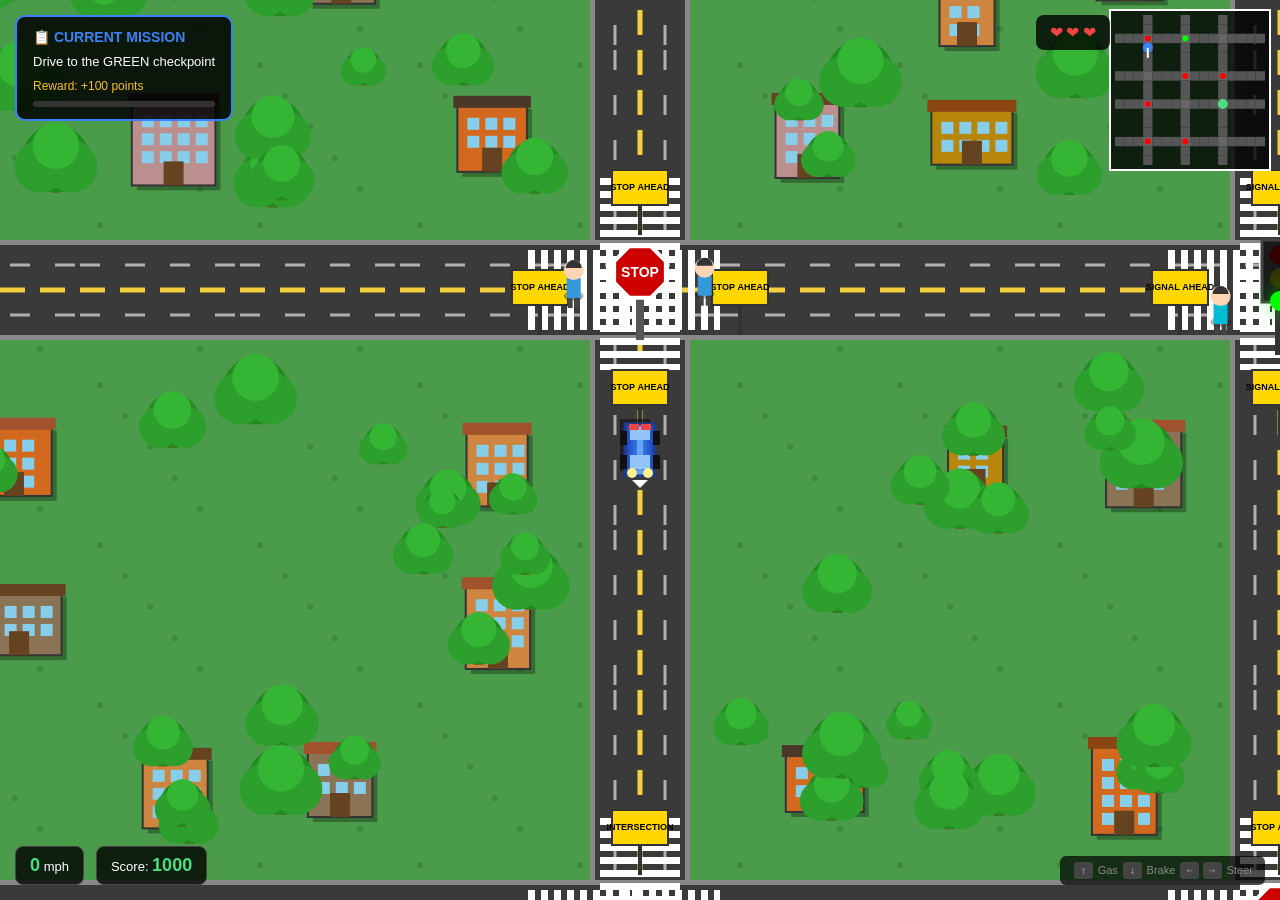
==== commit 9561dd5e: "Add road constraints, missions, and improved gameplay Major improvements: - Car now locked to roads " ====
--- a/driving-simulator.html
+++ b/driving-simulator.html
@@ -3,7 +3,7 @@
 <head>
     <meta charset="UTF-8">
     <meta name="viewport" content="width=device-width, initial-scale=1.0">
-    <title>Driver's Ed - Top-Down Driving Simulator</title>
+    <title>Driver's Ed - Driving Simulator</title>
     <style>
         * { margin: 0; padding: 0; box-sizing: border-box; }
         body {
@@ -11,77 +11,153 @@
             overflow: hidden;
             font-family: 'Segoe UI', Tahoma, sans-serif;
         }
-        #gameCanvas {
-            display: block;
-        }
-
-        /* Minimal HUD - bottom left corner only */
+        #gameCanvas { display: block; }
+
+        /* HUD */
         #hud {
             position: fixed;
             bottom: 15px;
             left: 15px;
             display: flex;
-            gap: 15px;
+            gap: 12px;
             z-index: 100;
         }
         .hud-item {
-            background: rgba(0,0,0,0.75);
+            background: rgba(0,0,0,0.8);
             padding: 8px 14px;
             border-radius: 8px;
             color: #fff;
-            font-size: 14px;
-            border: 1px solid #333;
+            font-size: 13px;
+            border: 1px solid #444;
         }
         .hud-item .value {
-            font-size: 20px;
+            font-size: 18px;
             font-weight: bold;
             color: #4ade80;
         }
         .hud-item .value.warning { color: #fbbf24; }
         .hud-item .value.danger { color: #ef4444; }
 
-        /* Small feedback notification - top right */
+        /* Mission panel */
+        #missionPanel {
+            position: fixed;
+            top: 15px;
+            left: 15px;
+            background: rgba(0,0,0,0.85);
+            padding: 12px 16px;
+            border-radius: 10px;
+            color: #fff;
+            font-size: 13px;
+            max-width: 300px;
+            z-index: 100;
+            border: 2px solid #3b82f6;
+        }
+        #missionPanel h3 {
+            color: #3b82f6;
+            margin-bottom: 8px;
+            font-size: 14px;
+        }
+        #missionPanel .mission-text {
+            margin-bottom: 8px;
+            line-height: 1.4;
+        }
+        #missionPanel .mission-reward {
+            color: #fbbf24;
+            font-size: 12px;
+        }
+        #missionPanel .mission-progress {
+            background: #333;
+            height: 6px;
+            border-radius: 3px;
+            margin-top: 8px;
+            overflow: hidden;
+        }
+        #missionPanel .mission-progress-bar {
+            background: linear-gradient(90deg, #3b82f6, #60a5fa);
+            height: 100%;
+            transition: width 0.3s;
+        }
+
+        /* Feedback notification */
         #feedback {
             position: fixed;
-            top: 15px;
-            right: 15px;
-            background: rgba(0,0,0,0.85);
-            padding: 10px 16px;
-            border-radius: 8px;
+            top: 50%;
+            left: 50%;
+            transform: translate(-50%, -50%);
+            background: rgba(0,0,0,0.9);
+            padding: 15px 25px;
+            border-radius: 10px;
             color: #fff;
-            font-size: 13px;
-            max-width: 260px;
+            font-size: 16px;
+            font-weight: bold;
             opacity: 0;
             transition: opacity 0.3s;
-            z-index: 100;
-            border-left: 3px solid #666;
+            z-index: 200;
+            text-align: center;
+            border: 3px solid #666;
         }
         #feedback.show { opacity: 1; }
-        #feedback.good { border-left-color: #4ade80; color: #4ade80; }
-        #feedback.bad { border-left-color: #ef4444; color: #ef4444; }
-
-        /* Controls hint - bottom right */
+        #feedback.good { border-color: #4ade80; color: #4ade80; }
+        #feedback.bad { border-color: #ef4444; color: #ef4444; }
+        #feedback .penalty {
+            display: block;
+            font-size: 13px;
+            margin-top: 5px;
+            opacity: 0.8;
+        }
+
+        /* Damage indicator */
+        #damageOverlay {
+            position: fixed;
+            top: 0; left: 0; right: 0; bottom: 0;
+            pointer-events: none;
+            z-index: 150;
+            opacity: 0;
+            transition: opacity 0.2s;
+        }
+        #damageOverlay.flash {
+            opacity: 1;
+            background: radial-gradient(ellipse at center, transparent 40%, rgba(255,0,0,0.4) 100%);
+        }
+
+        /* Controls hint */
         #controls {
             position: fixed;
             bottom: 15px;
             right: 15px;
-            background: rgba(0,0,0,0.6);
+            background: rgba(0,0,0,0.7);
             padding: 8px 12px;
             border-radius: 6px;
-            color: #777;
+            color: #888;
             font-size: 11px;
             z-index: 100;
         }
         #controls kbd {
-            background: #333;
-            padding: 1px 5px;
+            background: #444;
+            padding: 2px 6px;
             border-radius: 3px;
             margin: 0 2px;
         }
+
+        /* Lives/damage display */
+        #livesDisplay {
+            position: fixed;
+            top: 15px;
+            right: 170px;
+            background: rgba(0,0,0,0.8);
+            padding: 8px 14px;
+            border-radius: 8px;
+            color: #fff;
+            font-size: 13px;
+            z-index: 100;
+        }
+        .heart { color: #ef4444; font-size: 16px; }
+        .heart.lost { opacity: 0.3; }
     </style>
 </head>
 <body>
     <canvas id="gameCanvas"></canvas>
+    <div id="damageOverlay"></div>
 
     <div id="hud">
         <div class="hud-item">
@@ -92,6 +168,21 @@
         </div>
     </div>
 
+    <div id="missionPanel">
+        <h3>📋 CURRENT MISSION</h3>
+        <div class="mission-text" id="missionText">Drive to the checkpoint!</div>
+        <div class="mission-reward" id="missionReward">Reward: +100 points</div>
+        <div class="mission-progress">
+            <div class="mission-progress-bar" id="missionProgress" style="width: 0%"></div>
+        </div>
+    </div>
+
+    <div id="livesDisplay">
+        <span class="heart" id="heart1">❤</span>
+        <span class="heart" id="heart2">❤</span>
+        <span class="heart" id="heart3">❤</span>
+    </div>
+
     <div id="feedback"></div>
 
     <div id="controls">
@@ -115,27 +206,26 @@
 // ============================================
 // CONSTANTS
 // ============================================
-const TILE = 140;  // Tile size in pixels
-const ROAD_W = 90; // Road width
+const TILE = 160;
+const ROAD_W = 100;
 const LANE_W = ROAD_W / 2;
 
-// Larger map (16x16) with looping connected roads
-// 0=grass, 1=road_V, 2=road_H, 3=intersection, 4=stop_intersection, 5=light_intersection
+// Map: 0=grass, 1=road_V, 2=road_H, 3=intersection, 4=stop_intersection, 5=light_intersection
 const MAP = [
     [0,0,0,1,0,0,0,1,0,0,0,1,0,0,0,0],
     [0,0,0,1,0,0,0,1,0,0,0,1,0,0,0,0],
-    [2,2,2,3,2,2,2,4,2,2,2,3,2,2,2,2],
+    [2,2,2,4,2,2,2,5,2,2,2,3,2,2,2,2],
     [0,0,0,1,0,0,0,1,0,0,0,1,0,0,0,0],
     [0,0,0,1,0,0,0,1,0,0,0,1,0,0,0,0],
     [0,0,0,1,0,0,0,1,0,0,0,1,0,0,0,0],
-    [2,2,2,5,2,2,2,3,2,2,2,5,2,2,2,2],
+    [2,2,2,3,2,2,2,4,2,2,2,5,2,2,2,2],
     [0,0,0,1,0,0,0,1,0,0,0,1,0,0,0,0],
     [0,0,0,1,0,0,0,1,0,0,0,1,0,0,0,0],
-    [2,2,2,3,2,2,2,4,2,2,2,3,2,2,2,2],
+    [2,2,2,5,2,2,2,3,2,2,2,4,2,2,2,2],
     [0,0,0,1,0,0,0,1,0,0,0,1,0,0,0,0],
     [0,0,0,1,0,0,0,1,0,0,0,1,0,0,0,0],
     [0,0,0,1,0,0,0,1,0,0,0,1,0,0,0,0],
-    [2,2,2,4,2,2,2,5,2,2,2,4,2,2,2,2],
+    [2,2,2,4,2,2,2,5,2,2,2,3,2,2,2,2],
     [0,0,0,1,0,0,0,1,0,0,0,1,0,0,0,0],
     [0,0,0,1,0,0,0,1,0,0,0,1,0,0,0,0],
 ];
@@ -150,23 +240,26 @@
 // ============================================
 const game = {
     score: 1000,
+    lives: 3,
     time: 0,
-    feedbackTimer: 0
+    feedbackTimer: 0,
+    damageFlashTimer: 0,
+    invincibleTimer: 0
 };
 
 // Player car
 const player = {
     x: 3 * TILE + TILE/2,
-    y: 4 * TILE + TILE/2,
-    angle: Math.PI,  // Facing south
+    y: 3 * TILE + TILE/2,
+    angle: Math.PI,
     speed: 0,
-    maxSpeed: 6,
-    accel: 0.12,
-    brake: 0.25,
-    friction: 0.03,
-    turnSpeed: 0.045,
-    width: 28,
-    height: 48
+    maxSpeed: 4,
+    accel: 0.06,
+    brake: 0.12,
+    friction: 0.02,
+    turnSpeed: 0.025,
+    width: 30,
+    height: 52
 };
 
 // Camera
@@ -182,17 +275,34 @@
 let otherCars = [];
 let buildings = [];
 let trees = [];
-
-// Track stop sign compliance
+let roadSigns = [];
+
+// Track violations
 let stoppedSigns = new Set();
 let ranSigns = new Set();
 let ranLights = new Set();
+let recentCollisions = new Set();
+
+// Mission system
+const missions = {
+    current: null,
+    checkpoint: null,
+    completed: 0,
+    types: [
+        { text: "Drive to the GREEN checkpoint", reward: 100 },
+        { text: "Reach the destination without any violations", reward: 200 },
+        { text: "Stop at 3 stop signs correctly", reward: 150, type: 'stopSigns', target: 3 },
+        { text: "Drive through 3 green lights", reward: 120, type: 'greenLights', target: 3 },
+    ],
+    stopSignsCompleted: 0,
+    greenLightsCompleted: 0
+};
 
 // ============================================
 // INITIALIZATION
 // ============================================
 function init() {
-    // Find all intersections and add traffic elements
+    // Find all intersections
     for (let ty = 0; ty < MAP_H; ty++) {
         for (let tx = 0; tx < MAP_W; tx++) {
             const tile = MAP[ty][tx];
@@ -200,42 +310,39 @@
             const cy = ty * TILE + TILE/2;
 
             if (tile === 4) {
-                // Stop sign intersection
-                stopSigns.push({
-                    x: cx, y: cy,
-                    tx: tx, ty: ty
+                stopSigns.push({ x: cx, y: cy, tx, ty });
+                // Add warning signs before intersection
+                addRoadSigns(tx, ty, 'STOP AHEAD');
+            } else if (tile === 5) {
+                trafficLights.push({
+                    x: cx, y: cy, tx, ty,
+                    state: Math.random() < 0.5 ? 'green' : 'red',
+                    timer: 240 + Math.random() * 120
                 });
-            } else if (tile === 5) {
-                // Traffic light intersection
-                trafficLights.push({
-                    x: cx, y: cy,
-                    tx: tx, ty: ty,
-                    state: Math.random() < 0.5 ? 'green' : 'red',
-                    timer: 180 + Math.random() * 120
-                });
+                addRoadSigns(tx, ty, 'SIGNAL AHEAD');
+            } else if (tile === 3) {
+                addRoadSigns(tx, ty, 'INTERSECTION');
             }
 
-            // Add decorations to grass tiles
+            // Add decorations to grass
             if (tile === 0) {
-                // Buildings
-                if (Math.random() < 0.4) {
+                if (Math.random() < 0.35) {
                     buildings.push({
                         x: cx - 30 + Math.random() * 20,
                         y: cy - 30 + Math.random() * 20,
-                        w: 50 + Math.random() * 30,
-                        h: 50 + Math.random() * 30,
-                        color: ['#8B7355', '#A0522D', '#CD853F', '#D2691E', '#BC8F8F'][Math.floor(Math.random()*5)],
-                        roofColor: ['#654321', '#8B4513', '#A0522D'][Math.floor(Math.random()*3)]
+                        w: 55 + Math.random() * 35,
+                        h: 55 + Math.random() * 35,
+                        color: ['#8B7355', '#A0522D', '#CD853F', '#D2691E', '#BC8F8F', '#b8860b'][Math.floor(Math.random()*6)],
+                        roofColor: ['#654321', '#8B4513', '#A0522D', '#4a3728'][Math.floor(Math.random()*4)]
                     });
                 }
-                // Trees
-                if (Math.random() < 0.5) {
-                    const numTrees = 1 + Math.floor(Math.random() * 3);
+                if (Math.random() < 0.6) {
+                    const numTrees = 1 + Math.floor(Math.random() * 4);
                     for (let i = 0; i < numTrees; i++) {
                         trees.push({
-                            x: tx * TILE + 20 + Math.random() * (TILE - 40),
-                            y: ty * TILE + 20 + Math.random() * (TILE - 40),
-                            size: 12 + Math.random() * 10
+                            x: tx * TILE + 15 + Math.random() * (TILE - 30),
+                            y: ty * TILE + 15 + Math.random() * (TILE - 30),
+                            size: 14 + Math.random() * 12
                         });
                     }
                 }
@@ -243,73 +350,152 @@
         }
     }
 
-    // Spawn pedestrians near intersections
-    spawnPedestrians(10);
-
-    // Spawn other cars
-    spawnOtherCars(6);
+    spawnPedestrians(12);
+    spawnOtherCars(5);
+    startNewMission();
+}
+
+function addRoadSigns(tx, ty, text) {
+    // Add signs on approaches to intersection
+    const positions = [
+        { dx: 0, dy: -1, facing: 'south' },
+        { dx: 0, dy: 1, facing: 'north' },
+        { dx: -1, dy: 0, facing: 'east' },
+        { dx: 1, dy: 0, facing: 'west' }
+    ];
+
+    positions.forEach(pos => {
+        const ntx = ty + pos.dy;
+        const nty = tx + pos.dx;
+        if (ntx >= 0 && ntx < MAP_H && nty >= 0 && nty < MAP_W) {
+            const neighborTile = MAP[ntx][nty];
+            if (neighborTile === 1 || neighborTile === 2) {
+                roadSigns.push({
+                    x: tx * TILE + TILE/2 + pos.dx * (TILE/2 + 20),
+                    y: ty * TILE + TILE/2 + pos.dy * (TILE/2 + 20),
+                    text: text,
+                    facing: pos.facing
+                });
+            }
+        }
+    });
 }
 
 function spawnPedestrians(count) {
     for (let i = 0; i < count; i++) {
-        // Find intersection
-        let tx, ty;
-        let attempts = 0;
+        let tx, ty, attempts = 0;
         do {
             tx = Math.floor(Math.random() * MAP_W);
             ty = Math.floor(Math.random() * MAP_H);
             attempts++;
         } while (MAP[ty][tx] < 3 && attempts < 50);
-
         if (attempts >= 50) continue;
 
         const side = Math.floor(Math.random() * 4);
-        const offset = (Math.random() - 0.5) * 30;
+        const offset = (Math.random() - 0.5) * 40;
         let px, py;
-
         switch(side) {
-            case 0: px = tx * TILE + TILE/2 + offset; py = ty * TILE + 10; break;
-            case 1: px = tx * TILE + TILE - 10; py = ty * TILE + TILE/2 + offset; break;
-            case 2: px = tx * TILE + TILE/2 + offset; py = ty * TILE + TILE - 10; break;
-            case 3: px = tx * TILE + 10; py = ty * TILE + TILE/2 + offset; break;
+            case 0: px = tx * TILE + TILE/2 + offset; py = ty * TILE + 15; break;
+            case 1: px = tx * TILE + TILE - 15; py = ty * TILE + TILE/2 + offset; break;
+            case 2: px = tx * TILE + TILE/2 + offset; py = ty * TILE + TILE - 15; break;
+            case 3: px = tx * TILE + 15; py = ty * TILE + TILE/2 + offset; break;
         }
 
         pedestrians.push({
             x: px, y: py,
-            vx: (Math.random() - 0.5) * 0.5,
-            vy: (Math.random() - 0.5) * 0.5,
-            color: ['#e74c3c', '#3498db', '#9b59b6', '#f39c12', '#1abc9c', '#e91e63'][Math.floor(Math.random()*6)],
-            walkTimer: 0
+            vx: (Math.random() - 0.5) * 0.3,
+            vy: (Math.random() - 0.5) * 0.3,
+            color: ['#e74c3c', '#3498db', '#9b59b6', '#f39c12', '#1abc9c', '#e91e63', '#00bcd4'][Math.floor(Math.random()*7)],
+            walkTimer: Math.floor(Math.random() * 100)
         });
     }
 }
 
 function spawnOtherCars(count) {
-    const colors = ['#e74c3c', '#3498db', '#27ae60', '#f39c12', '#9b59b6', '#1abc9c', '#e91e63'];
-
+    const colors = ['#c0392b', '#2980b9', '#27ae60', '#e67e22', '#8e44ad', '#16a085'];
     for (let i = 0; i < count; i++) {
-        let tx, ty;
-        let attempts = 0;
+        let tx, ty, attempts = 0;
         do {
             tx = Math.floor(Math.random() * MAP_W);
             ty = Math.floor(Math.random() * MAP_H);
             attempts++;
         } while ((MAP[ty][tx] === 0 || MAP[ty][tx] >= 3) && attempts < 50);
-
         if (attempts >= 50) continue;
 
         const isVertical = MAP[ty][tx] === 1;
         const angle = isVertical ? (Math.random() < 0.5 ? 0 : Math.PI) : (Math.random() < 0.5 ? Math.PI/2 : -Math.PI/2);
 
         otherCars.push({
-            x: tx * TILE + TILE/2 + (Math.random() - 0.5) * 20,
-            y: ty * TILE + TILE/2 + (Math.random() - 0.5) * 20,
+            x: tx * TILE + TILE/2,
+            y: ty * TILE + TILE/2,
             angle: angle,
-            speed: 1.5 + Math.random() * 1.5,
+            speed: 0.6 + Math.random() * 0.6,  // Much slower!
             color: colors[Math.floor(Math.random() * colors.length)],
-            turnCooldown: 0
+            turnCooldown: 0,
+            stoppedAt: null,
+            waitTimer: 0
         });
     }
+}
+
+// ============================================
+// MISSION SYSTEM
+// ============================================
+function startNewMission() {
+    const missionType = missions.types[missions.completed % missions.types.length];
+    missions.current = { ...missionType };
+
+    if (missionType.type === 'stopSigns') {
+        missions.stopSignsCompleted = 0;
+    } else if (missionType.type === 'greenLights') {
+        missions.greenLightsCompleted = 0;
+    } else {
+        // Place checkpoint at random intersection
+        let attempts = 0;
+        do {
+            const tx = Math.floor(Math.random() * MAP_W);
+            const ty = Math.floor(Math.random() * MAP_H);
+            if (MAP[ty][tx] >= 3) {
+                const d = dist(player.x, player.y, tx * TILE + TILE/2, ty * TILE + TILE/2);
+                if (d > TILE * 4) {
+                    missions.checkpoint = {
+                        x: tx * TILE + TILE/2,
+                        y: ty * TILE + TILE/2,
+                        tx, ty
+                    };
+                    break;
+                }
+            }
+            attempts++;
+        } while (attempts < 100);
+    }
+
+    updateMissionUI();
+}
+
+function updateMissionUI() {
+    document.getElementById('missionText').textContent = missions.current.text;
+    document.getElementById('missionReward').textContent = `Reward: +${missions.current.reward} points`;
+
+    let progress = 0;
+    if (missions.current.type === 'stopSigns') {
+        progress = (missions.stopSignsCompleted / missions.current.target) * 100;
+    } else if (missions.current.type === 'greenLights') {
+        progress = (missions.greenLightsCompleted / missions.current.target) * 100;
+    } else if (missions.checkpoint) {
+        const maxDist = TILE * 8;
+        const d = dist(player.x, player.y, missions.checkpoint.x, missions.checkpoint.y);
+        progress = Math.max(0, Math.min(100, (1 - d / maxDist) * 100));
+    }
+    document.getElementById('missionProgress').style.width = progress + '%';
+}
+
+function completeMission() {
+    game.score += missions.current.reward;
+    showFeedback(`Mission Complete! +${missions.current.reward}`, true);
+    missions.completed++;
+    missions.checkpoint = null;
+    setTimeout(startNewMission, 2000);
 }
 
 // ============================================
@@ -322,9 +508,7 @@
         case 'ArrowLeft': case 'a': case 'A': keys.left = true; break;
         case 'ArrowRight': case 'd': case 'D': keys.right = true; break;
     }
-    if (['ArrowUp','ArrowDown','ArrowLeft','ArrowRight',' '].includes(e.key)) {
-        e.preventDefault();
-    }
+    if (['ArrowUp','ArrowDown','ArrowLeft','ArrowRight'].includes(e.key)) e.preventDefault();
 });
 
 document.addEventListener('keyup', e => {
@@ -349,8 +533,29 @@
     return { tile: MAP[ty][tx], tx, ty };
 }
 
+function isOnRoad(x, y) {
+    const tx = Math.floor(wrap(x, WORLD_W) / TILE);
+    const ty = Math.floor(wrap(y, WORLD_H) / TILE);
+    const tile = MAP[ty][tx];
+
+    if (tile === 0) return false;
+    if (tile >= 3) return true; // Intersection - all good
+
+    // Check if within road bounds
+    const localX = wrap(x, WORLD_W) % TILE;
+    const localY = wrap(y, WORLD_H) % TILE;
+    const roadStart = (TILE - ROAD_W) / 2;
+    const roadEnd = roadStart + ROAD_W;
+
+    if (tile === 1) { // Vertical road
+        return localX >= roadStart && localX <= roadEnd;
+    } else if (tile === 2) { // Horizontal road
+        return localY >= roadStart && localY <= roadEnd;
+    }
+    return true;
+}
+
 function dist(x1, y1, x2, y2) {
-    // Handle wrapping distance
     let dx = Math.abs(x1 - x2);
     let dy = Math.abs(y1 - y2);
     if (dx > WORLD_W / 2) dx = WORLD_W - dx;
@@ -358,14 +563,35 @@
     return Math.sqrt(dx * dx + dy * dy);
 }
 
-function showFeedback(msg, good) {
+function showFeedback(msg, good, penalty = null) {
     const fb = document.getElementById('feedback');
-    fb.textContent = msg;
+    fb.innerHTML = msg + (penalty ? `<span class="penalty">${penalty}</span>` : '');
     fb.className = 'show ' + (good ? 'good' : 'bad');
-    game.feedbackTimer = 180;
-
-    if (good) game.score += 15;
-    else game.score = Math.max(0, game.score - 40);
+    game.feedbackTimer = 120;
+}
+
+function takeDamage(reason) {
+    if (game.invincibleTimer > 0) return;
+
+    game.lives--;
+    game.score = Math.max(0, game.score - 100);
+    game.damageFlashTimer = 30;
+    game.invincibleTimer = 90;
+    player.speed *= 0.3;
+
+    // Update hearts display
+    for (let i = 1; i <= 3; i++) {
+        document.getElementById('heart' + i).className = i <= game.lives ? 'heart' : 'heart lost';
+    }
+
+    showFeedback(reason, false, '-100 points, -1 life');
+
+    if (game.lives <= 0) {
+        setTimeout(() => {
+            alert('Game Over! Final Score: ' + game.score);
+            location.reload();
+        }, 500);
+    }
 }
 
 // ============================================
@@ -374,51 +600,73 @@
 function update() {
     game.time++;
 
-    // Feedback timer
+    // Timers
     if (game.feedbackTimer > 0) {
         game.feedbackTimer--;
         if (game.feedbackTimer === 0) {
             document.getElementById('feedback').classList.remove('show');
         }
     }
-
-    // Player movement
+    if (game.damageFlashTimer > 0) {
+        game.damageFlashTimer--;
+        document.getElementById('damageOverlay').className = game.damageFlashTimer > 0 ? 'flash' : '';
+    }
+    if (game.invincibleTimer > 0) game.invincibleTimer--;
+
+    // Player acceleration/braking
     if (keys.up) {
         player.speed = Math.min(player.speed + player.accel, player.maxSpeed);
     } else if (keys.down) {
-        player.speed = Math.max(player.speed - player.brake, -player.maxSpeed * 0.4);
+        player.speed = Math.max(player.speed - player.brake, -player.maxSpeed * 0.3);
     } else {
-        // Friction
         if (player.speed > 0) player.speed = Math.max(0, player.speed - player.friction);
         else if (player.speed < 0) player.speed = Math.min(0, player.speed + player.friction);
     }
 
-    // Steering (scales with speed)
+    // Steering (reduced sensitivity, only when moving)
     if (Math.abs(player.speed) > 0.1) {
-        const turnMult = Math.min(1, Math.abs(player.speed) / 3);
+        const turnMult = Math.min(1, Math.abs(player.speed) / 2);
         if (keys.left) player.angle -= player.turnSpeed * turnMult * Math.sign(player.speed);
         if (keys.right) player.angle += player.turnSpeed * turnMult * Math.sign(player.speed);
     }
 
-    // Move player
-    player.x += Math.sin(player.angle) * player.speed;
-    player.y -= Math.cos(player.angle) * player.speed;
+    // Calculate new position
+    const newX = player.x + Math.sin(player.angle) * player.speed;
+    const newY = player.y - Math.cos(player.angle) * player.speed;
+
+    // Check if new position is on road
+    if (isOnRoad(newX, newY)) {
+        player.x = newX;
+        player.y = newY;
+    } else {
+        // Try to slide along the road edge
+        if (isOnRoad(newX, player.y)) {
+            player.x = newX;
+            player.speed *= 0.8;
+        } else if (isOnRoad(player.x, newY)) {
+            player.y = newY;
+            player.speed *= 0.8;
+        } else {
+            // Can't move - stop
+            player.speed *= 0.5;
+        }
+    }
 
     // Wrap world
     player.x = wrap(player.x, WORLD_W);
     player.y = wrap(player.y, WORLD_H);
 
-    // Camera follows player (centered)
+    // Camera
     cam.x = player.x - canvas.width / 2;
     cam.y = player.y - canvas.height / 2;
 
-    // Update traffic lights
+    // Update traffic lights (slower cycle)
     trafficLights.forEach(light => {
         light.timer--;
         if (light.timer <= 0) {
-            if (light.state === 'green') { light.state = 'yellow'; light.timer = 45; }
-            else if (light.state === 'yellow') { light.state = 'red'; light.timer = 200; }
-            else { light.state = 'green'; light.timer = 200; }
+            if (light.state === 'green') { light.state = 'yellow'; light.timer = 60; }
+            else if (light.state === 'yellow') { light.state = 'red'; light.timer = 300; }
+            else { light.state = 'green'; light.timer = 300; }
         }
     });
 
@@ -427,15 +675,20 @@
         const d = dist(player.x, player.y, sign.x, sign.y);
         const key = `${sign.tx},${sign.ty}`;
 
-        if (d < 50) {
-            if (player.speed < 0.5 && !stoppedSigns.has(key)) {
+        if (d < 60) {
+            if (player.speed < 0.3 && !stoppedSigns.has(key)) {
                 stoppedSigns.add(key);
-                showFeedback('Good stop at stop sign!', true);
-            } else if (player.speed > 3 && !stoppedSigns.has(key) && !ranSigns.has(key)) {
+                game.score += 25;
+                showFeedback('Good stop!', true, '+25 points');
+                missions.stopSignsCompleted++;
+                if (missions.current?.type === 'stopSigns' && missions.stopSignsCompleted >= missions.current.target) {
+                    completeMission();
+                }
+            } else if (player.speed > 2 && !stoppedSigns.has(key) && !ranSigns.has(key)) {
                 ranSigns.add(key);
-                showFeedback('You ran the stop sign!', false);
+                takeDamage('Ran stop sign!');
             }
-        } else if (d > 100) {
+        } else if (d > 120) {
             stoppedSigns.delete(key);
             ranSigns.delete(key);
         }
@@ -446,72 +699,108 @@
         const d = dist(player.x, player.y, light.x, light.y);
         const key = `${light.tx},${light.ty}`;
 
-        if (d < 45 && light.state === 'red' && player.speed > 2.5 && !ranLights.has(key)) {
-            ranLights.add(key);
-            showFeedback('You ran a red light!', false);
-        } else if (d > 100) {
+        if (d < 55) {
+            if (light.state === 'red' && player.speed > 1.5 && !ranLights.has(key)) {
+                ranLights.add(key);
+                takeDamage('Ran red light!');
+            } else if (light.state === 'green' && player.speed > 0.5 && !ranLights.has(key)) {
+                ranLights.add(key);
+                missions.greenLightsCompleted++;
+                if (missions.current?.type === 'greenLights' && missions.greenLightsCompleted >= missions.current.target) {
+                    completeMission();
+                }
+            }
+        } else if (d > 120) {
             ranLights.delete(key);
         }
     });
+
+    // Check checkpoint
+    if (missions.checkpoint) {
+        const d = dist(player.x, player.y, missions.checkpoint.x, missions.checkpoint.y);
+        if (d < 50) {
+            completeMission();
+        }
+    }
 
     // Update pedestrians
     pedestrians.forEach(ped => {
         ped.walkTimer++;
-
-        // Change direction occasionally
-        if (ped.walkTimer % 120 === 0) {
-            ped.vx = (Math.random() - 0.5) * 0.6;
-            ped.vy = (Math.random() - 0.5) * 0.6;
-        }
-
+        if (ped.walkTimer % 150 === 0) {
+            ped.vx = (Math.random() - 0.5) * 0.4;
+            ped.vy = (Math.random() - 0.5) * 0.4;
+        }
         ped.x += ped.vx;
         ped.y += ped.vy;
-
-        // Keep near roads
         ped.x = wrap(ped.x, WORLD_W);
         ped.y = wrap(ped.y, WORLD_H);
 
-        // Check collision with player
         const d = dist(player.x, player.y, ped.x, ped.y);
-        if (d < 25 && player.speed > 1.5) {
-            showFeedback('Too close to pedestrian!', false);
-            // Move pedestrian away
+        if (d < 30 && player.speed > 1) {
+            takeDamage('Hit pedestrian!');
             const ang = Math.atan2(ped.y - player.y, ped.x - player.x);
-            ped.x += Math.cos(ang) * 40;
-            ped.y += Math.sin(ang) * 40;
+            ped.x += Math.cos(ang) * 60;
+            ped.y += Math.sin(ang) * 60;
         }
     });
 
-    // Update other cars
+    // Update other cars (slower, smarter)
     otherCars.forEach(car => {
-        car.x += Math.sin(car.angle) * car.speed;
-        car.y -= Math.cos(car.angle) * car.speed;
+        // Check if should stop at intersection
+        const { tile, tx, ty } = getTile(car.x + Math.sin(car.angle) * 40, car.y - Math.cos(car.angle) * 40);
+
+        if (tile >= 4 && !car.stoppedAt) {
+            // Approaching stop sign or light
+            const light = trafficLights.find(l => l.tx === tx && l.ty === ty);
+            if (tile === 4 || (light && light.state === 'red')) {
+                car.speed = Math.max(0, car.speed - 0.05);
+                if (car.speed < 0.1) {
+                    car.stoppedAt = `${tx},${ty}`;
+                    car.waitTimer = 90 + Math.random() * 60;
+                }
+            }
+        }
+
+        if (car.waitTimer > 0) {
+            car.waitTimer--;
+            if (car.waitTimer <= 0) {
+                car.stoppedAt = null;
+                car.speed = 0.6 + Math.random() * 0.4;
+            }
+        } else {
+            car.x += Math.sin(car.angle) * car.speed;
+            car.y -= Math.cos(car.angle) * car.speed;
+        }
+
         car.x = wrap(car.x, WORLD_W);
         car.y = wrap(car.y, WORLD_H);
 
-        // Turn at intersections randomly
-        const { tile } = getTile(car.x, car.y);
-        if (tile >= 3 && car.turnCooldown <= 0) {
-            if (Math.random() < 0.02) {
-                car.angle += (Math.random() < 0.5 ? 1 : -1) * Math.PI / 2;
-                car.turnCooldown = 60;
-            }
+        // Turn at intersections
+        const currentTile = getTile(car.x, car.y);
+        if (currentTile.tile >= 3 && car.turnCooldown <= 0 && Math.random() < 0.015) {
+            car.angle += (Math.random() < 0.5 ? 1 : -1) * Math.PI / 2;
+            car.turnCooldown = 80;
         }
         if (car.turnCooldown > 0) car.turnCooldown--;
 
-        // Check collision with player
+        // Collision with player
         const d = dist(player.x, player.y, car.x, car.y);
-        if (d < 35 && player.speed > 1) {
-            showFeedback('Collision! Maintain safe distance.', false);
-            player.speed = -1;
+        const collKey = `car_${otherCars.indexOf(car)}`;
+        if (d < 45 && !recentCollisions.has(collKey)) {
+            recentCollisions.add(collKey);
+            takeDamage('Collision with vehicle!');
+            setTimeout(() => recentCollisions.delete(collKey), 2000);
         }
     });
+
+    // Update mission UI
+    updateMissionUI();
 
     // Update HUD
     const speedEl = document.getElementById('speedVal');
-    const displaySpeed = Math.abs(Math.round(player.speed * 12));
+    const displaySpeed = Math.abs(Math.round(player.speed * 15));
     speedEl.textContent = displaySpeed;
-    speedEl.className = 'value' + (displaySpeed > 50 ? ' danger' : displaySpeed > 35 ? ' warning' : '');
+    speedEl.className = 'value' + (displaySpeed > 45 ? ' danger' : displaySpeed > 30 ? ' warning' : '');
     document.getElementById('scoreVal').textContent = game.score;
 }
 
@@ -522,11 +811,9 @@
     const W = canvas.width;
     const H = canvas.height;
 
-    // Sky/background
     ctx.fillStyle = '#87CEEB';
     ctx.fillRect(0, 0, W, H);
 
-    // Calculate visible tile range
     const startTX = Math.floor(cam.x / TILE) - 1;
     const startTY = Math.floor(cam.y / TILE) - 1;
     const endTX = startTX + Math.ceil(W / TILE) + 3;
@@ -538,72 +825,77 @@
             const wtx = ((tx % MAP_W) + MAP_W) % MAP_W;
             const wty = ((ty % MAP_H) + MAP_H) % MAP_H;
             const tile = MAP[wty][wtx];
-
-            const sx = tx * TILE - cam.x;
-            const sy = ty * TILE - cam.y;
-
-            drawTile(sx, sy, tile);
+            drawTile(tx * TILE - cam.x, ty * TILE - cam.y, tile, wtx, wty);
         }
     }
 
     // Draw buildings
     buildings.forEach(b => {
-        const sx = getScreenX(b.x);
-        const sy = getScreenY(b.y);
-        if (sx > -100 && sx < W + 100 && sy > -100 && sy < H + 100) {
-            drawBuilding(sx, sy, b);
-        }
+        const sx = getScreenX(b.x), sy = getScreenY(b.y);
+        if (sx > -100 && sx < W + 100 && sy > -100 && sy < H + 100) drawBuilding(sx, sy, b);
     });
 
     // Draw trees
     trees.forEach(t => {
-        const sx = getScreenX(t.x);
-        const sy = getScreenY(t.y);
-        if (sx > -50 && sx < W + 50 && sy > -50 && sy < H + 50) {
-            drawTree(sx, sy, t.size);
-        }
+        const sx = getScreenX(t.x), sy = getScreenY(t.y);
+        if (sx > -50 && sx < W + 50 && sy > -50 && sy < H + 50) drawTree(sx, sy, t.size);
     });
+
+    // Draw road signs
+    roadSigns.forEach(s => {
+        const sx = getScreenX(s.x), sy = getScreenY(s.y);
+        if (sx > -80 && sx < W + 80 && sy > -80 && sy < H + 80) drawRoadSign(sx, sy, s.text);
+    });
+
+    // Draw checkpoint
+    if (missions.checkpoint) {
+        const sx = getScreenX(missions.checkpoint.x), sy = getScreenY(missions.checkpoint.y);
+        if (sx > -100 && sx < W + 100 && sy > -100 && sy < H + 100) {
+            // Pulsing green checkpoint
+            const pulse = Math.sin(game.time * 0.1) * 0.3 + 0.7;
+            ctx.fillStyle = `rgba(74, 222, 128, ${pulse * 0.5})`;
+            ctx.beginPath();
+            ctx.arc(sx, sy, 50, 0, Math.PI * 2);
+            ctx.fill();
+            ctx.strokeStyle = '#4ade80';
+            ctx.lineWidth = 4;
+            ctx.stroke();
+            ctx.fillStyle = '#fff';
+            ctx.font = 'bold 16px Arial';
+            ctx.textAlign = 'center';
+            ctx.fillText('🏁', sx, sy + 6);
+        }
+    }
 
     // Draw stop signs
     stopSigns.forEach(s => {
-        const sx = getScreenX(s.x);
-        const sy = getScreenY(s.y);
-        if (sx > -50 && sx < W + 50 && sy > -50 && sy < H + 50) {
-            drawStopSign(sx, sy);
-        }
+        const sx = getScreenX(s.x), sy = getScreenY(s.y);
+        if (sx > -60 && sx < W + 60 && sy > -60 && sy < H + 60) drawStopSign(sx, sy);
     });
 
     // Draw traffic lights
     trafficLights.forEach(l => {
-        const sx = getScreenX(l.x);
-        const sy = getScreenY(l.y);
-        if (sx > -50 && sx < W + 50 && sy > -50 && sy < H + 50) {
-            drawTrafficLight(sx, sy, l.state);
-        }
+        const sx = getScreenX(l.x), sy = getScreenY(l.y);
+        if (sx > -60 && sx < W + 60 && sy > -60 && sy < H + 60) drawTrafficLight(sx, sy, l.state);
     });
 
     // Draw pedestrians
     pedestrians.forEach(p => {
-        const sx = getScreenX(p.x);
-        const sy = getScreenY(p.y);
-        if (sx > -30 && sx < W + 30 && sy > -30 && sy < H + 30) {
-            drawPedestrian(sx, sy, p.color);
-        }
+        const sx = getScreenX(p.x), sy = getScreenY(p.y);
+        if (sx > -30 && sx < W + 30 && sy > -30 && sy < H + 30) drawPedestrian(sx, sy, p.color);
     });
 
     // Draw other cars
     otherCars.forEach(c => {
-        const sx = getScreenX(c.x);
-        const sy = getScreenY(c.y);
-        if (sx > -60 && sx < W + 60 && sy > -60 && sy < H + 60) {
-            drawCar(sx, sy, c.angle, c.color, 24, 42);
-        }
+        const sx = getScreenX(c.x), sy = getScreenY(c.y);
+        if (sx > -60 && sx < W + 60 && sy > -60 && sy < H + 60) drawCar(sx, sy, c.angle, c.color, 26, 46);
     });
 
-    // Draw player car (always visible, centered)
-    drawPlayerCar(W/2, H/2, player.angle);
-
-    // Draw minimap
+    // Draw player (with flash effect if damaged)
+    if (game.invincibleTimer === 0 || Math.floor(game.time / 4) % 2 === 0) {
+        drawPlayerCar(W/2, H/2, player.angle);
+    }
+
     drawMinimap();
 }
 
@@ -621,31 +913,25 @@
     return y;
 }
 
-function drawTile(x, y, tile) {
-    // Grass base
+function drawTile(x, y, tile, wtx, wty) {
+    // Grass
     ctx.fillStyle = '#4a9c4a';
     ctx.fillRect(x, y, TILE, TILE);
-
-    // Grass texture
     ctx.fillStyle = '#3d8a3d';
-    for (let i = 0; i < 8; i++) {
+    for (let i = 0; i < 6; i++) {
         ctx.beginPath();
-        ctx.arc(x + Math.random() * TILE, y + Math.random() * TILE, 3, 0, Math.PI * 2);
+        ctx.arc(x + 20 + (i * 25) % TILE, y + 15 + (i * 31) % TILE, 3, 0, Math.PI * 2);
         ctx.fill();
     }
 
-    const cx = x + TILE/2;
-    const cy = y + TILE/2;
+    const cx = x + TILE/2, cy = y + TILE/2;
     const roadOffset = (TILE - ROAD_W) / 2;
 
     if (tile === 1) {
-        // Vertical road
         drawRoadSegment(x + roadOffset, y, ROAD_W, TILE, 'v');
     } else if (tile === 2) {
-        // Horizontal road
         drawRoadSegment(x, y + roadOffset, TILE, ROAD_W, 'h');
     } else if (tile >= 3) {
-        // Intersection
         drawRoadSegment(x + roadOffset, y, ROAD_W, TILE, 'v');
         drawRoadSegment(x, y + roadOffset, TILE, ROAD_W, 'h');
         drawCrosswalk(cx, cy);
@@ -653,167 +939,123 @@
 }
 
 function drawRoadSegment(x, y, w, h, dir) {
-    // Asphalt
     ctx.fillStyle = '#3a3a3a';
     ctx.fillRect(x, y, w, h);
 
     // Curbs
-    ctx.fillStyle = '#6a6a6a';
+    ctx.fillStyle = '#888';
     if (dir === 'v') {
-        ctx.fillRect(x, y, 4, h);
-        ctx.fillRect(x + w - 4, y, 4, h);
+        ctx.fillRect(x, y, 5, h);
+        ctx.fillRect(x + w - 5, y, 5, h);
     } else {
-        ctx.fillRect(x, y, w, 4);
-        ctx.fillRect(x, y + h - 4, w, 4);
-    }
-
-    // Center yellow line
+        ctx.fillRect(x, y, w, 5);
+        ctx.fillRect(x, y + h - 5, w, 5);
+    }
+
+    // Yellow center line
     ctx.strokeStyle = '#f4d03f';
-    ctx.lineWidth = 4;
-    ctx.setLineDash([20, 12]);
+    ctx.lineWidth = 5;
+    ctx.setLineDash([25, 15]);
     ctx.beginPath();
-    if (dir === 'v') {
-        ctx.moveTo(x + w/2, y);
-        ctx.lineTo(x + w/2, y + h);
-    } else {
-        ctx.moveTo(x, y + h/2);
-        ctx.lineTo(x + w, y + h/2);
-    }
+    if (dir === 'v') { ctx.moveTo(x + w/2, y); ctx.lineTo(x + w/2, y + h); }
+    else { ctx.moveTo(x, y + h/2); ctx.lineTo(x + w, y + h/2); }
     ctx.stroke();
     ctx.setLineDash([]);
 
     // White lane markers
-    ctx.strokeStyle = 'rgba(255,255,255,0.5)';
-    ctx.lineWidth = 2;
-    ctx.setLineDash([15, 20]);
+    ctx.strokeStyle = 'rgba(255,255,255,0.6)';
+    ctx.lineWidth = 3;
+    ctx.setLineDash([20, 25]);
     if (dir === 'v') {
-        ctx.beginPath();
-        ctx.moveTo(x + w * 0.25, y);
-        ctx.lineTo(x + w * 0.25, y + h);
-        ctx.stroke();
-        ctx.beginPath();
-        ctx.moveTo(x + w * 0.75, y);
-        ctx.lineTo(x + w * 0.75, y + h);
-        ctx.stroke();
+        ctx.beginPath(); ctx.moveTo(x + w * 0.25, y); ctx.lineTo(x + w * 0.25, y + h); ctx.stroke();
+        ctx.beginPath(); ctx.moveTo(x + w * 0.75, y); ctx.lineTo(x + w * 0.75, y + h); ctx.stroke();
     } else {
-        ctx.beginPath();
-        ctx.moveTo(x, y + h * 0.25);
-        ctx.lineTo(x + w, y + h * 0.25);
-        ctx.stroke();
-        ctx.beginPath();
-        ctx.moveTo(x, y + h * 0.75);
-        ctx.lineTo(x + w, y + h * 0.75);
-        ctx.stroke();
+        ctx.beginPath(); ctx.moveTo(x, y + h * 0.25); ctx.lineTo(x + w, y + h * 0.25); ctx.stroke();
+        ctx.beginPath(); ctx.moveTo(x, y + h * 0.75); ctx.lineTo(x + w, y + h * 0.75); ctx.stroke();
     }
     ctx.setLineDash([]);
 }
 
 function drawCrosswalk(cx, cy) {
     ctx.fillStyle = '#fff';
-    // Horizontal stripes
     for (let i = -4; i <= 4; i++) {
-        ctx.fillRect(cx - 35, cy - 55 + i * 12, 70, 6);
-        ctx.fillRect(cx - 35, cy + 30 + i * 12, 70, 6);
-    }
-    // Vertical stripes
-    for (let i = -4; i <= 4; i++) {
-        ctx.fillRect(cx - 55 + i * 12, cy - 35, 6, 70);
-        ctx.fillRect(cx + 30 + i * 12, cy - 35, 6, 70);
+        ctx.fillRect(cx - 40, cy - 60 + i * 13, 80, 7);
+        ctx.fillRect(cx - 40, cy + 35 + i * 13, 80, 7);
+        ctx.fillRect(cx - 60 + i * 13, cy - 40, 7, 80);
+        ctx.fillRect(cx + 35 + i * 13, cy - 40, 7, 80);
     }
 }
 
 function drawBuilding(x, y, b) {
-    // Shadow
-    ctx.fillStyle = 'rgba(0,0,0,0.25)';
-    ctx.fillRect(x + 4, y + 4, b.w, b.h);
-
-    // Building body
+    ctx.fillStyle = 'rgba(0,0,0,0.3)';
+    ctx.fillRect(x + 5, y + 5, b.w, b.h);
     ctx.fillStyle = b.color;
     ctx.fillRect(x, y, b.w, b.h);
-
-    // Outline
     ctx.strokeStyle = '#333';
     ctx.lineWidth = 2;
     ctx.strokeRect(x, y, b.w, b.h);
-
-    // Roof
     ctx.fillStyle = b.roofColor;
-    ctx.fillRect(x - 3, y - 6, b.w + 6, 10);
-
-    // Windows
+    ctx.fillRect(x - 4, y - 8, b.w + 8, 12);
     ctx.fillStyle = '#87CEEB';
-    const winSize = 10;
-    const winGap = 16;
-    for (let wy = y + 12; wy < y + b.h - 15; wy += winGap) {
-        for (let wx = x + 8; wx < x + b.w - 12; wx += winGap) {
-            ctx.fillRect(wx, wy, winSize, winSize);
-            // Window frame
-            ctx.strokeStyle = '#555';
-            ctx.lineWidth = 1;
-            ctx.strokeRect(wx, wy, winSize, winSize);
-        }
-    }
-
-    // Door
+    for (let wy = y + 14; wy < y + b.h - 18; wy += 18) {
+        for (let wx = x + 10; wx < x + b.w - 14; wx += 18) {
+            ctx.fillRect(wx, wy, 12, 12);
+        }
+    }
     ctx.fillStyle = '#654321';
-    ctx.fillRect(x + b.w/2 - 8, y + b.h - 20, 16, 20);
+    ctx.fillRect(x + b.w/2 - 10, y + b.h - 24, 20, 24);
 }
 
 function drawTree(x, y, size) {
-    // Trunk
     ctx.fillStyle = '#8B4513';
-    ctx.fillRect(x - 4, y, 8, size);
-
-    // Foliage layers
+    ctx.fillRect(x - 5, y, 10, size);
     ctx.fillStyle = '#228B22';
-    ctx.beginPath();
-    ctx.arc(x, y - size * 0.3, size * 1.2, 0, Math.PI * 2);
-    ctx.fill();
-
+    ctx.beginPath(); ctx.arc(x, y - size * 0.3, size * 1.3, 0, Math.PI * 2); ctx.fill();
     ctx.fillStyle = '#2d9f2d';
-    ctx.beginPath();
-    ctx.arc(x - size * 0.5, y, size * 0.9, 0, Math.PI * 2);
-    ctx.fill();
-
-    ctx.beginPath();
-    ctx.arc(x + size * 0.5, y, size * 0.9, 0, Math.PI * 2);
-    ctx.fill();
-
+    ctx.beginPath(); ctx.arc(x - size * 0.6, y, size, 0, Math.PI * 2); ctx.fill();
+    ctx.beginPath(); ctx.arc(x + size * 0.6, y, size, 0, Math.PI * 2); ctx.fill();
     ctx.fillStyle = '#34b534';
-    ctx.beginPath();
-    ctx.arc(x, y - size * 0.7, size * 0.8, 0, Math.PI * 2);
-    ctx.fill();
+    ctx.beginPath(); ctx.arc(x, y - size * 0.8, size * 0.9, 0, Math.PI * 2); ctx.fill();
+}
+
+function drawRoadSign(x, y, text) {
+    // Yellow warning sign
+    ctx.fillStyle = '#333';
+    ctx.fillRect(x - 2, y + 15, 4, 30);
+
+    ctx.fillStyle = '#ffd700';
+    ctx.fillRect(x - 28, y - 20, 56, 35);
+    ctx.strokeStyle = '#333';
+    ctx.lineWidth = 2;
+    ctx.strokeRect(x - 28, y - 20, 56, 35);
+
+    ctx.fillStyle = '#000';
+    ctx.font = 'bold 9px Arial';
+    ctx.textAlign = 'center';
+    ctx.fillText(text, x, y);
 }
 
 function drawStopSign(x, y) {
-    // Post
-    ctx.fillStyle = '#777';
-    ctx.fillRect(x - 3, y, 6, 35);
-
-    // Octagon
+    ctx.fillStyle = '#555';
+    ctx.fillRect(x - 4, y + 5, 8, 45);
+
     ctx.save();
     ctx.translate(x, y - 18);
     ctx.fillStyle = '#cc0000';
     ctx.beginPath();
-    const r = 20;
+    const r = 28;
     for (let i = 0; i < 8; i++) {
         const ang = (i * Math.PI / 4) - Math.PI / 8;
-        const px = Math.cos(ang) * r;
-        const py = Math.sin(ang) * r;
-        if (i === 0) ctx.moveTo(px, py);
-        else ctx.lineTo(px, py);
+        if (i === 0) ctx.moveTo(Math.cos(ang) * r, Math.sin(ang) * r);
+        else ctx.lineTo(Math.cos(ang) * r, Math.sin(ang) * r);
     }
     ctx.closePath();
     ctx.fill();
-
-    // White border
     ctx.strokeStyle = '#fff';
-    ctx.lineWidth = 3;
+    ctx.lineWidth = 4;
     ctx.stroke();
-
-    // Text
     ctx.fillStyle = '#fff';
-    ctx.font = 'bold 11px Arial';
+    ctx.font = 'bold 14px Arial';
     ctx.textAlign = 'center';
     ctx.textBaseline = 'middle';
     ctx.fillText('STOP', 0, 1);
@@ -821,18 +1063,14 @@
 }
 
 function drawTrafficLight(x, y, state) {
-    // Post
-    ctx.fillStyle = '#444';
-    ctx.fillRect(x - 4, y + 5, 8, 45);
-
-    // Box
-    ctx.fillStyle = '#222';
-    ctx.fillRect(x - 14, y - 40, 28, 48);
-    ctx.strokeStyle = '#555';
-    ctx.lineWidth = 2;
-    ctx.strokeRect(x - 14, y - 40, 28, 48);
-
-    // Lights
+    ctx.fillStyle = '#333';
+    ctx.fillRect(x - 5, y + 10, 10, 55);
+    ctx.fillStyle = '#1a1a1a';
+    ctx.fillRect(x - 18, y - 50, 36, 62);
+    ctx.strokeStyle = '#444';
+    ctx.lineWidth = 3;
+    ctx.strokeRect(x - 18, y - 50, 36, 62);
+
     const colors = {
         red: state === 'red' ? '#ff0000' : '#330000',
         yellow: state === 'yellow' ? '#ffff00' : '#333300',
@@ -840,109 +1078,61 @@
     };
 
     ctx.fillStyle = colors.red;
-    ctx.beginPath();
-    ctx.arc(x, y - 28, 8, 0, Math.PI * 2);
-    ctx.fill();
-
+    ctx.beginPath(); ctx.arc(x, y - 35, 10, 0, Math.PI * 2); ctx.fill();
     ctx.fillStyle = colors.yellow;
-    ctx.beginPath();
-    ctx.arc(x, y - 10, 8, 0, Math.PI * 2);
-    ctx.fill();
-
+    ctx.beginPath(); ctx.arc(x, y - 12, 10, 0, Math.PI * 2); ctx.fill();
     ctx.fillStyle = colors.green;
-    ctx.beginPath();
-    ctx.arc(x, y + 8, 8, 0, Math.PI * 2);
-    ctx.fill();
-
-    // Glow effect
-    if (state === 'red') {
-        ctx.shadowColor = '#ff0000';
-        ctx.shadowBlur = 15;
+    ctx.beginPath(); ctx.arc(x, y + 11, 10, 0, Math.PI * 2); ctx.fill();
+
+    if (state !== 'yellow') {
+        ctx.shadowColor = state === 'red' ? '#ff0000' : '#00ff00';
+        ctx.shadowBlur = 20;
         ctx.beginPath();
-        ctx.arc(x, y - 28, 6, 0, Math.PI * 2);
+        ctx.arc(x, state === 'red' ? y - 35 : y + 11, 8, 0, Math.PI * 2);
         ctx.fill();
         ctx.shadowBlur = 0;
-    } else if (state === 'green') {
-        ctx.shadowColor = '#00ff00';
-        ctx.shadowBlur = 15;
-        ctx.beginPath();
-        ctx.arc(x, y + 8, 6, 0, Math.PI * 2);
-        ctx.fill();
-        ctx.shadowBlur = 0;
     }
 }
 
 function drawPedestrian(x, y, color) {
-    // Shadow
     ctx.fillStyle = 'rgba(0,0,0,0.3)';
-    ctx.beginPath();
-    ctx.ellipse(x, y + 10, 8, 4, 0, 0, Math.PI * 2);
-    ctx.fill();
-
-    // Body
+    ctx.beginPath(); ctx.ellipse(x, y + 12, 10, 5, 0, 0, Math.PI * 2); ctx.fill();
     ctx.fillStyle = color;
-    ctx.fillRect(x - 6, y - 5, 12, 18);
-
-    // Head
+    ctx.fillRect(x - 7, y - 6, 14, 20);
     ctx.fillStyle = '#ffd5b4';
-    ctx.beginPath();
-    ctx.arc(x, y - 12, 8, 0, Math.PI * 2);
-    ctx.fill();
-
-    // Hair
+    ctx.beginPath(); ctx.arc(x, y - 14, 10, 0, Math.PI * 2); ctx.fill();
     ctx.fillStyle = '#333';
-    ctx.beginPath();
-    ctx.arc(x, y - 14, 7, Math.PI, Math.PI * 2);
-    ctx.fill();
-
-    // Legs
-    ctx.fillStyle = '#333';
-    ctx.fillRect(x - 5, y + 13, 4, 8);
-    ctx.fillRect(x + 1, y + 13, 4, 8);
+    ctx.beginPath(); ctx.arc(x, y - 16, 8, Math.PI, Math.PI * 2); ctx.fill();
+    ctx.fillStyle = '#444';
+    ctx.fillRect(x - 6, y + 14, 5, 10);
+    ctx.fillRect(x + 1, y + 14, 5, 10);
 }
 
 function drawCar(x, y, angle, color, w, h) {
     ctx.save();
     ctx.translate(x, y);
     ctx.rotate(angle);
-
-    // Shadow
-    ctx.fillStyle = 'rgba(0,0,0,0.3)';
-    ctx.fillRect(-w/2 + 3, -h/2 + 3, w, h);
-
-    // Body
+    ctx.fillStyle = 'rgba(0,0,0,0.35)';
+    ctx.fillRect(-w/2 + 4, -h/2 + 4, w, h);
     ctx.fillStyle = color;
     ctx.fillRect(-w/2, -h/2, w, h);
-
-    // Outline
-    ctx.strokeStyle = '#222';
+    ctx.strokeStyle = '#111';
     ctx.lineWidth = 2;
     ctx.strokeRect(-w/2, -h/2, w, h);
-
-    // Windshield
     ctx.fillStyle = '#7ec8e3';
-    ctx.fillRect(-w/2 + 4, -h/2 + 5, w - 8, 10);
-
-    // Rear window
-    ctx.fillRect(-w/2 + 4, h/2 - 12, w - 8, 8);
-
-    // Wheels
+    ctx.fillRect(-w/2 + 4, -h/2 + 6, w - 8, 12);
+    ctx.fillRect(-w/2 + 4, h/2 - 14, w - 8, 10);
     ctx.fillStyle = '#111';
-    ctx.fillRect(-w/2 - 3, -h/2 + 5, 5, 10);
-    ctx.fillRect(w/2 - 2, -h/2 + 5, 5, 10);
-    ctx.fillRect(-w/2 - 3, h/2 - 15, 5, 10);
-    ctx.fillRect(w/2 - 2, h/2 - 15, 5, 10);
-
-    // Headlights
-    ctx.fillStyle = '#ffffcc';
-    ctx.fillRect(-w/2 + 3, -h/2, 6, 4);
-    ctx.fillRect(w/2 - 9, -h/2, 6, 4);
-
-    // Taillights
-    ctx.fillStyle = '#ff3333';
-    ctx.fillRect(-w/2 + 3, h/2 - 4, 6, 4);
-    ctx.fillRect(w/2 - 9, h/2 - 4, 6, 4);
-
+    ctx.fillRect(-w/2 - 4, -h/2 + 6, 6, 12);
+    ctx.fillRect(w/2 - 2, -h/2 + 6, 6, 12);
+    ctx.fillRect(-w/2 - 4, h/2 - 18, 6, 12);
+    ctx.fillRect(w/2 - 2, h/2 - 18, 6, 12);
+    ctx.fillStyle = '#ffffaa';
+    ctx.fillRect(-w/2 + 3, -h/2, 7, 5);
+    ctx.fillRect(w/2 - 10, -h/2, 7, 5);
+    ctx.fillStyle = '#ff4444';
+    ctx.fillRect(-w/2 + 3, h/2 - 5, 7, 5);
+    ctx.fillRect(w/2 - 10, h/2 - 5, 7, 5);
     ctx.restore();
 }
 
@@ -950,135 +1140,89 @@
     ctx.save();
     ctx.translate(x, y);
     ctx.rotate(angle);
-
-    const w = player.width;
-    const h = player.height;
-
-    // Shadow
-    ctx.fillStyle = 'rgba(0,0,0,0.4)';
-    ctx.fillRect(-w/2 + 4, -h/2 + 4, w, h);
-
-    // Body (blue sports car)
+    const w = player.width, h = player.height;
+    ctx.fillStyle = 'rgba(0,0,0,0.45)';
+    ctx.fillRect(-w/2 + 5, -h/2 + 5, w, h);
     const grad = ctx.createLinearGradient(-w/2, 0, w/2, 0);
     grad.addColorStop(0, '#1e40af');
     grad.addColorStop(0.5, '#3b82f6');
     grad.addColorStop(1, '#1e40af');
     ctx.fillStyle = grad;
     ctx.fillRect(-w/2, -h/2, w, h);
-
-    // Racing stripe
     ctx.fillStyle = '#60a5fa';
-    ctx.fillRect(-2, -h/2, 4, h);
-
-    // Outline
+    ctx.fillRect(-3, -h/2, 6, h);
     ctx.strokeStyle = '#1e3a8a';
     ctx.lineWidth = 3;
     ctx.strokeRect(-w/2, -h/2, w, h);
-
-    // Windshield
     ctx.fillStyle = '#93c5fd';
-    ctx.fillRect(-w/2 + 5, -h/2 + 6, w - 10, 12);
-
-    // Rear window
-    ctx.fillRect(-w/2 + 5, h/2 - 14, w - 10, 10);
-
-    // Wheels with rims
+    ctx.fillRect(-w/2 + 5, -h/2 + 7, w - 10, 14);
+    ctx.fillRect(-w/2 + 5, h/2 - 16, w - 10, 12);
     ctx.fillStyle = '#111';
-    ctx.fillRect(-w/2 - 4, -h/2 + 6, 6, 12);
-    ctx.fillRect(w/2 - 2, -h/2 + 6, 6, 12);
-    ctx.fillRect(-w/2 - 4, h/2 - 18, 6, 12);
-    ctx.fillRect(w/2 - 2, h/2 - 18, 6, 12);
-
-    // Wheel rims
-    ctx.fillStyle = '#666';
-    ctx.fillRect(-w/2 - 2, -h/2 + 9, 2, 6);
-    ctx.fillRect(w/2, -h/2 + 9, 2, 6);
-    ctx.fillRect(-w/2 - 2, h/2 - 15, 2, 6);
-    ctx.fillRect(w/2, h/2 - 15, 2, 6);
-
-    // Headlights
+    ctx.fillRect(-w/2 - 5, -h/2 + 7, 7, 14);
+    ctx.fillRect(w/2 - 2, -h/2 + 7, 7, 14);
+    ctx.fillRect(-w/2 - 5, h/2 - 21, 7, 14);
+    ctx.fillRect(w/2 - 2, h/2 - 21, 7, 14);
     ctx.fillStyle = '#fef08a';
-    ctx.beginPath();
-    ctx.arc(-w/2 + 6, -h/2 + 2, 4, 0, Math.PI * 2);
-    ctx.fill();
-    ctx.beginPath();
-    ctx.arc(w/2 - 6, -h/2 + 2, 4, 0, Math.PI * 2);
-    ctx.fill();
-
-    // Taillights
+    ctx.beginPath(); ctx.arc(-w/2 + 7, -h/2 + 3, 5, 0, Math.PI * 2); ctx.fill();
+    ctx.beginPath(); ctx.arc(w/2 - 7, -h/2 + 3, 5, 0, Math.PI * 2); ctx.fill();
     ctx.fillStyle = '#ef4444';
-    ctx.fillRect(-w/2 + 3, h/2 - 5, 8, 5);
-    ctx.fillRect(w/2 - 11, h/2 - 5, 8, 5);
-
-    // Direction arrow
+    ctx.fillRect(-w/2 + 4, h/2 - 6, 10, 6);
+    ctx.fillRect(w/2 - 14, h/2 - 6, 10, 6);
     ctx.fillStyle = '#fff';
     ctx.beginPath();
-    ctx.moveTo(0, -h/2 - 10);
-    ctx.lineTo(-7, -h/2 - 3);
-    ctx.lineTo(7, -h/2 - 3);
+    ctx.moveTo(0, -h/2 - 12);
+    ctx.lineTo(-8, -h/2 - 4);
+    ctx.lineTo(8, -h/2 - 4);
     ctx.closePath();
     ctx.fill();
-
     ctx.restore();
 }
 
 function drawMinimap() {
-    const mw = 140;
-    const mh = 140;
-    const mx = canvas.width - mw - 15;
-    const my = 15;
+    const mw = 150, mh = 150;
+    const mx = canvas.width - mw - 15, my = 15;
     const ts = mw / MAP_W;
 
-    // Background
-    ctx.fillStyle = 'rgba(0,0,0,0.75)';
+    ctx.fillStyle = 'rgba(0,0,0,0.8)';
     ctx.fillRect(mx - 5, my - 5, mw + 10, mh + 10);
 
-    // Roads
     for (let ty = 0; ty < MAP_H; ty++) {
         for (let tx = 0; tx < MAP_W; tx++) {
             const tile = MAP[ty][tx];
             if (tile > 0) {
                 ctx.fillStyle = tile >= 3 ? '#666' : '#555';
                 ctx.fillRect(mx + tx * ts, my + ty * ts, ts, ts);
-
-                // Stop sign / light indicators
                 if (tile === 4) {
                     ctx.fillStyle = '#ff0000';
-                    ctx.beginPath();
-                    ctx.arc(mx + tx * ts + ts/2, my + ty * ts + ts/2, 2, 0, Math.PI * 2);
-                    ctx.fill();
+                    ctx.beginPath(); ctx.arc(mx + tx * ts + ts/2, my + ty * ts + ts/2, 3, 0, Math.PI * 2); ctx.fill();
                 } else if (tile === 5) {
                     const light = trafficLights.find(l => l.tx === tx && l.ty === ty);
                     ctx.fillStyle = light?.state === 'red' ? '#ff0000' : light?.state === 'yellow' ? '#ffff00' : '#00ff00';
-                    ctx.beginPath();
-                    ctx.arc(mx + tx * ts + ts/2, my + ty * ts + ts/2, 2, 0, Math.PI * 2);
-                    ctx.fill();
+                    ctx.beginPath(); ctx.arc(mx + tx * ts + ts/2, my + ty * ts + ts/2, 3, 0, Math.PI * 2); ctx.fill();
                 }
             }
         }
     }
 
-    // Player
-    const px = (player.x / WORLD_W) * mw;
-    const py = (player.y / WORLD_H) * mh;
-
+    // Checkpoint on minimap
+    if (missions.checkpoint) {
+        ctx.fillStyle = '#4ade80';
+        ctx.beginPath();
+        ctx.arc(mx + (missions.checkpoint.x / WORLD_W) * mw, my + (missions.checkpoint.y / WORLD_H) * mh, 5, 0, Math.PI * 2);
+        ctx.fill();
+    }
+
+    // Player on minimap
+    const px = (player.x / WORLD_W) * mw, py = (player.y / WORLD_H) * mh;
     ctx.fillStyle = '#3b82f6';
-    ctx.beginPath();
-    ctx.arc(mx + px, my + py, 4, 0, Math.PI * 2);
-    ctx.fill();
-
-    // Direction
+    ctx.beginPath(); ctx.arc(mx + px, my + py, 5, 0, Math.PI * 2); ctx.fill();
     ctx.strokeStyle = '#fff';
     ctx.lineWidth = 2;
     ctx.beginPath();
     ctx.moveTo(mx + px, my + py);
-    ctx.lineTo(
-        mx + px + Math.sin(player.angle) * 8,
-        my + py - Math.cos(player.angle) * 8
-    );
+    ctx.lineTo(mx + px + Math.sin(player.angle) * 10, my + py - Math.cos(player.angle) * 10);
     ctx.stroke();
 
-    // Border
     ctx.strokeStyle = '#fff';
     ctx.lineWidth = 2;
     ctx.strokeRect(mx - 5, my - 5, mw + 10, mh + 10);
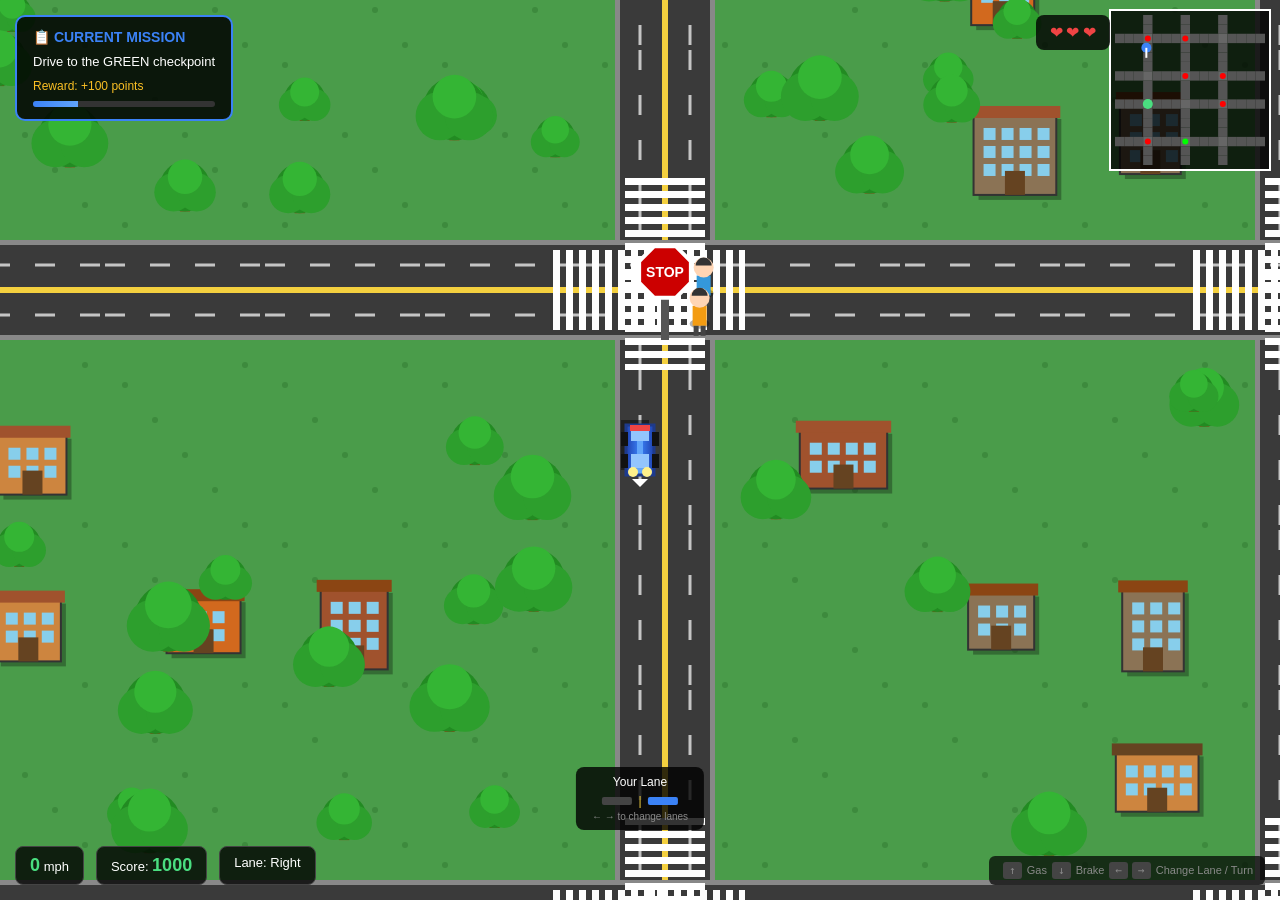
==== commit 48705458: "Implement lane-based controls for easier driving Major control improvements: - LEFT/RIGHT now change" ====
--- a/driving-simulator.html
+++ b/driving-simulator.html
@@ -13,7 +13,6 @@
         }
         #gameCanvas { display: block; }
 
-        /* HUD */
         #hud {
             position: fixed;
             bottom: 15px;
@@ -38,7 +37,6 @@
         .hud-item .value.warning { color: #fbbf24; }
         .hud-item .value.danger { color: #ef4444; }
 
-        /* Mission panel */
         #missionPanel {
             position: fixed;
             top: 15px;
@@ -52,33 +50,29 @@
             z-index: 100;
             border: 2px solid #3b82f6;
         }
-        #missionPanel h3 {
-            color: #3b82f6;
-            margin-bottom: 8px;
-            font-size: 14px;
-        }
-        #missionPanel .mission-text {
-            margin-bottom: 8px;
-            line-height: 1.4;
-        }
-        #missionPanel .mission-reward {
-            color: #fbbf24;
+        #missionPanel h3 { color: #3b82f6; margin-bottom: 8px; font-size: 14px; }
+        #missionPanel .mission-text { margin-bottom: 8px; line-height: 1.4; }
+        #missionPanel .mission-reward { color: #fbbf24; font-size: 12px; }
+        #missionPanel .mission-progress { background: #333; height: 6px; border-radius: 3px; margin-top: 8px; overflow: hidden; }
+        #missionPanel .mission-progress-bar { background: linear-gradient(90deg, #3b82f6, #60a5fa); height: 100%; transition: width 0.3s; }
+
+        #laneIndicator {
+            position: fixed;
+            bottom: 70px;
+            left: 50%;
+            transform: translateX(-50%);
+            background: rgba(0,0,0,0.8);
+            padding: 8px 16px;
+            border-radius: 8px;
+            color: #fff;
             font-size: 12px;
-        }
-        #missionPanel .mission-progress {
-            background: #333;
-            height: 6px;
-            border-radius: 3px;
-            margin-top: 8px;
-            overflow: hidden;
-        }
-        #missionPanel .mission-progress-bar {
-            background: linear-gradient(90deg, #3b82f6, #60a5fa);
-            height: 100%;
-            transition: width 0.3s;
-        }
-
-        /* Feedback notification */
+            z-index: 100;
+            text-align: center;
+        }
+        #laneIndicator .lane { display: inline-block; width: 30px; height: 8px; margin: 0 3px; background: #444; border-radius: 2px; }
+        #laneIndicator .lane.active { background: #3b82f6; }
+        #laneIndicator .lane.wrong { background: #ef4444; }
+
         #feedback {
             position: fixed;
             top: 50%;
@@ -99,14 +93,8 @@
         #feedback.show { opacity: 1; }
         #feedback.good { border-color: #4ade80; color: #4ade80; }
         #feedback.bad { border-color: #ef4444; color: #ef4444; }
-        #feedback .penalty {
-            display: block;
-            font-size: 13px;
-            margin-top: 5px;
-            opacity: 0.8;
-        }
-
-        /* Damage indicator */
+        #feedback .penalty { display: block; font-size: 13px; margin-top: 5px; opacity: 0.8; }
+
         #damageOverlay {
             position: fixed;
             top: 0; left: 0; right: 0; bottom: 0;
@@ -120,7 +108,6 @@
             background: radial-gradient(ellipse at center, transparent 40%, rgba(255,0,0,0.4) 100%);
         }
 
-        /* Controls hint */
         #controls {
             position: fixed;
             bottom: 15px;
@@ -132,14 +119,8 @@
             font-size: 11px;
             z-index: 100;
         }
-        #controls kbd {
-            background: #444;
-            padding: 2px 6px;
-            border-radius: 3px;
-            margin: 0 2px;
-        }
-
-        /* Lives/damage display */
+        #controls kbd { background: #444; padding: 2px 6px; border-radius: 3px; margin: 0 2px; }
+
         #livesDisplay {
             position: fixed;
             top: 15px;
@@ -153,6 +134,24 @@
         }
         .heart { color: #ef4444; font-size: 16px; }
         .heart.lost { opacity: 0.3; }
+
+        #turnPrompt {
+            position: fixed;
+            top: 40%;
+            left: 50%;
+            transform: translateX(-50%);
+            background: rgba(0,0,0,0.9);
+            padding: 15px 25px;
+            border-radius: 10px;
+            color: #fbbf24;
+            font-size: 18px;
+            font-weight: bold;
+            z-index: 180;
+            text-align: center;
+            display: none;
+            border: 2px solid #fbbf24;
+        }
+        #turnPrompt.show { display: block; }
     </style>
 </head>
 <body>
@@ -160,21 +159,16 @@
     <div id="damageOverlay"></div>
 
     <div id="hud">
-        <div class="hud-item">
-            <span class="value" id="speedVal">0</span> mph
-        </div>
-        <div class="hud-item">
-            Score: <span class="value" id="scoreVal">1000</span>
-        </div>
+        <div class="hud-item"><span class="value" id="speedVal">0</span> mph</div>
+        <div class="hud-item">Score: <span class="value" id="scoreVal">1000</span></div>
+        <div class="hud-item">Lane: <span id="currentLane">Right</span></div>
     </div>
 
     <div id="missionPanel">
         <h3>📋 CURRENT MISSION</h3>
         <div class="mission-text" id="missionText">Drive to the checkpoint!</div>
         <div class="mission-reward" id="missionReward">Reward: +100 points</div>
-        <div class="mission-progress">
-            <div class="mission-progress-bar" id="missionProgress" style="width: 0%"></div>
-        </div>
+        <div class="mission-progress"><div class="mission-progress-bar" id="missionProgress" style="width: 0%"></div></div>
     </div>
 
     <div id="livesDisplay">
@@ -183,16 +177,29 @@
         <span class="heart" id="heart3">❤</span>
     </div>
 
+    <div id="laneIndicator">
+        <div>Your Lane</div>
+        <div style="margin-top:5px">
+            <span class="lane" id="lane0"></span>
+            <span style="color:#f4d03f">|</span>
+            <span class="lane" id="lane1"></span>
+        </div>
+        <div style="font-size:10px;margin-top:3px;color:#888">← → to change lanes</div>
+    </div>
+
+    <div id="turnPrompt">
+        INTERSECTION<br>
+        <span style="font-size:24px">← ↑ →</span><br>
+        <span style="font-size:12px">Press arrow to choose direction</span>
+    </div>
+
     <div id="feedback"></div>
 
     <div id="controls">
-        <kbd>↑</kbd> Gas <kbd>↓</kbd> Brake <kbd>←</kbd><kbd>→</kbd> Steer
+        <kbd>↑</kbd> Gas <kbd>↓</kbd> Brake <kbd>←</kbd><kbd>→</kbd> Change Lane / Turn
     </div>
 
 <script>
-// ============================================
-// SETUP
-// ============================================
 const canvas = document.getElementById('gameCanvas');
 const ctx = canvas.getContext('2d');
 
@@ -210,7 +217,7 @@
 const ROAD_W = 100;
 const LANE_W = ROAD_W / 2;
 
-// Map: 0=grass, 1=road_V, 2=road_H, 3=intersection, 4=stop_intersection, 5=light_intersection
+// 0=grass, 1=road_V, 2=road_H, 3=intersection, 4=stop_intersection, 5=light_intersection
 const MAP = [
     [0,0,0,1,0,0,0,1,0,0,0,1,0,0,0,0],
     [0,0,0,1,0,0,0,1,0,0,0,1,0,0,0,0],
@@ -235,6 +242,14 @@
 const WORLD_W = MAP_W * TILE;
 const WORLD_H = MAP_H * TILE;
 
+// Directions: 0=North, 1=East, 2=South, 3=West
+const DIR = [
+    { dx: 0, dy: -1, angle: 0 },
+    { dx: 1, dy: 0, angle: Math.PI/2 },
+    { dx: 0, dy: 1, angle: Math.PI },
+    { dx: -1, dy: 0, angle: -Math.PI/2 }
+];
+
 // ============================================
 // GAME STATE
 // ============================================
@@ -247,62 +262,65 @@
     invincibleTimer: 0
 };
 
-// Player car
+// Player - now with lane-based movement
 const player = {
-    x: 3 * TILE + TILE/2,
+    x: 3 * TILE + TILE/2 + LANE_W/2,  // Start in right lane
     y: 3 * TILE + TILE/2,
-    angle: Math.PI,
+    dir: 2,  // Facing South
     speed: 0,
-    maxSpeed: 4,
-    accel: 0.06,
-    brake: 0.12,
-    friction: 0.02,
-    turnSpeed: 0.025,
-    width: 30,
-    height: 52
+    maxSpeed: 3.5,
+    accel: 0.05,
+    brake: 0.1,
+    friction: 0.015,
+    lane: 1,  // 0 = left lane, 1 = right lane
+    targetLaneOffset: LANE_W/2,  // Offset from center of road
+    laneOffset: LANE_W/2,
+    width: 28,
+    height: 50,
+    changingLane: false,
+    laneChangeCooldown: 0,
+    atIntersection: false,
+    waitingForTurn: false,
+    turnMade: false
 };
 
-// Camera
 const cam = { x: 0, y: 0 };
 
-// Input
+// Input - track press events for lane changes
 const keys = { up: false, down: false, left: false, right: false };
-
-// World elements
+const keyPressed = { left: false, right: false };
+
 let trafficLights = [];
 let stopSigns = [];
 let pedestrians = [];
 let otherCars = [];
 let buildings = [];
 let trees = [];
-let roadSigns = [];
-
-// Track violations
+
 let stoppedSigns = new Set();
 let ranSigns = new Set();
 let ranLights = new Set();
 let recentCollisions = new Set();
 
-// Mission system
 const missions = {
     current: null,
     checkpoint: null,
     completed: 0,
     types: [
         { text: "Drive to the GREEN checkpoint", reward: 100 },
-        { text: "Reach the destination without any violations", reward: 200 },
         { text: "Stop at 3 stop signs correctly", reward: 150, type: 'stopSigns', target: 3 },
+        { text: "Complete 2 safe lane changes", reward: 100, type: 'laneChanges', target: 2 },
         { text: "Drive through 3 green lights", reward: 120, type: 'greenLights', target: 3 },
     ],
     stopSignsCompleted: 0,
-    greenLightsCompleted: 0
+    greenLightsCompleted: 0,
+    laneChangesCompleted: 0
 };
 
 // ============================================
 // INITIALIZATION
 // ============================================
 function init() {
-    // Find all intersections
     for (let ty = 0; ty < MAP_H; ty++) {
         for (let tx = 0; tx < MAP_W; tx++) {
             const tile = MAP[ty][tx];
@@ -311,20 +329,14 @@
 
             if (tile === 4) {
                 stopSigns.push({ x: cx, y: cy, tx, ty });
-                // Add warning signs before intersection
-                addRoadSigns(tx, ty, 'STOP AHEAD');
             } else if (tile === 5) {
                 trafficLights.push({
                     x: cx, y: cy, tx, ty,
                     state: Math.random() < 0.5 ? 'green' : 'red',
                     timer: 240 + Math.random() * 120
                 });
-                addRoadSigns(tx, ty, 'SIGNAL AHEAD');
-            } else if (tile === 3) {
-                addRoadSigns(tx, ty, 'INTERSECTION');
             }
 
-            // Add decorations to grass
             if (tile === 0) {
                 if (Math.random() < 0.35) {
                     buildings.push({
@@ -332,13 +344,12 @@
                         y: cy - 30 + Math.random() * 20,
                         w: 55 + Math.random() * 35,
                         h: 55 + Math.random() * 35,
-                        color: ['#8B7355', '#A0522D', '#CD853F', '#D2691E', '#BC8F8F', '#b8860b'][Math.floor(Math.random()*6)],
-                        roofColor: ['#654321', '#8B4513', '#A0522D', '#4a3728'][Math.floor(Math.random()*4)]
+                        color: ['#8B7355', '#A0522D', '#CD853F', '#D2691E', '#BC8F8F'][Math.floor(Math.random()*5)],
+                        roofColor: ['#654321', '#8B4513', '#A0522D'][Math.floor(Math.random()*3)]
                     });
                 }
-                if (Math.random() < 0.6) {
-                    const numTrees = 1 + Math.floor(Math.random() * 4);
-                    for (let i = 0; i < numTrees; i++) {
+                if (Math.random() < 0.5) {
+                    for (let i = 0; i < 1 + Math.floor(Math.random() * 3); i++) {
                         trees.push({
                             x: tx * TILE + 15 + Math.random() * (TILE - 30),
                             y: ty * TILE + 15 + Math.random() * (TILE - 30),
@@ -350,35 +361,9 @@
         }
     }
 
-    spawnPedestrians(12);
-    spawnOtherCars(5);
+    spawnPedestrians(10);
+    spawnOtherCars(4);
     startNewMission();
-}
-
-function addRoadSigns(tx, ty, text) {
-    // Add signs on approaches to intersection
-    const positions = [
-        { dx: 0, dy: -1, facing: 'south' },
-        { dx: 0, dy: 1, facing: 'north' },
-        { dx: -1, dy: 0, facing: 'east' },
-        { dx: 1, dy: 0, facing: 'west' }
-    ];
-
-    positions.forEach(pos => {
-        const ntx = ty + pos.dy;
-        const nty = tx + pos.dx;
-        if (ntx >= 0 && ntx < MAP_H && nty >= 0 && nty < MAP_W) {
-            const neighborTile = MAP[ntx][nty];
-            if (neighborTile === 1 || neighborTile === 2) {
-                roadSigns.push({
-                    x: tx * TILE + TILE/2 + pos.dx * (TILE/2 + 20),
-                    y: ty * TILE + TILE/2 + pos.dy * (TILE/2 + 20),
-                    text: text,
-                    facing: pos.facing
-                });
-            }
-        }
-    });
 }
 
 function spawnPedestrians(count) {
@@ -391,28 +376,19 @@
         } while (MAP[ty][tx] < 3 && attempts < 50);
         if (attempts >= 50) continue;
 
-        const side = Math.floor(Math.random() * 4);
-        const offset = (Math.random() - 0.5) * 40;
-        let px, py;
-        switch(side) {
-            case 0: px = tx * TILE + TILE/2 + offset; py = ty * TILE + 15; break;
-            case 1: px = tx * TILE + TILE - 15; py = ty * TILE + TILE/2 + offset; break;
-            case 2: px = tx * TILE + TILE/2 + offset; py = ty * TILE + TILE - 15; break;
-            case 3: px = tx * TILE + 15; py = ty * TILE + TILE/2 + offset; break;
-        }
-
         pedestrians.push({
-            x: px, y: py,
+            x: tx * TILE + TILE/2 + (Math.random() - 0.5) * 60,
+            y: ty * TILE + TILE/2 + (Math.random() - 0.5) * 60,
             vx: (Math.random() - 0.5) * 0.3,
             vy: (Math.random() - 0.5) * 0.3,
-            color: ['#e74c3c', '#3498db', '#9b59b6', '#f39c12', '#1abc9c', '#e91e63', '#00bcd4'][Math.floor(Math.random()*7)],
+            color: ['#e74c3c', '#3498db', '#9b59b6', '#f39c12', '#1abc9c'][Math.floor(Math.random()*5)],
             walkTimer: Math.floor(Math.random() * 100)
         });
     }
 }
 
 function spawnOtherCars(count) {
-    const colors = ['#c0392b', '#2980b9', '#27ae60', '#e67e22', '#8e44ad', '#16a085'];
+    const colors = ['#c0392b', '#2980b9', '#27ae60', '#e67e22', '#8e44ad'];
     for (let i = 0; i < count; i++) {
         let tx, ty, attempts = 0;
         do {
@@ -423,15 +399,17 @@
         if (attempts >= 50) continue;
 
         const isVertical = MAP[ty][tx] === 1;
-        const angle = isVertical ? (Math.random() < 0.5 ? 0 : Math.PI) : (Math.random() < 0.5 ? Math.PI/2 : -Math.PI/2);
+        const dir = isVertical ? (Math.random() < 0.5 ? 0 : 2) : (Math.random() < 0.5 ? 1 : 3);
+        const lane = Math.random() < 0.5 ? 0 : 1;
+        const laneOffset = (lane === 0 ? -1 : 1) * LANE_W / 2;
 
         otherCars.push({
-            x: tx * TILE + TILE/2,
-            y: ty * TILE + TILE/2,
-            angle: angle,
-            speed: 0.6 + Math.random() * 0.6,  // Much slower!
+            x: tx * TILE + TILE/2 + (isVertical ? laneOffset : 0),
+            y: ty * TILE + TILE/2 + (isVertical ? 0 : laneOffset),
+            dir: dir,
+            speed: 0.8 + Math.random() * 0.6,
             color: colors[Math.floor(Math.random() * colors.length)],
-            turnCooldown: 0,
+            lane: lane,
             stoppedAt: null,
             waitTimer: 0
         });
@@ -439,18 +417,16 @@
 }
 
 // ============================================
-// MISSION SYSTEM
+// MISSIONS
 // ============================================
 function startNewMission() {
     const missionType = missions.types[missions.completed % missions.types.length];
     missions.current = { ...missionType };
 
-    if (missionType.type === 'stopSigns') {
-        missions.stopSignsCompleted = 0;
-    } else if (missionType.type === 'greenLights') {
-        missions.greenLightsCompleted = 0;
-    } else {
-        // Place checkpoint at random intersection
+    if (missionType.type === 'stopSigns') missions.stopSignsCompleted = 0;
+    else if (missionType.type === 'greenLights') missions.greenLightsCompleted = 0;
+    else if (missionType.type === 'laneChanges') missions.laneChangesCompleted = 0;
+    else {
         let attempts = 0;
         do {
             const tx = Math.floor(Math.random() * MAP_W);
@@ -458,18 +434,13 @@
             if (MAP[ty][tx] >= 3) {
                 const d = dist(player.x, player.y, tx * TILE + TILE/2, ty * TILE + TILE/2);
                 if (d > TILE * 4) {
-                    missions.checkpoint = {
-                        x: tx * TILE + TILE/2,
-                        y: ty * TILE + TILE/2,
-                        tx, ty
-                    };
+                    missions.checkpoint = { x: tx * TILE + TILE/2, y: ty * TILE + TILE/2, tx, ty };
                     break;
                 }
             }
             attempts++;
         } while (attempts < 100);
     }
-
     updateMissionUI();
 }
 
@@ -478,14 +449,12 @@
     document.getElementById('missionReward').textContent = `Reward: +${missions.current.reward} points`;
 
     let progress = 0;
-    if (missions.current.type === 'stopSigns') {
-        progress = (missions.stopSignsCompleted / missions.current.target) * 100;
-    } else if (missions.current.type === 'greenLights') {
-        progress = (missions.greenLightsCompleted / missions.current.target) * 100;
-    } else if (missions.checkpoint) {
-        const maxDist = TILE * 8;
+    if (missions.current.type === 'stopSigns') progress = (missions.stopSignsCompleted / missions.current.target) * 100;
+    else if (missions.current.type === 'greenLights') progress = (missions.greenLightsCompleted / missions.current.target) * 100;
+    else if (missions.current.type === 'laneChanges') progress = (missions.laneChangesCompleted / missions.current.target) * 100;
+    else if (missions.checkpoint) {
         const d = dist(player.x, player.y, missions.checkpoint.x, missions.checkpoint.y);
-        progress = Math.max(0, Math.min(100, (1 - d / maxDist) * 100));
+        progress = Math.max(0, Math.min(100, (1 - d / (TILE * 8)) * 100));
     }
     document.getElementById('missionProgress').style.width = progress + '%';
 }
@@ -505,8 +474,14 @@
     switch(e.key) {
         case 'ArrowUp': case 'w': case 'W': keys.up = true; break;
         case 'ArrowDown': case 's': case 'S': keys.down = true; break;
-        case 'ArrowLeft': case 'a': case 'A': keys.left = true; break;
-        case 'ArrowRight': case 'd': case 'D': keys.right = true; break;
+        case 'ArrowLeft': case 'a': case 'A':
+            if (!keys.left) keyPressed.left = true;
+            keys.left = true;
+            break;
+        case 'ArrowRight': case 'd': case 'D':
+            if (!keys.right) keyPressed.right = true;
+            keys.right = true;
+            break;
     }
     if (['ArrowUp','ArrowDown','ArrowLeft','ArrowRight'].includes(e.key)) e.preventDefault();
 });
@@ -523,9 +498,7 @@
 // ============================================
 // UTILITY
 // ============================================
-function wrap(val, max) {
-    return ((val % max) + max) % max;
-}
+function wrap(val, max) { return ((val % max) + max) % max; }
 
 function getTile(x, y) {
     const tx = Math.floor(wrap(x, WORLD_W) / TILE);
@@ -533,31 +506,8 @@
     return { tile: MAP[ty][tx], tx, ty };
 }
 
-function isOnRoad(x, y) {
-    const tx = Math.floor(wrap(x, WORLD_W) / TILE);
-    const ty = Math.floor(wrap(y, WORLD_H) / TILE);
-    const tile = MAP[ty][tx];
-
-    if (tile === 0) return false;
-    if (tile >= 3) return true; // Intersection - all good
-
-    // Check if within road bounds
-    const localX = wrap(x, WORLD_W) % TILE;
-    const localY = wrap(y, WORLD_H) % TILE;
-    const roadStart = (TILE - ROAD_W) / 2;
-    const roadEnd = roadStart + ROAD_W;
-
-    if (tile === 1) { // Vertical road
-        return localX >= roadStart && localX <= roadEnd;
-    } else if (tile === 2) { // Horizontal road
-        return localY >= roadStart && localY <= roadEnd;
-    }
-    return true;
-}
-
 function dist(x1, y1, x2, y2) {
-    let dx = Math.abs(x1 - x2);
-    let dy = Math.abs(y1 - y2);
+    let dx = Math.abs(x1 - x2), dy = Math.abs(y1 - y2);
     if (dx > WORLD_W / 2) dx = WORLD_W - dx;
     if (dy > WORLD_H / 2) dy = WORLD_H - dy;
     return Math.sqrt(dx * dx + dy * dy);
@@ -572,25 +522,19 @@
 
 function takeDamage(reason) {
     if (game.invincibleTimer > 0) return;
-
     game.lives--;
     game.score = Math.max(0, game.score - 100);
     game.damageFlashTimer = 30;
     game.invincibleTimer = 90;
     player.speed *= 0.3;
 
-    // Update hearts display
     for (let i = 1; i <= 3; i++) {
         document.getElementById('heart' + i).className = i <= game.lives ? 'heart' : 'heart lost';
     }
-
     showFeedback(reason, false, '-100 points, -1 life');
 
     if (game.lives <= 0) {
-        setTimeout(() => {
-            alert('Game Over! Final Score: ' + game.score);
-            location.reload();
-        }, 500);
+        setTimeout(() => { alert('Game Over! Final Score: ' + game.score); location.reload(); }, 500);
     }
 }
 
@@ -600,20 +544,18 @@
 function update() {
     game.time++;
 
-    // Timers
     if (game.feedbackTimer > 0) {
         game.feedbackTimer--;
-        if (game.feedbackTimer === 0) {
-            document.getElementById('feedback').classList.remove('show');
-        }
+        if (game.feedbackTimer === 0) document.getElementById('feedback').classList.remove('show');
     }
     if (game.damageFlashTimer > 0) {
         game.damageFlashTimer--;
         document.getElementById('damageOverlay').className = game.damageFlashTimer > 0 ? 'flash' : '';
     }
     if (game.invincibleTimer > 0) game.invincibleTimer--;
-
-    // Player acceleration/braking
+    if (player.laneChangeCooldown > 0) player.laneChangeCooldown--;
+
+    // Speed control
     if (keys.up) {
         player.speed = Math.min(player.speed + player.accel, player.maxSpeed);
     } else if (keys.down) {
@@ -623,44 +565,136 @@
         else if (player.speed < 0) player.speed = Math.min(0, player.speed + player.friction);
     }
 
-    // Steering (reduced sensitivity, only when moving)
-    if (Math.abs(player.speed) > 0.1) {
-        const turnMult = Math.min(1, Math.abs(player.speed) / 2);
-        if (keys.left) player.angle -= player.turnSpeed * turnMult * Math.sign(player.speed);
-        if (keys.right) player.angle += player.turnSpeed * turnMult * Math.sign(player.speed);
-    }
-
-    // Calculate new position
-    const newX = player.x + Math.sin(player.angle) * player.speed;
-    const newY = player.y - Math.cos(player.angle) * player.speed;
-
-    // Check if new position is on road
-    if (isOnRoad(newX, newY)) {
-        player.x = newX;
-        player.y = newY;
-    } else {
-        // Try to slide along the road edge
-        if (isOnRoad(newX, player.y)) {
-            player.x = newX;
-            player.speed *= 0.8;
-        } else if (isOnRoad(player.x, newY)) {
-            player.y = newY;
-            player.speed *= 0.8;
-        } else {
-            // Can't move - stop
-            player.speed *= 0.5;
-        }
-    }
-
-    // Wrap world
-    player.x = wrap(player.x, WORLD_W);
-    player.y = wrap(player.y, WORLD_H);
+    // Get current tile info
+    const { tile, tx, ty } = getTile(player.x, player.y);
+    const wasAtIntersection = player.atIntersection;
+    player.atIntersection = tile >= 3;
+
+    // Entering intersection
+    if (player.atIntersection && !wasAtIntersection) {
+        player.waitingForTurn = true;
+        player.turnMade = false;
+    }
+
+    // Show/hide turn prompt
+    document.getElementById('turnPrompt').className = (player.atIntersection && player.waitingForTurn && player.speed < 1.5) ? 'show' : '';
+
+    // Handle lane changes and turns
+    if (keyPressed.left) {
+        keyPressed.left = false;
+        if (player.atIntersection && player.waitingForTurn) {
+            // Turn left at intersection
+            player.dir = (player.dir + 3) % 4;
+            player.waitingForTurn = false;
+            player.turnMade = true;
+            player.lane = 1; // After turning, be in right lane of new road
+            player.targetLaneOffset = LANE_W / 2;
+            showFeedback('Turned left', true, '+10 points');
+            game.score += 10;
+        } else if (!player.atIntersection && player.laneChangeCooldown <= 0) {
+            // Change to left lane
+            if (player.lane === 1) {
+                // Crossing center line - this is risky!
+                player.lane = 0;
+                player.targetLaneOffset = -LANE_W / 2;
+                player.laneChangeCooldown = 30;
+                // Check if safe (no oncoming traffic nearby)
+                const safe = checkLaneChangeSafe(-1);
+                if (safe) {
+                    missions.laneChangesCompleted++;
+                    if (missions.current?.type === 'laneChanges' && missions.laneChangesCompleted >= missions.current.target) {
+                        completeMission();
+                    }
+                    showFeedback('Safe lane change!', true, '+15 points');
+                    game.score += 15;
+                } else {
+                    showFeedback('Unsafe lane change!', false, '-30 points');
+                    game.score = Math.max(0, game.score - 30);
+                }
+            } else {
+                showFeedback('Already in left lane', false);
+            }
+        }
+    }
+
+    if (keyPressed.right) {
+        keyPressed.right = false;
+        if (player.atIntersection && player.waitingForTurn) {
+            // Turn right at intersection
+            player.dir = (player.dir + 1) % 4;
+            player.waitingForTurn = false;
+            player.turnMade = true;
+            player.lane = 1;
+            player.targetLaneOffset = LANE_W / 2;
+            showFeedback('Turned right', true, '+10 points');
+            game.score += 10;
+        } else if (!player.atIntersection && player.laneChangeCooldown <= 0) {
+            // Change to right lane
+            if (player.lane === 0) {
+                player.lane = 1;
+                player.targetLaneOffset = LANE_W / 2;
+                player.laneChangeCooldown = 30;
+                missions.laneChangesCompleted++;
+                if (missions.current?.type === 'laneChanges' && missions.laneChangesCompleted >= missions.current.target) {
+                    completeMission();
+                }
+                showFeedback('Returned to right lane', true, '+10 points');
+                game.score += 10;
+            } else {
+                showFeedback('Already in right lane', false);
+            }
+        }
+    }
+
+    // Go straight at intersection (press up while waiting)
+    if (keys.up && player.atIntersection && player.waitingForTurn && player.speed > 0.5) {
+        player.waitingForTurn = false;
+        player.turnMade = true;
+    }
+
+    // Leaving intersection - reset
+    if (!player.atIntersection && wasAtIntersection) {
+        player.waitingForTurn = false;
+    }
+
+    // Smooth lane offset transition
+    const laneSpeed = 2;
+    if (player.laneOffset < player.targetLaneOffset) {
+        player.laneOffset = Math.min(player.laneOffset + laneSpeed, player.targetLaneOffset);
+    } else if (player.laneOffset > player.targetLaneOffset) {
+        player.laneOffset = Math.max(player.laneOffset - laneSpeed, player.targetLaneOffset);
+    }
+
+    // Move player
+    const d = DIR[player.dir];
+    const roadCenterX = Math.floor(player.x / TILE) * TILE + TILE / 2;
+    const roadCenterY = Math.floor(player.y / TILE) * TILE + TILE / 2;
+
+    // Calculate position based on direction and lane
+    let targetX = player.x + d.dx * player.speed;
+    let targetY = player.y + d.dy * player.speed;
+
+    // Snap to lane (perpendicular to travel direction)
+    if (d.dx !== 0) { // Moving horizontally
+        targetY = roadCenterY + player.laneOffset * d.dx;
+    } else { // Moving vertically
+        targetX = roadCenterX - player.laneOffset * d.dy;
+    }
+
+    // Apply movement
+    player.x = wrap(targetX, WORLD_W);
+    player.y = wrap(targetY, WORLD_H);
 
     // Camera
     cam.x = player.x - canvas.width / 2;
     cam.y = player.y - canvas.height / 2;
 
-    // Update traffic lights (slower cycle)
+    // Update lane indicator
+    document.getElementById('lane0').className = 'lane' + (player.lane === 0 ? ' active' : '');
+    document.getElementById('lane1').className = 'lane' + (player.lane === 1 ? ' active' : '');
+    document.getElementById('currentLane').textContent = player.lane === 0 ? 'Left (Passing)' : 'Right';
+
+    // Traffic lights
     trafficLights.forEach(light => {
         light.timer--;
         if (light.timer <= 0) {
@@ -674,16 +708,13 @@
     stopSigns.forEach(sign => {
         const d = dist(player.x, player.y, sign.x, sign.y);
         const key = `${sign.tx},${sign.ty}`;
-
         if (d < 60) {
             if (player.speed < 0.3 && !stoppedSigns.has(key)) {
                 stoppedSigns.add(key);
                 game.score += 25;
                 showFeedback('Good stop!', true, '+25 points');
                 missions.stopSignsCompleted++;
-                if (missions.current?.type === 'stopSigns' && missions.stopSignsCompleted >= missions.current.target) {
-                    completeMission();
-                }
+                if (missions.current?.type === 'stopSigns' && missions.stopSignsCompleted >= missions.current.target) completeMission();
             } else if (player.speed > 2 && !stoppedSigns.has(key) && !ranSigns.has(key)) {
                 ranSigns.add(key);
                 takeDamage('Ran stop sign!');
@@ -698,7 +729,6 @@
     trafficLights.forEach(light => {
         const d = dist(player.x, player.y, light.x, light.y);
         const key = `${light.tx},${light.ty}`;
-
         if (d < 55) {
             if (light.state === 'red' && player.speed > 1.5 && !ranLights.has(key)) {
                 ranLights.add(key);
@@ -706,37 +736,31 @@
             } else if (light.state === 'green' && player.speed > 0.5 && !ranLights.has(key)) {
                 ranLights.add(key);
                 missions.greenLightsCompleted++;
-                if (missions.current?.type === 'greenLights' && missions.greenLightsCompleted >= missions.current.target) {
-                    completeMission();
-                }
+                if (missions.current?.type === 'greenLights' && missions.greenLightsCompleted >= missions.current.target) completeMission();
             }
         } else if (d > 120) {
             ranLights.delete(key);
         }
     });
 
-    // Check checkpoint
+    // Checkpoint
     if (missions.checkpoint) {
         const d = dist(player.x, player.y, missions.checkpoint.x, missions.checkpoint.y);
-        if (d < 50) {
-            completeMission();
-        }
-    }
-
-    // Update pedestrians
+        if (d < 50) completeMission();
+    }
+
+    // Pedestrians
     pedestrians.forEach(ped => {
         ped.walkTimer++;
         if (ped.walkTimer % 150 === 0) {
             ped.vx = (Math.random() - 0.5) * 0.4;
             ped.vy = (Math.random() - 0.5) * 0.4;
         }
-        ped.x += ped.vx;
-        ped.y += ped.vy;
-        ped.x = wrap(ped.x, WORLD_W);
-        ped.y = wrap(ped.y, WORLD_H);
-
-        const d = dist(player.x, player.y, ped.x, ped.y);
-        if (d < 30 && player.speed > 1) {
+        ped.x = wrap(ped.x + ped.vx, WORLD_W);
+        ped.y = wrap(ped.y + ped.vy, WORLD_H);
+
+        const pd = dist(player.x, player.y, ped.x, ped.y);
+        if (pd < 30 && player.speed > 1) {
             takeDamage('Hit pedestrian!');
             const ang = Math.atan2(ped.y - player.y, ped.x - player.x);
             ped.x += Math.cos(ang) * 60;
@@ -744,19 +768,17 @@
         }
     });
 
-    // Update other cars (slower, smarter)
+    // Other cars
     otherCars.forEach(car => {
-        // Check if should stop at intersection
-        const { tile, tx, ty } = getTile(car.x + Math.sin(car.angle) * 40, car.y - Math.cos(car.angle) * 40);
-
-        if (tile >= 4 && !car.stoppedAt) {
-            // Approaching stop sign or light
-            const light = trafficLights.find(l => l.tx === tx && l.ty === ty);
-            if (tile === 4 || (light && light.state === 'red')) {
-                car.speed = Math.max(0, car.speed - 0.05);
+        const { tile: carTile, tx: carTx, ty: carTy } = getTile(car.x + DIR[car.dir].dx * 50, car.y + DIR[car.dir].dy * 50);
+
+        if (carTile >= 4 && !car.stoppedAt) {
+            const light = trafficLights.find(l => l.tx === carTx && l.ty === carTy);
+            if (carTile === 4 || (light && light.state === 'red')) {
+                car.speed = Math.max(0, car.speed - 0.03);
                 if (car.speed < 0.1) {
-                    car.stoppedAt = `${tx},${ty}`;
-                    car.waitTimer = 90 + Math.random() * 60;
+                    car.stoppedAt = `${carTx},${carTy}`;
+                    car.waitTimer = 120 + Math.random() * 60;
                 }
             }
         }
@@ -765,51 +787,51 @@
             car.waitTimer--;
             if (car.waitTimer <= 0) {
                 car.stoppedAt = null;
-                car.speed = 0.6 + Math.random() * 0.4;
+                car.speed = 0.8 + Math.random() * 0.4;
             }
         } else {
-            car.x += Math.sin(car.angle) * car.speed;
-            car.y -= Math.cos(car.angle) * car.speed;
-        }
-
-        car.x = wrap(car.x, WORLD_W);
-        car.y = wrap(car.y, WORLD_H);
-
-        // Turn at intersections
-        const currentTile = getTile(car.x, car.y);
-        if (currentTile.tile >= 3 && car.turnCooldown <= 0 && Math.random() < 0.015) {
-            car.angle += (Math.random() < 0.5 ? 1 : -1) * Math.PI / 2;
-            car.turnCooldown = 80;
-        }
-        if (car.turnCooldown > 0) car.turnCooldown--;
-
-        // Collision with player
+            car.x = wrap(car.x + DIR[car.dir].dx * car.speed, WORLD_W);
+            car.y = wrap(car.y + DIR[car.dir].dy * car.speed, WORLD_H);
+        }
+
+        const cd = dist(player.x, player.y, car.x, car.y);
+        const collKey = `car_${otherCars.indexOf(car)}`;
+        if (cd < 40 && !recentCollisions.has(collKey)) {
+            recentCollisions.add(collKey);
+            takeDamage('Collision!');
+            setTimeout(() => recentCollisions.delete(collKey), 2000);
+        }
+    });
+
+    updateMissionUI();
+
+    // HUD
+    const speedEl = document.getElementById('speedVal');
+    const displaySpeed = Math.abs(Math.round(player.speed * 18));
+    speedEl.textContent = displaySpeed;
+    speedEl.className = 'value' + (displaySpeed > 50 ? ' danger' : displaySpeed > 35 ? ' warning' : '');
+    document.getElementById('scoreVal').textContent = game.score;
+}
+
+function checkLaneChangeSafe(direction) {
+    // Check if there are cars in the target lane nearby
+    for (const car of otherCars) {
         const d = dist(player.x, player.y, car.x, car.y);
-        const collKey = `car_${otherCars.indexOf(car)}`;
-        if (d < 45 && !recentCollisions.has(collKey)) {
-            recentCollisions.add(collKey);
-            takeDamage('Collision with vehicle!');
-            setTimeout(() => recentCollisions.delete(collKey), 2000);
-        }
-    });
-
-    // Update mission UI
-    updateMissionUI();
-
-    // Update HUD
-    const speedEl = document.getElementById('speedVal');
-    const displaySpeed = Math.abs(Math.round(player.speed * 15));
-    speedEl.textContent = displaySpeed;
-    speedEl.className = 'value' + (displaySpeed > 45 ? ' danger' : displaySpeed > 30 ? ' warning' : '');
-    document.getElementById('scoreVal').textContent = game.score;
+        if (d < 150) {
+            // Check if car is in opposing direction (oncoming)
+            if ((player.dir + 2) % 4 === car.dir) {
+                return false; // Oncoming traffic!
+            }
+        }
+    }
+    return true;
 }
 
 // ============================================
 // RENDER
 // ============================================
 function render() {
-    const W = canvas.width;
-    const H = canvas.height;
+    const W = canvas.width, H = canvas.height;
 
     ctx.fillStyle = '#87CEEB';
     ctx.fillRect(0, 0, W, H);
@@ -819,81 +841,58 @@
     const endTX = startTX + Math.ceil(W / TILE) + 3;
     const endTY = startTY + Math.ceil(H / TILE) + 3;
 
-    // Draw tiles
     for (let ty = startTY; ty < endTY; ty++) {
         for (let tx = startTX; tx < endTX; tx++) {
             const wtx = ((tx % MAP_W) + MAP_W) % MAP_W;
             const wty = ((ty % MAP_H) + MAP_H) % MAP_H;
-            const tile = MAP[wty][wtx];
-            drawTile(tx * TILE - cam.x, ty * TILE - cam.y, tile, wtx, wty);
-        }
-    }
-
-    // Draw buildings
+            drawTile(tx * TILE - cam.x, ty * TILE - cam.y, MAP[wty][wtx]);
+        }
+    }
+
     buildings.forEach(b => {
         const sx = getScreenX(b.x), sy = getScreenY(b.y);
         if (sx > -100 && sx < W + 100 && sy > -100 && sy < H + 100) drawBuilding(sx, sy, b);
     });
 
-    // Draw trees
     trees.forEach(t => {
         const sx = getScreenX(t.x), sy = getScreenY(t.y);
         if (sx > -50 && sx < W + 50 && sy > -50 && sy < H + 50) drawTree(sx, sy, t.size);
     });
 
-    // Draw road signs
-    roadSigns.forEach(s => {
-        const sx = getScreenX(s.x), sy = getScreenY(s.y);
-        if (sx > -80 && sx < W + 80 && sy > -80 && sy < H + 80) drawRoadSign(sx, sy, s.text);
-    });
-
-    // Draw checkpoint
     if (missions.checkpoint) {
         const sx = getScreenX(missions.checkpoint.x), sy = getScreenY(missions.checkpoint.y);
         if (sx > -100 && sx < W + 100 && sy > -100 && sy < H + 100) {
-            // Pulsing green checkpoint
             const pulse = Math.sin(game.time * 0.1) * 0.3 + 0.7;
             ctx.fillStyle = `rgba(74, 222, 128, ${pulse * 0.5})`;
-            ctx.beginPath();
-            ctx.arc(sx, sy, 50, 0, Math.PI * 2);
-            ctx.fill();
-            ctx.strokeStyle = '#4ade80';
-            ctx.lineWidth = 4;
-            ctx.stroke();
-            ctx.fillStyle = '#fff';
-            ctx.font = 'bold 16px Arial';
-            ctx.textAlign = 'center';
+            ctx.beginPath(); ctx.arc(sx, sy, 50, 0, Math.PI * 2); ctx.fill();
+            ctx.strokeStyle = '#4ade80'; ctx.lineWidth = 4; ctx.stroke();
+            ctx.fillStyle = '#fff'; ctx.font = 'bold 16px Arial'; ctx.textAlign = 'center';
             ctx.fillText('🏁', sx, sy + 6);
         }
     }
 
-    // Draw stop signs
     stopSigns.forEach(s => {
         const sx = getScreenX(s.x), sy = getScreenY(s.y);
         if (sx > -60 && sx < W + 60 && sy > -60 && sy < H + 60) drawStopSign(sx, sy);
     });
 
-    // Draw traffic lights
     trafficLights.forEach(l => {
         const sx = getScreenX(l.x), sy = getScreenY(l.y);
         if (sx > -60 && sx < W + 60 && sy > -60 && sy < H + 60) drawTrafficLight(sx, sy, l.state);
     });
 
-    // Draw pedestrians
     pedestrians.forEach(p => {
         const sx = getScreenX(p.x), sy = getScreenY(p.y);
         if (sx > -30 && sx < W + 30 && sy > -30 && sy < H + 30) drawPedestrian(sx, sy, p.color);
     });
 
-    // Draw other cars
     otherCars.forEach(c => {
         const sx = getScreenX(c.x), sy = getScreenY(c.y);
-        if (sx > -60 && sx < W + 60 && sy > -60 && sy < H + 60) drawCar(sx, sy, c.angle, c.color, 26, 46);
+        if (sx > -60 && sx < W + 60 && sy > -60 && sy < H + 60) drawCar(sx, sy, DIR[c.dir].angle, c.color, 26, 46);
     });
 
-    // Draw player (with flash effect if damaged)
     if (game.invincibleTimer === 0 || Math.floor(game.time / 4) % 2 === 0) {
-        drawPlayerCar(W/2, H/2, player.angle);
+        drawPlayerCar(W/2, H/2, DIR[player.dir].angle);
     }
 
     drawMinimap();
@@ -913,14 +912,13 @@
     return y;
 }
 
-function drawTile(x, y, tile, wtx, wty) {
-    // Grass
+function drawTile(x, y, tile) {
     ctx.fillStyle = '#4a9c4a';
     ctx.fillRect(x, y, TILE, TILE);
     ctx.fillStyle = '#3d8a3d';
-    for (let i = 0; i < 6; i++) {
+    for (let i = 0; i < 5; i++) {
         ctx.beginPath();
-        ctx.arc(x + 20 + (i * 25) % TILE, y + 15 + (i * 31) % TILE, 3, 0, Math.PI * 2);
+        ctx.arc(x + 20 + (i * 30) % TILE, y + 15 + (i * 35) % TILE, 3, 0, Math.PI * 2);
         ctx.fill();
     }
 
@@ -942,7 +940,6 @@
     ctx.fillStyle = '#3a3a3a';
     ctx.fillRect(x, y, w, h);
 
-    // Curbs
     ctx.fillStyle = '#888';
     if (dir === 'v') {
         ctx.fillRect(x, y, 5, h);
@@ -952,18 +949,17 @@
         ctx.fillRect(x, y + h - 5, w, 5);
     }
 
-    // Yellow center line
+    // Solid yellow center line (do not cross!)
     ctx.strokeStyle = '#f4d03f';
-    ctx.lineWidth = 5;
-    ctx.setLineDash([25, 15]);
+    ctx.lineWidth = 6;
+    ctx.setLineDash([]);
     ctx.beginPath();
     if (dir === 'v') { ctx.moveTo(x + w/2, y); ctx.lineTo(x + w/2, y + h); }
     else { ctx.moveTo(x, y + h/2); ctx.lineTo(x + w, y + h/2); }
     ctx.stroke();
-    ctx.setLineDash([]);
-
-    // White lane markers
-    ctx.strokeStyle = 'rgba(255,255,255,0.6)';
+
+    // Dashed white lane markers
+    ctx.strokeStyle = 'rgba(255,255,255,0.7)';
     ctx.lineWidth = 3;
     ctx.setLineDash([20, 25]);
     if (dir === 'v') {
@@ -987,194 +983,105 @@
 }
 
 function drawBuilding(x, y, b) {
-    ctx.fillStyle = 'rgba(0,0,0,0.3)';
-    ctx.fillRect(x + 5, y + 5, b.w, b.h);
-    ctx.fillStyle = b.color;
-    ctx.fillRect(x, y, b.w, b.h);
-    ctx.strokeStyle = '#333';
-    ctx.lineWidth = 2;
-    ctx.strokeRect(x, y, b.w, b.h);
-    ctx.fillStyle = b.roofColor;
-    ctx.fillRect(x - 4, y - 8, b.w + 8, 12);
+    ctx.fillStyle = 'rgba(0,0,0,0.3)'; ctx.fillRect(x + 5, y + 5, b.w, b.h);
+    ctx.fillStyle = b.color; ctx.fillRect(x, y, b.w, b.h);
+    ctx.strokeStyle = '#333'; ctx.lineWidth = 2; ctx.strokeRect(x, y, b.w, b.h);
+    ctx.fillStyle = b.roofColor; ctx.fillRect(x - 4, y - 8, b.w + 8, 12);
     ctx.fillStyle = '#87CEEB';
     for (let wy = y + 14; wy < y + b.h - 18; wy += 18) {
-        for (let wx = x + 10; wx < x + b.w - 14; wx += 18) {
-            ctx.fillRect(wx, wy, 12, 12);
-        }
-    }
-    ctx.fillStyle = '#654321';
-    ctx.fillRect(x + b.w/2 - 10, y + b.h - 24, 20, 24);
+        for (let wx = x + 10; wx < x + b.w - 14; wx += 18) ctx.fillRect(wx, wy, 12, 12);
+    }
+    ctx.fillStyle = '#654321'; ctx.fillRect(x + b.w/2 - 10, y + b.h - 24, 20, 24);
 }
 
 function drawTree(x, y, size) {
-    ctx.fillStyle = '#8B4513';
-    ctx.fillRect(x - 5, y, 10, size);
-    ctx.fillStyle = '#228B22';
-    ctx.beginPath(); ctx.arc(x, y - size * 0.3, size * 1.3, 0, Math.PI * 2); ctx.fill();
+    ctx.fillStyle = '#8B4513'; ctx.fillRect(x - 5, y, 10, size);
+    ctx.fillStyle = '#228B22'; ctx.beginPath(); ctx.arc(x, y - size * 0.3, size * 1.3, 0, Math.PI * 2); ctx.fill();
     ctx.fillStyle = '#2d9f2d';
     ctx.beginPath(); ctx.arc(x - size * 0.6, y, size, 0, Math.PI * 2); ctx.fill();
     ctx.beginPath(); ctx.arc(x + size * 0.6, y, size, 0, Math.PI * 2); ctx.fill();
-    ctx.fillStyle = '#34b534';
-    ctx.beginPath(); ctx.arc(x, y - size * 0.8, size * 0.9, 0, Math.PI * 2); ctx.fill();
-}
-
-function drawRoadSign(x, y, text) {
-    // Yellow warning sign
-    ctx.fillStyle = '#333';
-    ctx.fillRect(x - 2, y + 15, 4, 30);
-
-    ctx.fillStyle = '#ffd700';
-    ctx.fillRect(x - 28, y - 20, 56, 35);
-    ctx.strokeStyle = '#333';
-    ctx.lineWidth = 2;
-    ctx.strokeRect(x - 28, y - 20, 56, 35);
-
-    ctx.fillStyle = '#000';
-    ctx.font = 'bold 9px Arial';
-    ctx.textAlign = 'center';
-    ctx.fillText(text, x, y);
+    ctx.fillStyle = '#34b534'; ctx.beginPath(); ctx.arc(x, y - size * 0.8, size * 0.9, 0, Math.PI * 2); ctx.fill();
 }
 
 function drawStopSign(x, y) {
-    ctx.fillStyle = '#555';
-    ctx.fillRect(x - 4, y + 5, 8, 45);
-
-    ctx.save();
-    ctx.translate(x, y - 18);
-    ctx.fillStyle = '#cc0000';
-    ctx.beginPath();
-    const r = 28;
+    ctx.fillStyle = '#555'; ctx.fillRect(x - 4, y + 5, 8, 45);
+    ctx.save(); ctx.translate(x, y - 18);
+    ctx.fillStyle = '#cc0000'; ctx.beginPath();
     for (let i = 0; i < 8; i++) {
         const ang = (i * Math.PI / 4) - Math.PI / 8;
-        if (i === 0) ctx.moveTo(Math.cos(ang) * r, Math.sin(ang) * r);
-        else ctx.lineTo(Math.cos(ang) * r, Math.sin(ang) * r);
-    }
-    ctx.closePath();
-    ctx.fill();
-    ctx.strokeStyle = '#fff';
-    ctx.lineWidth = 4;
-    ctx.stroke();
-    ctx.fillStyle = '#fff';
-    ctx.font = 'bold 14px Arial';
-    ctx.textAlign = 'center';
-    ctx.textBaseline = 'middle';
+        if (i === 0) ctx.moveTo(Math.cos(ang) * 28, Math.sin(ang) * 28);
+        else ctx.lineTo(Math.cos(ang) * 28, Math.sin(ang) * 28);
+    }
+    ctx.closePath(); ctx.fill();
+    ctx.strokeStyle = '#fff'; ctx.lineWidth = 4; ctx.stroke();
+    ctx.fillStyle = '#fff'; ctx.font = 'bold 14px Arial'; ctx.textAlign = 'center'; ctx.textBaseline = 'middle';
     ctx.fillText('STOP', 0, 1);
     ctx.restore();
 }
 
 function drawTrafficLight(x, y, state) {
-    ctx.fillStyle = '#333';
-    ctx.fillRect(x - 5, y + 10, 10, 55);
-    ctx.fillStyle = '#1a1a1a';
-    ctx.fillRect(x - 18, y - 50, 36, 62);
-    ctx.strokeStyle = '#444';
-    ctx.lineWidth = 3;
-    ctx.strokeRect(x - 18, y - 50, 36, 62);
-
-    const colors = {
-        red: state === 'red' ? '#ff0000' : '#330000',
-        yellow: state === 'yellow' ? '#ffff00' : '#333300',
-        green: state === 'green' ? '#00ff00' : '#003300'
-    };
-
-    ctx.fillStyle = colors.red;
+    ctx.fillStyle = '#333'; ctx.fillRect(x - 5, y + 10, 10, 55);
+    ctx.fillStyle = '#1a1a1a'; ctx.fillRect(x - 18, y - 50, 36, 62);
+    ctx.strokeStyle = '#444'; ctx.lineWidth = 3; ctx.strokeRect(x - 18, y - 50, 36, 62);
+
+    ctx.fillStyle = state === 'red' ? '#ff0000' : '#330000';
     ctx.beginPath(); ctx.arc(x, y - 35, 10, 0, Math.PI * 2); ctx.fill();
-    ctx.fillStyle = colors.yellow;
+    ctx.fillStyle = state === 'yellow' ? '#ffff00' : '#333300';
     ctx.beginPath(); ctx.arc(x, y - 12, 10, 0, Math.PI * 2); ctx.fill();
-    ctx.fillStyle = colors.green;
+    ctx.fillStyle = state === 'green' ? '#00ff00' : '#003300';
     ctx.beginPath(); ctx.arc(x, y + 11, 10, 0, Math.PI * 2); ctx.fill();
 
     if (state !== 'yellow') {
         ctx.shadowColor = state === 'red' ? '#ff0000' : '#00ff00';
         ctx.shadowBlur = 20;
-        ctx.beginPath();
-        ctx.arc(x, state === 'red' ? y - 35 : y + 11, 8, 0, Math.PI * 2);
-        ctx.fill();
+        ctx.beginPath(); ctx.arc(x, state === 'red' ? y - 35 : y + 11, 8, 0, Math.PI * 2); ctx.fill();
         ctx.shadowBlur = 0;
     }
 }
 
 function drawPedestrian(x, y, color) {
-    ctx.fillStyle = 'rgba(0,0,0,0.3)';
-    ctx.beginPath(); ctx.ellipse(x, y + 12, 10, 5, 0, 0, Math.PI * 2); ctx.fill();
-    ctx.fillStyle = color;
-    ctx.fillRect(x - 7, y - 6, 14, 20);
-    ctx.fillStyle = '#ffd5b4';
-    ctx.beginPath(); ctx.arc(x, y - 14, 10, 0, Math.PI * 2); ctx.fill();
-    ctx.fillStyle = '#333';
-    ctx.beginPath(); ctx.arc(x, y - 16, 8, Math.PI, Math.PI * 2); ctx.fill();
-    ctx.fillStyle = '#444';
-    ctx.fillRect(x - 6, y + 14, 5, 10);
-    ctx.fillRect(x + 1, y + 14, 5, 10);
+    ctx.fillStyle = 'rgba(0,0,0,0.3)'; ctx.beginPath(); ctx.ellipse(x, y + 12, 10, 5, 0, 0, Math.PI * 2); ctx.fill();
+    ctx.fillStyle = color; ctx.fillRect(x - 7, y - 6, 14, 20);
+    ctx.fillStyle = '#ffd5b4'; ctx.beginPath(); ctx.arc(x, y - 14, 10, 0, Math.PI * 2); ctx.fill();
+    ctx.fillStyle = '#333'; ctx.beginPath(); ctx.arc(x, y - 16, 8, Math.PI, Math.PI * 2); ctx.fill();
+    ctx.fillStyle = '#444'; ctx.fillRect(x - 6, y + 14, 5, 10); ctx.fillRect(x + 1, y + 14, 5, 10);
 }
 
 function drawCar(x, y, angle, color, w, h) {
-    ctx.save();
-    ctx.translate(x, y);
-    ctx.rotate(angle);
-    ctx.fillStyle = 'rgba(0,0,0,0.35)';
-    ctx.fillRect(-w/2 + 4, -h/2 + 4, w, h);
-    ctx.fillStyle = color;
-    ctx.fillRect(-w/2, -h/2, w, h);
-    ctx.strokeStyle = '#111';
-    ctx.lineWidth = 2;
-    ctx.strokeRect(-w/2, -h/2, w, h);
-    ctx.fillStyle = '#7ec8e3';
-    ctx.fillRect(-w/2 + 4, -h/2 + 6, w - 8, 12);
+    ctx.save(); ctx.translate(x, y); ctx.rotate(angle);
+    ctx.fillStyle = 'rgba(0,0,0,0.35)'; ctx.fillRect(-w/2 + 4, -h/2 + 4, w, h);
+    ctx.fillStyle = color; ctx.fillRect(-w/2, -h/2, w, h);
+    ctx.strokeStyle = '#111'; ctx.lineWidth = 2; ctx.strokeRect(-w/2, -h/2, w, h);
+    ctx.fillStyle = '#7ec8e3'; ctx.fillRect(-w/2 + 4, -h/2 + 6, w - 8, 12);
     ctx.fillRect(-w/2 + 4, h/2 - 14, w - 8, 10);
     ctx.fillStyle = '#111';
-    ctx.fillRect(-w/2 - 4, -h/2 + 6, 6, 12);
-    ctx.fillRect(w/2 - 2, -h/2 + 6, 6, 12);
-    ctx.fillRect(-w/2 - 4, h/2 - 18, 6, 12);
-    ctx.fillRect(w/2 - 2, h/2 - 18, 6, 12);
-    ctx.fillStyle = '#ffffaa';
-    ctx.fillRect(-w/2 + 3, -h/2, 7, 5);
-    ctx.fillRect(w/2 - 10, -h/2, 7, 5);
-    ctx.fillStyle = '#ff4444';
-    ctx.fillRect(-w/2 + 3, h/2 - 5, 7, 5);
-    ctx.fillRect(w/2 - 10, h/2 - 5, 7, 5);
+    ctx.fillRect(-w/2 - 4, -h/2 + 6, 6, 12); ctx.fillRect(w/2 - 2, -h/2 + 6, 6, 12);
+    ctx.fillRect(-w/2 - 4, h/2 - 18, 6, 12); ctx.fillRect(w/2 - 2, h/2 - 18, 6, 12);
+    ctx.fillStyle = '#ffffaa'; ctx.fillRect(-w/2 + 3, -h/2, 7, 5); ctx.fillRect(w/2 - 10, -h/2, 7, 5);
+    ctx.fillStyle = '#ff4444'; ctx.fillRect(-w/2 + 3, h/2 - 5, 7, 5); ctx.fillRect(w/2 - 10, h/2 - 5, 7, 5);
     ctx.restore();
 }
 
 function drawPlayerCar(x, y, angle) {
-    ctx.save();
-    ctx.translate(x, y);
-    ctx.rotate(angle);
+    ctx.save(); ctx.translate(x, y); ctx.rotate(angle);
     const w = player.width, h = player.height;
-    ctx.fillStyle = 'rgba(0,0,0,0.45)';
-    ctx.fillRect(-w/2 + 5, -h/2 + 5, w, h);
+    ctx.fillStyle = 'rgba(0,0,0,0.45)'; ctx.fillRect(-w/2 + 5, -h/2 + 5, w, h);
     const grad = ctx.createLinearGradient(-w/2, 0, w/2, 0);
-    grad.addColorStop(0, '#1e40af');
-    grad.addColorStop(0.5, '#3b82f6');
-    grad.addColorStop(1, '#1e40af');
-    ctx.fillStyle = grad;
-    ctx.fillRect(-w/2, -h/2, w, h);
-    ctx.fillStyle = '#60a5fa';
-    ctx.fillRect(-3, -h/2, 6, h);
-    ctx.strokeStyle = '#1e3a8a';
-    ctx.lineWidth = 3;
-    ctx.strokeRect(-w/2, -h/2, w, h);
-    ctx.fillStyle = '#93c5fd';
-    ctx.fillRect(-w/2 + 5, -h/2 + 7, w - 10, 14);
-    ctx.fillRect(-w/2 + 5, h/2 - 16, w - 10, 12);
+    grad.addColorStop(0, '#1e40af'); grad.addColorStop(0.5, '#3b82f6'); grad.addColorStop(1, '#1e40af');
+    ctx.fillStyle = grad; ctx.fillRect(-w/2, -h/2, w, h);
+    ctx.fillStyle = '#60a5fa'; ctx.fillRect(-3, -h/2, 6, h);
+    ctx.strokeStyle = '#1e3a8a'; ctx.lineWidth = 3; ctx.strokeRect(-w/2, -h/2, w, h);
+    ctx.fillStyle = '#93c5fd'; ctx.fillRect(-w/2 + 5, -h/2 + 7, w - 10, 14); ctx.fillRect(-w/2 + 5, h/2 - 16, w - 10, 12);
     ctx.fillStyle = '#111';
-    ctx.fillRect(-w/2 - 5, -h/2 + 7, 7, 14);
-    ctx.fillRect(w/2 - 2, -h/2 + 7, 7, 14);
-    ctx.fillRect(-w/2 - 5, h/2 - 21, 7, 14);
-    ctx.fillRect(w/2 - 2, h/2 - 21, 7, 14);
+    ctx.fillRect(-w/2 - 5, -h/2 + 7, 7, 14); ctx.fillRect(w/2 - 2, -h/2 + 7, 7, 14);
+    ctx.fillRect(-w/2 - 5, h/2 - 21, 7, 14); ctx.fillRect(w/2 - 2, h/2 - 21, 7, 14);
     ctx.fillStyle = '#fef08a';
     ctx.beginPath(); ctx.arc(-w/2 + 7, -h/2 + 3, 5, 0, Math.PI * 2); ctx.fill();
     ctx.beginPath(); ctx.arc(w/2 - 7, -h/2 + 3, 5, 0, Math.PI * 2); ctx.fill();
-    ctx.fillStyle = '#ef4444';
-    ctx.fillRect(-w/2 + 4, h/2 - 6, 10, 6);
-    ctx.fillRect(w/2 - 14, h/2 - 6, 10, 6);
-    ctx.fillStyle = '#fff';
-    ctx.beginPath();
-    ctx.moveTo(0, -h/2 - 12);
-    ctx.lineTo(-8, -h/2 - 4);
-    ctx.lineTo(8, -h/2 - 4);
-    ctx.closePath();
-    ctx.fill();
+    ctx.fillStyle = '#ef4444'; ctx.fillRect(-w/2 + 4, h/2 - 6, 10, 6); ctx.fillRect(w/2 - 14, h/2 - 6, 10, 6);
+    ctx.fillStyle = '#fff'; ctx.beginPath();
+    ctx.moveTo(0, -h/2 - 12); ctx.lineTo(-8, -h/2 - 4); ctx.lineTo(8, -h/2 - 4);
+    ctx.closePath(); ctx.fill();
     ctx.restore();
 }
 
@@ -1183,8 +1090,7 @@
     const mx = canvas.width - mw - 15, my = 15;
     const ts = mw / MAP_W;
 
-    ctx.fillStyle = 'rgba(0,0,0,0.8)';
-    ctx.fillRect(mx - 5, my - 5, mw + 10, mh + 10);
+    ctx.fillStyle = 'rgba(0,0,0,0.8)'; ctx.fillRect(mx - 5, my - 5, mw + 10, mh + 10);
 
     for (let ty = 0; ty < MAP_H; ty++) {
         for (let tx = 0; tx < MAP_W; tx++) {
@@ -1193,8 +1099,8 @@
                 ctx.fillStyle = tile >= 3 ? '#666' : '#555';
                 ctx.fillRect(mx + tx * ts, my + ty * ts, ts, ts);
                 if (tile === 4) {
-                    ctx.fillStyle = '#ff0000';
-                    ctx.beginPath(); ctx.arc(mx + tx * ts + ts/2, my + ty * ts + ts/2, 3, 0, Math.PI * 2); ctx.fill();
+                    ctx.fillStyle = '#ff0000'; ctx.beginPath();
+                    ctx.arc(mx + tx * ts + ts/2, my + ty * ts + ts/2, 3, 0, Math.PI * 2); ctx.fill();
                 } else if (tile === 5) {
                     const light = trafficLights.find(l => l.tx === tx && l.ty === ty);
                     ctx.fillStyle = light?.state === 'red' ? '#ff0000' : light?.state === 'yellow' ? '#ffff00' : '#00ff00';
@@ -1204,33 +1110,22 @@
         }
     }
 
-    // Checkpoint on minimap
     if (missions.checkpoint) {
-        ctx.fillStyle = '#4ade80';
-        ctx.beginPath();
+        ctx.fillStyle = '#4ade80'; ctx.beginPath();
         ctx.arc(mx + (missions.checkpoint.x / WORLD_W) * mw, my + (missions.checkpoint.y / WORLD_H) * mh, 5, 0, Math.PI * 2);
         ctx.fill();
     }
 
-    // Player on minimap
     const px = (player.x / WORLD_W) * mw, py = (player.y / WORLD_H) * mh;
-    ctx.fillStyle = '#3b82f6';
-    ctx.beginPath(); ctx.arc(mx + px, my + py, 5, 0, Math.PI * 2); ctx.fill();
-    ctx.strokeStyle = '#fff';
-    ctx.lineWidth = 2;
-    ctx.beginPath();
+    ctx.fillStyle = '#3b82f6'; ctx.beginPath(); ctx.arc(mx + px, my + py, 5, 0, Math.PI * 2); ctx.fill();
+    ctx.strokeStyle = '#fff'; ctx.lineWidth = 2; ctx.beginPath();
     ctx.moveTo(mx + px, my + py);
-    ctx.lineTo(mx + px + Math.sin(player.angle) * 10, my + py - Math.cos(player.angle) * 10);
+    ctx.lineTo(mx + px + DIR[player.dir].dx * 10, my + py + DIR[player.dir].dy * 10);
     ctx.stroke();
 
-    ctx.strokeStyle = '#fff';
-    ctx.lineWidth = 2;
-    ctx.strokeRect(mx - 5, my - 5, mw + 10, mh + 10);
-}
-
-// ============================================
-// GAME LOOP
-// ============================================
+    ctx.strokeStyle = '#fff'; ctx.lineWidth = 2; ctx.strokeRect(mx - 5, my - 5, mw + 10, mh + 10);
+}
+
 function gameLoop() {
     update();
     render();
